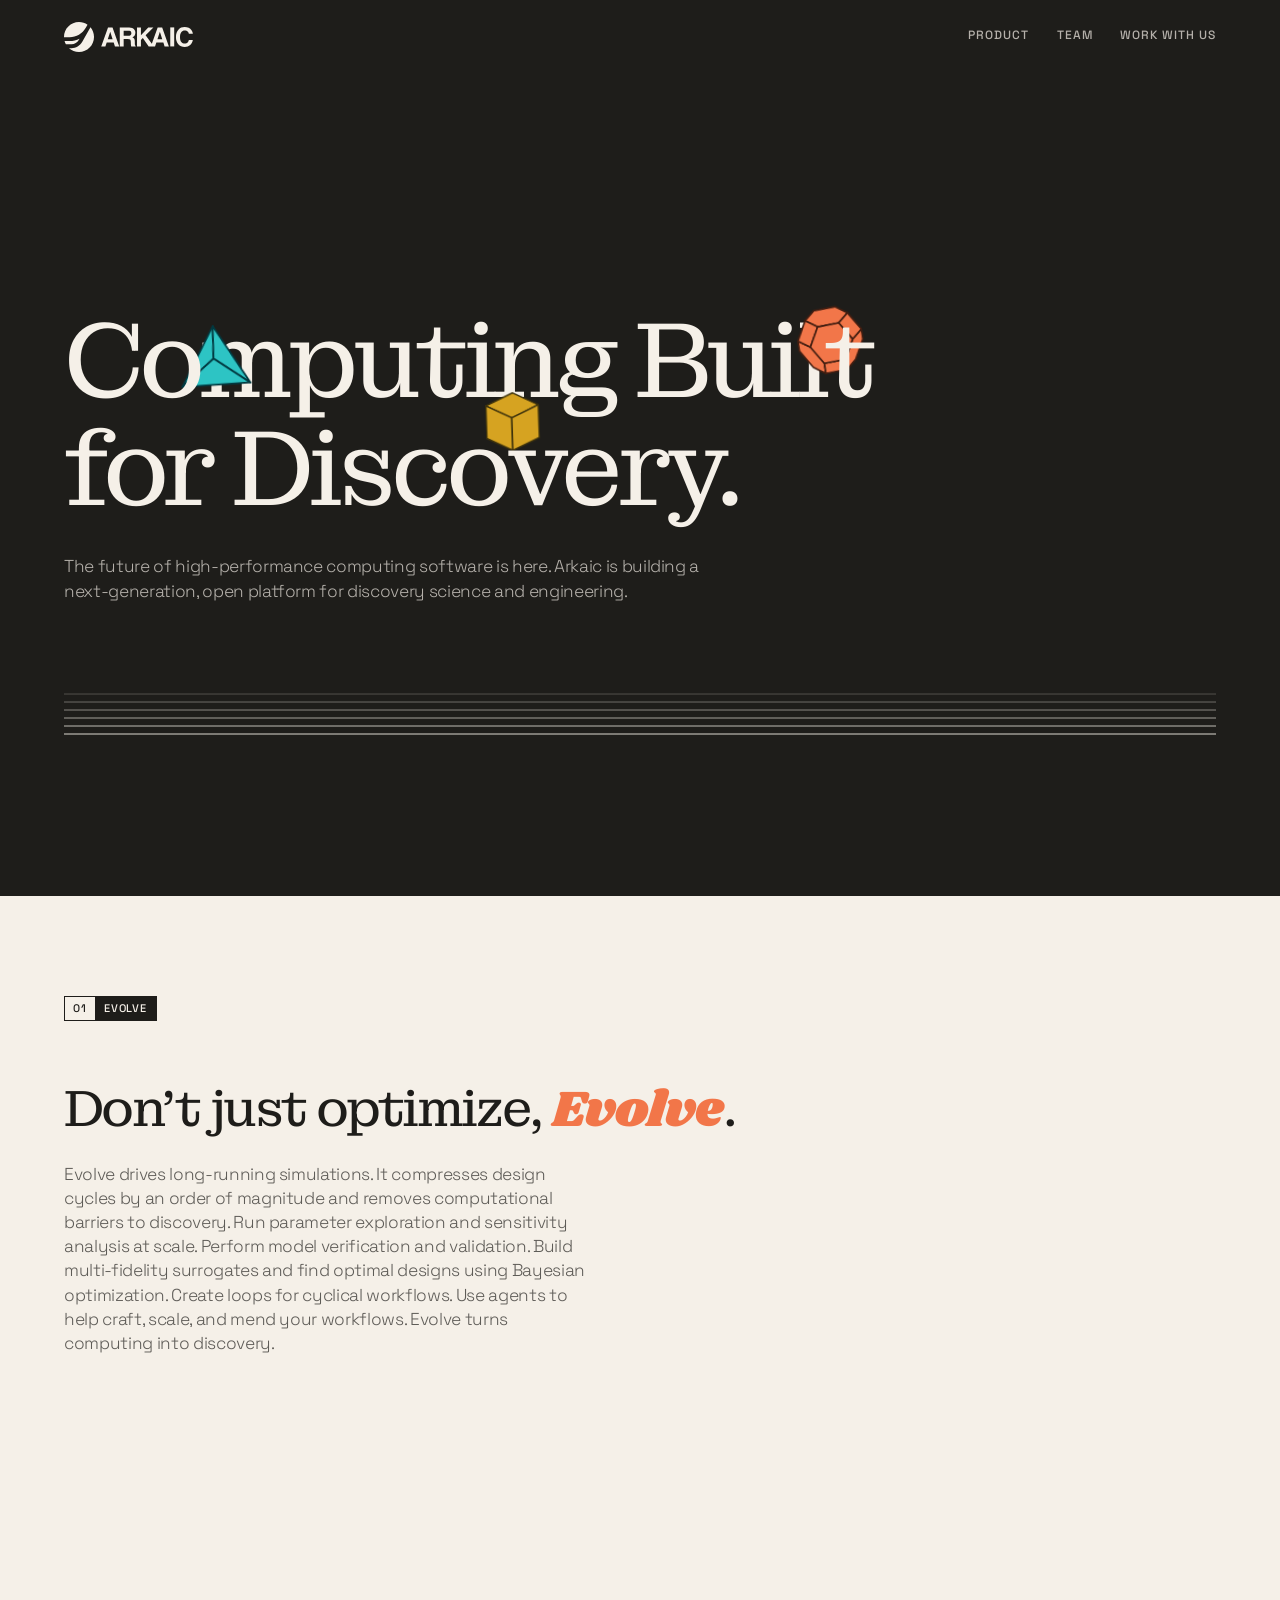
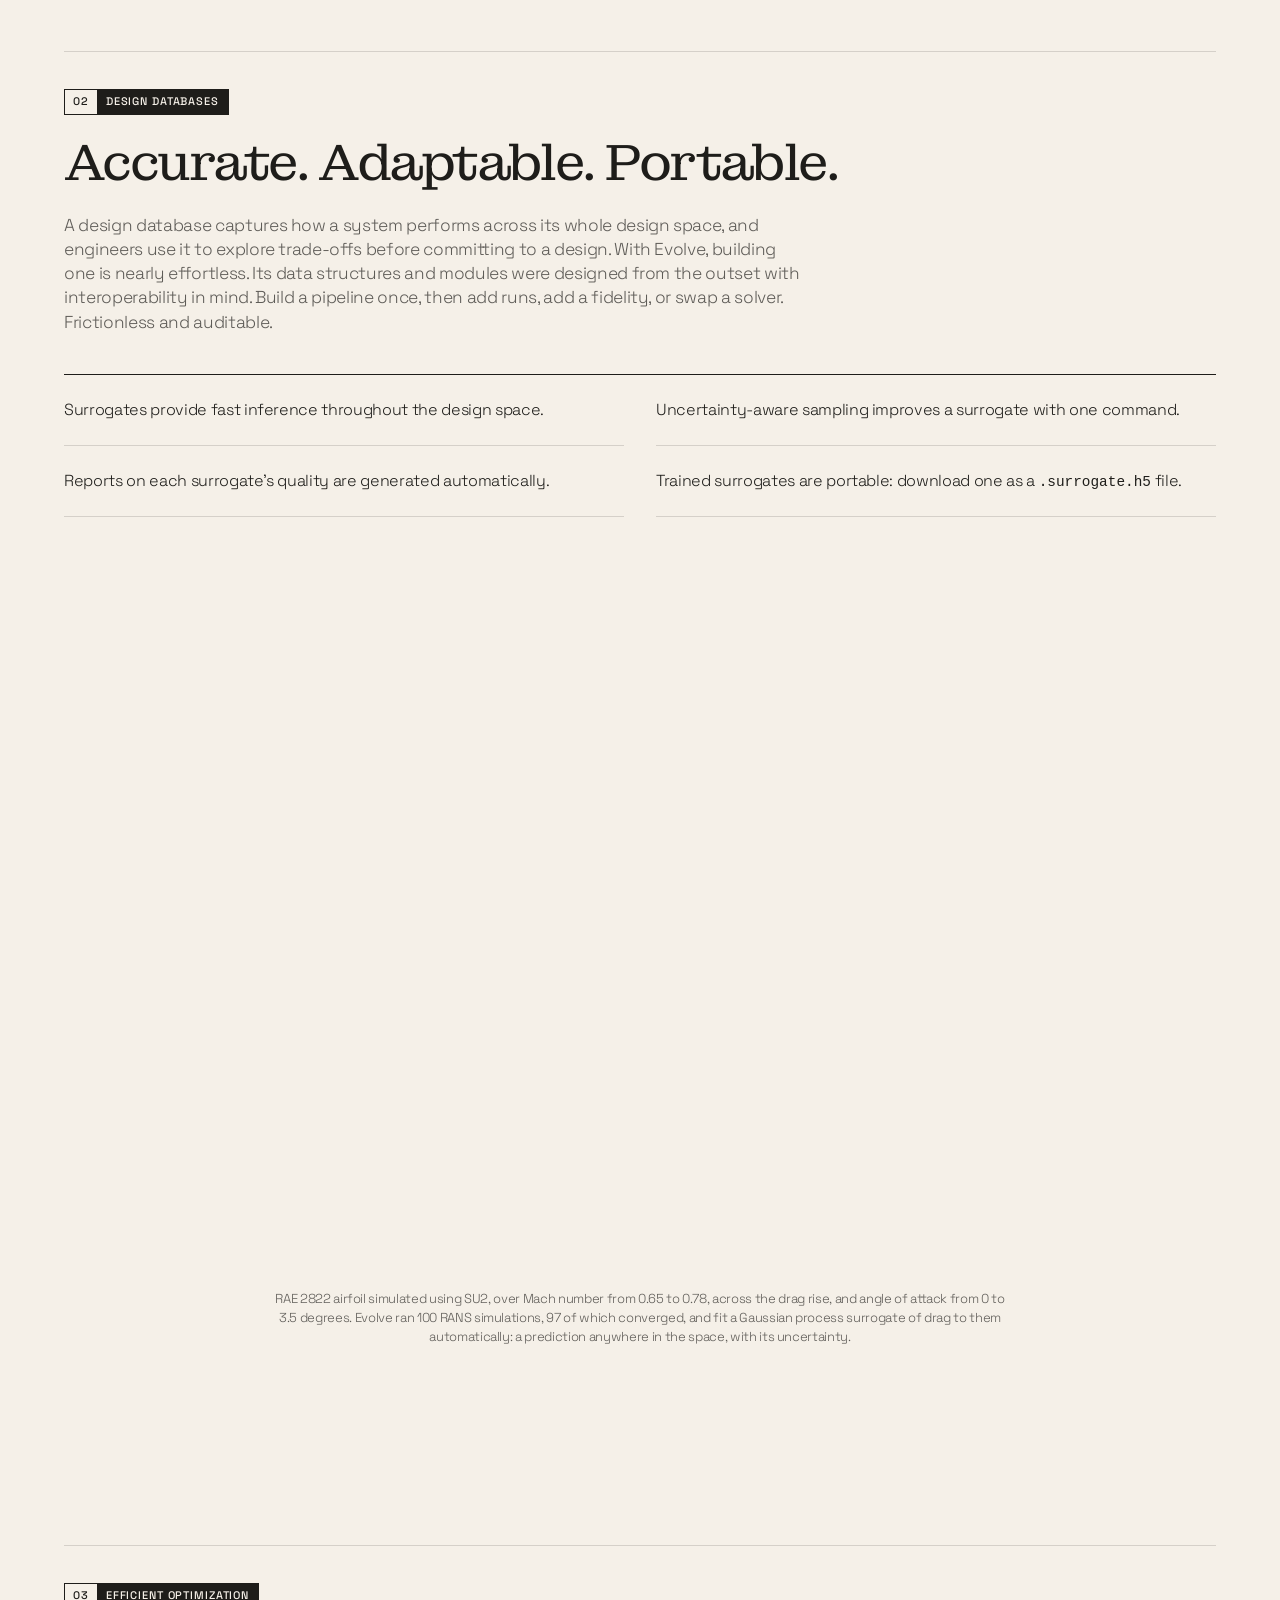
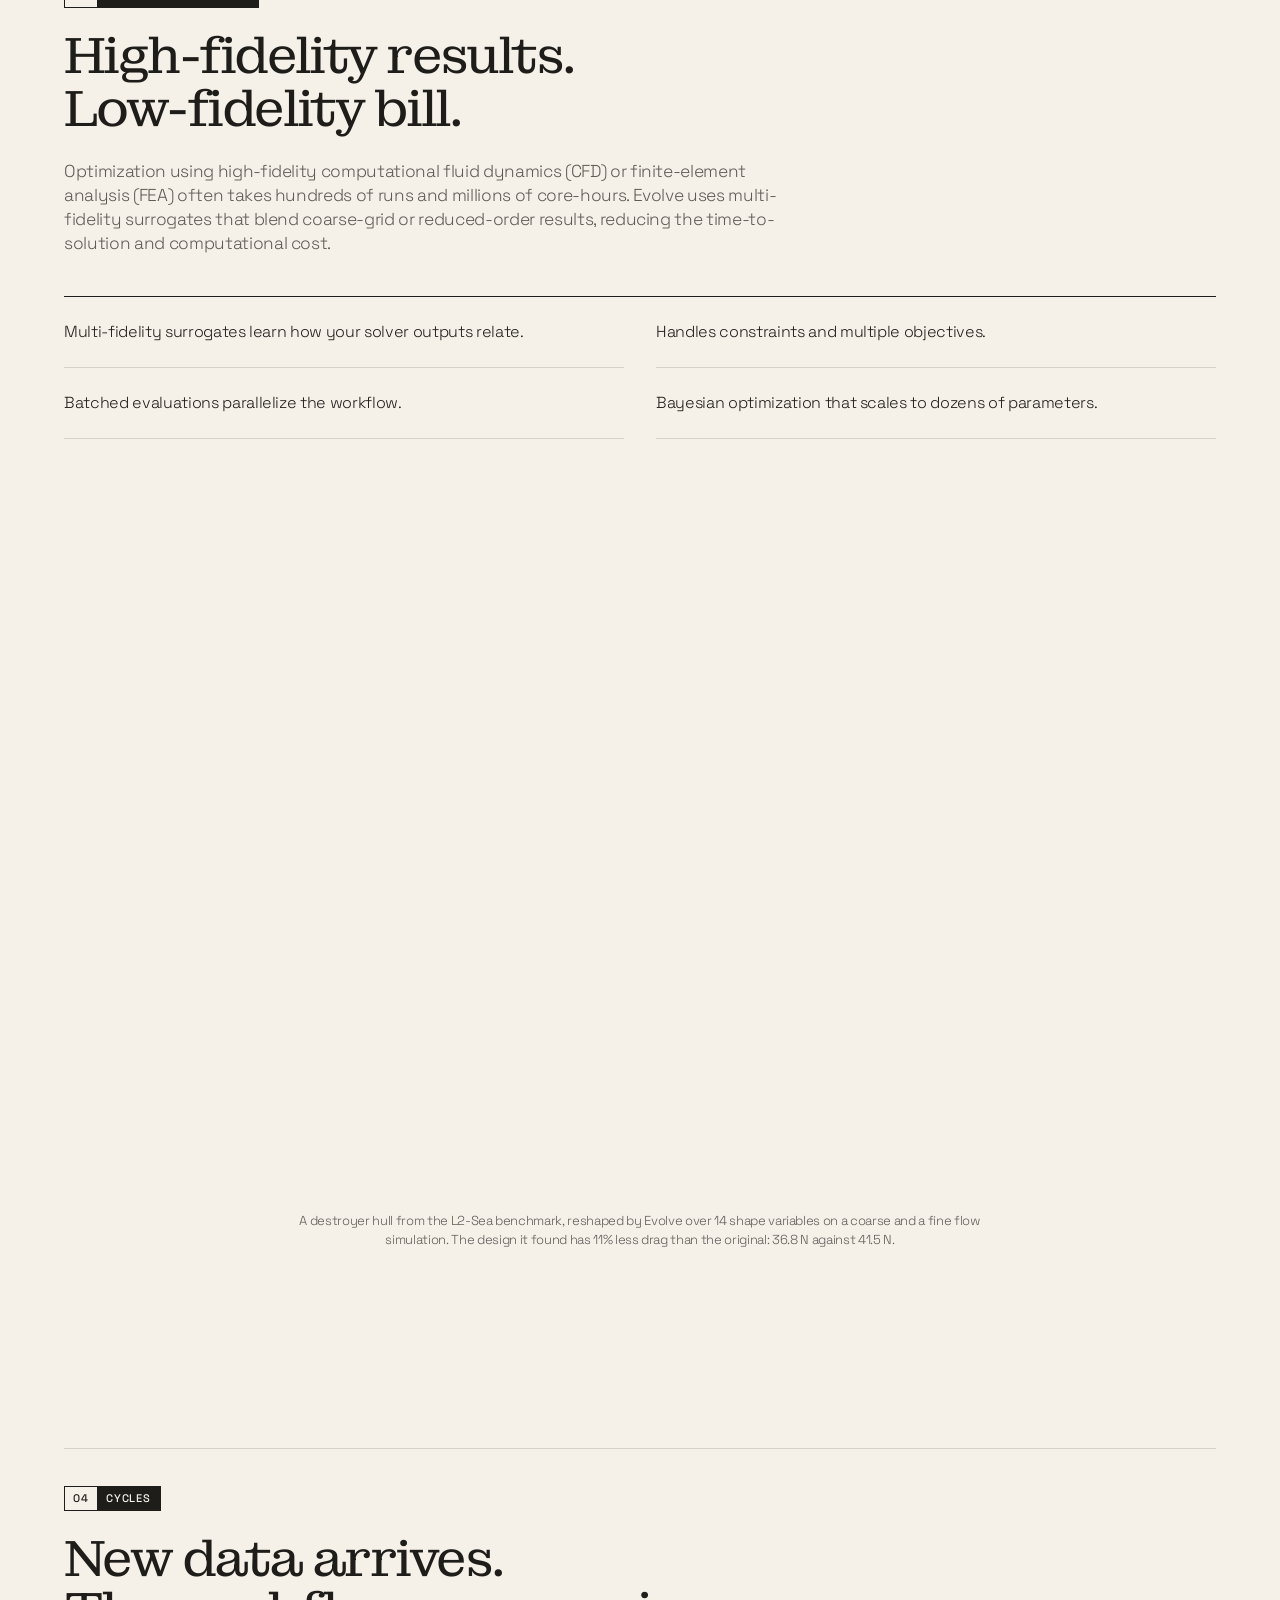
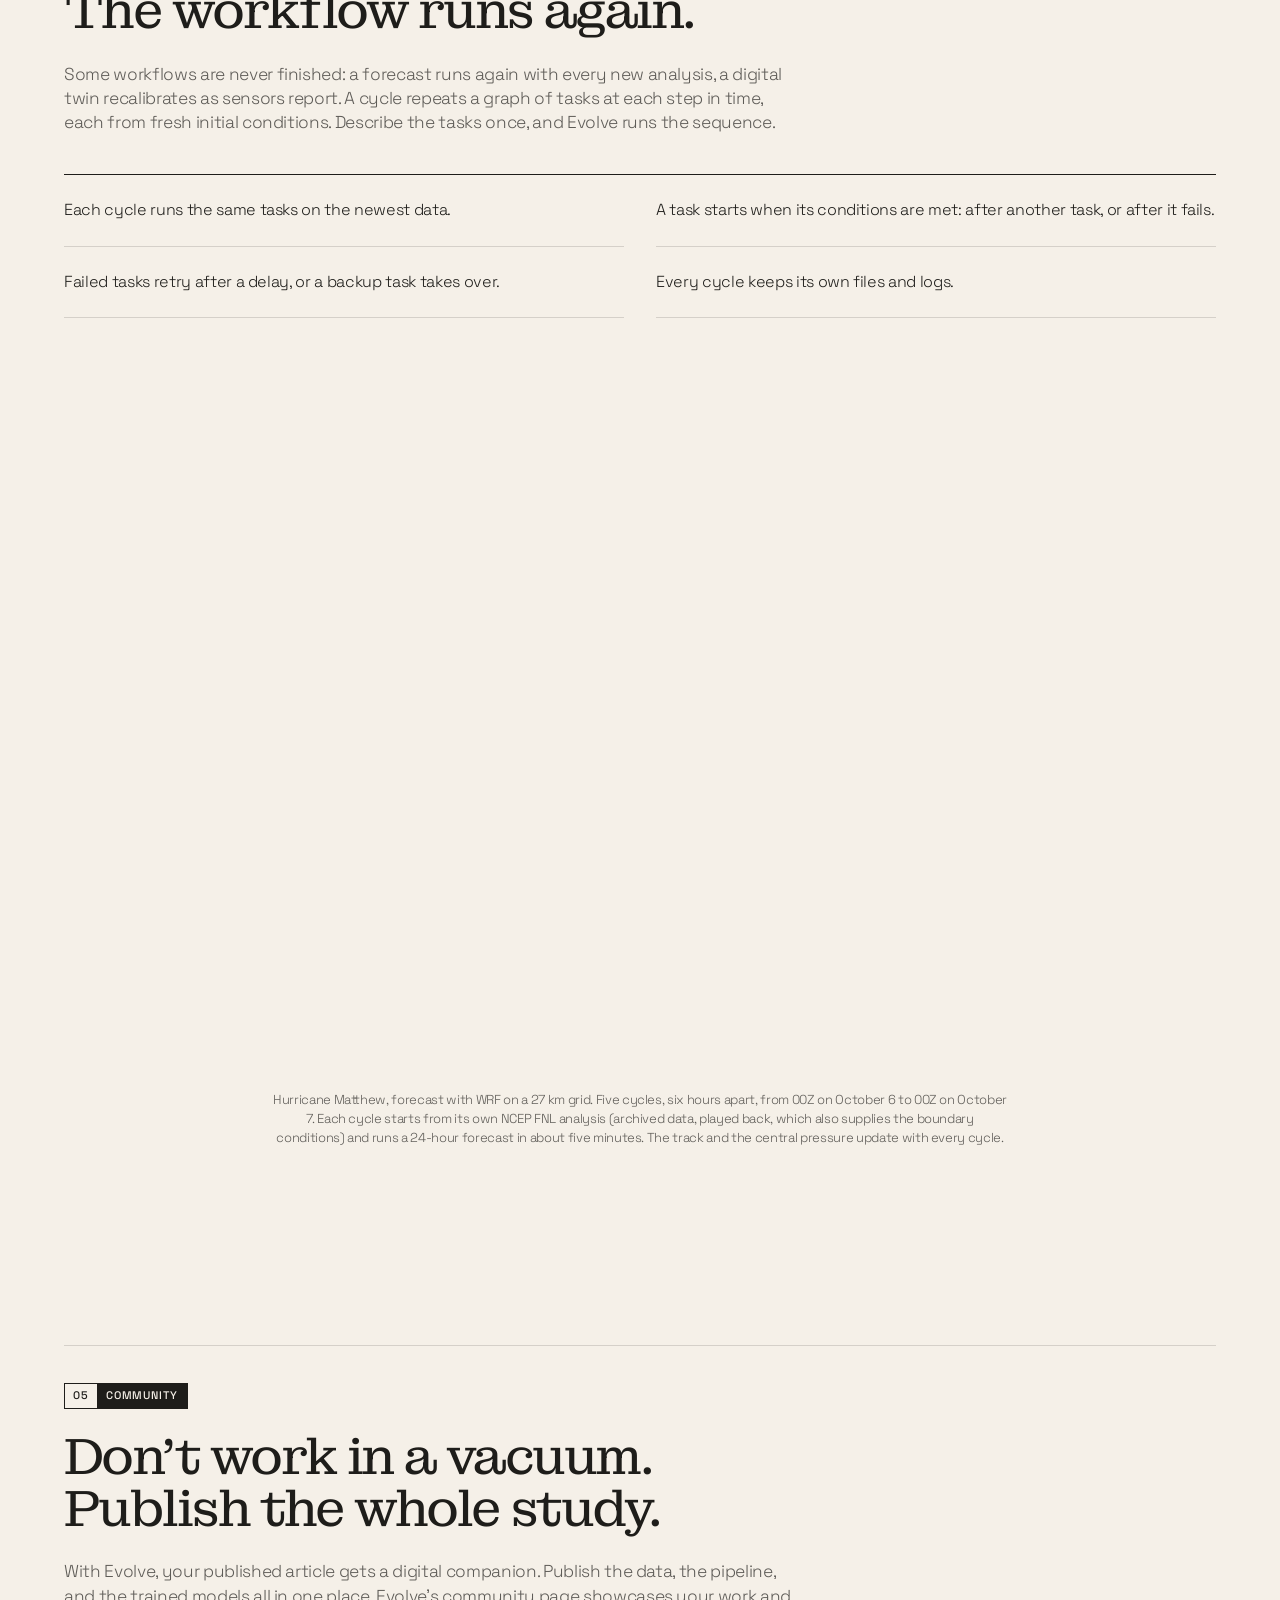
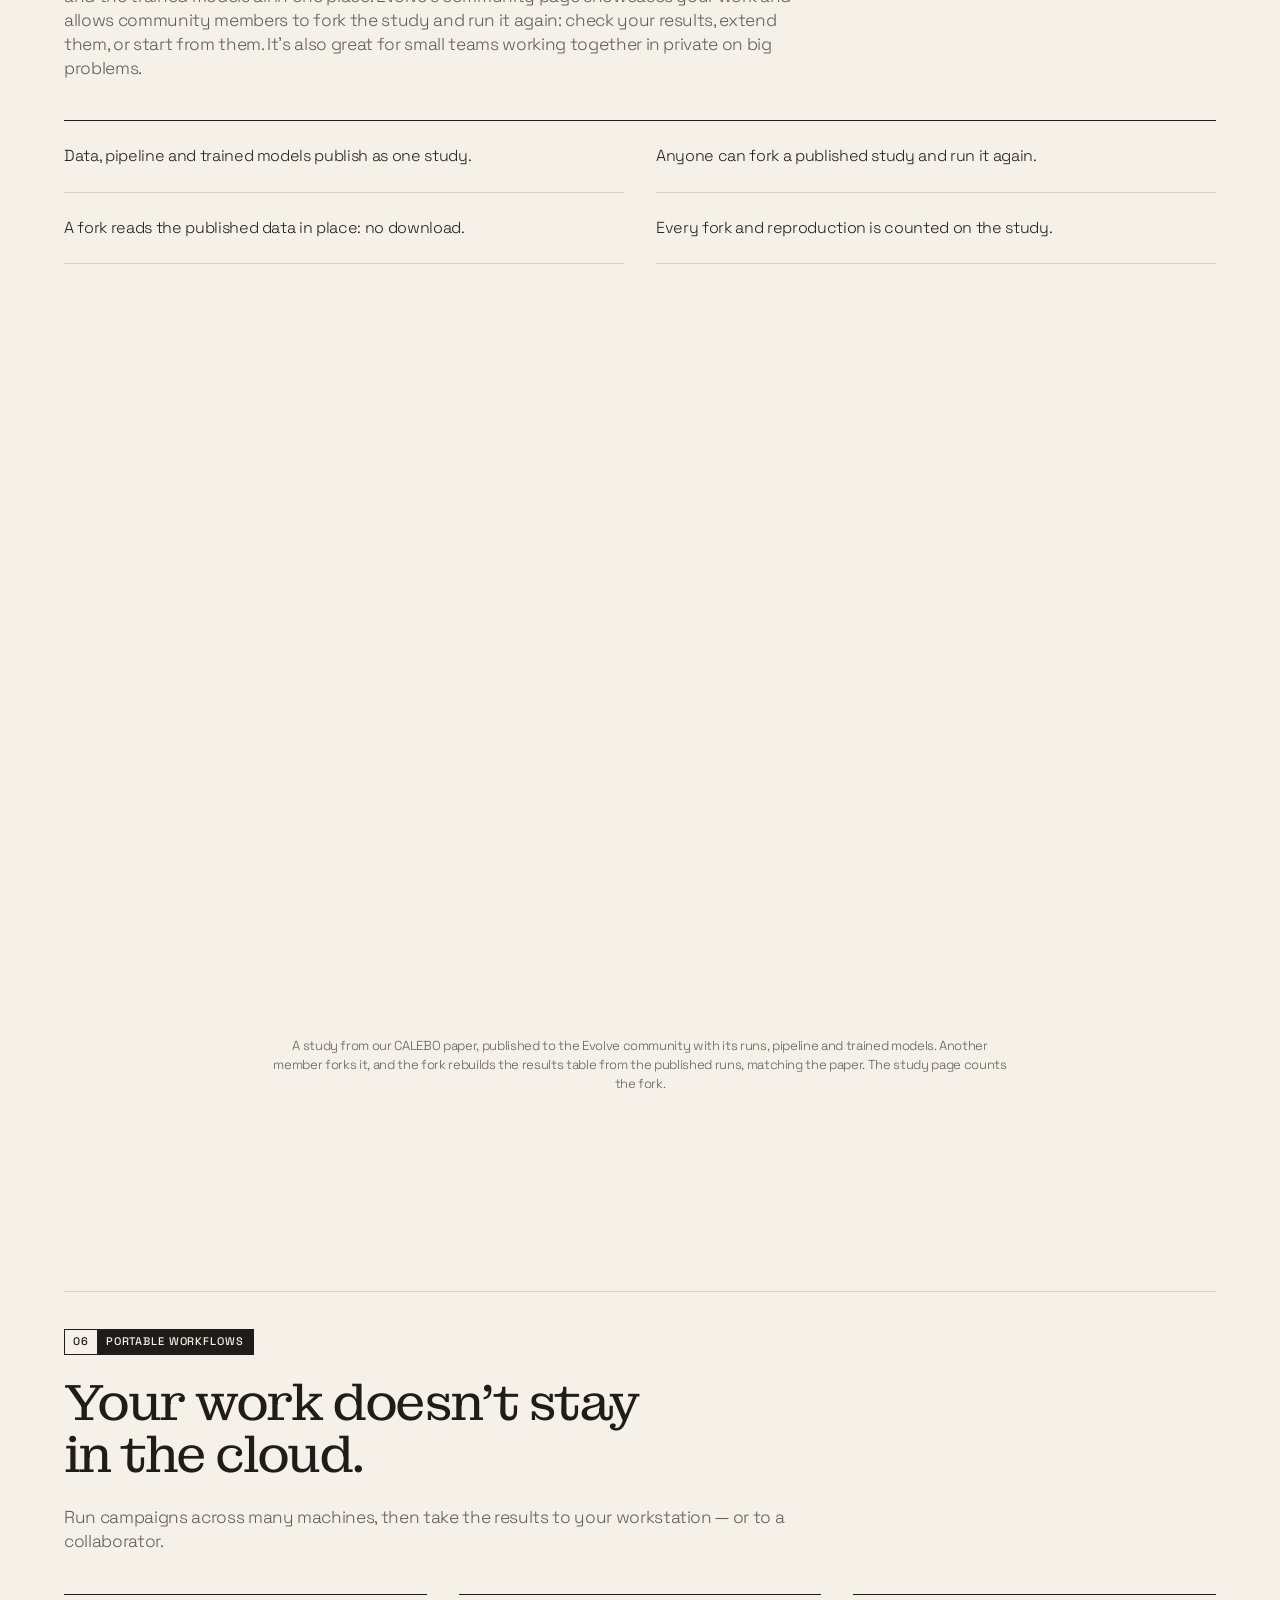
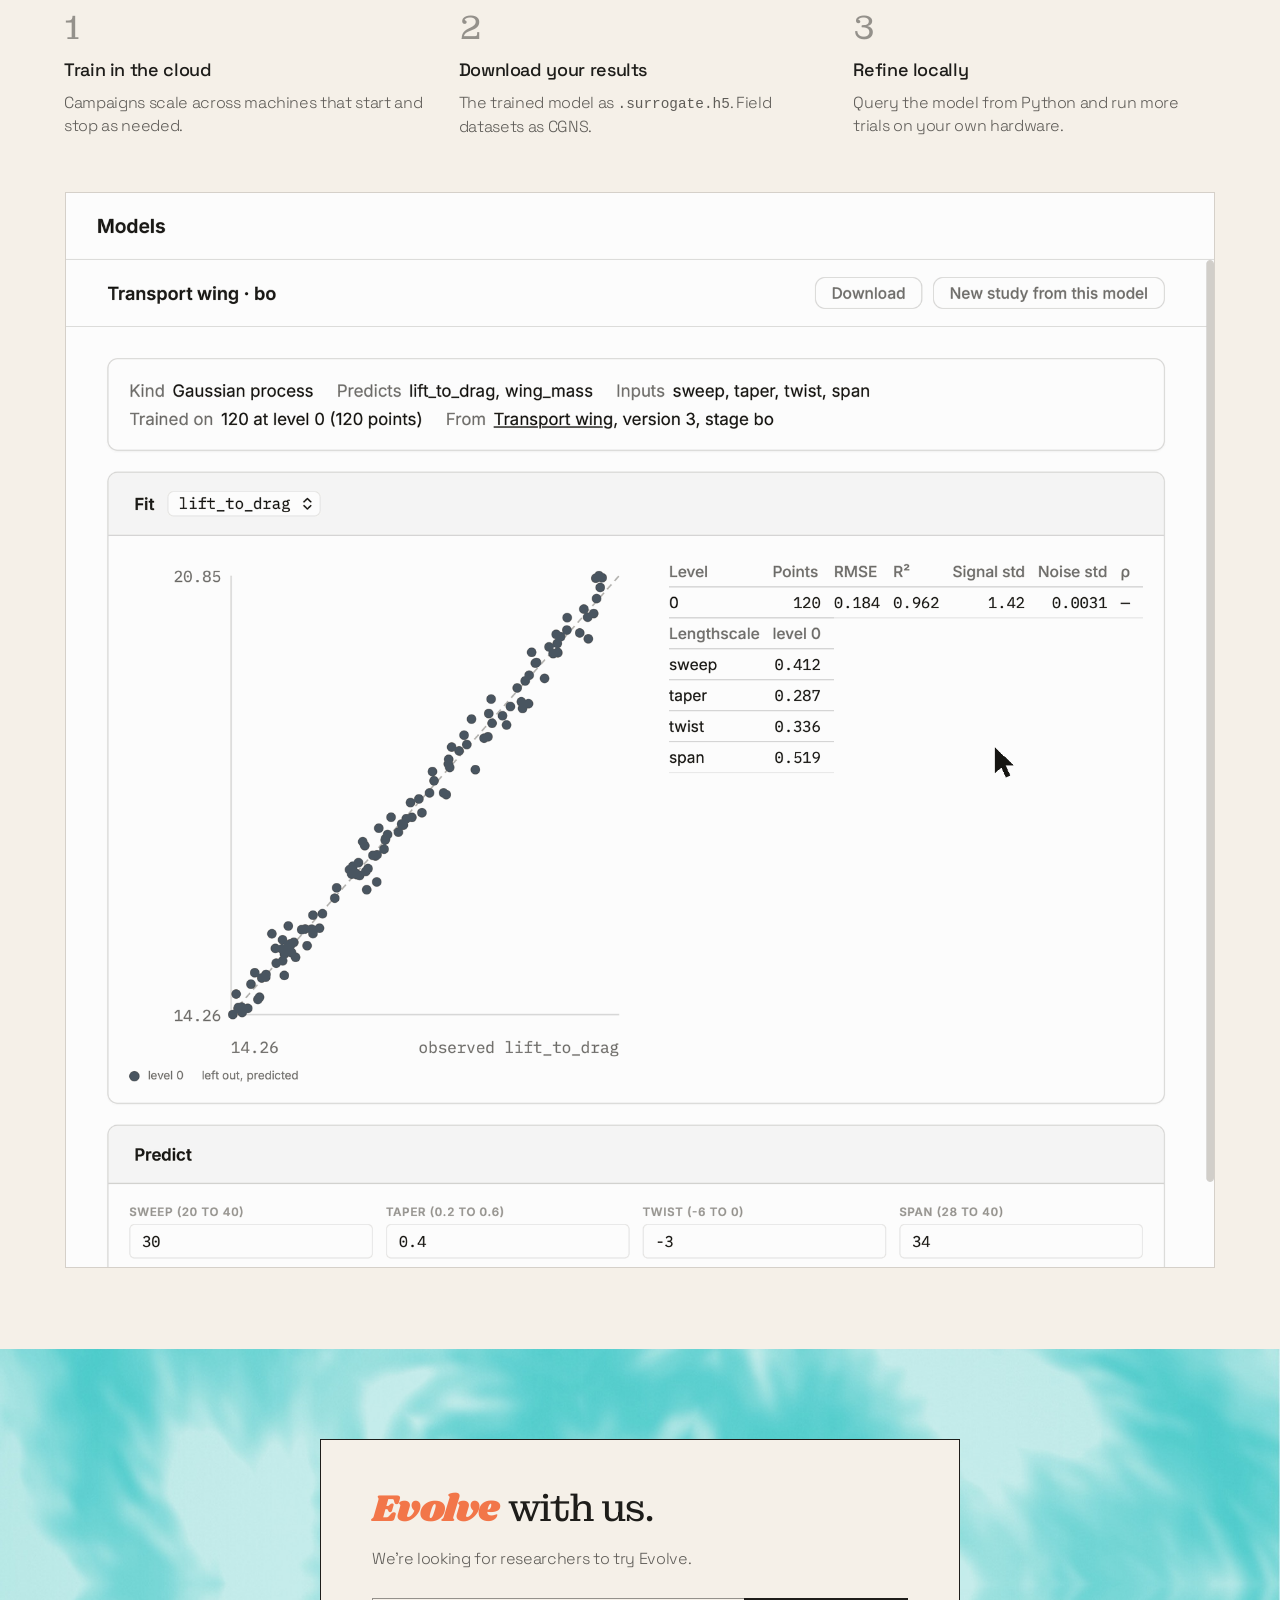
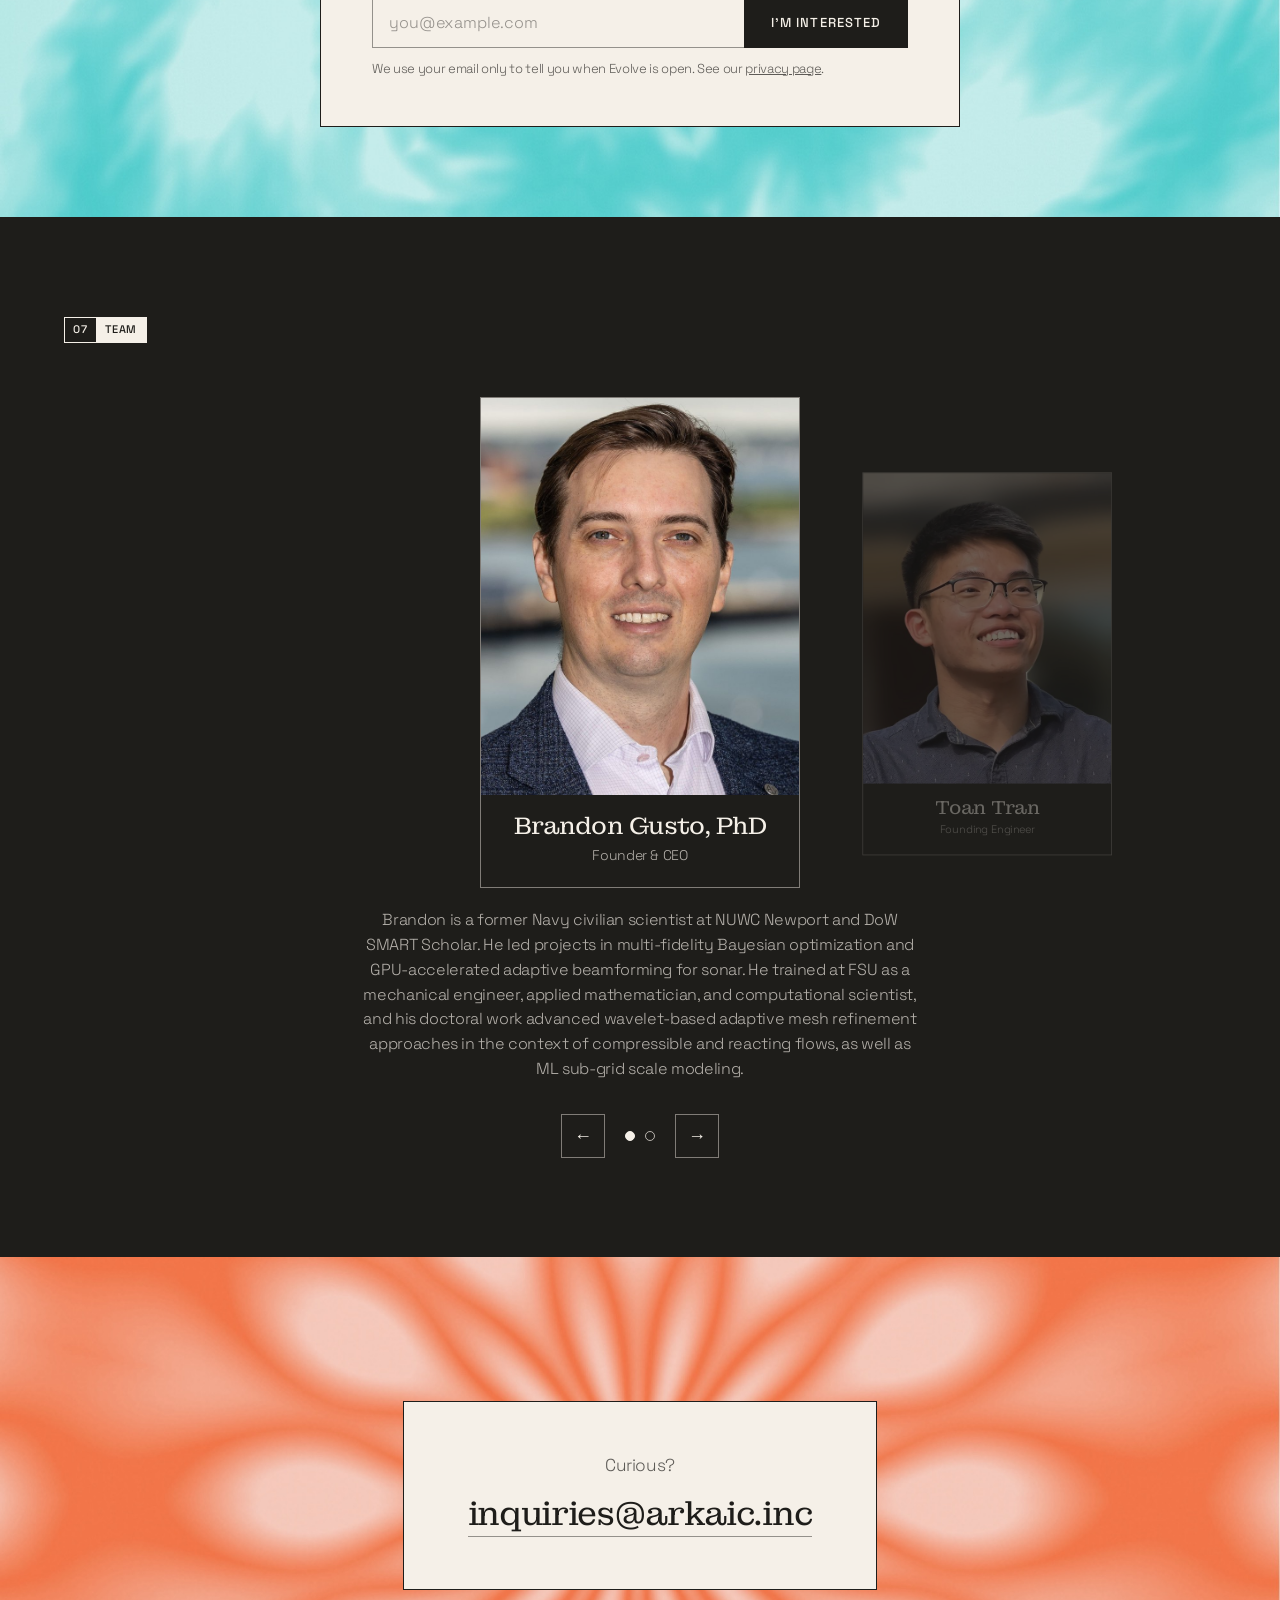
==== index.html @ 28cd1b36 "Team as a carousel of name cards, with photos; hide Research for now The team section shows one pers" ====
<!DOCTYPE html>
<html lang="en">
<head>
  <meta charset="utf-8">
  <meta name="viewport" content="width=device-width, initial-scale=1">
  <title>Arkaic — Simulation-driven design software</title>
  <meta name="description" content="Arkaic builds Evolve: multi-fidelity optimization, surrogate modeling, and agentic orchestration for long-running simulations.">
  <meta name="theme-color" content="#1E1D1A">
  <link rel="canonical" href="https://arkaic.inc/">
  <script type="application/ld+json">
  {
    "@context": "https://schema.org",
    "@type": "Organization",
    "name": "Arkaic",
    "url": "https://arkaic.inc/",
    "logo": "https://arkaic.inc/assets/logo-icon-graphite.svg",
    "description": "Arkaic builds Evolve, simulation-driven design software: multi-fidelity optimization and surrogate modeling for long-running simulations."
  }
  </script>

  <!-- icons -->
  <link rel="icon" href="/favicon.ico" sizes="32x32">
  <link rel="icon" type="image/svg+xml" href="assets/favicon.svg">
  <link rel="apple-touch-icon" href="assets/apple-touch-icon.png">

  <!-- link previews -->
  <meta property="og:type" content="website">
  <meta property="og:site_name" content="Arkaic">
  <meta property="og:title" content="Arkaic — Simulation-driven design software">
  <meta property="og:description" content="Evolve: large-scale multi-fidelity optimization and surrogate modeling for long-running simulations.">
  <meta property="og:url" content="https://arkaic.inc/">
  <meta property="og:image" content="https://arkaic.inc/assets/og.jpg">
  <meta name="twitter:card" content="summary_large_image">

  <link rel="stylesheet" href="styles.css?v=77">
</head>
<body>
  <a class="skip" href="#main">Skip to content</a>

  <header class="topbar">
    <a class="brand" href="/" aria-label="Arkaic home">
      <img src="assets/logo-horizontal-paper.svg" alt="Arkaic" width="146" height="34">
    </a>
    <button class="nav-toggle" type="button" aria-expanded="false" aria-controls="topnav">Menu</button>
    <nav class="topnav" id="topnav" aria-label="Site">
      <a href="/#product">Product</a>
      <!-- <a href="/#research">Research</a> -->
      <a href="/#team">Team</a>
      <!-- <a href="/plans/">Plans</a> -->
      <a href="/work/">Work with us</a>
    </nav>
  </header>

  <main id="main">

    <!-- ============================================================ -->
    <!-- Hero                                                          -->
    <!-- ============================================================ -->
    <section class="hero" aria-labelledby="hero-title">
      <div class="hero-inner">
        <!-- Each prism lives in an .anchor around its letter, so it follows
             that letter wherever the headline wraps. Line breaks fall only
             inside tags: whitespace between letters would show. -->
        <h1 id="hero-title" class="display">
          <span class="line">C<span class="anchor"><span class="lt-front">o</span><img
              class="prism prism-back prism-tetra" data-rx="6" data-ry="25"
              src="assets/prism-tetrahedron-cyan.svg" alt="" aria-hidden="true"
              width="293" height="255"></span>mputing Bui<span class="anchor">l<img
              class="prism prism-octa" data-rx="8" data-ry="22"
              src="assets/prism-octahedron-coral.svg" alt="" aria-hidden="true"
              width="293" height="293"></span><span class="lt-front">t</span></span>
          <span class="line">for Dis<span class="lt-front">c</span><span class="anchor">o<img
              class="prism prism-cube" data-rx="5" data-ry="22"
              src="assets/prism-hexahedron-gold.svg" alt="" aria-hidden="true"
              width="268" height="293"></span><span class="lt-front">v</span>ery.</span>
        </h1>
        <p class="lede">
          The future of high-performance computing software is here.  Arkaic is
          building a next-generation, open platform for discovery science and
          engineering.
        </p>
      </div>
      <div class="strokes-band" aria-hidden="true"></div>
    </section>

    <!-- ============================================================ -->
    <!-- 01 · Evolve: what it is, and how it runs a study              -->
    <!-- ============================================================ -->
    <section class="section paper lead" id="product" aria-labelledby="product-title">
      <div>
        <p class="tag"><span class="tag-num">01</span><span class="tag-label">Evolve</span></p>
      </div>

      <div class="lead-row">
        <div class="product-intro">
          <h2 id="product-title" class="h2">Don&rsquo;t just optimize, <em class="evolve">Evolve</em>.</h2>
          <p class="body-lg">
            Evolve drives long-running simulations.  It compresses design
            cycles by an order of magnitude and removes computational barriers
            to discovery.  Run parameter exploration and sensitivity analysis at
            scale.  Perform model verification and validation.  Build
            multi-fidelity surrogates and find optimal designs using
            Bayesian optimization.  Create loops for cyclical workflows.  Use
            agents to help craft, scale, and mend your workflows.  Evolve turns computing into discovery.
          </p>
        </div>

        <!-- the drawings on rotation, drawn live (trace-loop.js): a rocket engine, a 3D integrated circuit, a transport wing, a NIF fusion shot, a ship propeller, then an FPV quadcopter. The old label and caption described the
             three-pattern animation, so they are gone: add yours here if wanted. -->
        <figure class="study">
          <div class="study-frame trace-frame">
            <canvas class="trace-canvas" role="img"
              aria-label="Line drawings, drawn live: a rocket engine, a 3D integrated circuit, a transport wing, a laser fusion target with its beams, a ship propeller, then an FPV quadcopter"></canvas>
          </div>
        </figure>
      </div>
    </section>

    <!-- ============================================================ -->
    <!-- 02 · Design databases: the RAE 2822 airfoil                   -->
    <!-- ============================================================ -->
    <section class="section paper" id="confidence" aria-labelledby="confidence-title">
      <div>
        <p class="tag"><span class="tag-num">02</span><span class="tag-label">Design Databases</span></p>
      </div>

      <div class="pain">
        <h2 id="confidence-title" class="h2 pain-head">Accurate. Adaptable. Portable.</h2>
        <p class="body-lg">
          A design database captures how a system performs across its whole
          design space, and engineers use it to explore trade-offs before
          committing to a design. With Evolve, building one is nearly
          effortless. Its data structures and modules were designed from the
          outset with interoperability in mind. Build a pipeline once, then
          add runs, add a fidelity, or swap a solver. Frictionless and
          auditable.
        </p>
        <div class="pain-how">
          <ul class="principles" role="list">
            <li>Surrogates provide fast inference throughout the design space.</li>
            <li>Uncertainty-aware sampling improves a surrogate with one command.</li>
            <li>Reports on each surrogate&rsquo;s quality are generated automatically.</li>
            <li>Trained surrogates are portable: download one as a <code>.surrogate.h5</code> file.</li>
          </ul>
        </div>
      </div>

      <!-- the RAE 2822 aero database: 02-design-database/aerodb.html in evolve-clips -->
      <figure class="result">
        <video
          class="demo"
          src="assets/aerodb.mp4"
          autoplay muted loop playsinline preload="metadata"
          aria-label="A Gaussian process surrogate of the RAE 2822 airfoil's drag, built automatically from 100 RANS simulations"></video>
        <figcaption class="compare-note">
          RAE 2822 airfoil simulated using SU2, over Mach number from 0.65 to
          0.78, across the drag rise, and angle of attack from 0 to 3.5
          degrees. Evolve ran 100 RANS simulations, 97 of which converged, and
          fit a Gaussian process surrogate of drag to them automatically: a
          prediction anywhere in the space, with its uncertainty.
        </figcaption>
      </figure>
    </section>

    <!-- ============================================================ -->
    <!-- 03 · Efficient Optimization: the L2-Sea hull                  -->
    <!-- ============================================================ -->
    <section class="section paper" id="cost" aria-labelledby="cost-title">
      <div>
        <p class="tag"><span class="tag-num">03</span><span class="tag-label">Efficient Optimization</span></p>
      </div>

      <div class="pain">
        <h2 id="cost-title" class="h2 pain-head">
          <span class="line">High-fidelity results.</span>
          <span class="line">Low-fidelity bill.</span>
        </h2>
        <p class="body-lg">
          Optimization using high-fidelity computational fluid dynamics (CFD)
          or finite-element analysis (FEA) often takes hundreds of runs and
          millions of core-hours. Evolve uses multi-fidelity surrogates that
          blend coarse-grid or reduced-order results, reducing the
          time-to-solution and computational cost.
        </p>
        <div class="pain-how">
          <ul class="principles" role="list">
            <li>Multi-fidelity surrogates learn how your solver outputs relate.</li>
            <li>Handles constraints and multiple objectives.</li>
            <li>Batched evaluations parallelize the workflow.</li>
            <li>Bayesian optimization that scales to dozens of parameters.</li>
          </ul>
        </div>
      </div>

      <!-- L2-Sea hull, multi-fidelity BO on the Evolve platform: 03-optimization/multifidelity.html in evolve-clips -->
      <figure class="result">
        <video
          class="demo"
          src="assets/multifidelity.mp4"
          autoplay muted loop playsinline preload="metadata"
          aria-label="Multi-fidelity optimization of a destroyer hull: drag falling with cost as coarse and fine flow simulations run, then the waves and hull shape of the best design"></video>
        <figcaption class="compare-note">
          A destroyer hull from the L2-Sea benchmark, reshaped by Evolve over
          14 shape variables on a coarse and a fine flow simulation. The
          design it found has 11% less drag than the original: 36.8 N against
          41.5 N.
        </figcaption>
      </figure>
    </section>

    <!-- ============================================================ -->
    <!-- 04 · Cycles: Hurricane Matthew, forecast every 6 hours        -->
    <!-- ============================================================ -->
    <section class="section paper" id="cycles" aria-labelledby="cycles-title">
      <div>
        <p class="tag"><span class="tag-num">04</span><span class="tag-label">Cycles</span></p>
      </div>

      <div class="pain">
        <h2 id="cycles-title" class="h2 pain-head">
          <span class="line">New data arrives.</span>
          <span class="line">The workflow runs again.</span>
        </h2>
        <p class="body-lg">
          Some workflows are never finished: a forecast runs again with every
          new analysis, a digital twin recalibrates as sensors report. A
          cycle repeats a graph of tasks at each step in time, each from fresh
          initial conditions. Describe the tasks once, and Evolve runs the
          sequence.
        </p>
        <div class="pain-how">
          <ul class="principles" role="list">
            <li>Each cycle runs the same tasks on the newest data.</li>
            <li>A task starts when its conditions are met: after another task, or after it fails.</li>
            <li>Failed tasks retry after a delay, or a backup task takes over.</li>
            <li>Every cycle keeps its own files and logs.</li>
          </ul>
        </div>
      </div>

      <!-- Hurricane Matthew, five WRF cycles: 04-cycles/cycling.html in evolve-clips -->
      <figure class="result">
        <video
          class="demo"
          src="assets/cycling.mp4"
          autoplay muted loop playsinline preload="metadata"
          aria-label="Hurricane Matthew forecast every six hours: five cycles, each a new 24-hour forecast from its own weather analysis, with the storm track and central pressure updating"></video>
        <figcaption class="compare-note">
          Hurricane Matthew, forecast with WRF on a 27 km grid. Five cycles,
          six hours apart, from 00Z on October 6 to 00Z on October 7. Each
          cycle starts from its own NCEP FNL analysis (archived data, played
          back, which also supplies the boundary conditions) and runs a
          24-hour forecast in about five minutes. The
          track and the central pressure update with every cycle.
        </figcaption>
      </figure>
    </section>

    <!-- ============================================================ -->
    <!-- 05 · Community: publish a study, fork it, reproduce it        -->
    <!-- ============================================================ -->
    <section class="section paper" id="community" aria-labelledby="community-title">
      <div>
        <p class="tag"><span class="tag-num">05</span><span class="tag-label">Community</span></p>
      </div>

      <div class="pain">
        <h2 id="community-title" class="h2 pain-head">
          <span class="line">Don&rsquo;t work in a vacuum.</span>
          <span class="line">Publish the whole study.</span>
        </h2>
        <p class="body-lg">
          With Evolve, your published article gets a digital companion.
          Publish the data, the pipeline, and the trained models all in one
          place.  Evolve's community page showcases your work and allows
          community members to fork the study and run it again: check your
          results, extend them, or start from them.  It's also great for small
          teams working together in private on big problems.
        </p>
        <div class="pain-how">
          <ul class="principles" role="list">
            <li>Data, pipeline and trained models publish as one study.</li>
            <li>Anyone can fork a published study and run it again.</li>
            <li>A fork reads the published data in place: no download.</li>
            <li>Every fork and reproduction is counted on the study.</li>
          </ul>
        </div>
      </div>

      <!-- the CALEBO L2-Sea benchmark, published and reproduced: 05-community/community.html in evolve-clips -->
      <figure class="result">
        <video
          class="demo"
          src="assets/community.mp4"
          autoplay muted loop playsinline preload="metadata"
          aria-label="The CALEBO benchmark study published to the Evolve community, then forked: its results are rebuilt from the published runs and match the paper"></video>
        <figcaption class="compare-note">
          A study from our CALEBO paper, published to the Evolve community
          with its runs, pipeline and trained models. Another member forks
          it, and the fork rebuilds the results table from the published
          runs, matching the paper. The study page counts the fork.
        </figcaption>
      </figure>
    </section>

    <!-- ============================================================ -->
    <!-- 06 · Portable Workflows, and the interest form                -->
    <!-- ============================================================ -->
    <section class="section paper" id="evolve" aria-labelledby="evolve-title">
      <div>
        <p class="tag"><span class="tag-num">06</span><span class="tag-label">Portable Workflows</span></p>
      </div>

      <div class="pipeline first">
        <h2 id="evolve-title" class="h2">Your work doesn&rsquo;t stay in the cloud.</h2>
        <p class="body-lg">
          Run campaigns across many machines, then take the results to your
          workstation &mdash; or to a collaborator.
        </p>
        <ol class="steps" role="list">
          <li>
            <span class="step-num">1</span>
            <h4>Train in the cloud</h4>
            <p>Campaigns scale across machines that start and stop as needed.</p>
          </li>
          <li>
            <span class="step-num">2</span>
            <h4>Download your results</h4>
            <p>
              The trained model as <code>.surrogate.h5</code>. Field datasets
              as CGNS.
            </p>
          </li>
          <li>
            <span class="step-num">3</span>
            <h4>Refine locally</h4>
            <p>
              Query the model from Python and run more trials on your own
              hardware.
            </p>
          </li>
        </ol>
      </div>

      <!-- the still for this section: a loop of Evolve's model page (built from the UI's own stylesheet
           and markup, with example data: a transport wing model), the trained model downloaded, then the
           CLI inspecting the file. Made by scripts in the session scratchpad, not screen-shared. -->
      <figure class="study ui-loop">
        <picture>
          <source media="(max-width: 820px)" srcset="assets/loop-download-inspect-phone.gif?v=3" width="890" height="833">
          <img src="assets/loop-download-inspect.gif?v=3" alt="Evolve's model page for a transport wing model, its Download button clicked, then a terminal running evolve inspect on the downloaded wing.surrogate.h5 file and listing its inputs, outputs, surrogates and provenance" width="1150" height="833" loading="lazy">
        </picture>
      </figure>

      <!-- the interest form: an Eigenmode field (cyan) behind a Paper card.
           It posts to Formspree; main.js sends it in place. -->
      <div class="waitlist-band" id="waitlist">
        <div class="waitlist-card">
          <h3 class="cta-title"><em class="evolve">Evolve</em> with us.</h3>
          <p class="cta-text">We&rsquo;re looking for researchers to try Evolve.</p>
          <form class="waitlist" action="https://formspree.io/f/xnpnykan" method="POST">
            <label class="visually-hidden" for="waitlist-email">Email address</label>
            <input
              id="waitlist-email" type="email" name="email"
              placeholder="you@example.com" autocomplete="email" required>
            <!-- a honeypot for bots: keep it hidden -->
            <input
              type="text" name="_gotcha" tabindex="-1" autocomplete="off"
              class="visually-hidden" aria-hidden="true">
            <button class="button button-graphite" type="submit">I&rsquo;m interested</button>
            <p class="consent">
              We use your email only to tell you when Evolve is open. See our
              <a href="/privacy/">privacy page</a>.
            </p>
            <p class="waitlist-msg" role="status" aria-live="polite"></p>
          </form>
        </div>
      </div>
    </section>

    <!-- 07 · Research: hidden until there is material for it; uncomment
         this section, its link in each page's menu, and set Team back to 08.
    <section class="section graphite" id="research" aria-labelledby="research-title">
      <div>
        <p class="tag paper-tag"><span class="tag-num">07</span><span class="tag-label">Research</span></p>
      </div>

      <div class="product-intro">
        <h2 id="research-title" class="h2">Optimizers that remember.</h2>
        <p class="body-lg">
          Arkaic is developing cognitive Bayesian optimization &mdash; priors
          built from past campaigns and applied to new ones in the same domain.
          For a family of airfoils, each new campaign starts from priors built
          on previous campaigns. Fewer high-fidelity runs on every new design.
        </p>
      </div>
    </section>
    -->

    <!-- ============================================================ -->
    <!-- 07 · Team                                                     -->
    <!-- ============================================================ -->
    <section class="section graphite" id="team" aria-labelledby="team-title">
      <div>
        <p class="tag paper-tag"><span class="tag-num">07</span><span class="tag-label">Team</span></p>
        <h2 id="team-title" class="visually-hidden">Team</h2>

        <div class="team-carousel" aria-roledescription="carousel" aria-label="Team">
          <ul class="team" role="list">
          <li class="person" id="person-0">
            <div class="person-card">
              <img class="person-photo" src="assets/team/brandon-gusto.jpg" alt="Brandon Gusto" width="600" height="750" loading="lazy">
              <h3 class="person-name">Brandon Gusto, PhD</h3>
              <p class="person-role">Founder &amp; CEO</p>
            </div>
            <p class="person-bio">
              Brandon is a former Navy civilian scientist at NUWC Newport and
                DoW SMART Scholar. He led projects in multi-fidelity Bayesian
                optimization and GPU-accelerated adaptive beamforming for sonar.
                He trained at FSU as a mechanical engineer, applied
                mathematician, and computational scientist, and his doctoral
                work advanced wavelet-based adaptive mesh refinement approaches
                in the context of compressible and reacting flows, as well as ML
                sub-grid scale modeling.
            </p>
          </li>
          <li class="person" id="person-1">
            <div class="person-card">
              <img class="person-photo" src="assets/team/headshot-toan-tran.jpg" alt="Toan Tran" width="600" height="750" loading="lazy">
              <h3 class="person-name">Toan Tran</h3>
              <p class="person-role">Founding Engineer</p>
            </div>
            <p class="person-bio">
              Toan is a research software engineer building scientific tools
                from statistical packages to full-stack data systems. At FSU, he
                analyzed large-scale in-vivo neural recordings and built a
                computer-vision labeling pipeline to extract neural clusters of
                motor activity in mice. At the University of Michigan, he
                collaborated with Stan developers on a Bayesian data analysis
                package, streamlining MRP workflows with visual analytics and a
                domain-specific model compiler.
            </p>
          </li>
          </ul>
          <div class="team-controls" hidden>
            <button class="team-arrow" type="button" data-step="-1" aria-label="Previous person">&larr;</button>
            <span class="team-dots"></span>
            <button class="team-arrow" type="button" data-step="1" aria-label="Next person">&rarr;</button>
          </div>
        </div>
      </div>
    </section>

    <!-- ============================================================ -->
    <!-- Contact: an Eigenmode field (coral) behind a Paper card       -->
    <!-- ============================================================ -->
    <section class="contact" id="closing" aria-label="Contact">
      <div class="contact-card">
        <p class="body-lg">Curious?</p>
        <a class="mail" href="mailto:inquiries@arkaic.inc">inquiries@arkaic.inc</a>
      </div>
    </section>
  </main>

  <footer class="footer">
    <img src="assets/logo-horizontal-paper.svg" alt="Arkaic" width="120" height="28">
    <p class="fine made">
      Proudly made in the USA.
      <img class="flag" src="assets/flag-usa.svg" alt="" aria-hidden="true" width="35" height="24">
    </p>
    <p class="fine">© 2026 Arkaic Inc. · <a href="/work/">Work with us</a> · <a href="/privacy/">Privacy</a></p>
  </footer>

  <script src="main.js?v=4" defer></script>
  <script src="engine3d-data.js?v=6" defer></script>
  <script src="wing-trace-data.js?v=1" defer></script>
  <script src="prop-trace-data.js?v=2" defer></script>
  <script src="nif3d-data.js?v=1" defer></script>
  <script src="drone3d-data.js?v=1" defer></script>
  <script src="ic3d-data.js?v=1" defer></script>
  <script src="trace-loop.js?v=31" defer></script>
  <script src="/nav.js?v=1" defer></script>
  <script src="team.js?v=1" defer></script>
</body>
</html>
---- styles.css ----
/* Arkaic landing — brand system v1.0.
   Foundation: Graphite and Paper. Display: Montagu Slab. Functional: Space Grotesk.
   Accents (cyan, gold, coral) enter only through the prisms.
   4-column grid, generous margins, flat and matte: no shadows, no gradients. */

/* Fonts are self-hosted (SIL Open Font License) so no visitor data goes to Google. */
@font-face {
  font-family: "Montagu Slab";
  font-style: normal;
  font-weight: 400;
  font-display: swap;
  src: url("/assets/fonts/montagu-slab-latin.woff2") format("woff2");
  unicode-range: U+0000-00FF, U+0131, U+0152-0153, U+02BB-02BC, U+02C6, U+02DA, U+02DC, U+0304, U+0308, U+0329, U+2000-206F, U+20AC, U+2122, U+2191, U+2193, U+2212, U+2215, U+FEFF, U+FFFD;
}
@font-face {
  font-family: "Montagu Slab";
  font-style: normal;
  font-weight: 400;
  font-display: swap;
  src: url("/assets/fonts/montagu-slab-latin-ext.woff2") format("woff2");
  unicode-range: U+0100-02BA, U+02BD-02C5, U+02C7-02CC, U+02CE-02D7, U+02DD-02FF, U+0304, U+0308, U+0329, U+1D00-1DBF, U+1E00-1E9F, U+1EF2-1EFF, U+2020, U+20A0-20AB, U+20AD-20C4, U+2113, U+2C60-2C7F, U+A720-A7FF;
}
@font-face {
  font-family: "Shrikhand";
  font-style: normal;
  font-weight: 400;
  font-display: swap;
  src: url("/assets/fonts/shrikhand-latin.woff2") format("woff2");
  unicode-range: U+0000-00FF, U+0131, U+0152-0153, U+02BB-02BC, U+02C6, U+02DA, U+02DC, U+0304, U+0308, U+0329, U+2000-206F, U+20AC, U+2122, U+2191, U+2193, U+2212, U+2215, U+FEFF, U+FFFD;
}
@font-face {
  font-family: "Shrikhand";
  font-style: normal;
  font-weight: 400;
  font-display: swap;
  src: url("/assets/fonts/shrikhand-latin-ext.woff2") format("woff2");
  unicode-range: U+0100-02BA, U+02BD-02C5, U+02C7-02CC, U+02CE-02D7, U+02DD-02FF, U+0304, U+0308, U+0329, U+1D00-1DBF, U+1E00-1E9F, U+1EF2-1EFF, U+2020, U+20A0-20AB, U+20AD-20C4, U+2113, U+2C60-2C7F, U+A720-A7FF;
}
@font-face {
  font-family: "Space Grotesk";
  font-style: normal;
  font-weight: 300 700;
  font-display: swap;
  src: url("/assets/fonts/space-grotesk-latin.woff2") format("woff2");
  unicode-range: U+0000-00FF, U+0131, U+0152-0153, U+02BB-02BC, U+02C6, U+02DA, U+02DC, U+0304, U+0308, U+0329, U+2000-206F, U+20AC, U+2122, U+2191, U+2193, U+2212, U+2215, U+FEFF, U+FFFD;
}
@font-face {
  font-family: "Space Grotesk";
  font-style: normal;
  font-weight: 300 700;
  font-display: swap;
  src: url("/assets/fonts/space-grotesk-latin-ext.woff2") format("woff2");
  unicode-range: U+0100-02BA, U+02BD-02C5, U+02C7-02CC, U+02CE-02D7, U+02DD-02FF, U+0304, U+0308, U+0329, U+1D00-1DBF, U+1E00-1E9F, U+1EF2-1EFF, U+2020, U+20A0-20AB, U+20AD-20C4, U+2113, U+2C60-2C7F, U+A720-A7FF;
}

:root {
  --paper: #F5F0E8;
  --graphite: #1E1D1A;
  --cyan: #2DC4C4;      --cyan-dark: #003940;   --cyan-light: #C6EDEB;
  --gold: #D6A321;      --gold-dark: #3C310B;
  --coral: #F27649;     --coral-dark: #421D10;
  --green: #8DC63F;

  --ink: var(--graphite);
  --ink-70: rgba(30, 29, 26, 0.70);
  --ink-45: rgba(30, 29, 26, 0.45);
  --ink-15: rgba(30, 29, 26, 0.15);
  --paper-70: rgba(245, 240, 232, 0.70);
  --paper-45: rgba(245, 240, 232, 0.45);
  --paper-18: rgba(245, 240, 232, 0.18);

  --font-display: "Montagu Slab", Georgia, "Times New Roman", serif;
  --font-text: "Space Grotesk", "Helvetica Neue", Arial, sans-serif;

  --gutter: clamp(24px, 5vw, 80px);
  --col-gap: clamp(20px, 2.5vw, 40px);
  --section-y: clamp(72px, 11vh, 150px);
  --max: 1440px;
  /* one measure for every section's paragraphs and every figure's
     caption: a fixed width, so text of different sizes lines up */
  --measure: 46rem;
}

*, *::before, *::after { box-sizing: border-box; }
* { margin: 0; padding: 0; }
html { scroll-behavior: smooth; background: var(--graphite); }
body {
  font-family: var(--font-text);
  font-weight: 300;
  font-size: 17px;
  line-height: 1.4;
  letter-spacing: -0.02em;
  color: var(--paper);
  background: var(--graphite);
  -webkit-font-smoothing: antialiased;
}
img, video { display: block; max-width: 100%; }
a { color: inherit; }
:focus-visible { outline: 2px solid var(--cyan); outline-offset: 3px; }
strong { font-weight: 500; }

.skip {
  position: absolute; left: var(--gutter); top: -100px;
  background: var(--paper); color: var(--graphite); padding: 10px 14px; z-index: 100;
}
.skip:focus { top: 12px; }

/* ---- type ---- */
.display {
  font-family: var(--font-display);
  font-weight: 400;
  font-size: clamp(48px, 8.4vw, 124px);
  line-height: 1.0;
  letter-spacing: -0.05em;
  color: var(--paper);
}
.h2 {
  font-family: var(--font-display);
  font-weight: 400;
  font-size: clamp(34px, 4vw, 56px);
  line-height: 1.02;
  letter-spacing: -0.05em;
  max-width: 16ch;
}
.body-lg { font-size: clamp(17px, 1.35vw, 20px); line-height: 1.4; max-width: var(--measure); }
.h3 {
  font-family: var(--font-display);
  font-weight: 400;
  font-size: clamp(26px, 2.6vw, 38px);
  line-height: 1.1;
  letter-spacing: -0.04em;
  margin-bottom: 24px;
}
.paper .body-lg { color: var(--ink-70); }
.graphite .body-lg { color: var(--paper-70); }

/* section tag: numbered chip like the brand guide */
.tag {
  display: inline-flex; align-items: stretch;
  font-family: var(--font-text); font-weight: 500; font-size: 11px;
  letter-spacing: 0.08em; text-transform: uppercase;
  border: 1px solid var(--ink); margin-bottom: 22px;
}
.tag-num { padding: 4px 8px; color: var(--ink); }
.tag-label { padding: 4px 9px; background: var(--ink); color: var(--paper); }
.paper-tag { border-color: var(--paper); }
.paper-tag .tag-num { color: var(--paper); }
.paper-tag .tag-label { background: var(--paper); color: var(--graphite); }


/* ---- buttons ---- */
.button {
  display: inline-block;
  font-family: var(--font-text); font-weight: 500; font-size: 13px;
  letter-spacing: 0.08em; text-transform: uppercase; text-decoration: none;
  padding: 14px 26px; border: 1px solid transparent;
  transition: background 0.15s ease, color 0.15s ease, border-color 0.15s ease;
}
.button-graphite { background: var(--graphite); color: var(--paper); border-color: var(--graphite); }
.button-graphite:hover { background: var(--cyan-dark); border-color: var(--cyan-dark); }
.visually-hidden {
  position: absolute; width: 1px; height: 1px; overflow: hidden;
  clip: rect(0 0 0 0); clip-path: inset(50%); white-space: nowrap;
}

/* waitlist: email field and button share one row */
.waitlist { display: flex; flex-wrap: wrap; margin-top: 36px; max-width: 520px; }
.waitlist input[type="email"] {
  flex: 1 1 240px; min-width: 0;
  font: inherit; font-size: 16px; letter-spacing: -0.01em;
  padding: 13px 16px; border: 1px solid var(--ink-45); border-right: 0; border-radius: 0;
  background: transparent; color: var(--ink);
}
.waitlist input[type="email"]::placeholder { color: var(--ink-45); }
.waitlist input[type="email"]:focus-visible { outline-offset: -2px; }
.waitlist .button { flex: none; cursor: pointer; }
.waitlist .button:disabled { opacity: 0.6; cursor: default; }
.waitlist-msg { flex-basis: 100%; margin-top: 14px; font-size: 14px; color: var(--ink-70); }
.waitlist-msg:empty { display: none; }
.consent { flex-basis: 100%; margin: 12px 0 0; font-size: 13px; color: var(--ink-70); }
.consent a { color: inherit; }
.meet-form .consent { margin-top: 20px; }

/* ---- topbar ---- */
.topbar {
  position: sticky; top: 0; z-index: 50;
  display: flex; align-items: center;
  padding: 22px var(--gutter);
  background: var(--graphite);
}
.brand img { height: 30px; width: auto; }
/* the site links: at the right on wide screens; on phones a panel under the bar, opened by
   the Menu button (nav.js) */
.topnav { display: flex; gap: 28px; margin-left: auto; }
.topnav a {
  font-weight: 500; font-size: 12px; letter-spacing: 0.08em; text-transform: uppercase; text-decoration: none;
  color: var(--paper-70); padding-bottom: 2px; border-bottom: 1px solid transparent;
}
.topnav a:hover, .topnav a[aria-current] { color: var(--paper); border-color: var(--coral); }
.nav-toggle { display: none; }

/* ---- hero ---- */
.hero {
  position: relative;
  min-height: calc(100svh - 78px);
  display: flex; flex-direction: column; justify-content: center;
  padding: clamp(48px, 8vh, 96px) var(--gutter) 0;
  overflow: hidden;
}
.hero-inner { position: relative; max-width: var(--max); margin: 0 auto; width: 100%; }
.display .line { display: block; }
.lede { margin-top: 32px; max-width: 62ch; color: var(--paper-70); font-size: clamp(17px, 1.35vw, 20px); }

/* prisms wander around their own centroids (main.js) and thread through the
   type: the headline creates no stacking context, so a letter wrapped in
   .lt-front (z 3) paints over a form while its plain neighbour (unpositioned,
   painted first) sits behind it.
   Each prism sits in an .anchor around its letter (positioned, but no z-index,
   so still no stacking context), and its size and offset are in em: it tracks
   that letter at every width and line wrap. */
.lt-front { position: relative; z-index: 3; }
.anchor { position: relative; }
.prism {
  position: absolute; width: 0.5em; height: auto; max-width: none;
  pointer-events: none; will-change: transform; z-index: 2;
  /* left/top are the form's centre; main.js keeps the -50% offset in its transform */
  transform: translate(-50%, -50%);
}
.prism-back { width: 0.655em; z-index: 1; }
.prism-tetra { left: 0.66em; top: 0.62em; }   /* on the o|m seam of "Computing": o in front, m behind */
.prism-octa { width: 0.72em; left: 100%; top: 0.38em; }   /* over the top right of the l in "Built", under the t */
.prism-cube { left: 0.62em; top: 0.25em; }   /* over the o of "Discovery", behind the v */
.strokes-band {
  /* same max width as the content grid, so its ends line up with the rules below */
  width: 100%; max-width: var(--max);
  margin: clamp(56px, 10vh, 120px) auto 0;
  height: 42px;   /* six strokes: a 2px line every 8px */
  background: repeating-linear-gradient(
    to bottom,
    var(--paper-45) 0 2px,
    transparent 2px 8px
  );
  mask-image: linear-gradient(to bottom, rgba(0,0,0,0.25), rgba(0,0,0,1));
  -webkit-mask-image: linear-gradient(to bottom, rgba(0,0,0,0.25), rgba(0,0,0,1));
}

/* ---- sections + grid ---- */
.section { padding: var(--section-y) var(--gutter); }
.section > * { max-width: var(--max); margin-left: auto; margin-right: auto; }
.paper { background: var(--paper); color: var(--ink); }
.graphite { background: var(--graphite); color: var(--paper); }
/* grounds follow the story, not a strict alternation: the product proofs run
   on one Paper ground, so a rule across the content width marks each section */
.paper + .paper > :first-child { border-top: 1px solid var(--ink-15); padding-top: clamp(28px, 4vh, 48px); }
.grid {
  display: grid;
  grid-template-columns: repeat(4, minmax(0, 1fr));
  column-gap: var(--col-gap);
  row-gap: 40px;
  align-items: start;
}
.span-2 { grid-column: span 2; }

/* evolve */
.evolve { font-family: "Shrikhand", var(--font-display); font-style: normal; letter-spacing: -0.02em; color: var(--coral); }
.principles { list-style: none; border-top: 1px solid var(--ink); }
.principles li { padding: 16px 0; border-bottom: 1px solid var(--ink-15); color: var(--ink); font-size: 16px; line-height: 1.4; }
/* same list on a Graphite section: Paper rules and type */
.graphite .principles { border-top-color: var(--paper); }
.graphite .principles li { border-bottom-color: var(--paper-18); color: var(--paper); }

/* product section, top to bottom: full-width intro, waitlist band, then each
   pain point (problem, how Evolve treats it, proof) and the pipeline. Text
   and headings share the content's left edge; the waitlist card is centred. */
.product-intro .h2 { max-width: none; }
.product-intro .body-lg { margin-top: 24px; }
.waitlist-band { margin-top: clamp(64px, 9vh, 112px); scroll-margin-top: 78px; }   /* clear the sticky topbar */
/* the band closes its section: no Paper strip between it and the next one */
.section:has(> .waitlist-band:last-child) { padding-bottom: 0; }
.section > .result { margin-top: clamp(40px, 6vh, 72px); }

/* pain points: the problem on the left, how Evolve treats it on the right */
.section > .pipeline { margin-top: clamp(80px, 12vh, 144px); }
.section > .pipeline.first { margin-top: 0; }
/* headline, then the pain, then how Evolve treats it in two columns that
   read top to bottom; .line keeps each sentence on a line of its own */
.pain-head { max-width: none; }
.pain-head .line { display: block; }
.pain .body-lg { margin-top: 24px; }
.pain-how { margin-top: 40px; }
/* a grid, two to a row: each row is as tall as its taller item, so the
   rules under the items line up across the row whatever their length */
.pain-how .principles { display: grid; grid-template-columns: repeat(2, minmax(0, 1fr)); column-gap: var(--col-gap); }
.pain-how .principles li { padding: 24px 0; }
.how {
  font-weight: 500; font-size: 11px; letter-spacing: 0.08em; text-transform: uppercase;
  color: var(--ink-70); margin-bottom: 12px;
}
.principles code, .steps code { font-family: ui-monospace, Menlo, monospace; font-size: 0.9em; letter-spacing: 0; }
/* a demo video, framed like the screenshots; dark until it loads. It takes the
   full content width, so its edges line up with the section rules and the hero's
   strokes band, and it outweighs the 1000px figures around it */
.result .demo {
  --figure-w: var(--max);
  display: block; width: min(100%, var(--figure-w)); height: auto; aspect-ratio: 16 / 9; margin: 24px auto 0;
  object-fit: contain; background: var(--paper); border: 1px solid var(--paper-45);
}
/* the clips are rendered on Paper, so on a Paper section they sit flush, with no frame.
   Their content spans x = 90..1860 of the 1920 px frame: scale so that span meets the
   text edges, and let the blank margins run into the gutter */
.paper .result .demo {
  border: 0;
  width: calc(100% * 1920 / 1770); max-width: none;
  margin-left: calc(-100% * 90 / 1770);
}
/* a loop of Evolve's own UI, captured at 2x and shown at its 1x width, with a hairline so its
   white ground reads as a frame on Paper; phones get the main column alone */
.ui-loop img { display: block; width: min(100%, 1150px); height: auto; margin: 0 auto; border: 1px solid var(--ink-15); }

/* MOCKUP: stands in for a visual not made yet */
.placeholder {
  display: grid; place-items: center; aspect-ratio: 16 / 10;
  border: 1px dashed var(--ink-45); color: var(--ink-45);
  font-family: var(--font-display); font-size: clamp(20px, 2.4vw, 32px); letter-spacing: -0.04em;
}

/* the same pieces on a Graphite section */
.graphite .how { color: var(--paper-70); }
.graphite .placeholder { border-color: var(--paper-45); color: var(--paper-45); }
.graphite .compare-note { color: var(--paper-70); }
/* proofs keep a rule that shows on their section's ground */
.graphite .result img { border-color: var(--paper-45); }

/* pipeline: three steps across, numbered */
.pipeline .body-lg { color: var(--ink-70); margin-top: 24px; }   /* the same gap under the headline as .pain */
.steps {
  list-style: none; display: grid; grid-template-columns: repeat(3, minmax(0, 1fr));
  column-gap: var(--col-gap); row-gap: 32px; margin-top: 40px;
}
.steps li { border-top: 1px solid var(--ink); padding-top: 16px; }
.step-num { font-family: var(--font-display); font-size: 34px; letter-spacing: -0.04em; line-height: 1; color: var(--ink-45); }
.steps h4 { margin: 12px 0 8px; font-size: 18px; font-weight: 500; letter-spacing: -0.02em; }
.steps p { color: var(--ink-70); font-size: 16px; line-height: 1.45; }
.graphite .pipeline .body-lg { color: var(--paper-70); }
.graphite .steps li { border-top-color: var(--paper); }
.graphite .step-num { color: var(--paper-45); }
.graphite .steps p { color: var(--paper-70); }
/* the study animation and the proofs share one centred width, so they
   read as a set; each sits square-cornered in a Graphite rule like the
   waitlist card. The animation is a fixed 950x594 stage that scales itself
   to its frame, so the frame only needs the right proportions. */
.study, .result { --figure-w: 1000px; }
.section > .study { margin-top: clamp(40px, 6vh, 72px); }
/* intro text on the left, the engine drawing on the right; stacked on narrow screens */
.lead-row { display: grid; grid-template-columns: minmax(0, 6fr) minmax(0, 6.5fr); gap: clamp(32px, 4vw, 64px); align-items: start; margin-top: 40px; }
.lead-row > .study { margin: 0; }
/* the tagline stays on one line, running past the text column over the empty corner of the
   drawing frame, so the columns (and the drawing) do not move with it */
@media (min-width: 1100px) { .product-intro .h2 { white-space: nowrap; } }
.study + .pain { margin-top: clamp(80px, 12vh, 144px); }
/* a quiet label over the animation, on its left edge, so it does not
   compete with the line above or the headline below */
.study-label { width: min(100%, var(--figure-w)); margin: 0 auto; }
.study-frame {
  width: min(100%, var(--figure-w)); margin: 12px auto 0; aspect-ratio: 950 / 594;
  background: #fff; border: 1px solid var(--graphite);
}
/* the drawings canvas: line art straight on the section, in the section's ink */
.trace-frame { aspect-ratio: 8 / 5; background: none; border: 0; }
.trace-canvas { display: block; width: 100%; height: 100%; }
.study-frame iframe { display: block; width: 100%; height: 100%; border: 0; }
.result img {
  display: block; width: min(100%, var(--figure-w)); height: auto;
  margin: 24px auto 0; border: 1px solid var(--graphite);
}

/* waitlist: Eigenmode field (texture 04, cyan) behind a centred Paper card,
   the same construction as the closing contact band (texture 06, coral) */
.waitlist-band {
  display: grid; place-items: center;
  /* full bleed, like the closing band: the section pads by the gutter, so
     pulling out by the gutter reaches both edges of the window */
  max-width: none;
  margin-left: calc(-1 * var(--gutter)); margin-right: calc(-1 * var(--gutter));
  padding: clamp(56px, 10vh, 120px) clamp(16px, 4vw, 48px);
  background: var(--cyan) url("assets/eigenmode-04-cyan.jpg") center / cover no-repeat;
}
.waitlist-card {
  width: min(100%, 640px);
  background: var(--paper); border: 1px solid var(--graphite);
  padding: clamp(24px, 4vw, 48px) clamp(20px, 4vw, 56px);
}
.waitlist-card .waitlist { margin: 28px 0 0; max-width: none; }
/* the pitch to pilots, above the form */
.cta-title {
  font-family: var(--font-display); font-weight: 400; font-size: clamp(28px, 3vw, 40px);
  line-height: 1.05; letter-spacing: -0.05em; color: var(--ink);
}
.cta-text { margin-top: 16px; font-size: clamp(16px, 1.2vw, 18px); line-height: 1.45; color: var(--ink-70); }

.compare-note { margin: 16px auto 0; max-width: min(100%, var(--measure)); text-align: center; font-size: 13px; line-height: 1.45; color: var(--ink-70); }

/* team: a carousel. The person shown is centred with their bio under
   them; the others sit beside, smaller and dimmed, and arrows, dots, a
   click on a side card, arrow keys, or a swipe move it (team.js). Without
   script the cards stand in a centred row, bios showing */
.team {
  list-style: none; display: flex; flex-wrap: wrap; justify-content: center;
  gap: clamp(24px, 3vw, 48px); margin: 28px auto 0;
}
.person { width: min(100%, 320px); }
.person-card { border: 1px solid var(--paper-45); padding-bottom: 22px; text-align: center; }
.person-photo { display: block; width: 100%; height: auto; aspect-ratio: 4 / 5; object-fit: cover; object-position: 50% 30%; }
.person-name {
  margin: 18px 20px 0; font-family: var(--font-display); font-weight: 400;
  font-size: 24px; letter-spacing: -0.03em; line-height: 1.1;
}
.person-role { margin: 6px 20px 0; font-size: 14px; color: var(--paper-70); }
.team .person-bio { margin-top: 20px; color: var(--paper-70); font-size: 16px; line-height: 1.55; }

.team-carousel.on .team { display: grid; justify-items: center; overflow: hidden; padding: 4px 0; }
.team-carousel.on .person {
  grid-area: 1 / 1; width: min(100%, 560px);
  transition: transform 0.6s cubic-bezier(.2, .7, .2, 1), opacity 0.6s;
}
.team-carousel.on .person-card { width: min(100%, 320px); margin: 0 auto; }
.team-carousel.on .person:not(.current) { cursor: pointer; opacity: 0.35; }
.team-carousel.on .person.current { position: relative; z-index: 1; }
.team-carousel.on .person-card { background: var(--graphite); }
@media (max-width: 700px) {
  .team-carousel.on .person:not(.current) { opacity: 0; pointer-events: none; }
}
.team-carousel.on .person:not(.current) .person-bio { visibility: hidden; }
.team-carousel.on .person.current .person-bio { text-align: center; }
.team-carousel.on .person.far { opacity: 0; pointer-events: none; }
.team-controls { display: flex; align-items: center; justify-content: center; gap: 20px; margin-top: 28px; }
.team-controls[hidden] { display: none; }
.team-arrow {
  width: 44px; height: 44px; border: 1px solid var(--paper-45); background: none; color: var(--paper);
  font: inherit; font-size: 18px; cursor: pointer;
}
.team-arrow:hover { border-color: var(--paper); }
.team-dots { display: flex; gap: 10px; }
.team-dots button { width: 10px; height: 10px; padding: 0; border: 1px solid var(--paper-70); border-radius: 50%; background: none; cursor: pointer; }
.team-dots button[aria-current="true"] { background: var(--paper); border-color: var(--paper); }
@media (prefers-reduced-motion: reduce) {
  .team-carousel.on .person { transition: none; }
}

/* contact: Eigenmode field (coral) behind a centred Paper card */
.contact {
  display: grid; place-items: center;
  padding: clamp(96px, 16vh, 200px) var(--gutter);
  background: var(--coral) url("assets/eigenmode-06-coral.jpg") center / cover no-repeat;
}
.contact-card {
  background: var(--paper); color: var(--ink); border: 1px solid var(--graphite);
  padding: clamp(32px, 4vw, 56px) clamp(28px, 5vw, 72px); text-align: center;
}
.contact-card .body-lg { color: var(--ink-70); margin: 0 auto; }
.mail {
  display: inline-block; margin-top: 20px;
  font-family: var(--font-display); font-size: clamp(24px, 2.6vw, 36px); letter-spacing: -0.04em; line-height: 1;
  color: var(--ink); text-decoration: none; border-bottom: 1px solid var(--ink-45); padding-bottom: 6px;
}
.mail:hover { border-color: var(--coral); color: var(--coral-dark); }

/* ---- /work/: the projects page ---- */
/* an offer's facts: three short rows under its paragraph, the labels set like .how */
.offer-facts { margin: 16px 0 0; display: grid; grid-template-columns: max-content minmax(0, 1fr); gap: 6px 14px; font-size: 15px; line-height: 1.4; }
.offer-facts dt { font-weight: 500; font-size: 11px; letter-spacing: 0.08em; text-transform: uppercase; color: var(--ink-70); padding-top: 3px; }
.offer-facts dd { margin: 0; color: var(--ink); }
.offer-facts code { font-family: ui-monospace, Menlo, monospace; font-size: 0.9em; letter-spacing: 0; }
.steps p a { color: inherit; }
.work .pipeline + .pipeline { margin-top: clamp(64px, 9vh, 112px); }
/* the contact band's button sits between the line and the address */
.contact-card .button { margin: 20px auto 18px; display: inline-block; }
.contact-card .mail { display: block; }

/* plans: a plan card beside the price sheet, then getting started and
   questions; denser than the story pages, one screen on a laptop */
.plans { padding-top: clamp(40px, 7vh, 72px); padding-bottom: clamp(56px, 9vh, 96px); }
.plans-title { font-family: var(--font-display); font-weight: 400; font-size: clamp(36px, 4vw, 52px); letter-spacing: -0.03em; line-height: 1; }
.section > .plans-lede { margin: 12px auto 0; max-width: var(--max); font-size: 17px; line-height: 1.45; color: var(--ink-70); }
.plans-grid { display: grid; grid-template-columns: minmax(280px, 340px) minmax(0, 1fr); gap: var(--col-gap); margin-top: 32px; align-items: start; }
.plan-card { border: 1px solid var(--ink); padding: 24px; }
.plan-icon { width: 72px; height: auto; }
.plan-name { margin-top: 14px; font-family: var(--font-display); font-weight: 400; font-size: 28px; letter-spacing: -0.03em; line-height: 1; }
.plan-kind { margin-top: 6px; font-size: 14px; color: var(--ink-70); }
.plan-price { margin-top: 16px; font-family: var(--font-display); font-size: 36px; letter-spacing: -0.03em; line-height: 1; }
.plan-price span { font-family: var(--font-text); font-size: 16px; letter-spacing: 0; color: var(--ink-70); }
.plan-note { margin-top: 8px; font-size: 14px; line-height: 1.4; color: var(--ink-70); }
.plan-cta { display: block; margin-top: 20px; text-align: center; }
.plan-list { list-style: none; margin-top: 24px; border-top: 1px solid var(--ink-15); }
.plan-list li { padding: 9px 0; border-bottom: 1px solid var(--ink-15); font-size: 14px; line-height: 1.4; }
.plan-list code, .price-sheet code { font-family: ui-monospace, Menlo, monospace; font-size: 0.9em; }
.price-sheet { width: 100%; border-collapse: collapse; }
.price-sheet caption { text-align: left; padding-bottom: 10px; font-size: 13px; font-weight: 500; letter-spacing: 0.06em; text-transform: uppercase; }
.price-sheet thead th { font-size: 13px; font-weight: 400; color: var(--ink-70); border-bottom: 1px solid var(--ink); }
.price-sheet tbody tr:first-child th, .price-sheet tbody tr:first-child td { border-top: 1px solid var(--ink); }
.price-sheet thead + tbody tr:first-child th, .price-sheet thead + tbody tr:first-child td { border-top: 0; }
.price-sheet th, .price-sheet td { padding: 10px 12px 10px 0; text-align: left; font-size: 15px; line-height: 1.4; border-bottom: 1px solid var(--ink-15); vertical-align: top; }
.price-sheet tbody th { font-weight: 500; white-space: nowrap; }
.price-sheet .num { text-align: right; padding-right: 0; padding-left: 12px; font-variant-numeric: tabular-nums; white-space: nowrap; }
.price-sheet.spaced { margin-top: 28px; }
.price-foot { margin-top: 10px; font-size: 14px; color: var(--ink-70); }
.price-example { margin-top: 24px; padding: 16px 20px; background: var(--cyan-light); }
.example-label { font-size: 13px; font-weight: 500; letter-spacing: 0.06em; text-transform: uppercase; }
.price-example p + p { margin-top: 6px; font-size: 15px; line-height: 1.45; }
.plans-more { display: grid; grid-template-columns: minmax(0, 1fr) minmax(0, 1fr); gap: var(--col-gap); margin-top: clamp(40px, 6vh, 64px); padding-top: 32px; border-top: 1px solid var(--ink-15); }
.plans-sub { font-family: var(--font-display); font-weight: 400; font-size: 24px; letter-spacing: -0.02em; }
.plans-start p, .plans-faq p { margin-top: 10px; font-size: 15px; line-height: 1.45; color: var(--ink-70); }
.install { margin-top: 14px; padding: 16px 20px; background: var(--graphite); color: var(--paper); overflow-x: auto; }
.install code { font-family: ui-monospace, Menlo, monospace; font-size: 14px; line-height: 1.6; }
.plans-faq details { border-bottom: 1px solid var(--ink-15); padding: 12px 0; }
.plans-faq details:first-of-type { margin-top: 10px; border-top: 1px solid var(--ink); }
.plans-faq summary { cursor: pointer; font-size: 15px; font-weight: 500; }
.plans-faq details p { margin-top: 8px; }
@media (max-width: 900px) {
  .plans-grid, .plans-more { grid-template-columns: minmax(0, 1fr); }
}
@media (max-width: 480px) {
  .price-sheet th, .price-sheet td { font-size: 14px; }
  .price-sheet tbody th { white-space: normal; }
}

/* footer */
.footer {
  display: flex; flex-wrap: wrap; justify-content: space-between; align-items: center; gap: 20px 40px;
  padding: 28px var(--gutter) 36px;
  border-top: 1px solid var(--paper-18);
  background: var(--graphite); color: var(--paper);
}
.footer img { height: 24px; width: auto; }
.fine { font-size: 12px; color: var(--paper-45); }
.made { display: inline-flex; flex-direction: column; align-items: center; gap: 10px; }
.flag { display: block; flex: none; }
.fine a { color: inherit; }
.fine a:hover { color: var(--paper); }

/* privacy: one readable column under the heading */
.legal { min-height: calc(100svh - 78px); }
.legal > div { max-width: 68ch; }
.legal-date { margin: 12px 0 32px; font-size: 14px; color: var(--ink-70); }
.legal h2 { margin: 36px 0 10px; font-size: 20px; font-weight: 500; }
.legal p, .legal li { font-size: 16px; line-height: 1.6; }
.legal p + p { margin-top: 12px; }
.legal ul { padding-left: 20px; list-style: disc; }
.legal li + li { margin-top: 6px; }
.legal ul + p { margin-top: 12px; }
.legal a { color: inherit; }

/* ---- meet: /meet booking page ---- */
.meet { min-height: calc(100svh - 78px); }
.meet-lede { margin-top: 20px; }
.meet-card {
  margin-top: clamp(40px, 6vh, 72px); max-width: 720px;
  border: 1px solid var(--graphite); padding: clamp(20px, 4vw, 44px);
}
.meet-step {
  font-family: var(--font-text); font-weight: 500; font-size: 11px;
  letter-spacing: 0.08em; text-transform: uppercase; color: var(--ink-70);
  margin-bottom: 12px;
}
.meet-step + .meet-days { margin-bottom: 32px; }
.meet-tz { font-size: 14px; color: var(--ink-70); margin: -4px 0 14px; }
.meet-days, .meet-slots { display: grid; gap: 8px; }
.meet-days { grid-template-columns: repeat(5, minmax(0, 1fr)); max-width: 520px; }   /* Mon-Fri: one row per week (meet.js shows whole weeks) */
.meet-slots { grid-template-columns: repeat(auto-fill, minmax(104px, 1fr)); }
.meet-days button, .meet-slots button {
  font: inherit; font-size: 15px; letter-spacing: -0.01em; color: var(--ink);
  background: transparent; border: 1px solid var(--ink-45); border-radius: 0;
  padding: 10px 6px; cursor: pointer; text-align: center;
  transition: background 0.15s ease, color 0.15s ease, border-color 0.15s ease;
}
.meet-days button span {
  display: block; font-weight: 500; font-size: 11px; letter-spacing: 0.08em;
  text-transform: uppercase; margin-bottom: 2px;
}
.meet-days button:hover:not(:disabled), .meet-slots button:hover { border-color: var(--graphite); background: var(--cyan-light); }
.meet-days button[aria-selected="true"] { background: var(--graphite); border-color: var(--graphite); color: var(--paper); }
.meet-days button:disabled { opacity: 0.35; cursor: default; }
.meet-days button { white-space: nowrap; }
/* five days across a phone: tighter type so a date stays on one line */
@media (max-width: 480px) {
  .meet-days { gap: 6px; }
  .meet-days button { font-size: 13px; padding: 8px 2px; letter-spacing: -0.02em; }
  .meet-days button span { font-size: 10px; }
}
.meet-empty { font-size: 15px; color: var(--ink-70); }

.meet-form { display: flex; flex-direction: column; max-width: 480px; }
.meet-chosen { font-family: var(--font-display); font-size: clamp(22px, 2.4vw, 30px); letter-spacing: -0.04em; line-height: 1.15; }
.meet-back {
  align-self: flex-start; margin: 8px 0 24px;
  font: inherit; font-size: 14px; color: var(--ink-70);
  background: none; border: 0; border-bottom: 1px solid var(--ink-45); padding: 0 0 2px; cursor: pointer;
}
.meet-back:hover { color: var(--ink); border-color: var(--coral); }
.meet-form label { font-size: 14px; font-weight: 500; margin: 14px 0 6px; }
.meet-form label span { font-weight: 300; color: var(--ink-70); }
.meet-form input, .meet-form textarea {
  font: inherit; font-size: 16px; letter-spacing: -0.01em; color: var(--ink);
  padding: 12px 14px; border: 1px solid var(--ink-45); border-radius: 0; background: transparent;
}
.meet-form input:focus-visible, .meet-form textarea:focus-visible { outline-offset: -2px; }
.meet-form textarea { resize: vertical; }
.meet-form .button { margin-top: 28px; cursor: pointer; align-self: flex-start; }
.meet-form .button:disabled { opacity: 0.6; cursor: default; }
.meet-msg { margin-top: 14px; font-size: 14px; color: var(--ink-70); }
.meet-msg:empty { display: none; }
.meet-done .h3 { margin-bottom: 12px; }
.meet-done-time { font-family: var(--font-display); font-size: clamp(22px, 2.4vw, 30px); letter-spacing: -0.04em; line-height: 1.15; }
.meet-done-note { margin: 10px 0 28px; color: var(--ink-70); }
[hidden] { display: none !important; }

/* ---- responsive ---- */
@media (max-width: 820px) {
  .grid { grid-template-columns: minmax(0, 1fr); }
  .span-2 { grid-column: span 1; }
  .steps { grid-template-columns: minmax(0, 1fr); }
  .pain-how .principles { grid-template-columns: minmax(0, 1fr); }
  .waitlist input[type="email"] { border-right: 1px solid var(--ink-45); flex-basis: 100%; }
  .waitlist .button { flex: 1 1 100%; margin-top: 10px; }
  .h2 { max-width: none; }
  .lead-row { grid-template-columns: minmax(0, 1fr); gap: 0; }
  .lead-row > .study { margin-top: clamp(40px, 6vh, 72px); }
  .hero { min-height: auto; padding-top: 64px; padding-bottom: 48px; }   /* room under the strokes band */
  .topnav {
    display: none; position: absolute; left: 0; right: 0; top: 100%;
    flex-direction: column; gap: 0; margin: 0; padding: 4px var(--gutter) 16px;
    background: var(--graphite); border-top: 1px solid var(--paper-45);
  }
  .topbar.open .topnav { display: flex; }
  .topnav a { display: block; padding: 15px 0; font-size: 13px; border-bottom: 1px solid var(--paper-45); color: var(--paper); }
  .topnav a:hover, .topnav a[aria-current] { border-color: var(--paper-45); color: var(--coral); }
  .nav-toggle {
    display: inline-block; margin-left: auto; padding: 0; background: none; border: 0; cursor: pointer;
    font: inherit; font-weight: 500; font-size: 12px; letter-spacing: 0.08em; text-transform: uppercase; color: var(--paper);
  }
}
/* phones: "Computing Built" no longer fits on one line, so let the headline
   flow as one run of text ("Computing / Built for / Discovery.") instead of
   breaking "Built" onto a line of its own */
@media (max-width: 480px) {
  .display .line { display: inline; }
  .topbar { padding: 16px 20px; }
  .brand img { height: 24px; }
}
@media (prefers-reduced-motion: reduce) {
  html { scroll-behavior: auto; }
}
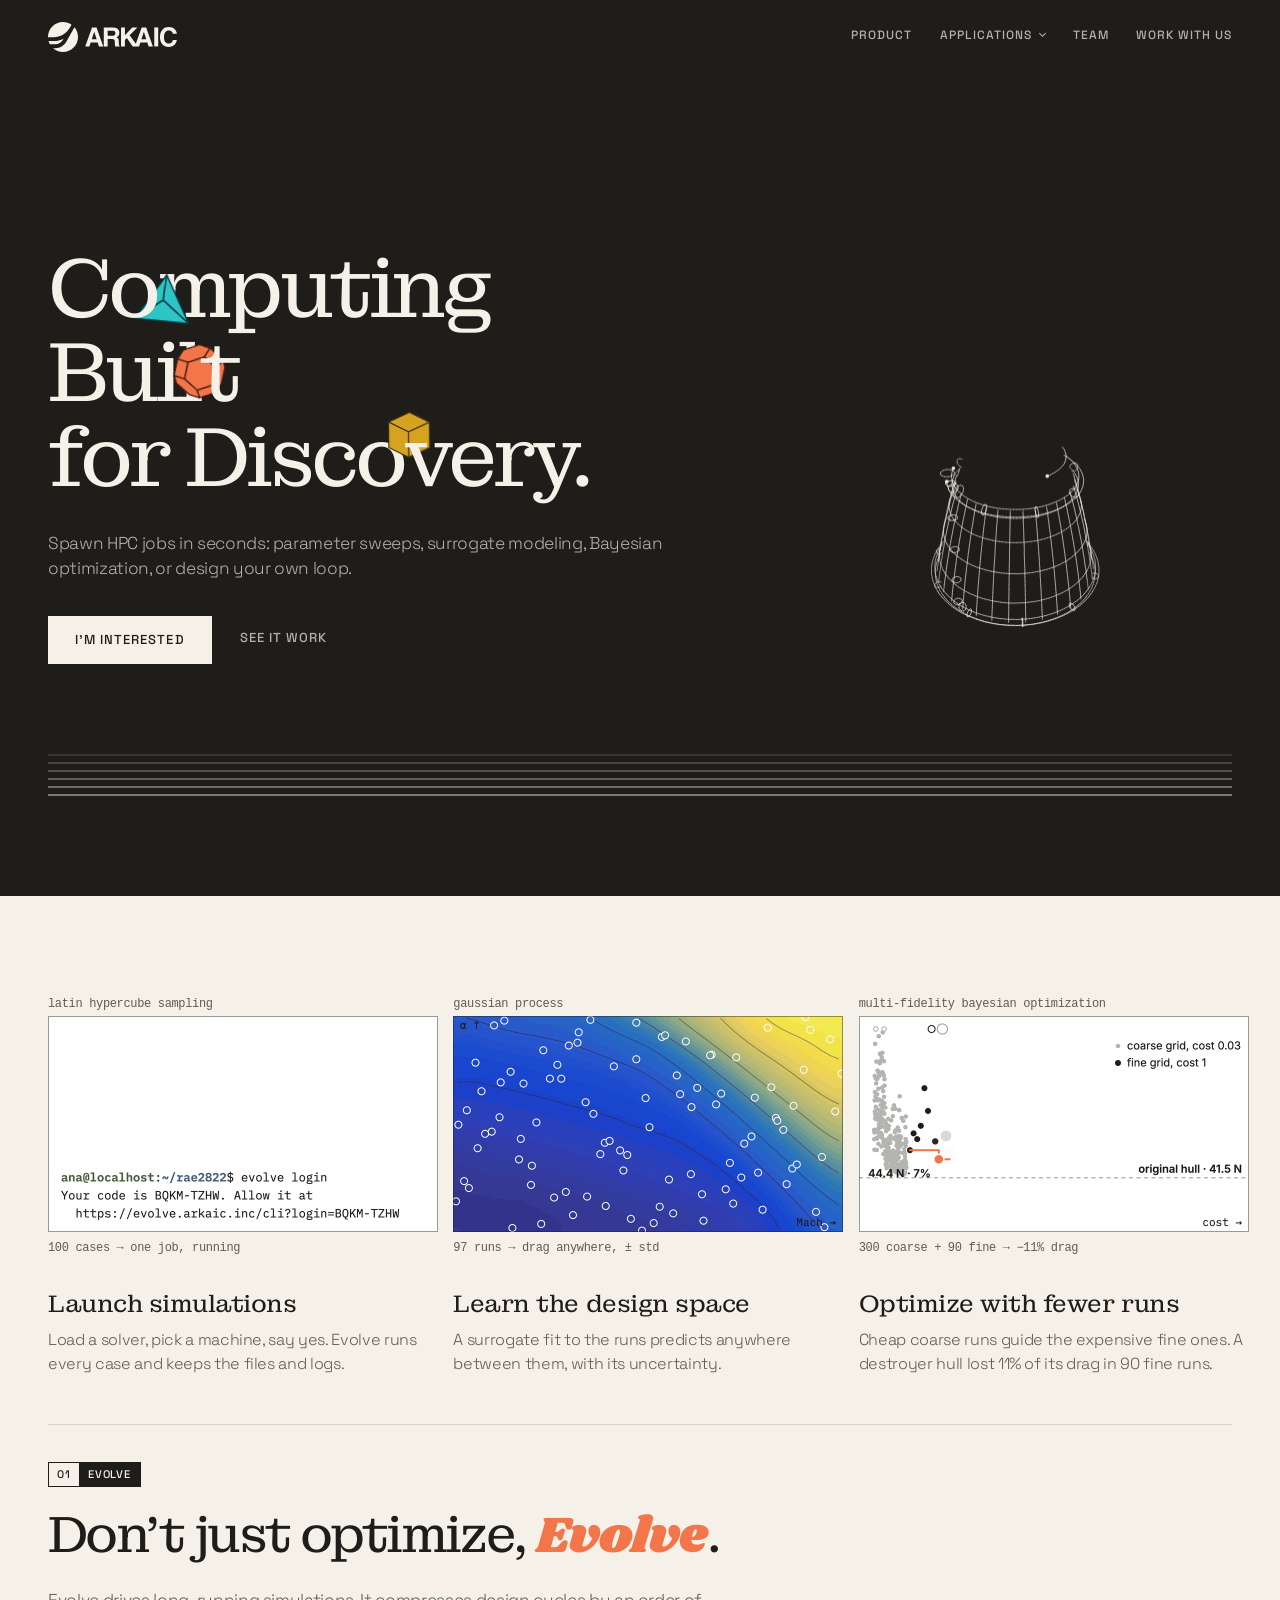
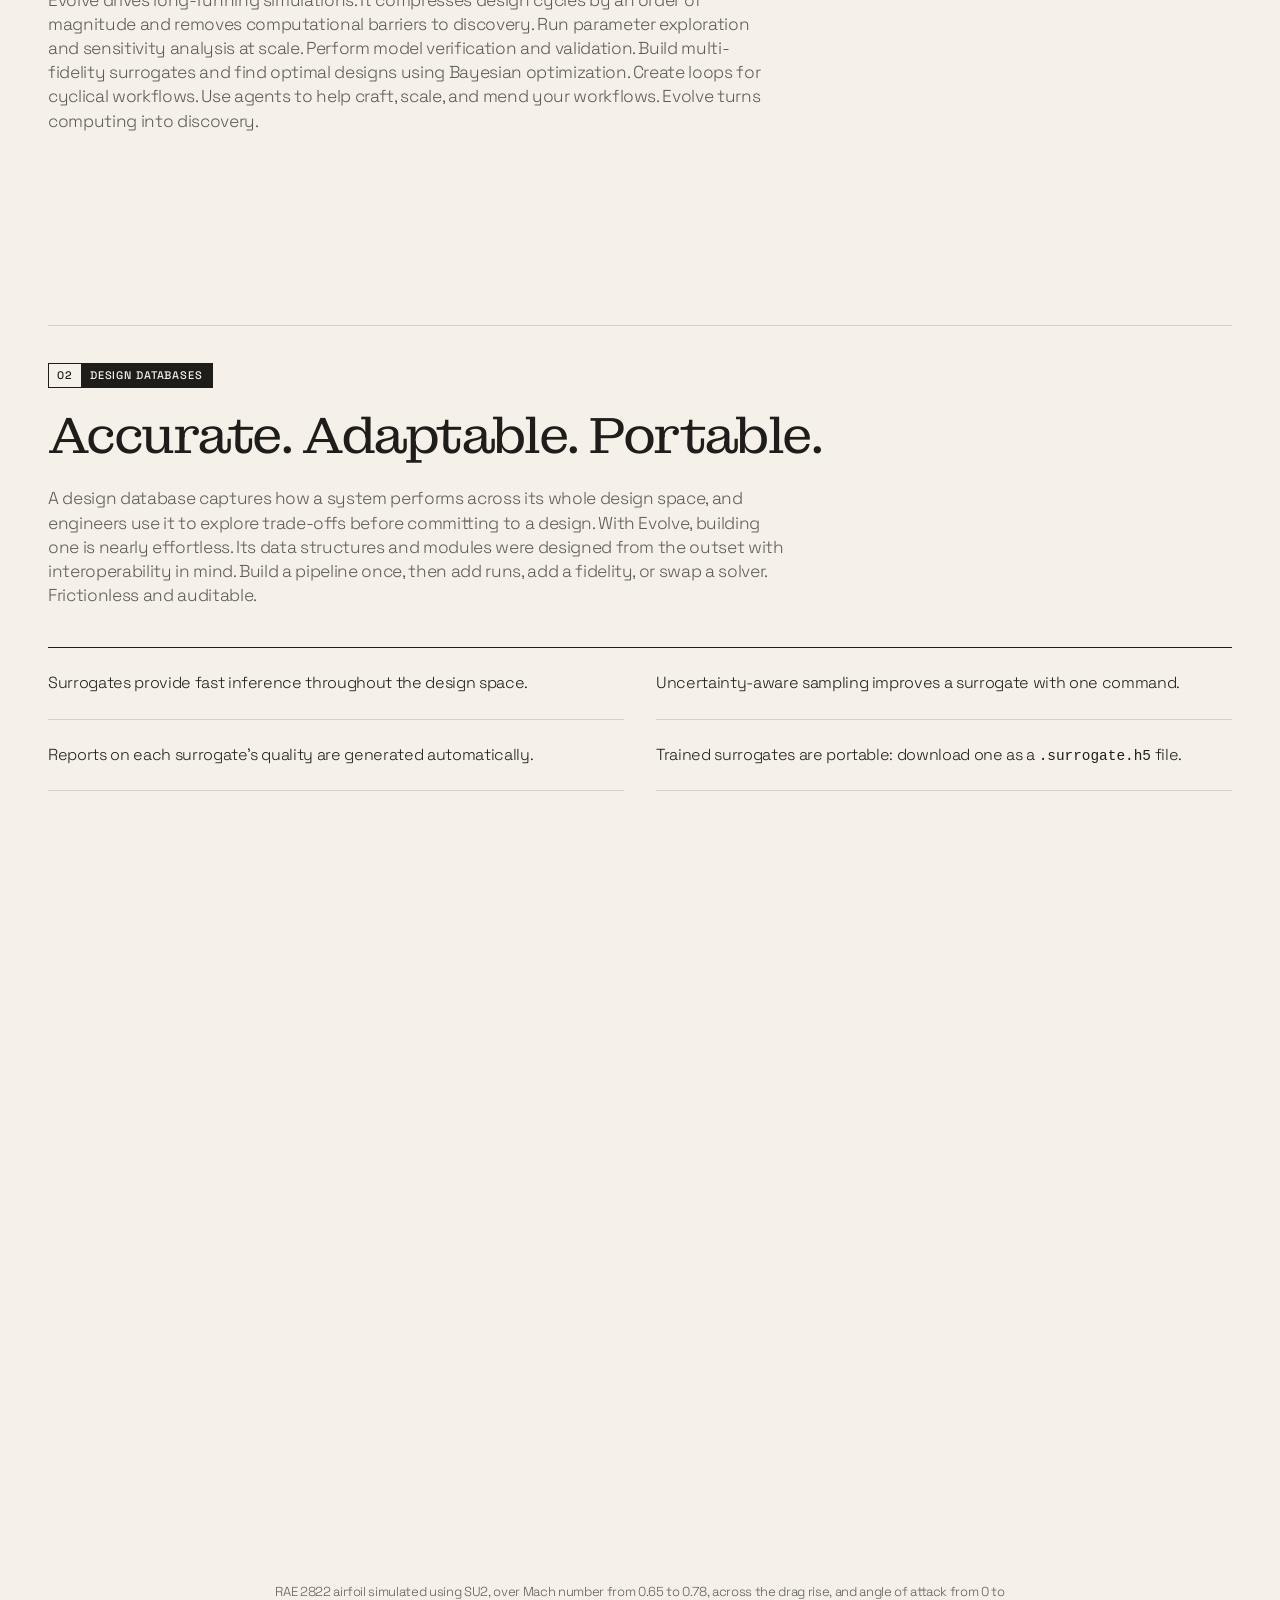
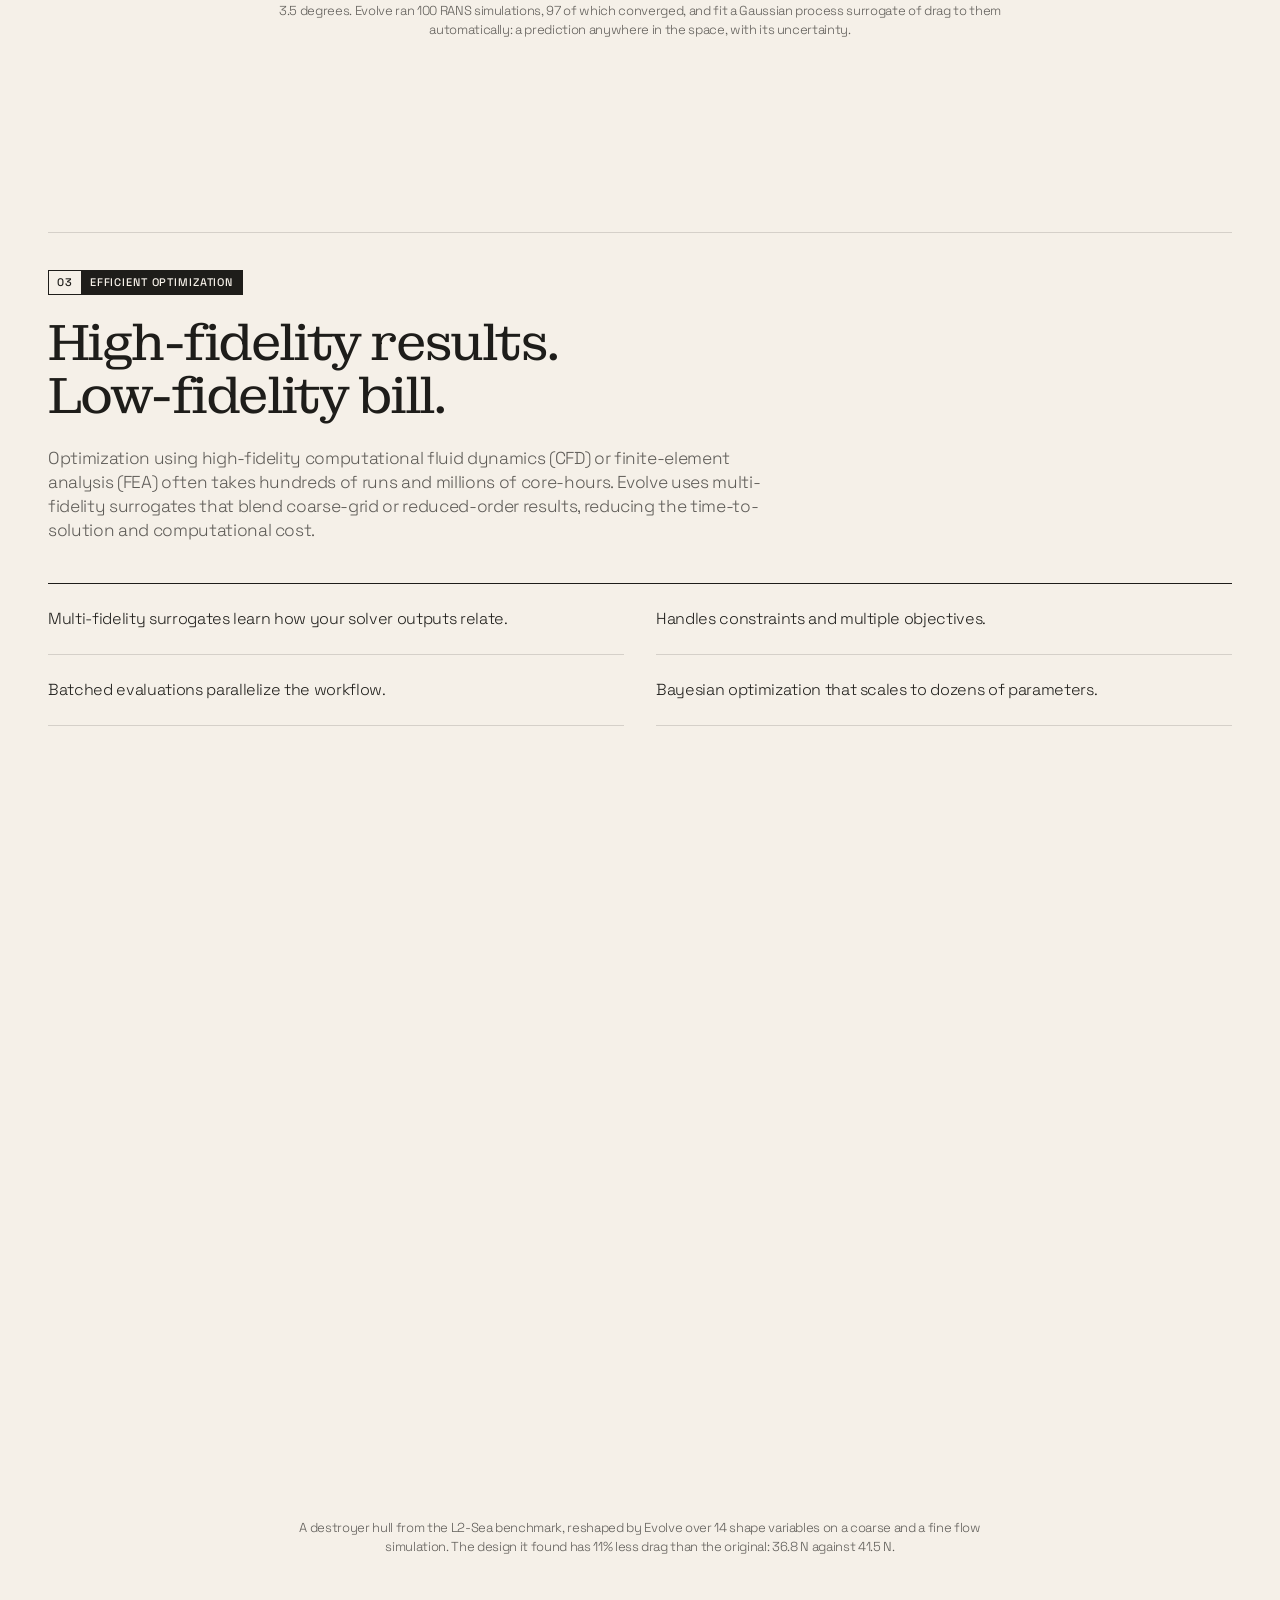
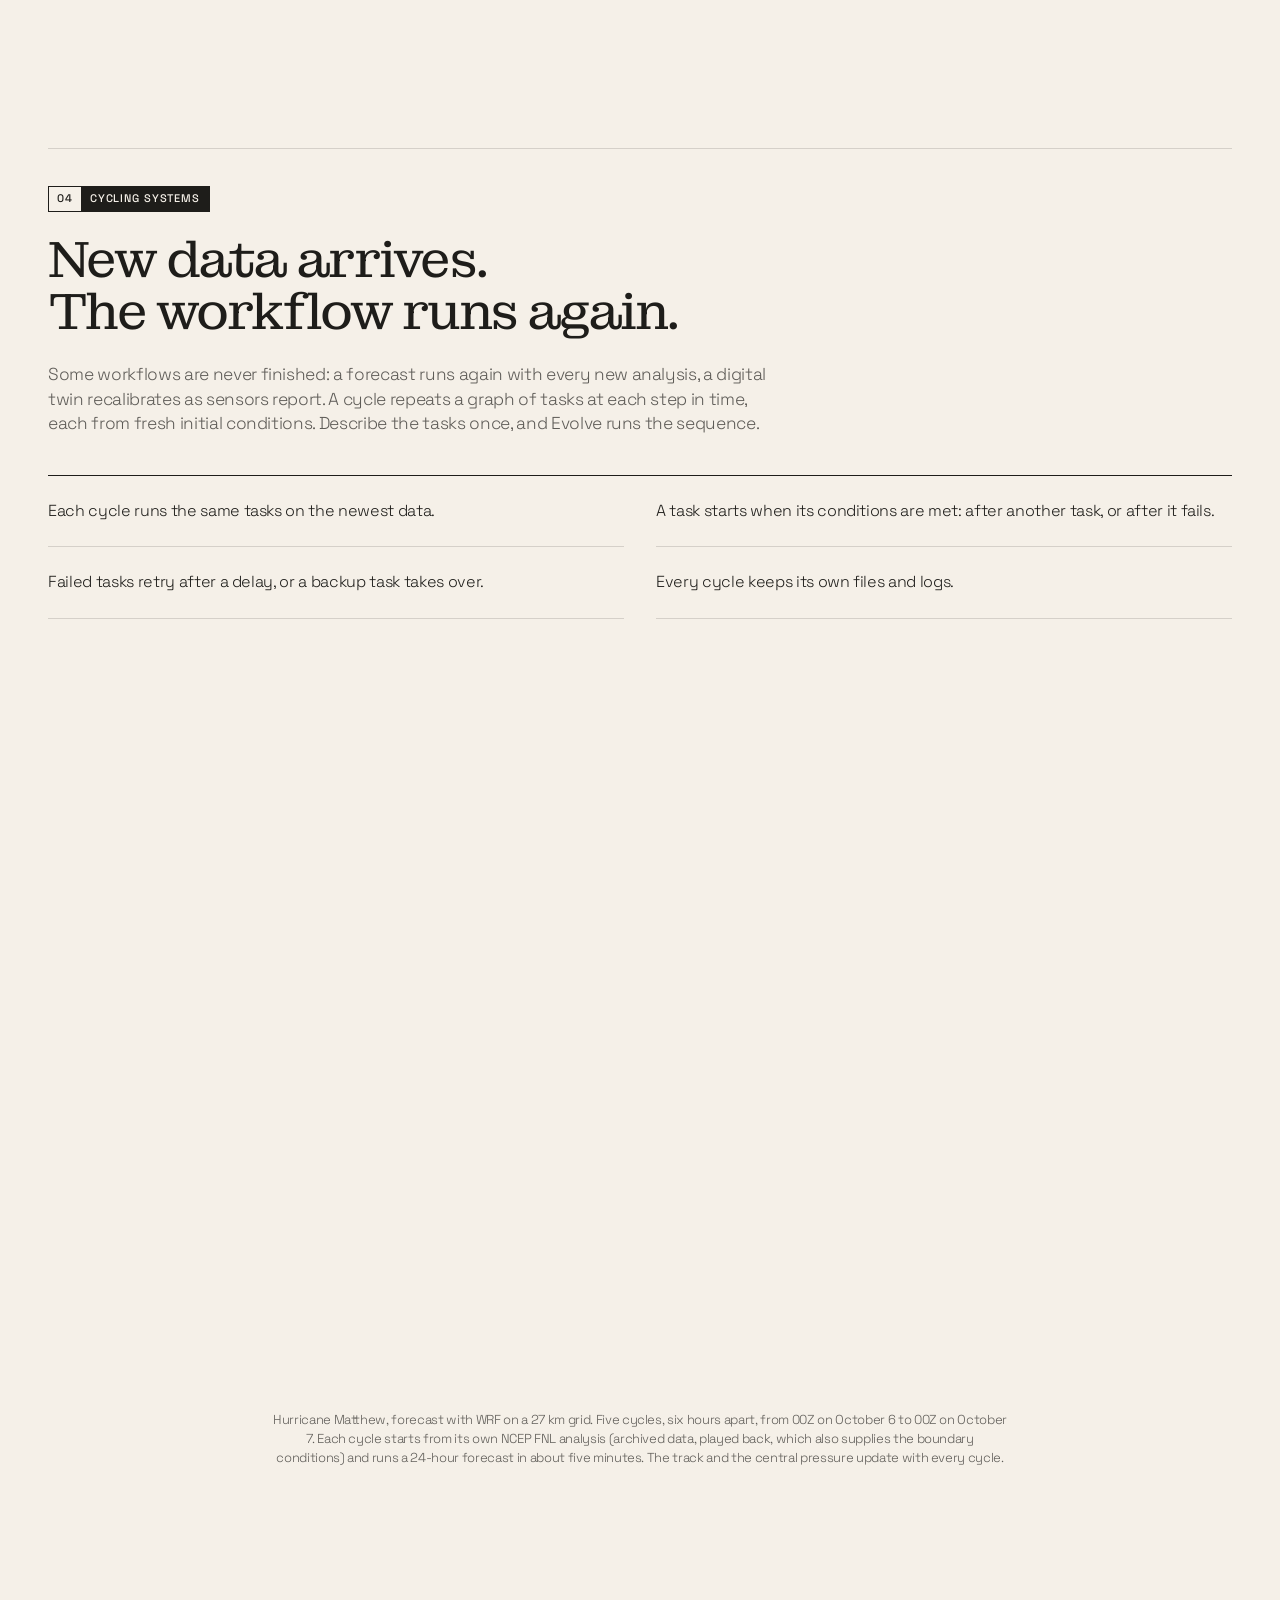
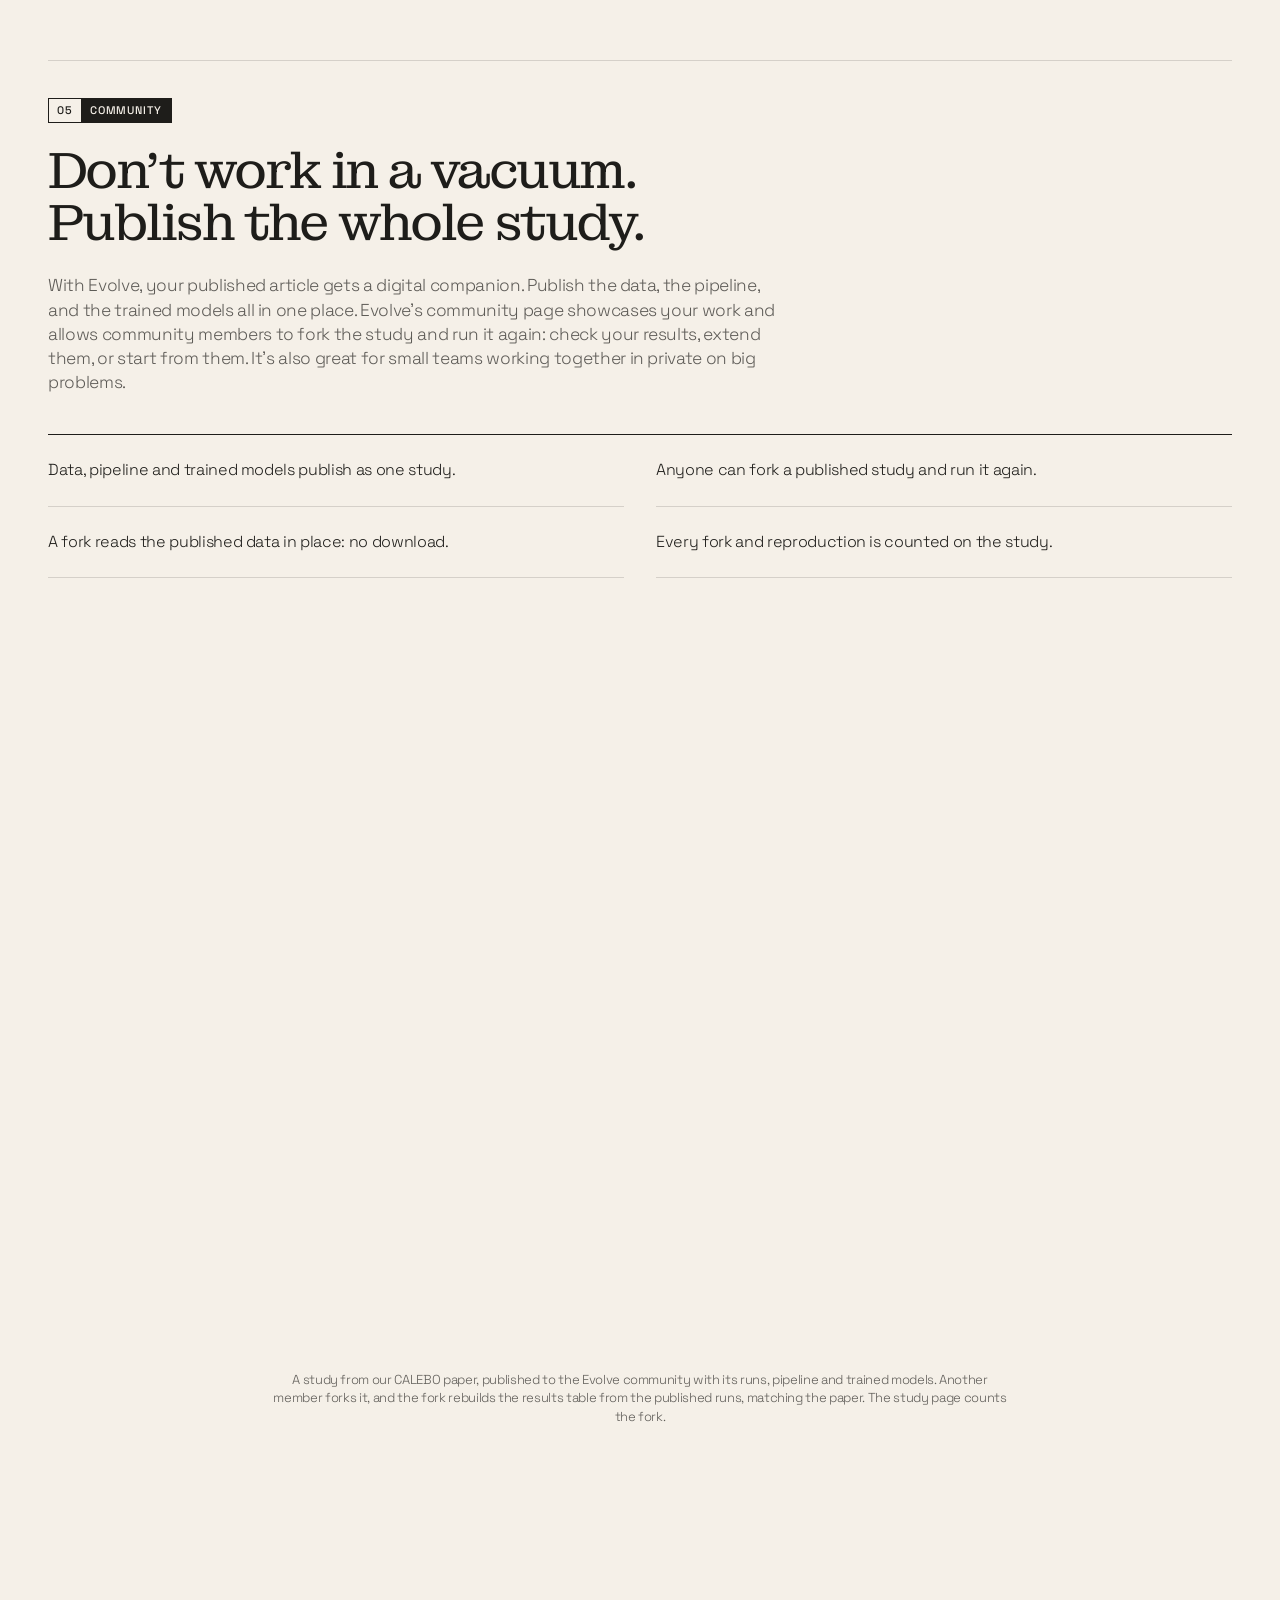
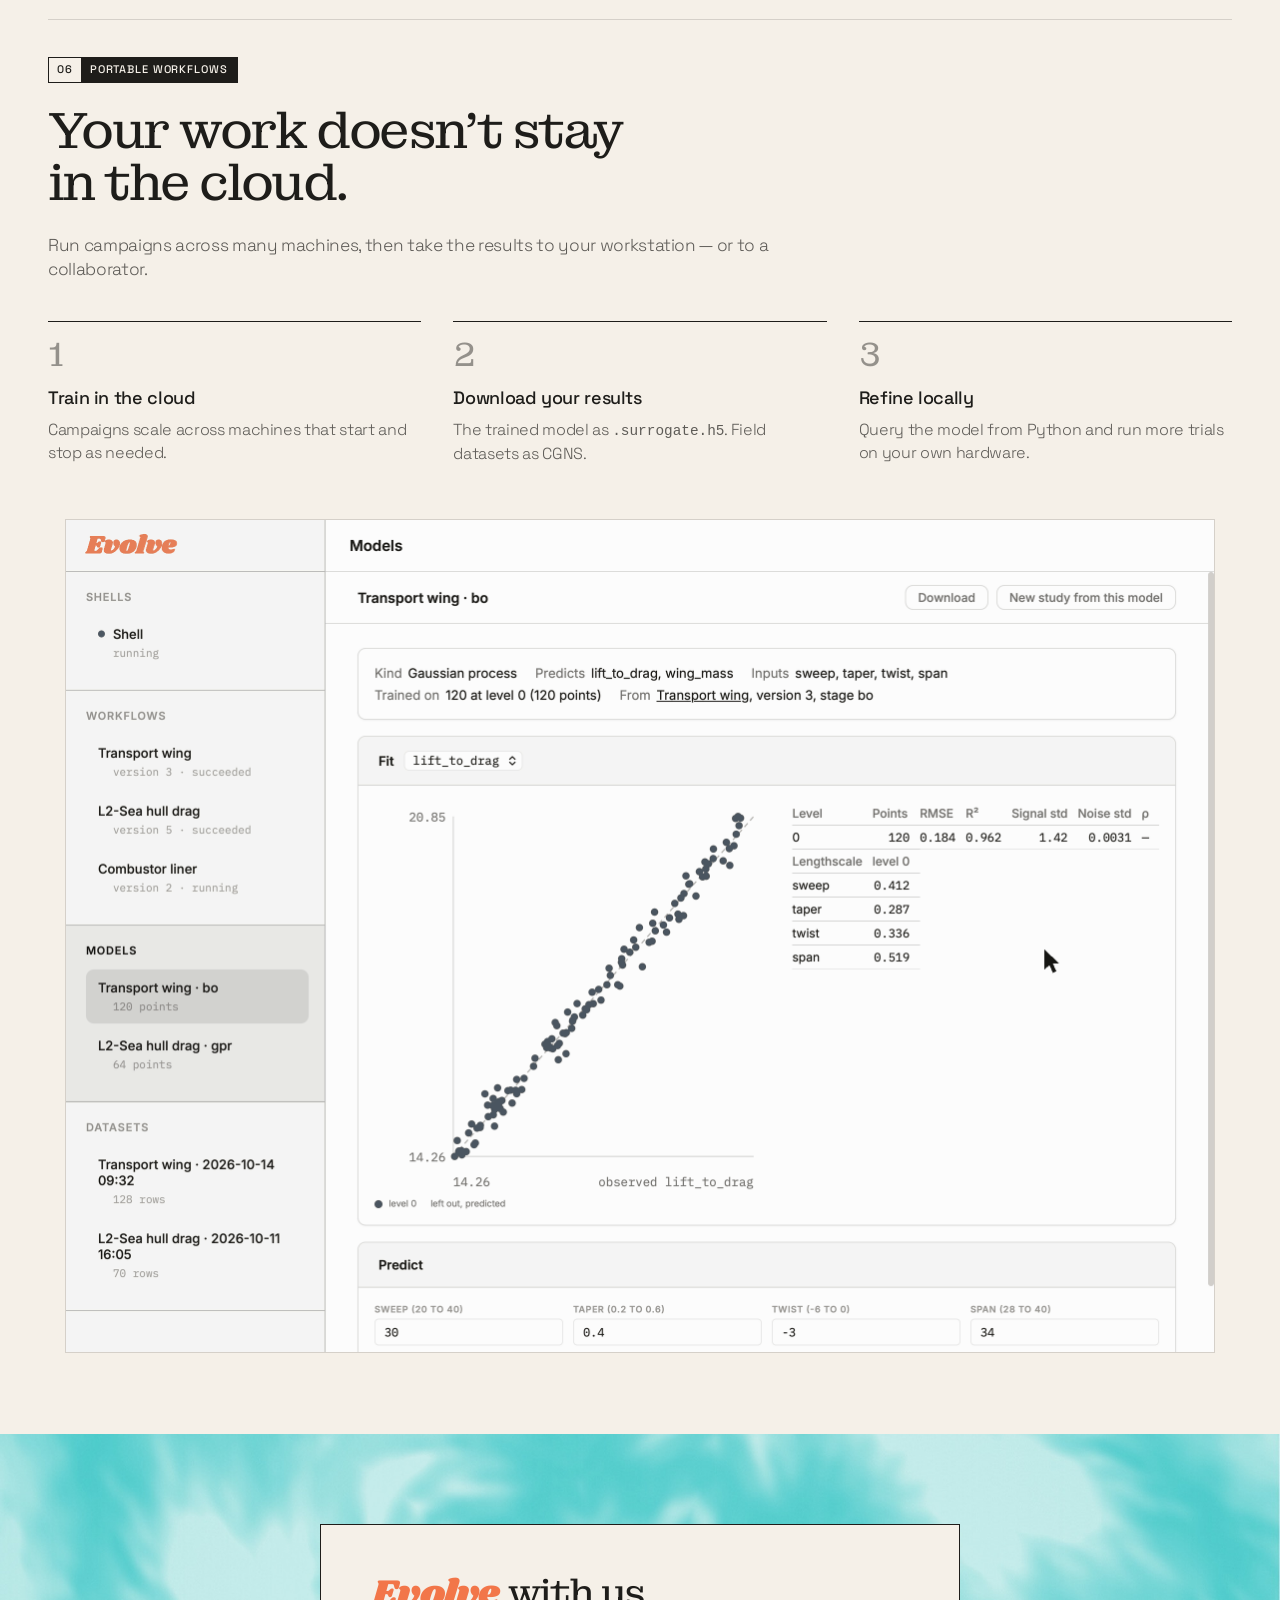
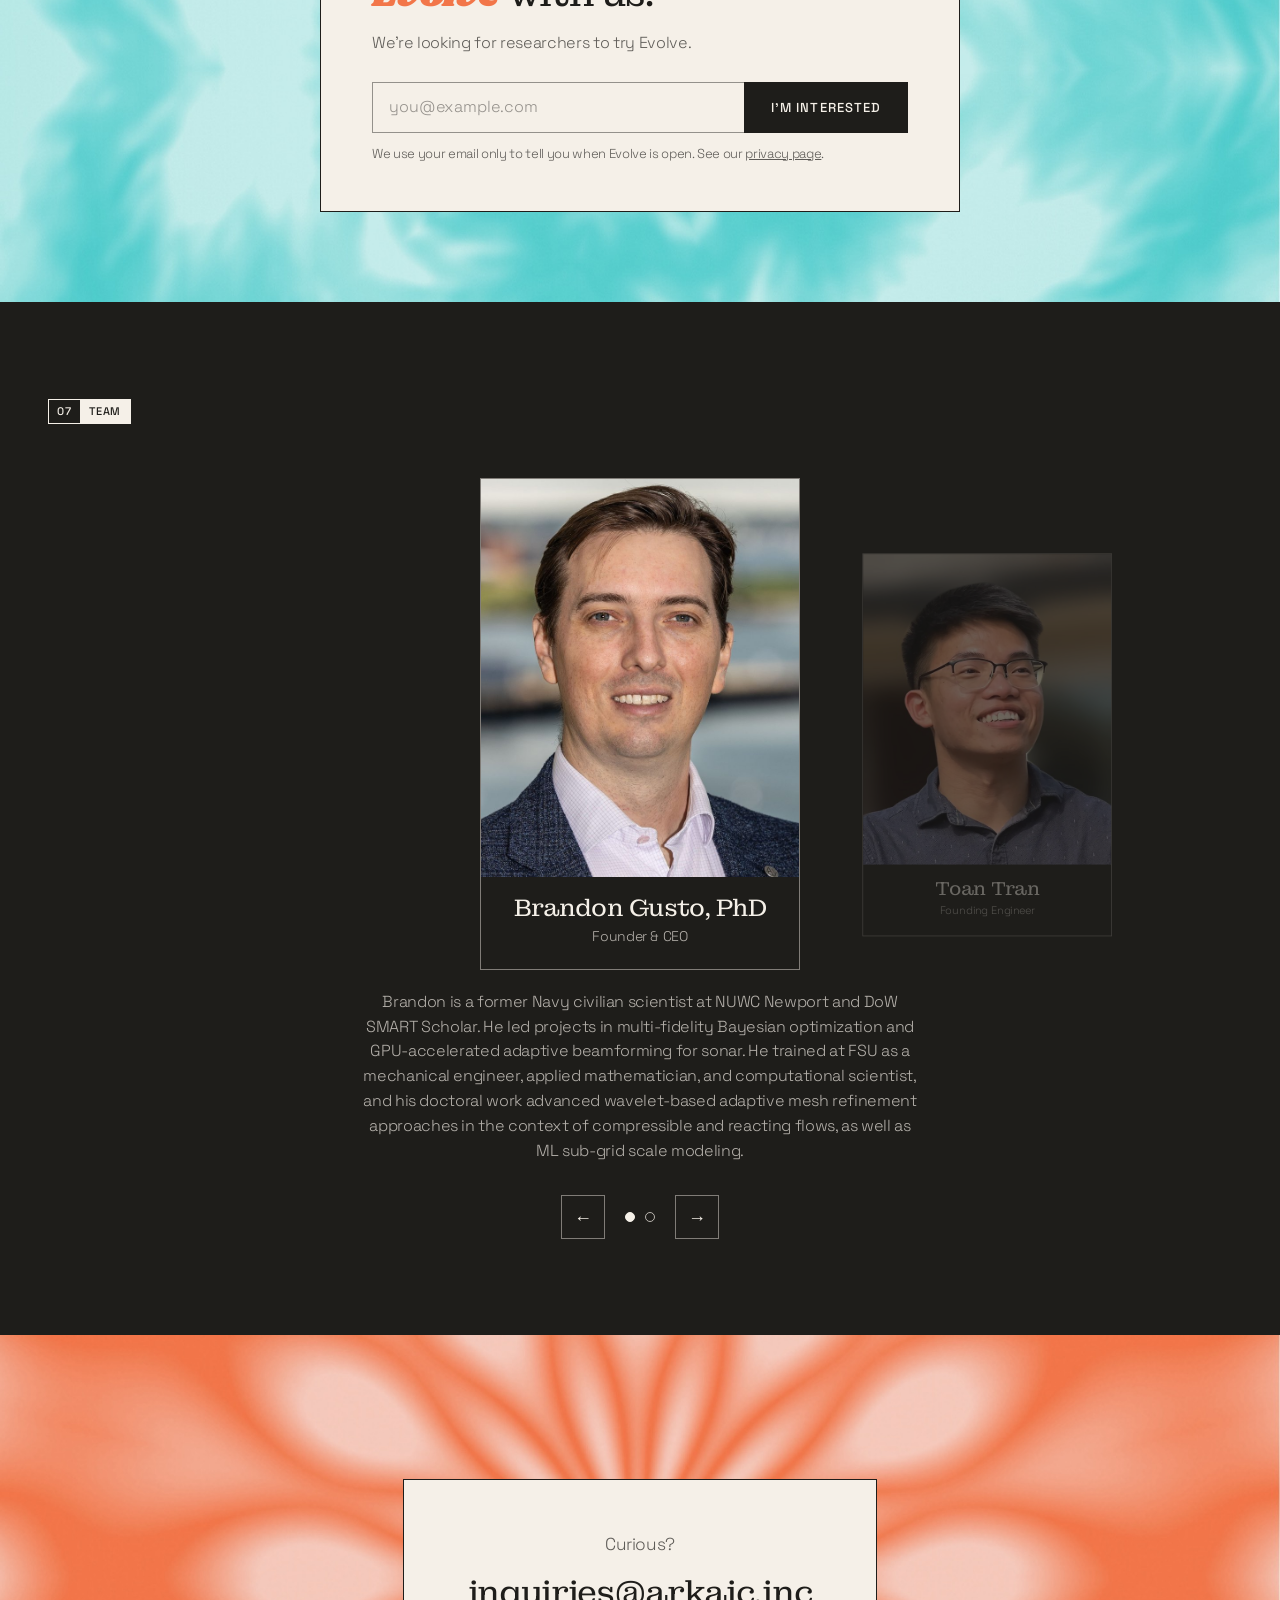
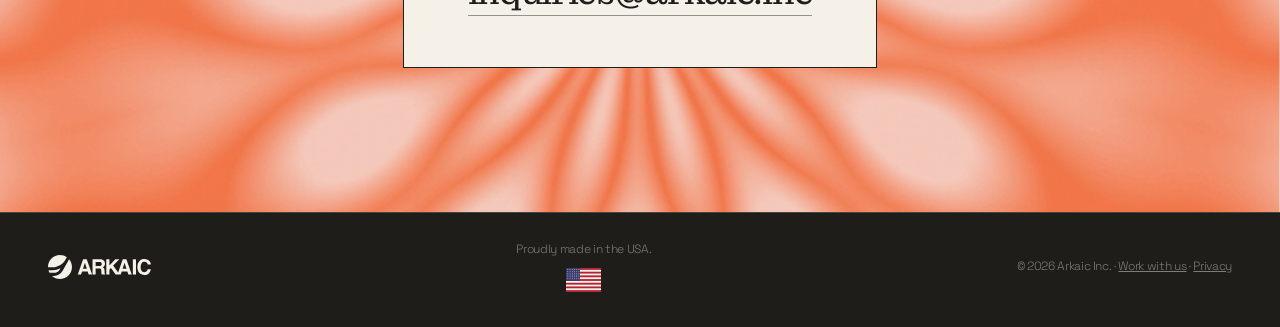
==== commit f7d14793: "Hero and tiles toward boat.dev's layout; Applications menu The page takes boat.dev's frame: 1248px c" ====
--- a/index.html
+++ b/index.html
@@ -32,7 +32,7 @@
   <meta property="og:image" content="https://arkaic.inc/assets/og.jpg">
   <meta name="twitter:card" content="summary_large_image">
 
-  <link rel="stylesheet" href="styles.css?v=77">
+  <link rel="stylesheet" href="styles.css?v=85">
 </head>
 <body>
   <a class="skip" href="#main">Skip to content</a>
@@ -44,6 +44,14 @@
     <button class="nav-toggle" type="button" aria-expanded="false" aria-controls="topnav">Menu</button>
     <nav class="topnav" id="topnav" aria-label="Site">
       <a href="/#product">Product</a>
+      <div class="nav-menu">
+        <button class="nav-menu-btn" type="button" aria-expanded="false" aria-controls="apps-menu">Applications</button>
+        <div class="nav-menu-list" id="apps-menu">
+          <a href="/#confidence">Design Databases</a>
+          <a href="/#cost">Efficient Optimization</a>
+          <a href="/#cycles">Cycling Systems</a>
+        </div>
+      </div>
       <!-- <a href="/#research">Research</a> -->
       <a href="/#team">Team</a>
       <!-- <a href="/plans/">Plans</a> -->
@@ -58,6 +66,7 @@
     <!-- ============================================================ -->
     <section class="hero" aria-labelledby="hero-title">
       <div class="hero-inner">
+       <div class="hero-copy">
         <!-- Each prism lives in an .anchor around its letter, so it follows
              that letter wherever the headline wraps. Line breaks fall only
              inside tags: whitespace between letters would show. -->
@@ -75,15 +84,77 @@
               width="268" height="293"></span><span class="lt-front">v</span>ery.</span>
         </h1>
         <p class="lede">
-          The future of high-performance computing software is here.  Arkaic is
-          building a next-generation, open platform for discovery science and
-          engineering.
-        </p>
+          Spawn HPC jobs in seconds: parameter sweeps, surrogate modeling,
+          Bayesian optimization, or design your own loop.
+        </p>
+        <p class="hero-cta">
+          <a class="button button-paper" href="#waitlist">I&rsquo;m interested</a>
+          <a class="hero-more" href="#product">See it work</a>
+        </p>
+       </div>
+
+        <!-- the drawings on rotation, drawn live in pencil (trace-loop.js): a rocket engine, a 3D
+             integrated circuit, a transport wing, a NIF fusion shot, a ship propeller, then an FPV
+             quadcopter. The hero's ground fades from Graphite into graph paper under them. -->
+        <div class="hero-draw">
+          <canvas class="trace-canvas" role="img"
+            aria-label="Pencil line drawings, drawn live on graph paper: a rocket engine, a 3D integrated circuit, a transport wing, a laser fusion target with its beams, a ship propeller, then an FPV quadcopter"></canvas>
+        </div>
       </div>
       <div class="strokes-band" aria-hidden="true"></div>
     </section>
 
     <!-- ============================================================ -->
+    <!-- What Evolve does: three tiles, one glance each                -->
+    <!-- The loops are built in evolve-clips/10-tiles (run, learn,     -->
+    <!-- optimize), on real runs: the RAE 2822 sweep and the L2-Sea   -->
+    <!-- hull. The captions live here so they stay sharp.              -->
+    <!-- ============================================================ -->
+    <section class="section paper tiles" aria-label="What Evolve does">
+      <div class="tile-grid">
+        <article class="tile">
+          <div class="tile-cap">latin hypercube sampling</div>
+          <div class="tile-box">
+            <img src="assets/tile-run.gif" width="780" height="432"
+              alt="A terminal on the user's own machine: evolve login signs it in, the machines are listed with their prices, a sweep of 100 sampled cases is launched on an e6-8 machine with SU2 loaded, and the job is listed as running">
+          </div>
+          <div class="tile-cmd">100 cases &rarr; one job, running</div>
+          <h2 class="h3">Launch simulations</h2>
+          <p>
+            Load a solver, pick a machine, say yes. Evolve runs every case and
+            keeps the files and logs.
+          </p>
+        </article>
+        <article class="tile">
+          <div class="tile-cap">gaussian process</div>
+          <div class="tile-box">
+            <img src="assets/tile-learn.gif" width="780" height="432"
+              alt="The 97 drag values over Mach number and angle of attack, then the Gaussian process surrogate fitted to them sweeps across the design space as a shaded map with contours, and a probe reads the predicted drag and its uncertainty at three places">
+          </div>
+          <div class="tile-cmd">97 runs &rarr; drag anywhere, &plusmn; std</div>
+          <h2 class="h3">Learn the design space</h2>
+          <p>
+            A surrogate fit to the runs predicts anywhere between them, with
+            its uncertainty.
+          </p>
+        </article>
+        <article class="tile">
+          <div class="tile-cap">multi-fidelity bayesian optimization</div>
+          <div class="tile-box">
+            <img src="assets/tile-optimize.gif" width="780" height="432"
+              alt="Drag of the L2-Sea hull against computing cost: 300 cheap coarse-grid runs cluster at the left, then 90 fine runs, and the best fine design steps down to 36.8 newtons, 11 percent below the original 41.5">
+          </div>
+          <div class="tile-cmd">300 coarse + 90 fine &rarr; &minus;11% drag</div>
+          <h2 class="h3">Optimize with fewer runs</h2>
+          <p>
+            Cheap coarse runs guide the expensive fine ones. A destroyer hull
+            lost 11% of its drag in 90 fine runs.
+          </p>
+        </article>
+      </div>
+    </section>
+
+    <!-- ============================================================ -->
     <!-- 01 · Evolve: what it is, and how it runs a study              -->
     <!-- ============================================================ -->
     <section class="section paper lead" id="product" aria-labelledby="product-title">
@@ -91,7 +162,6 @@
         <p class="tag"><span class="tag-num">01</span><span class="tag-label">Evolve</span></p>
       </div>
 
-      <div class="lead-row">
         <div class="product-intro">
           <h2 id="product-title" class="h2">Don&rsquo;t just optimize, <em class="evolve">Evolve</em>.</h2>
           <p class="body-lg">
@@ -104,16 +174,6 @@
             agents to help craft, scale, and mend your workflows.  Evolve turns computing into discovery.
           </p>
         </div>
-
-        <!-- the drawings on rotation, drawn live (trace-loop.js): a rocket engine, a 3D integrated circuit, a transport wing, a NIF fusion shot, a ship propeller, then an FPV quadcopter. The old label and caption described the
-             three-pattern animation, so they are gone: add yours here if wanted. -->
-        <figure class="study">
-          <div class="study-frame trace-frame">
-            <canvas class="trace-canvas" role="img"
-              aria-label="Line drawings, drawn live: a rocket engine, a 3D integrated circuit, a transport wing, a laser fusion target with its beams, a ship propeller, then an FPV quadcopter"></canvas>
-          </div>
-        </figure>
-      </div>
     </section>
 
     <!-- ============================================================ -->
@@ -209,11 +269,11 @@
     </section>
 
     <!-- ============================================================ -->
-    <!-- 04 · Cycles: Hurricane Matthew, forecast every 6 hours        -->
+    <!-- 04 · Cycling systems: Hurricane Matthew, forecast every 6 hours        -->
     <!-- ============================================================ -->
     <section class="section paper" id="cycles" aria-labelledby="cycles-title">
       <div>
-        <p class="tag"><span class="tag-num">04</span><span class="tag-label">Cycles</span></p>
+        <p class="tag"><span class="tag-num">04</span><span class="tag-label">Cycling Systems</span></p>
       </div>
 
       <div class="pain">
@@ -471,15 +531,14 @@
     <p class="fine">© 2026 Arkaic Inc. · <a href="/work/">Work with us</a> · <a href="/privacy/">Privacy</a></p>
   </footer>
 
-  <script src="main.js?v=4" defer></script>
+  <script src="main.js?v=5" defer></script>
   <script src="engine3d-data.js?v=6" defer></script>
   <script src="wing-trace-data.js?v=1" defer></script>
   <script src="prop-trace-data.js?v=2" defer></script>
   <script src="nif3d-data.js?v=1" defer></script>
   <script src="drone3d-data.js?v=1" defer></script>
-  <script src="ic3d-data.js?v=1" defer></script>
-  <script src="trace-loop.js?v=31" defer></script>
-  <script src="/nav.js?v=1" defer></script>
+  <script src="trace-loop.js?v=35" defer></script>
+  <script src="/nav.js?v=2" defer></script>
   <script src="team.js?v=1" defer></script>
 </body>
 </html>
--- a/styles.css
+++ b/styles.css
@@ -72,10 +72,10 @@
   --font-display: "Montagu Slab", Georgia, "Times New Roman", serif;
   --font-text: "Space Grotesk", "Helvetica Neue", Arial, sans-serif;
 
-  --gutter: clamp(24px, 5vw, 80px);
+  --gutter: 48px;
   --col-gap: clamp(20px, 2.5vw, 40px);
-  --section-y: clamp(72px, 11vh, 150px);
-  --max: 1440px;
+  --section-y: 96px;
+  --max: 1248px;
   /* one measure for every section's paragraphs and every figure's
      caption: a fixed width, so text of different sizes lines up */
   --measure: 46rem;
@@ -109,7 +109,7 @@
 .display {
   font-family: var(--font-display);
   font-weight: 400;
-  font-size: clamp(48px, 8.4vw, 124px);
+  font-size: clamp(44px, 6.6vw, 96px);
   line-height: 1.0;
   letter-spacing: -0.05em;
   color: var(--paper);
@@ -158,6 +158,8 @@
 }
 .button-graphite { background: var(--graphite); color: var(--paper); border-color: var(--graphite); }
 .button-graphite:hover { background: var(--cyan-dark); border-color: var(--cyan-dark); }
+.button-paper { background: var(--paper); color: var(--graphite); border-color: var(--paper); }
+.button-paper:hover { background: var(--cyan-light); border-color: var(--cyan-light); }
 .visually-hidden {
   position: absolute; width: 1px; height: 1px; overflow: hidden;
   clip: rect(0 0 0 0); clip-path: inset(50%); white-space: nowrap;
@@ -198,18 +200,53 @@
 }
 .topnav a:hover, .topnav a[aria-current] { color: var(--paper); border-color: var(--coral); }
 .nav-toggle { display: none; }
+/* Applications: a button in the row that opens a panel of section links under it (nav.js
+   toggles it on click; hover and keyboard focus open it too). On phones the panel is part
+   of the menu, its links indented under the word. */
+.nav-menu { position: relative; display: flex; align-items: flex-start; }   /* flex, so the button sits level with the links, not on a line box */
+.nav-menu-btn {
+  padding: 0 0 2px; background: none; border: 0; border-bottom: 1px solid transparent; cursor: pointer;
+  font: inherit; font-weight: 500; font-size: 12px; letter-spacing: 0.08em; text-transform: uppercase; color: var(--paper-70);
+}
+.nav-menu-btn::after {   /* a small caret */
+  content: ""; display: inline-block; width: 5px; height: 5px; margin: 0 0 3px 8px;
+  border-right: 1px solid currentColor; border-bottom: 1px solid currentColor; transform: rotate(45deg);
+}
+.nav-menu:hover .nav-menu-btn, .nav-menu-btn[aria-expanded="true"], .nav-menu:focus-within .nav-menu-btn { color: var(--paper); border-color: var(--coral); }
+.nav-menu-list {
+  display: none; position: absolute; left: -18px; top: calc(100% + 14px); min-width: 230px; padding: 6px 0;
+  background: var(--graphite); border: 1px solid var(--paper-45);
+}
+.nav-menu-list::before { content: ""; position: absolute; left: 0; right: 0; top: -15px; height: 15px; }   /* keeps hover alive across the gap */
+.nav-menu:hover .nav-menu-list, .nav-menu:focus-within .nav-menu-list, .nav-menu.open .nav-menu-list { display: block; }
+.topnav .nav-menu-list a { display: block; padding: 10px 18px; border-bottom: 0; }
+.topnav .nav-menu-list a:hover { color: var(--coral); }
 
 /* ---- hero ---- */
+/* Graphite throughout: copy on the left, the live drawings in Paper line on the right. */
 .hero {
   position: relative;
   min-height: calc(100svh - 78px);
   display: flex; flex-direction: column; justify-content: center;
   padding: clamp(48px, 8vh, 96px) var(--gutter) 0;
   overflow: hidden;
-}
-.hero-inner { position: relative; max-width: var(--max); margin: 0 auto; width: 100%; }
+  background: var(--graphite);
+}
+.hero-inner {
+  position: relative; max-width: var(--max); margin: 0 auto; width: 100%;
+  display: grid; grid-template-columns: minmax(0, 12fr) minmax(0, 8fr); gap: clamp(24px, 3vw, 56px); align-items: center;
+}
+.hero-draw { aspect-ratio: 5 / 4; min-width: 0; }
+.hero-draw .trace-canvas { display: block; width: 100%; height: 100%; }
 .display .line { display: block; }
+.hero .display { max-width: 6.6em; }   /* three lines, so the prisms keep their letters */
 .lede { margin-top: 32px; max-width: 62ch; color: var(--paper-70); font-size: clamp(17px, 1.35vw, 20px); }
+.hero-cta { display: flex; align-items: center; gap: 28px; margin-top: 36px; }
+.hero-more {
+  font-weight: 500; font-size: 13px; letter-spacing: 0.08em; text-transform: uppercase; text-decoration: none;
+  color: var(--paper-70); padding-bottom: 2px; border-bottom: 1px solid transparent;
+}
+.hero-more:hover { color: var(--paper); border-color: var(--coral); }
 
 /* prisms wander around their own centroids (main.js) and thread through the
    type: the headline creates no stacking context, so a letter wrapped in
@@ -316,6 +353,27 @@
 /* a loop of Evolve's own UI, captured at 2x and shown at its 1x width, with a hairline so its
    white ground reads as a frame on Paper; phones get the main column alone */
 .ui-loop img { display: block; width: min(100%, 1150px); height: auto; margin: 0 auto; border: 1px solid var(--ink-15); }
+
+/* what Evolve does: three square loops under the hero, each framed with a
+   mono caption above (the case) and below (the result), then a heading and
+   a line. The GIFs are 800 px and rendered on Paper, so the frame holds
+   Paper margins around a white plot (evolve-clips/10-tiles). */
+.tiles { padding-top: var(--section-y); padding-bottom: 0; }
+.tiles + .section { padding-top: 48px; }   /* the tiles sit close over section 01: half the usual gap, then the rule */
+/* the three tiles share rows (subgrid), so the headings sit on one line across the
+   row and the paragraphs start level, as on boat.dev */
+.tile-grid { display: grid; grid-template-columns: repeat(3, minmax(0, 1fr)); gap: 0 32px; }
+.tile { display: grid; grid-template-rows: subgrid; grid-row: span 5; }
+.tile-cap, .tile-cmd {
+  height: 24px; padding-top: 4px; font: 400 12px/16px ui-monospace, Menlo, monospace; color: var(--ink-70);
+  white-space: nowrap; overflow: hidden; text-overflow: ellipsis;
+}
+.tile-cmd { height: 32px; padding-top: 8px; }
+.tile-box { width: 390px; max-width: 100%; aspect-ratio: 390 / 216; position: relative; background: #fff; }
+.tile-box::after { content: ""; position: absolute; inset: 0; border: 1px solid var(--ink-45); pointer-events: none; }
+.tile-box img { display: block; width: 100%; height: 100%; }
+.tile .h3 { font-size: 24px; line-height: 32px; letter-spacing: -0.02em; margin: 24px 0 8px; align-self: end; white-space: nowrap; }
+.tile p { color: var(--ink-70); font-size: 16px; line-height: 1.5; max-width: 46ch; }
 
 /* MOCKUP: stands in for a visual not made yet */
 .placeholder {
@@ -625,7 +683,14 @@
   .h2 { max-width: none; }
   .lead-row { grid-template-columns: minmax(0, 1fr); gap: 0; }
   .lead-row > .study { margin-top: clamp(40px, 6vh, 72px); }
-  .hero { min-height: auto; padding-top: 64px; padding-bottom: 48px; }   /* room under the strokes band */
+  .hero {
+    min-height: auto; padding-top: 64px; padding-bottom: 48px;   /* room under the strokes band */
+  }
+  .hero-inner { grid-template-columns: minmax(0, 1fr); gap: 40px; }
+  .hero-draw { aspect-ratio: 4 / 3; }
+  .tile-grid { grid-template-columns: minmax(0, 1fr); gap: 48px; }
+  .tile { display: block; }
+  .tile .h3 { white-space: normal; }
   .topnav {
     display: none; position: absolute; left: 0; right: 0; top: 100%;
     flex-direction: column; gap: 0; margin: 0; padding: 4px var(--gutter) 16px;
@@ -634,6 +699,13 @@
   .topbar.open .topnav { display: flex; }
   .topnav a { display: block; padding: 15px 0; font-size: 13px; border-bottom: 1px solid var(--paper-45); color: var(--paper); }
   .topnav a:hover, .topnav a[aria-current] { border-color: var(--paper-45); color: var(--coral); }
+  .nav-menu-btn { display: block; width: 100%; text-align: left; padding: 15px 0 6px; font-size: 13px; color: var(--paper-70); cursor: default; border: 0; }
+  .nav-menu-btn::after { display: none; }
+  .nav-menu:hover .nav-menu-btn, .nav-menu-btn[aria-expanded="true"], .nav-menu:focus-within .nav-menu-btn { color: var(--paper-70); }
+  .nav-menu-list, .nav-menu:hover .nav-menu-list { display: block; position: static; min-width: 0; padding: 0; border: 0; }
+  .nav-menu-list::before { display: none; }
+  .topnav .nav-menu-list a { padding: 12px 0 12px 20px; border-bottom: 1px solid var(--paper-45); }
+  .nav-menu-list a:last-child { border-bottom: 1px solid var(--paper-45); }
   .nav-toggle {
     display: inline-block; margin-left: auto; padding: 0; background: none; border: 0; cursor: pointer;
     font: inherit; font-weight: 500; font-size: 12px; letter-spacing: 0.08em; text-transform: uppercase; color: var(--paper);
@@ -642,6 +714,8 @@
 /* phones: "Computing Built" no longer fits on one line, so let the headline
    flow as one run of text ("Computing / Built for / Discovery.") instead of
    breaking "Built" onto a line of its own */
+@media (max-width: 1023px) { :root { --gutter: 32px; --section-y: 80px; } }
+@media (max-width: 767px) { :root { --gutter: 16px; --section-y: 64px; } }
 @media (max-width: 480px) {
   .display .line { display: inline; }
   .topbar { padding: 16px 20px; }
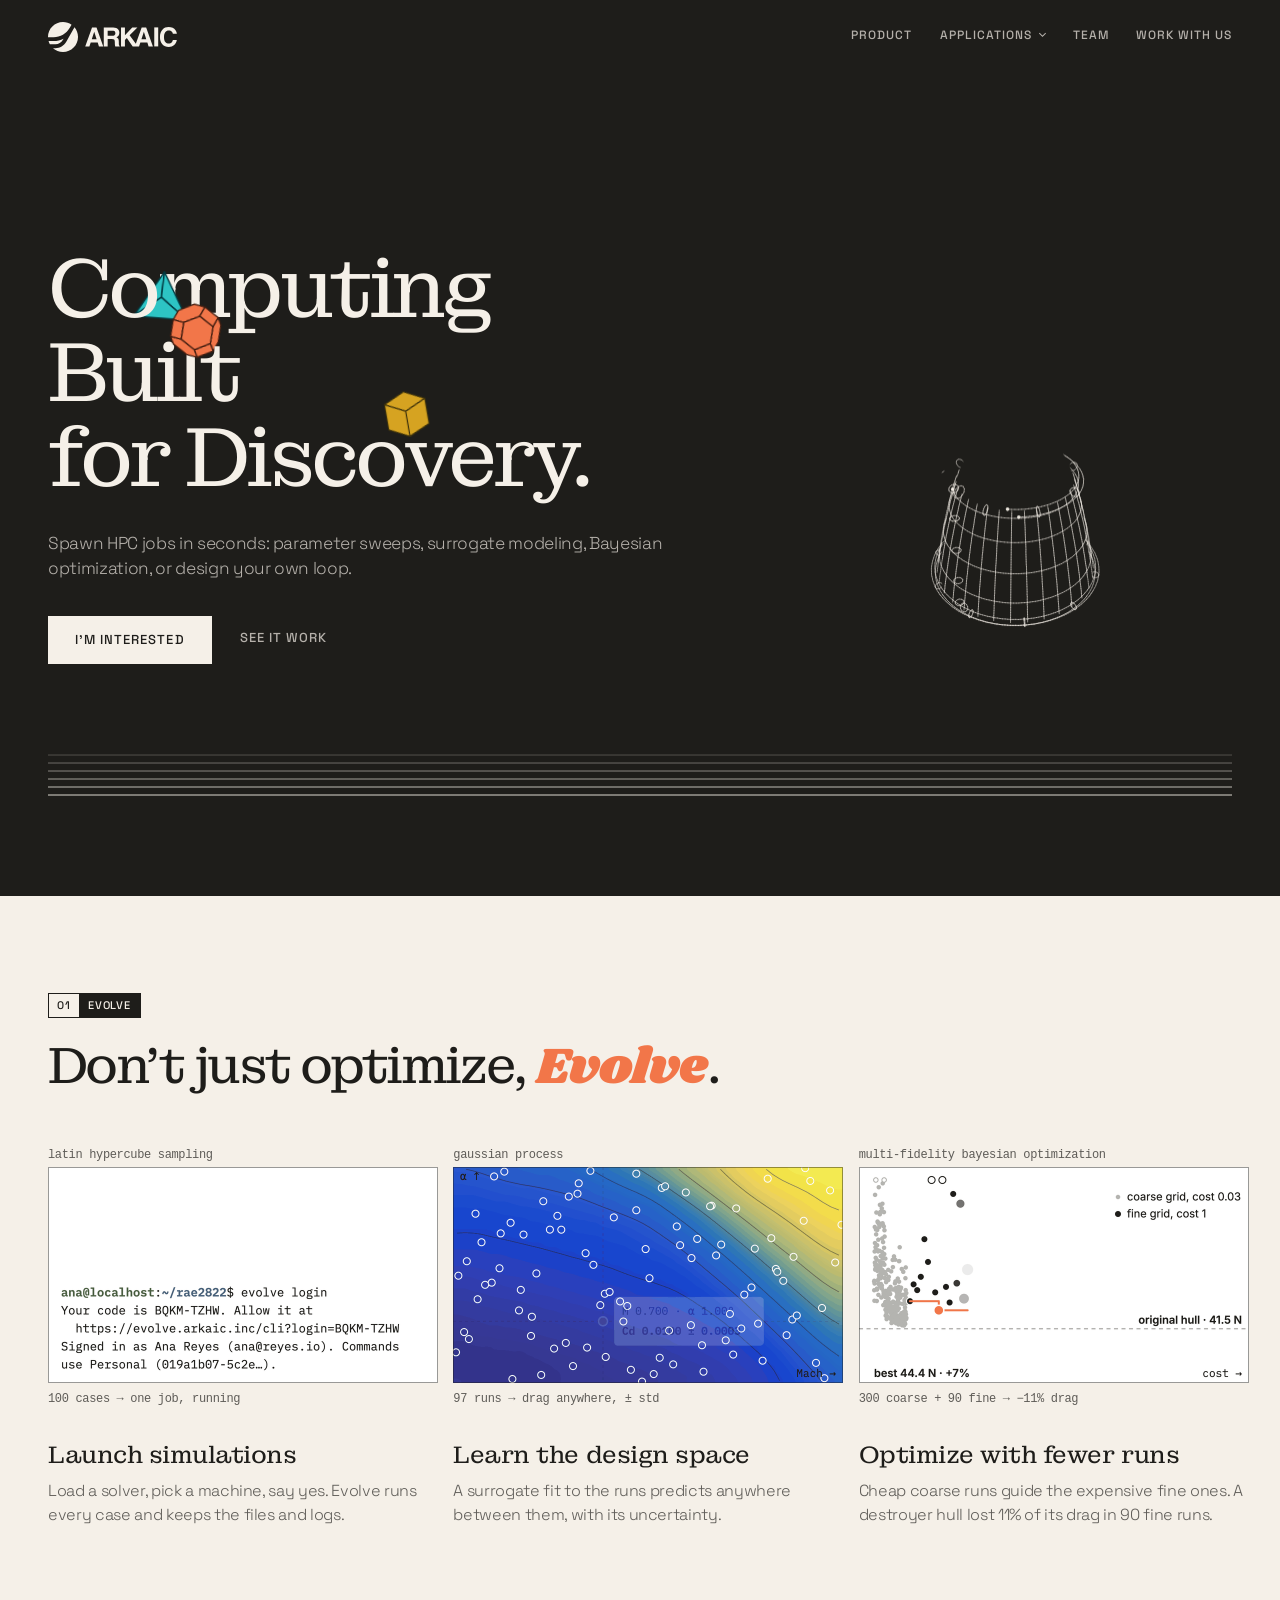
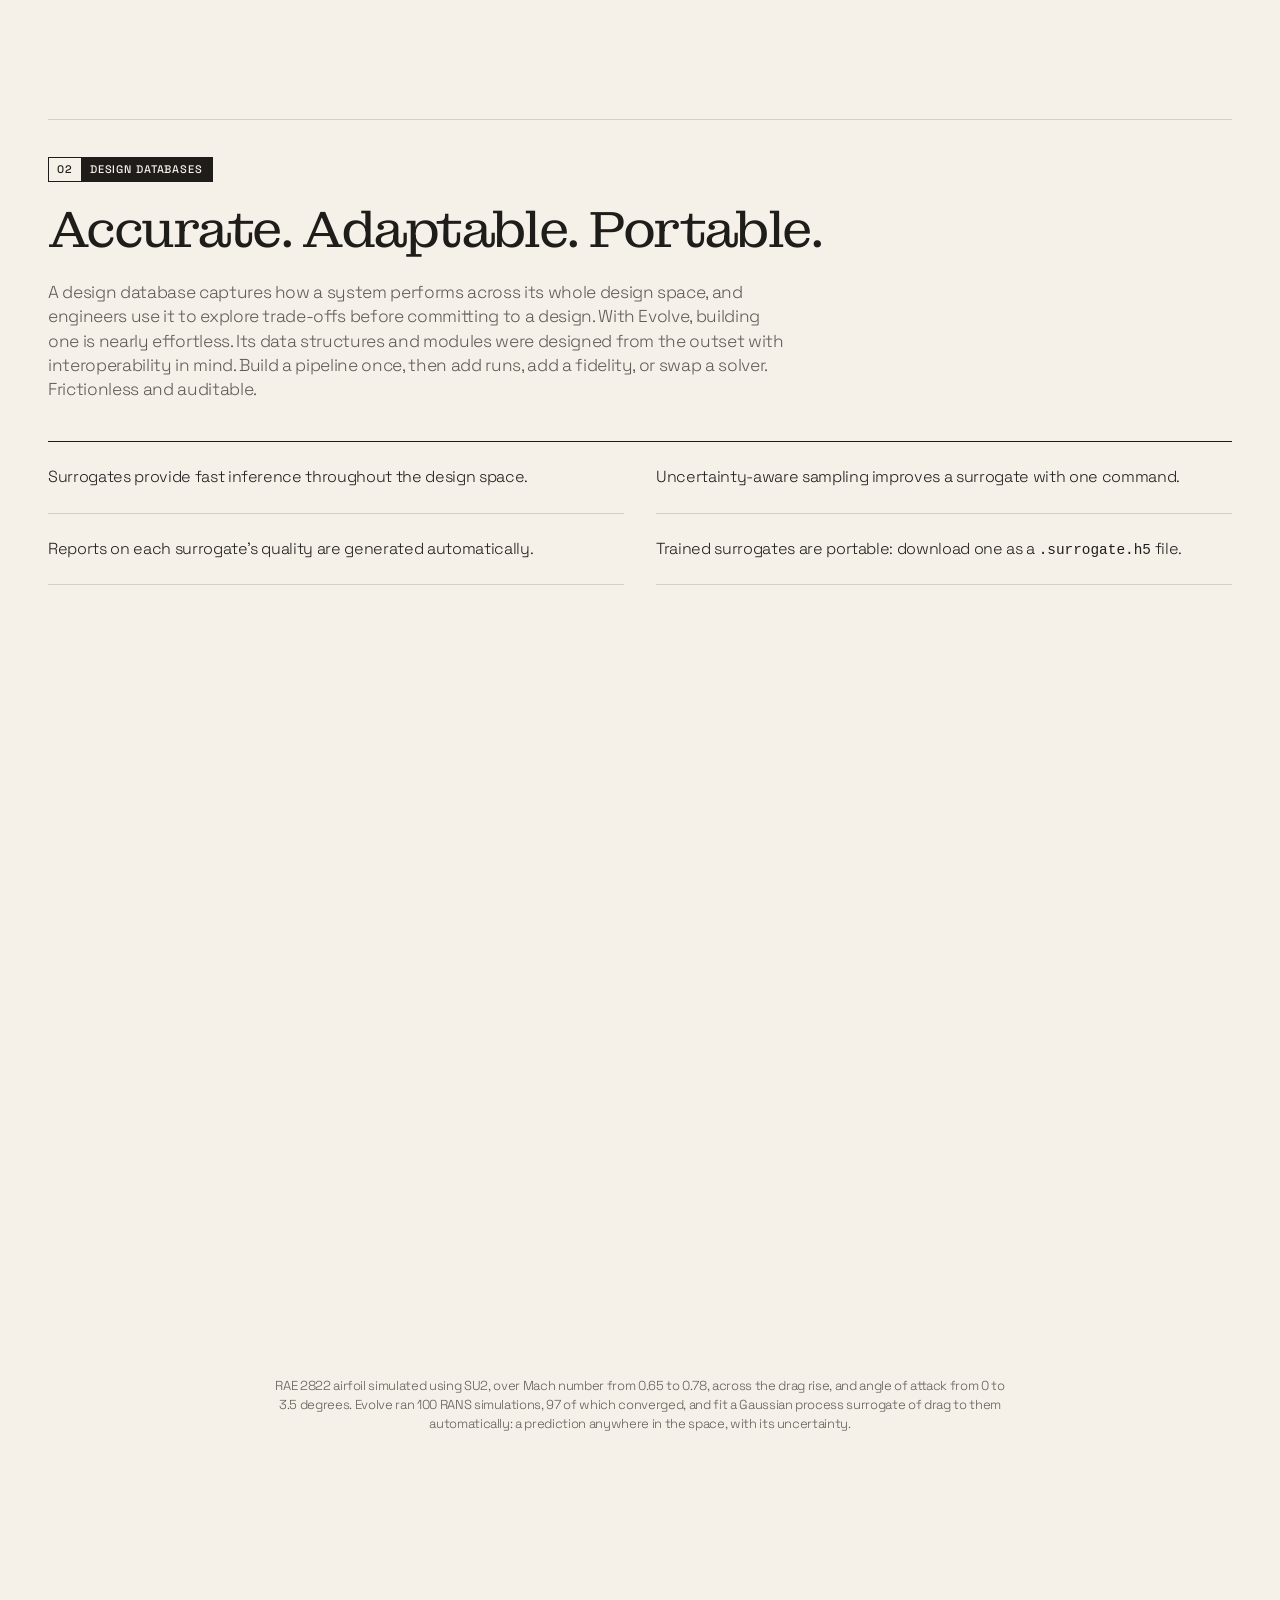
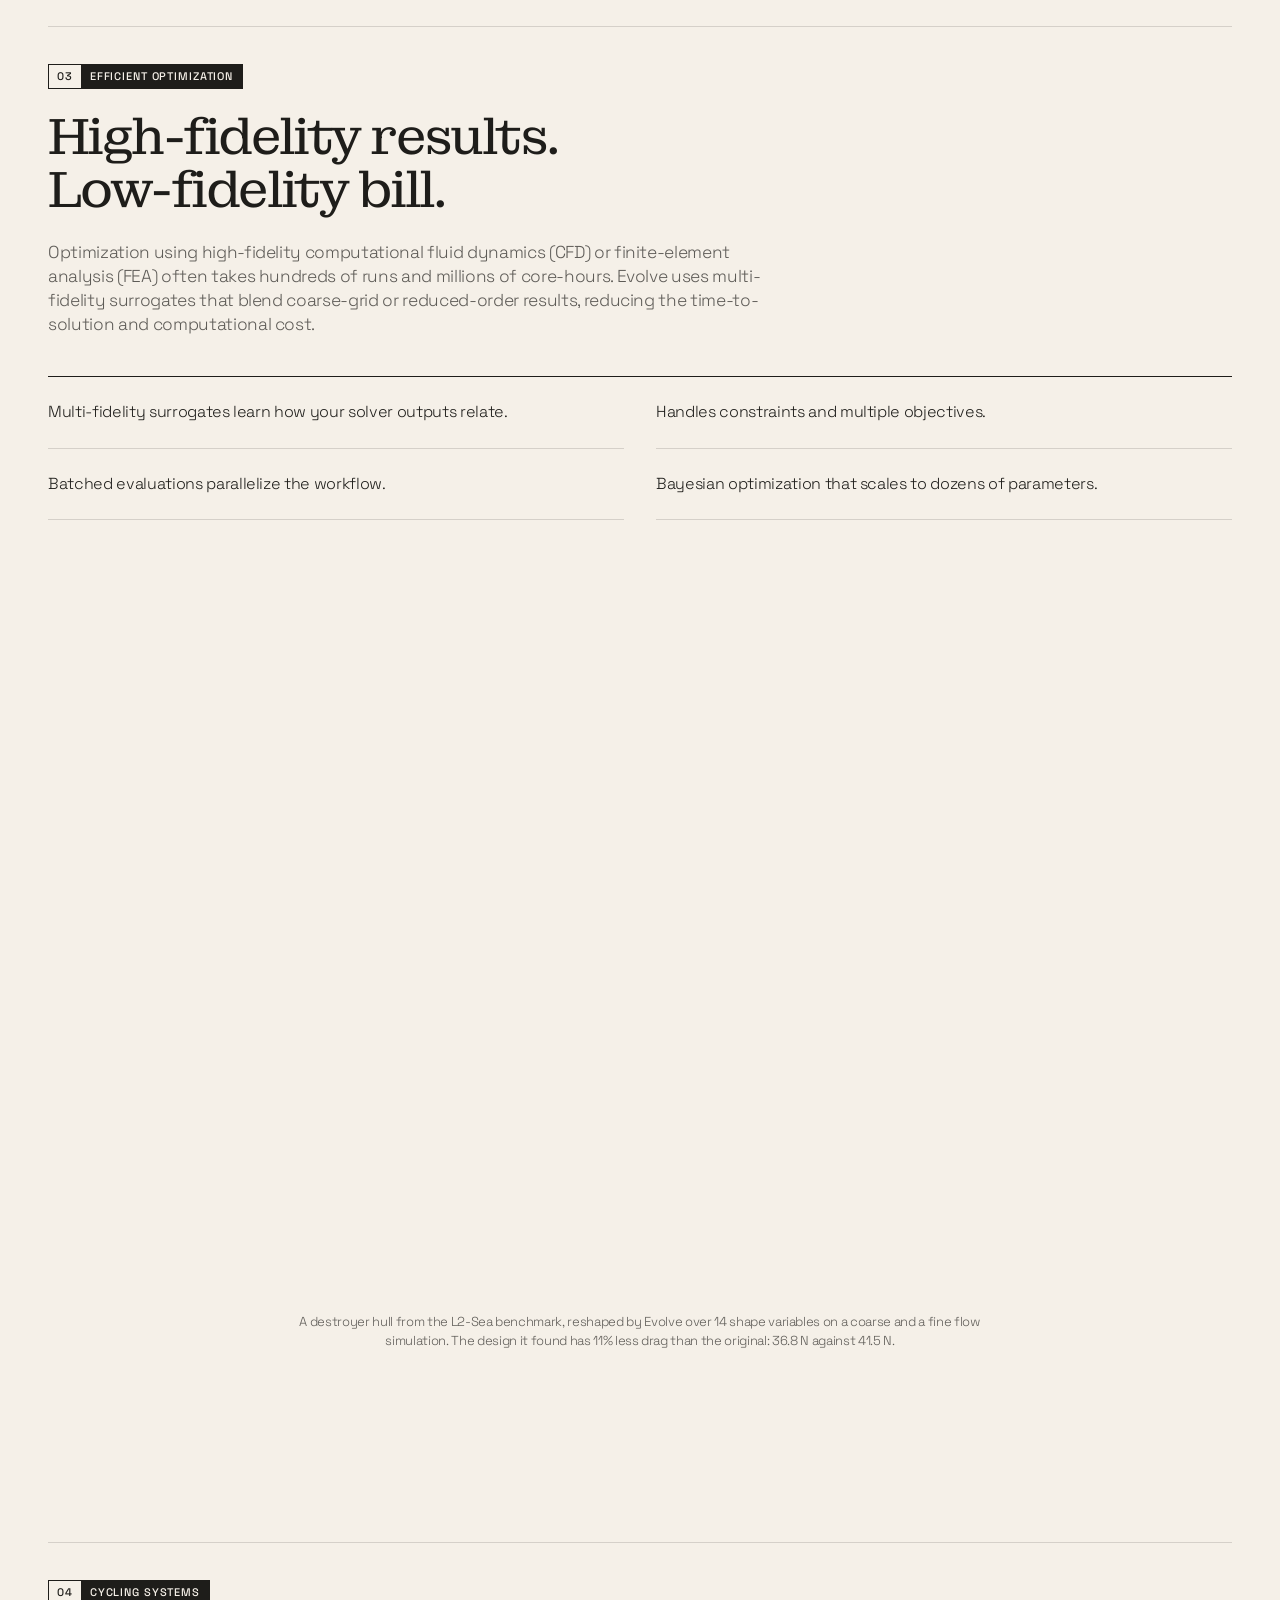
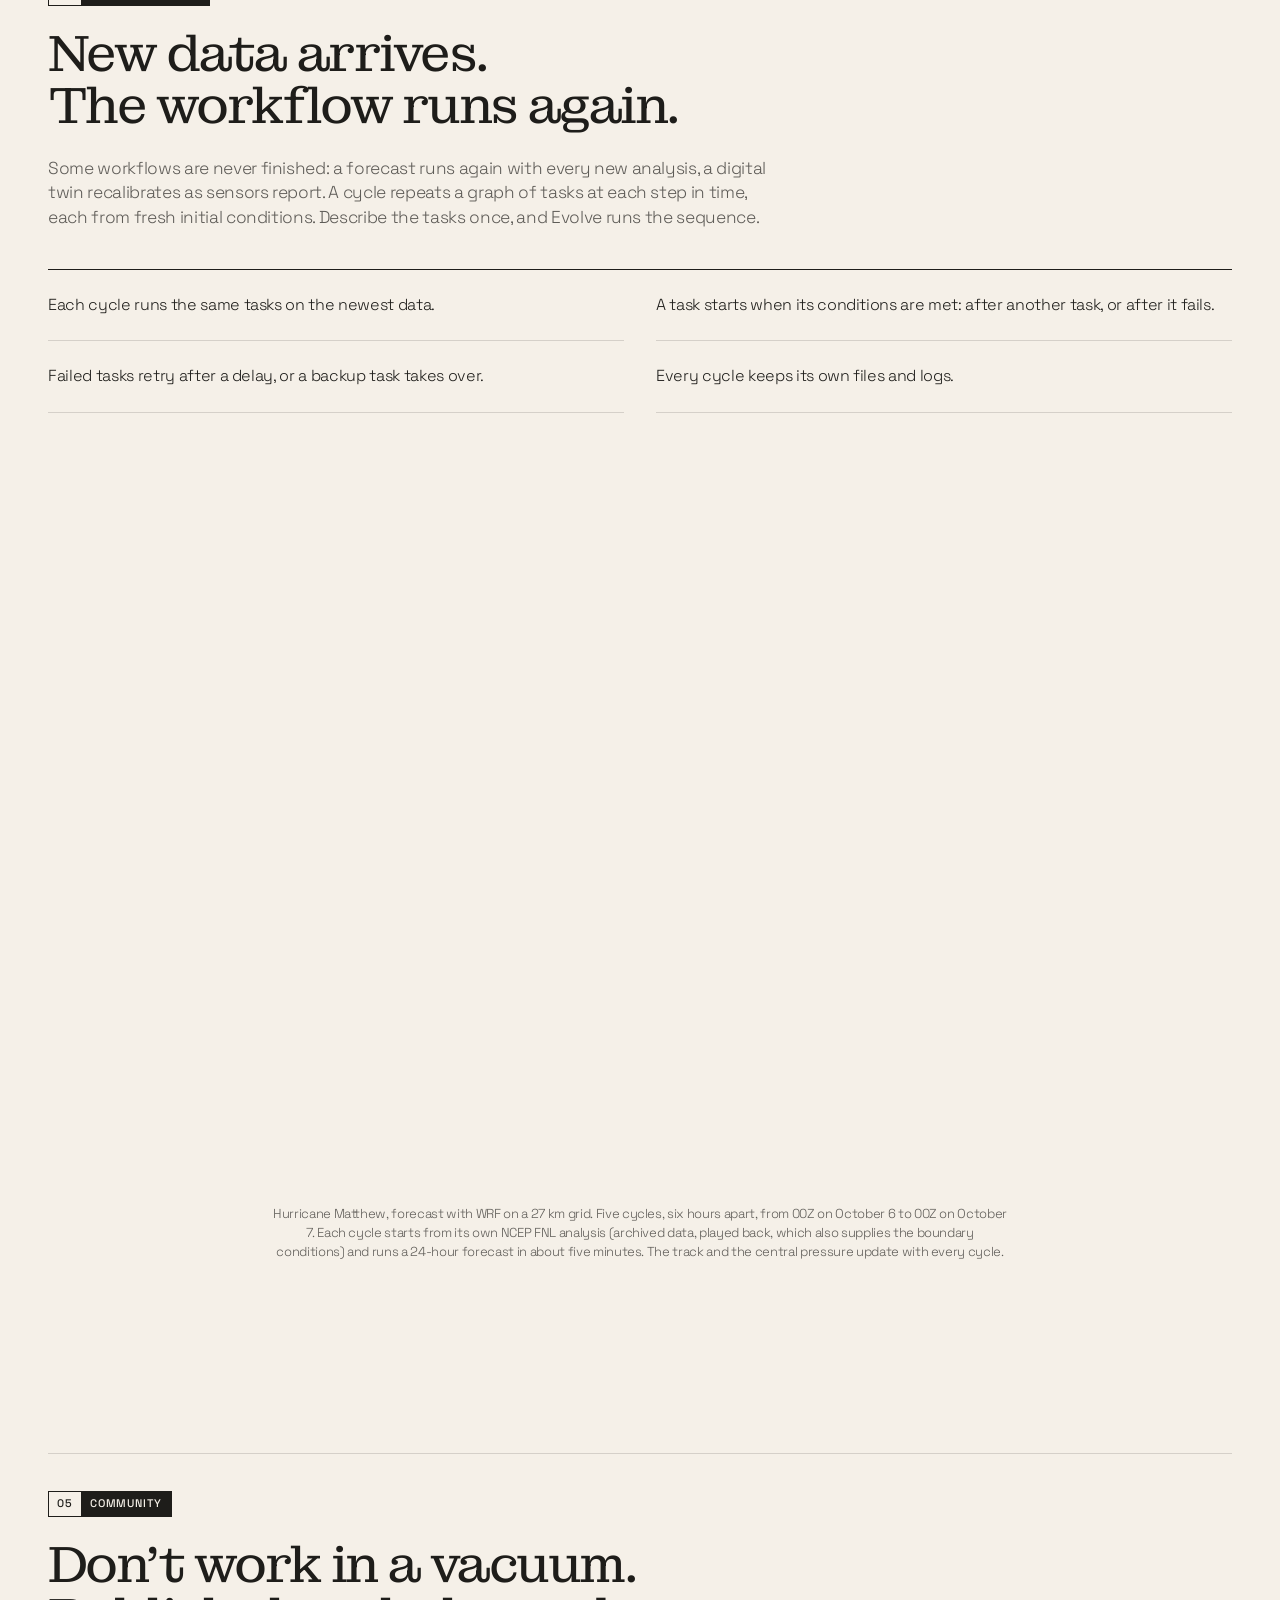
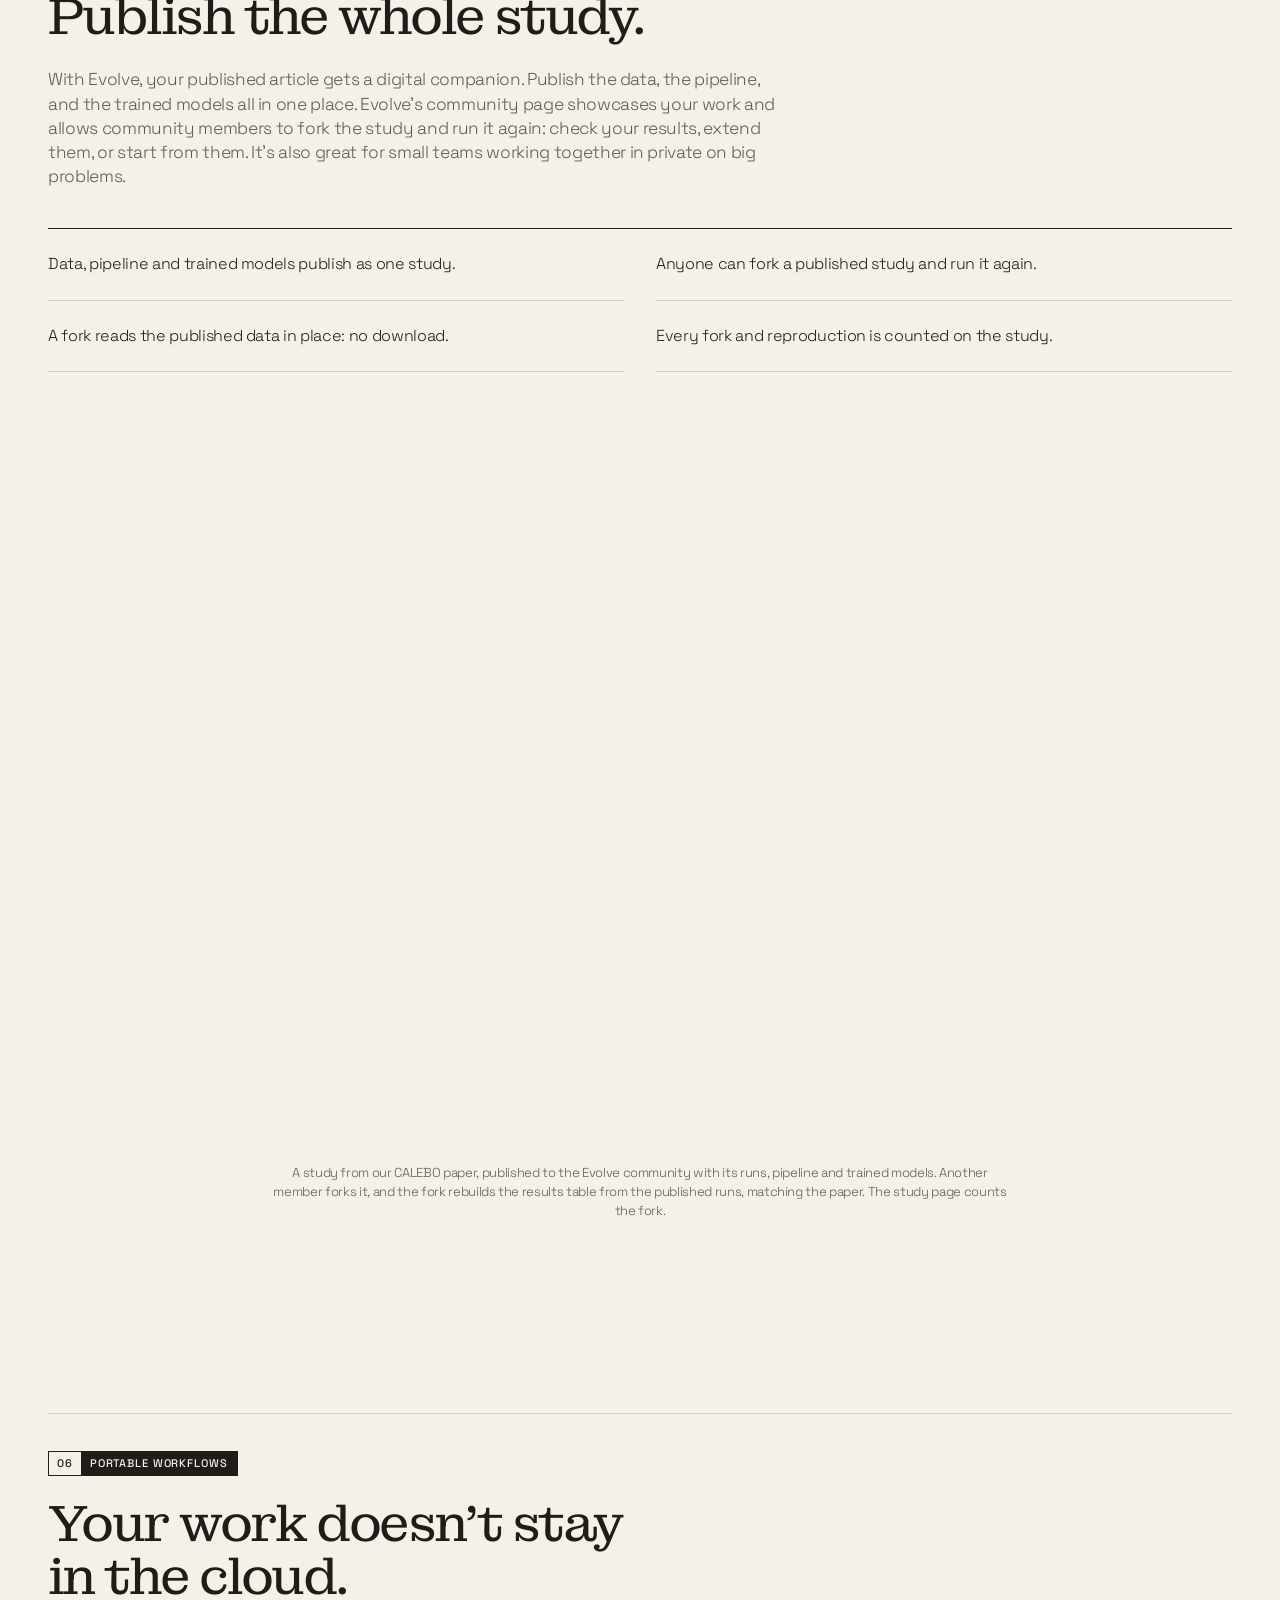
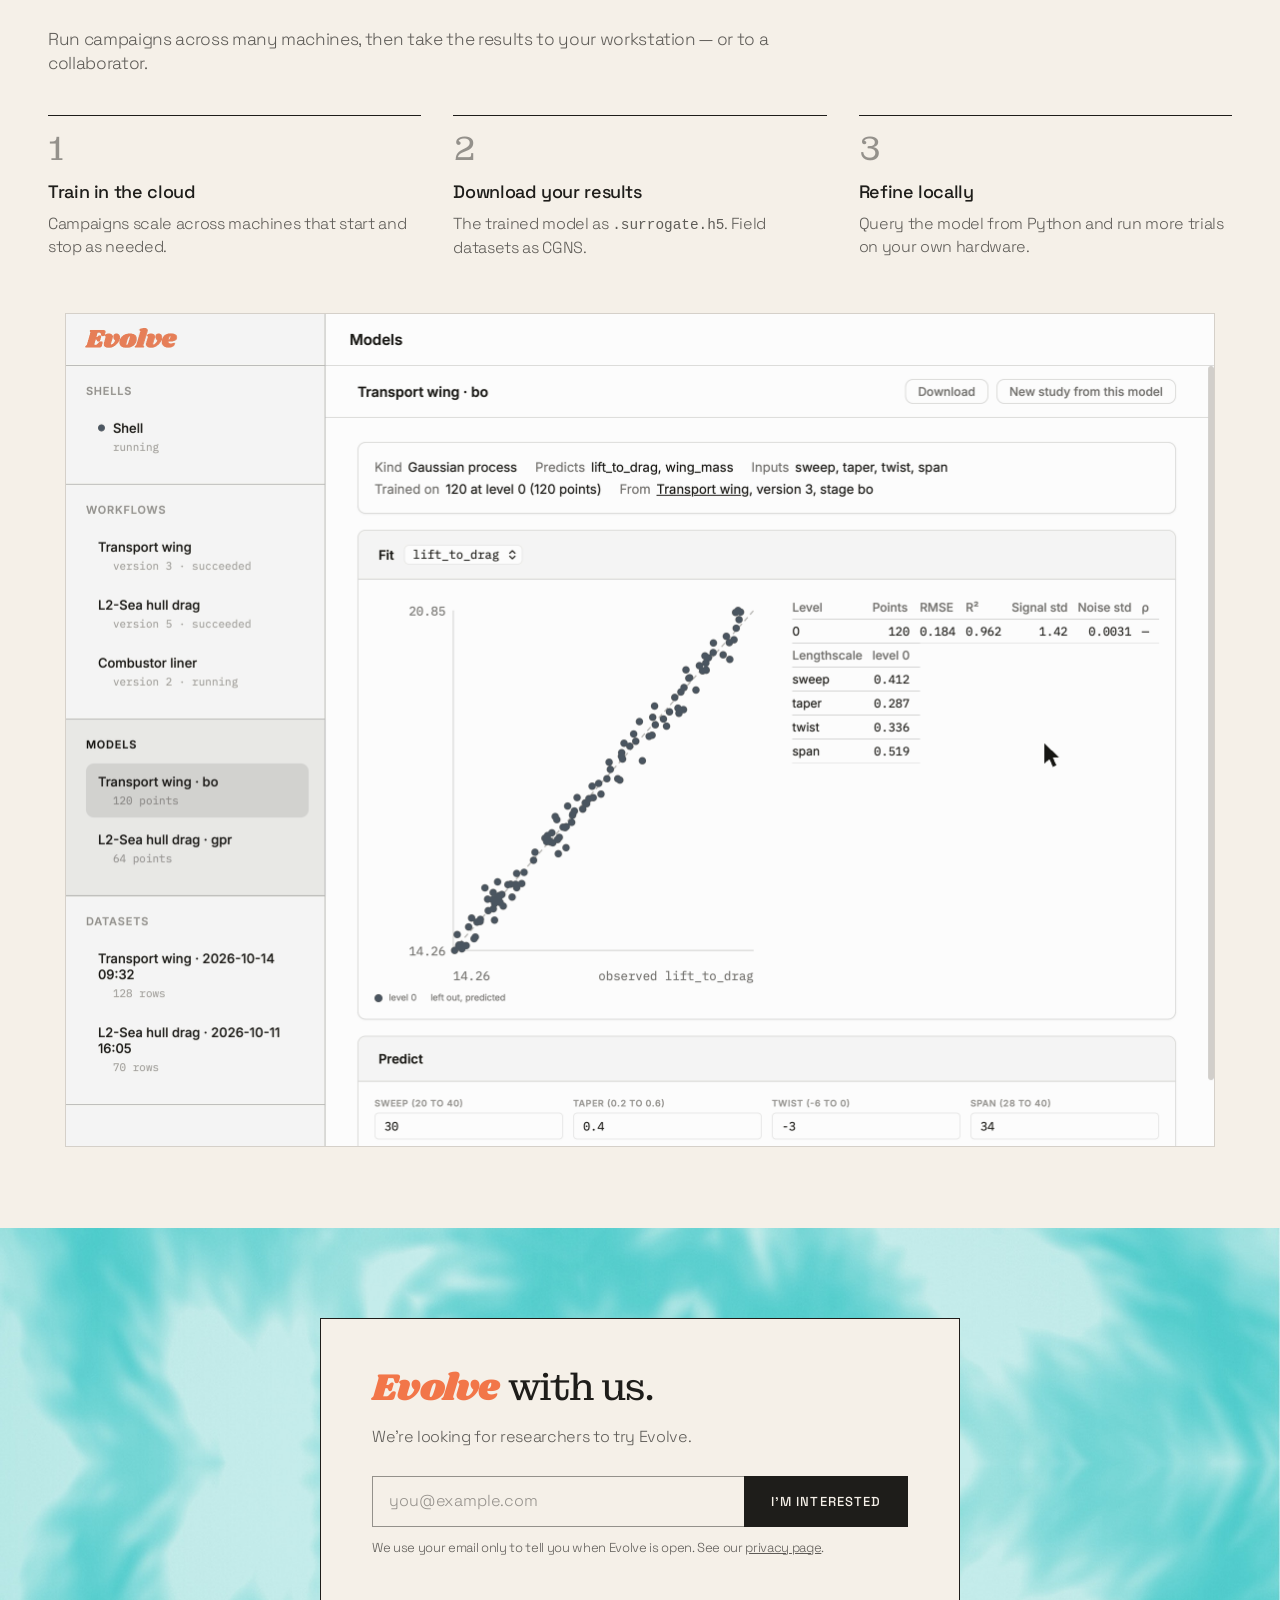
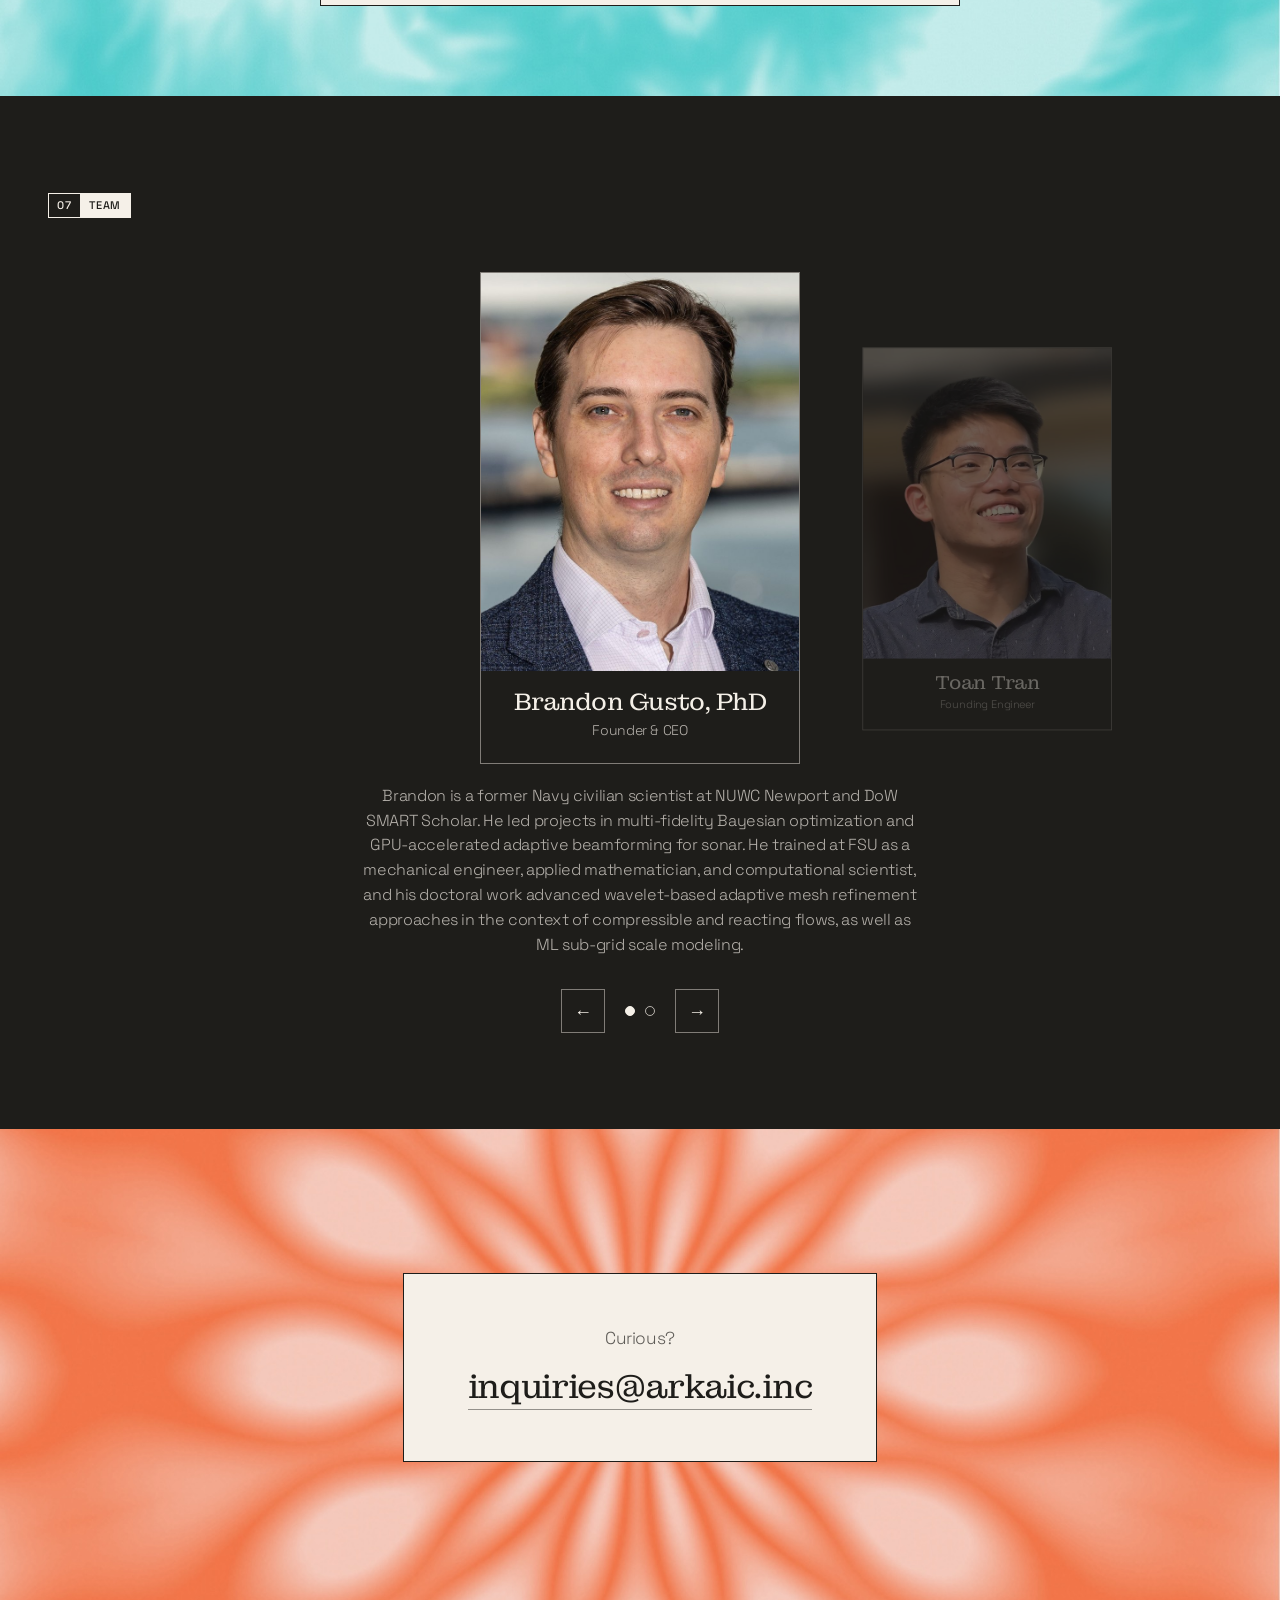
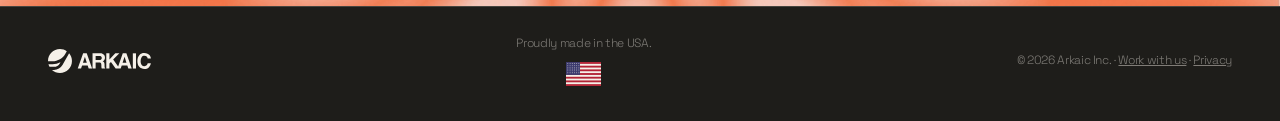
==== commit 158a9784: "The three loops move into section 01, under its heading The tiles section between the hero and secti" ====
--- a/index.html
+++ b/index.html
@@ -32,7 +32,7 @@
   <meta property="og:image" content="https://arkaic.inc/assets/og.jpg">
   <meta name="twitter:card" content="summary_large_image">
 
-  <link rel="stylesheet" href="styles.css?v=85">
+  <link rel="stylesheet" href="styles.css?v=86">
 </head>
 <body>
   <a class="skip" href="#main">Skip to content</a>
@@ -105,56 +105,6 @@
     </section>
 
     <!-- ============================================================ -->
-    <!-- What Evolve does: three tiles, one glance each                -->
-    <!-- The loops are built in evolve-clips/10-tiles (run, learn,     -->
-    <!-- optimize), on real runs: the RAE 2822 sweep and the L2-Sea   -->
-    <!-- hull. The captions live here so they stay sharp.              -->
-    <!-- ============================================================ -->
-    <section class="section paper tiles" aria-label="What Evolve does">
-      <div class="tile-grid">
-        <article class="tile">
-          <div class="tile-cap">latin hypercube sampling</div>
-          <div class="tile-box">
-            <img src="assets/tile-run.gif" width="780" height="432"
-              alt="A terminal on the user's own machine: evolve login signs it in, the machines are listed with their prices, a sweep of 100 sampled cases is launched on an e6-8 machine with SU2 loaded, and the job is listed as running">
-          </div>
-          <div class="tile-cmd">100 cases &rarr; one job, running</div>
-          <h2 class="h3">Launch simulations</h2>
-          <p>
-            Load a solver, pick a machine, say yes. Evolve runs every case and
-            keeps the files and logs.
-          </p>
-        </article>
-        <article class="tile">
-          <div class="tile-cap">gaussian process</div>
-          <div class="tile-box">
-            <img src="assets/tile-learn.gif" width="780" height="432"
-              alt="The 97 drag values over Mach number and angle of attack, then the Gaussian process surrogate fitted to them sweeps across the design space as a shaded map with contours, and a probe reads the predicted drag and its uncertainty at three places">
-          </div>
-          <div class="tile-cmd">97 runs &rarr; drag anywhere, &plusmn; std</div>
-          <h2 class="h3">Learn the design space</h2>
-          <p>
-            A surrogate fit to the runs predicts anywhere between them, with
-            its uncertainty.
-          </p>
-        </article>
-        <article class="tile">
-          <div class="tile-cap">multi-fidelity bayesian optimization</div>
-          <div class="tile-box">
-            <img src="assets/tile-optimize.gif" width="780" height="432"
-              alt="Drag of the L2-Sea hull against computing cost: 300 cheap coarse-grid runs cluster at the left, then 90 fine runs, and the best fine design steps down to 36.8 newtons, 11 percent below the original 41.5">
-          </div>
-          <div class="tile-cmd">300 coarse + 90 fine &rarr; &minus;11% drag</div>
-          <h2 class="h3">Optimize with fewer runs</h2>
-          <p>
-            Cheap coarse runs guide the expensive fine ones. A destroyer hull
-            lost 11% of its drag in 90 fine runs.
-          </p>
-        </article>
-      </div>
-    </section>
-
-    <!-- ============================================================ -->
     <!-- 01 · Evolve: what it is, and how it runs a study              -->
     <!-- ============================================================ -->
     <section class="section paper lead" id="product" aria-labelledby="product-title">
@@ -164,7 +114,51 @@
 
         <div class="product-intro">
           <h2 id="product-title" class="h2">Don&rsquo;t just optimize, <em class="evolve">Evolve</em>.</h2>
-          <p class="body-lg">
+          <!-- What Evolve does: three loops, one glance each. Built in evolve-clips/10-tiles
+               (run, learn, optimize) on real runs: the RAE 2822 sweep and the L2-Sea hull.
+               The captions live here so they stay sharp. -->
+          <div class="tile-grid">
+            <article class="tile">
+              <div class="tile-cap">latin hypercube sampling</div>
+              <div class="tile-box">
+                <img src="assets/tile-run.gif" width="780" height="432"
+                  alt="A terminal on the user's own machine: evolve login signs it in, the machines are listed with their prices, a sweep of 100 sampled cases is launched on an e6-8 machine with SU2 loaded, and the job is listed as running">
+              </div>
+              <div class="tile-cmd">100 cases &rarr; one job, running</div>
+              <h2 class="h3">Launch simulations</h2>
+              <p>
+                Load a solver, pick a machine, say yes. Evolve runs every case and
+                keeps the files and logs.
+              </p>
+            </article>
+            <article class="tile">
+              <div class="tile-cap">gaussian process</div>
+              <div class="tile-box">
+                <img src="assets/tile-learn.gif" width="780" height="432"
+                  alt="The 97 drag values over Mach number and angle of attack, then the Gaussian process surrogate fitted to them sweeps across the design space as a shaded map with contours, and a probe reads the predicted drag and its uncertainty at three places">
+              </div>
+              <div class="tile-cmd">97 runs &rarr; drag anywhere, &plusmn; std</div>
+              <h2 class="h3">Learn the design space</h2>
+              <p>
+                A surrogate fit to the runs predicts anywhere between them, with
+                its uncertainty.
+              </p>
+            </article>
+            <article class="tile">
+              <div class="tile-cap">multi-fidelity bayesian optimization</div>
+              <div class="tile-box">
+                <img src="assets/tile-optimize.gif" width="780" height="432"
+                  alt="Drag of the L2-Sea hull against computing cost: 300 cheap coarse-grid runs cluster at the left, then 90 fine runs, and the best fine design steps down to 36.8 newtons, 11 percent below the original 41.5">
+              </div>
+              <div class="tile-cmd">300 coarse + 90 fine &rarr; &minus;11% drag</div>
+              <h2 class="h3">Optimize with fewer runs</h2>
+              <p>
+                Cheap coarse runs guide the expensive fine ones. A destroyer hull
+                lost 11% of its drag in 90 fine runs.
+              </p>
+            </article>
+          </div>
+          <!-- <p class="body-lg">
             Evolve drives long-running simulations.  It compresses design
             cycles by an order of magnitude and removes computational barriers
             to discovery.  Run parameter exploration and sensitivity analysis at
@@ -172,7 +166,7 @@
             multi-fidelity surrogates and find optimal designs using
             Bayesian optimization.  Create loops for cyclical workflows.  Use
             agents to help craft, scale, and mend your workflows.  Evolve turns computing into discovery.
-          </p>
+          </p> -->
         </div>
     </section>
 
--- a/styles.css
+++ b/styles.css
@@ -354,12 +354,10 @@
    white ground reads as a frame on Paper; phones get the main column alone */
 .ui-loop img { display: block; width: min(100%, 1150px); height: auto; margin: 0 auto; border: 1px solid var(--ink-15); }
 
-/* what Evolve does: three square loops under the hero, each framed with a
-   mono caption above (the case) and below (the result), then a heading and
-   a line. The GIFs are 800 px and rendered on Paper, so the frame holds
-   Paper margins around a white plot (evolve-clips/10-tiles). */
-.tiles { padding-top: var(--section-y); padding-bottom: 0; }
-.tiles + .section { padding-top: 48px; }   /* the tiles sit close over section 01: half the usual gap, then the rule */
+/* what Evolve does: three wide loops under section 01's heading, each framed with a
+   mono caption above (the method) and below (the result), then a heading and a line.
+   The GIFs are 780 x 432 with no margins of their own (evolve-clips/10-tiles). */
+.product-intro .tile-grid { margin-top: 48px; }   /* the three loops, under section 01's heading */
 /* the three tiles share rows (subgrid), so the headings sit on one line across the
    row and the paragraphs start level, as on boat.dev */
 .tile-grid { display: grid; grid-template-columns: repeat(3, minmax(0, 1fr)); gap: 0 32px; }
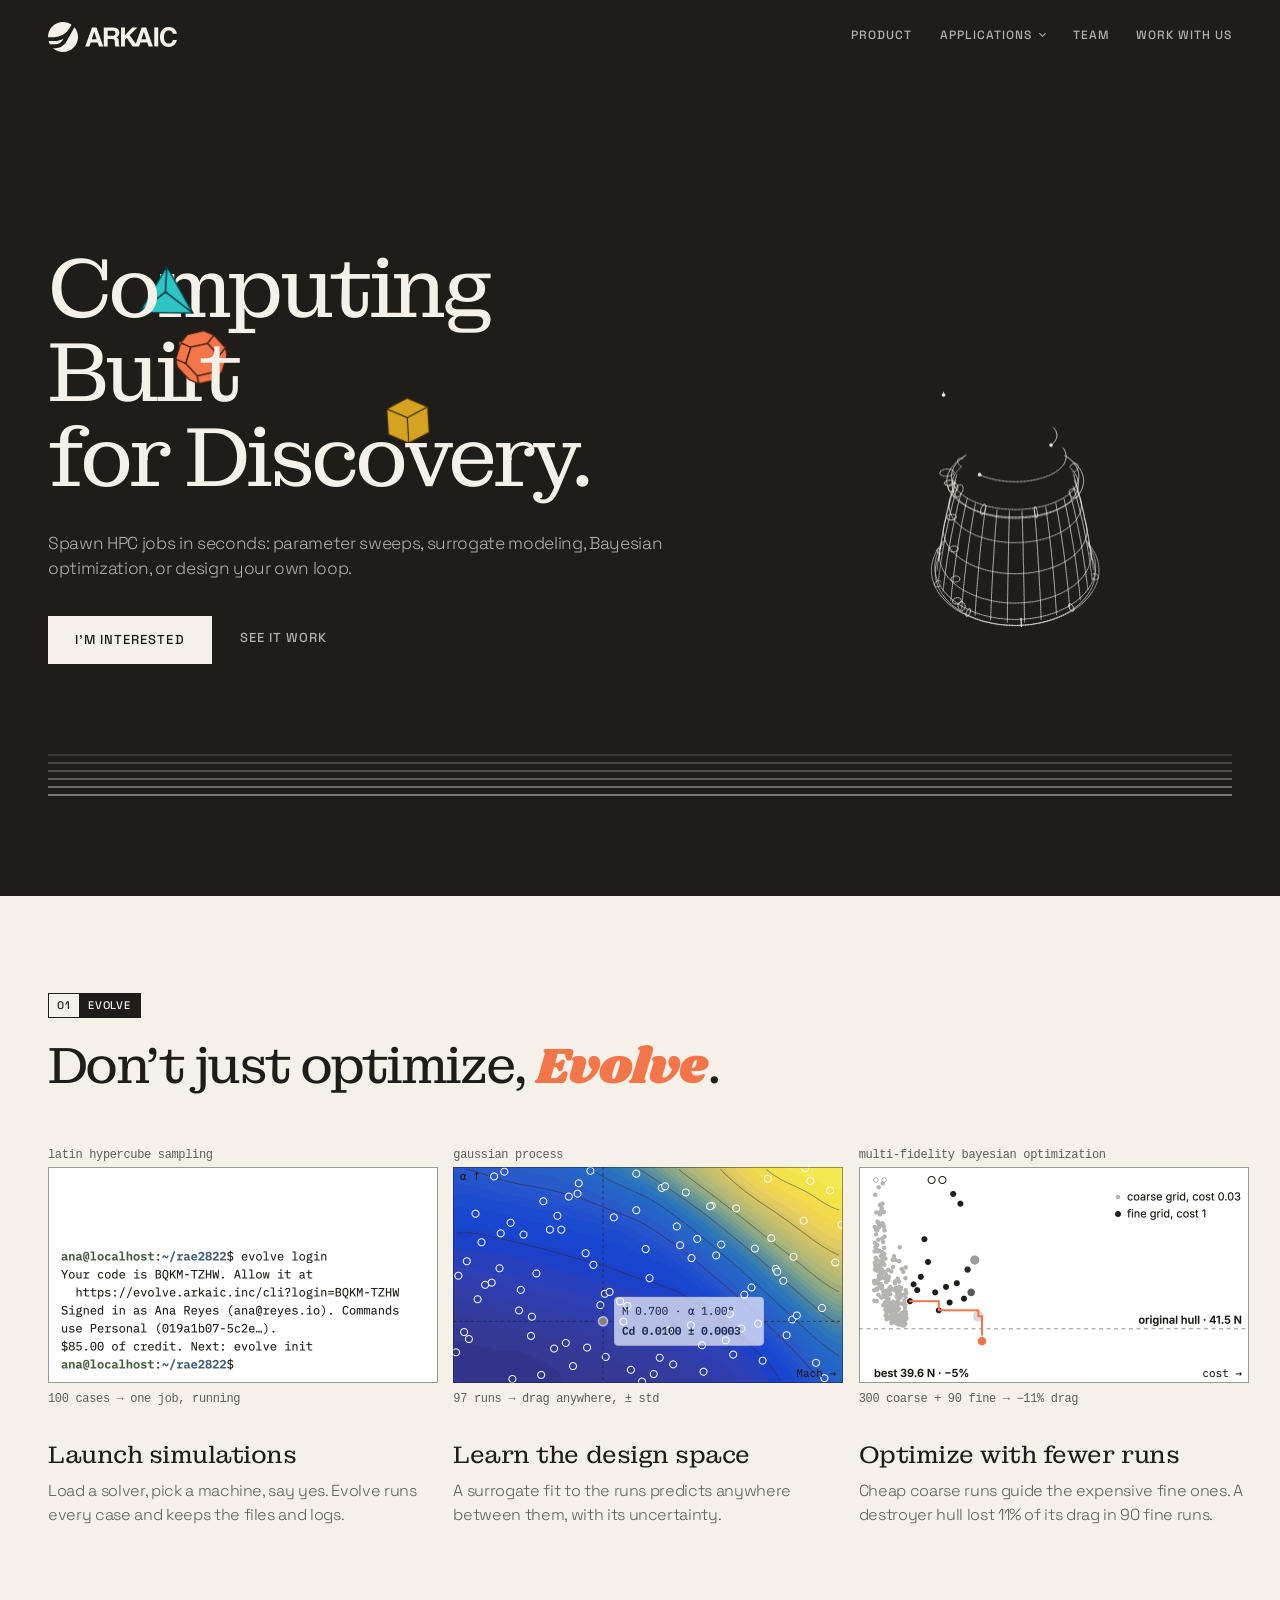
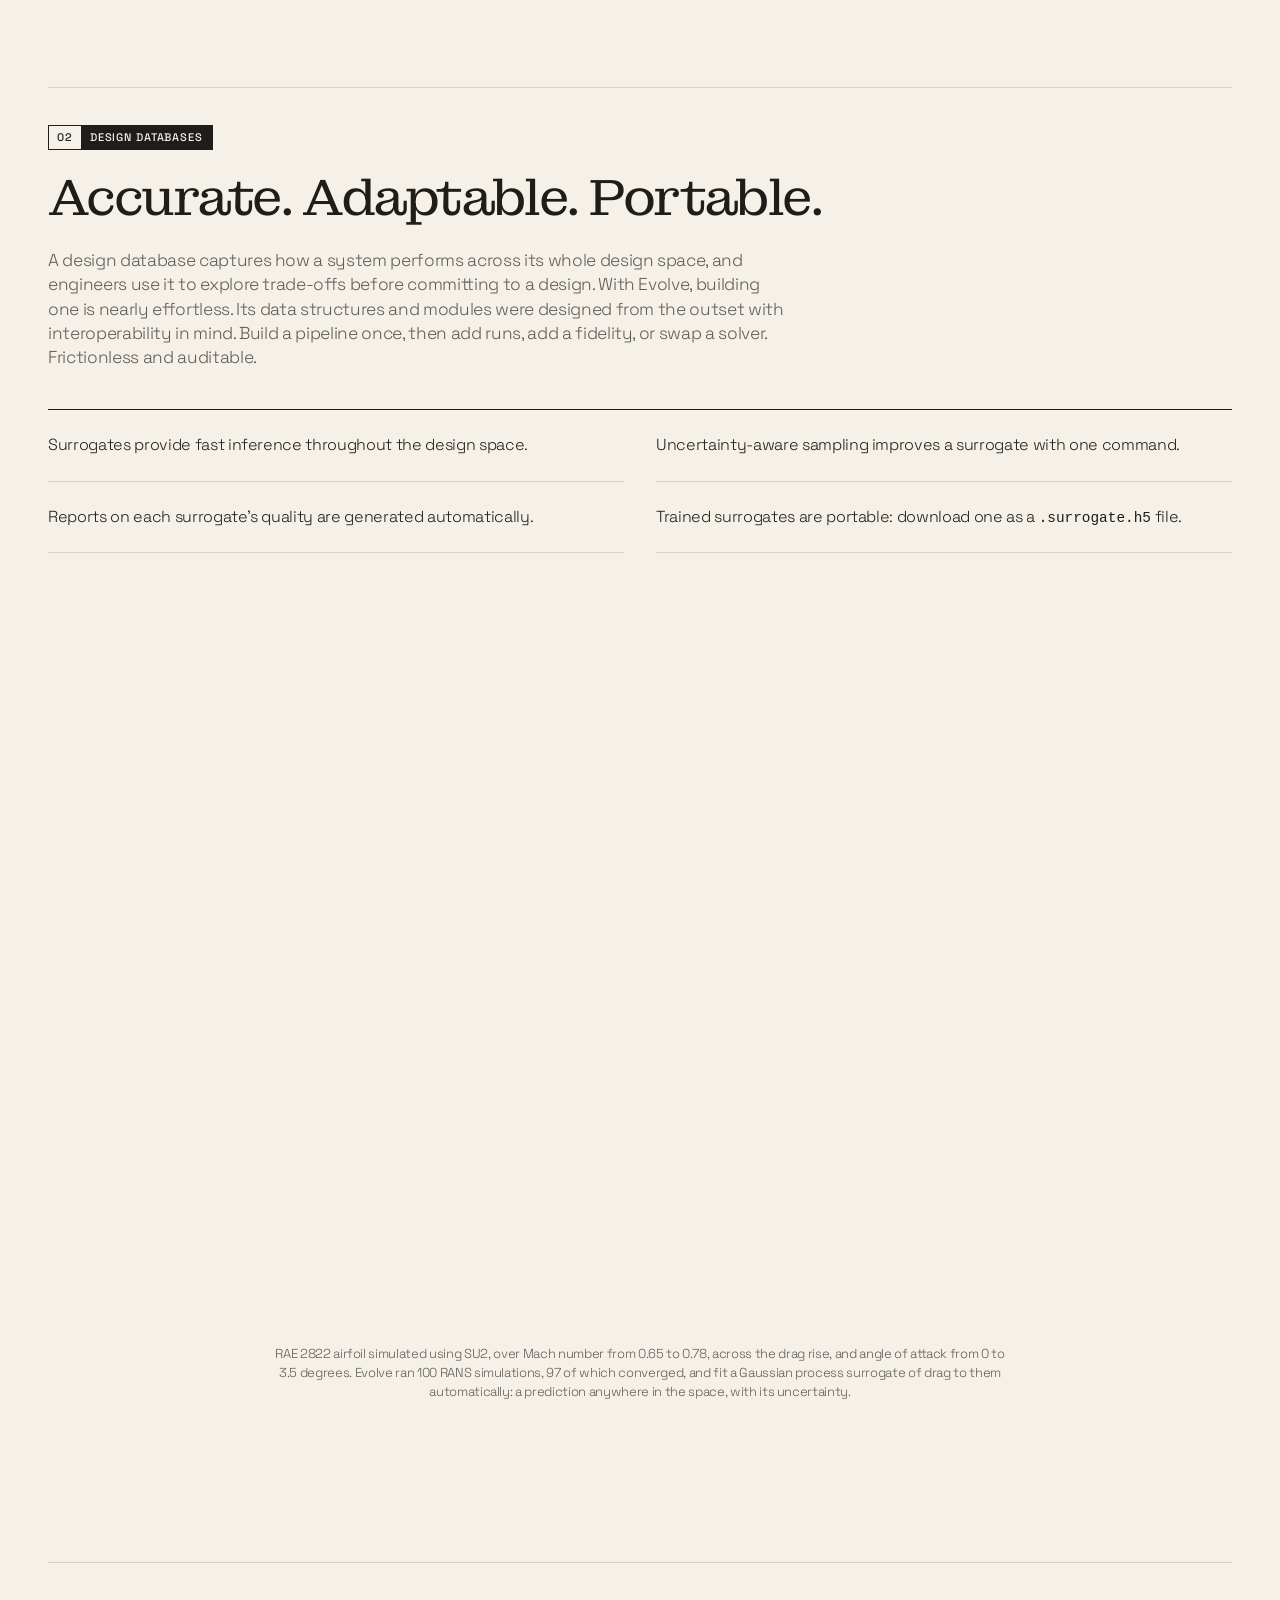
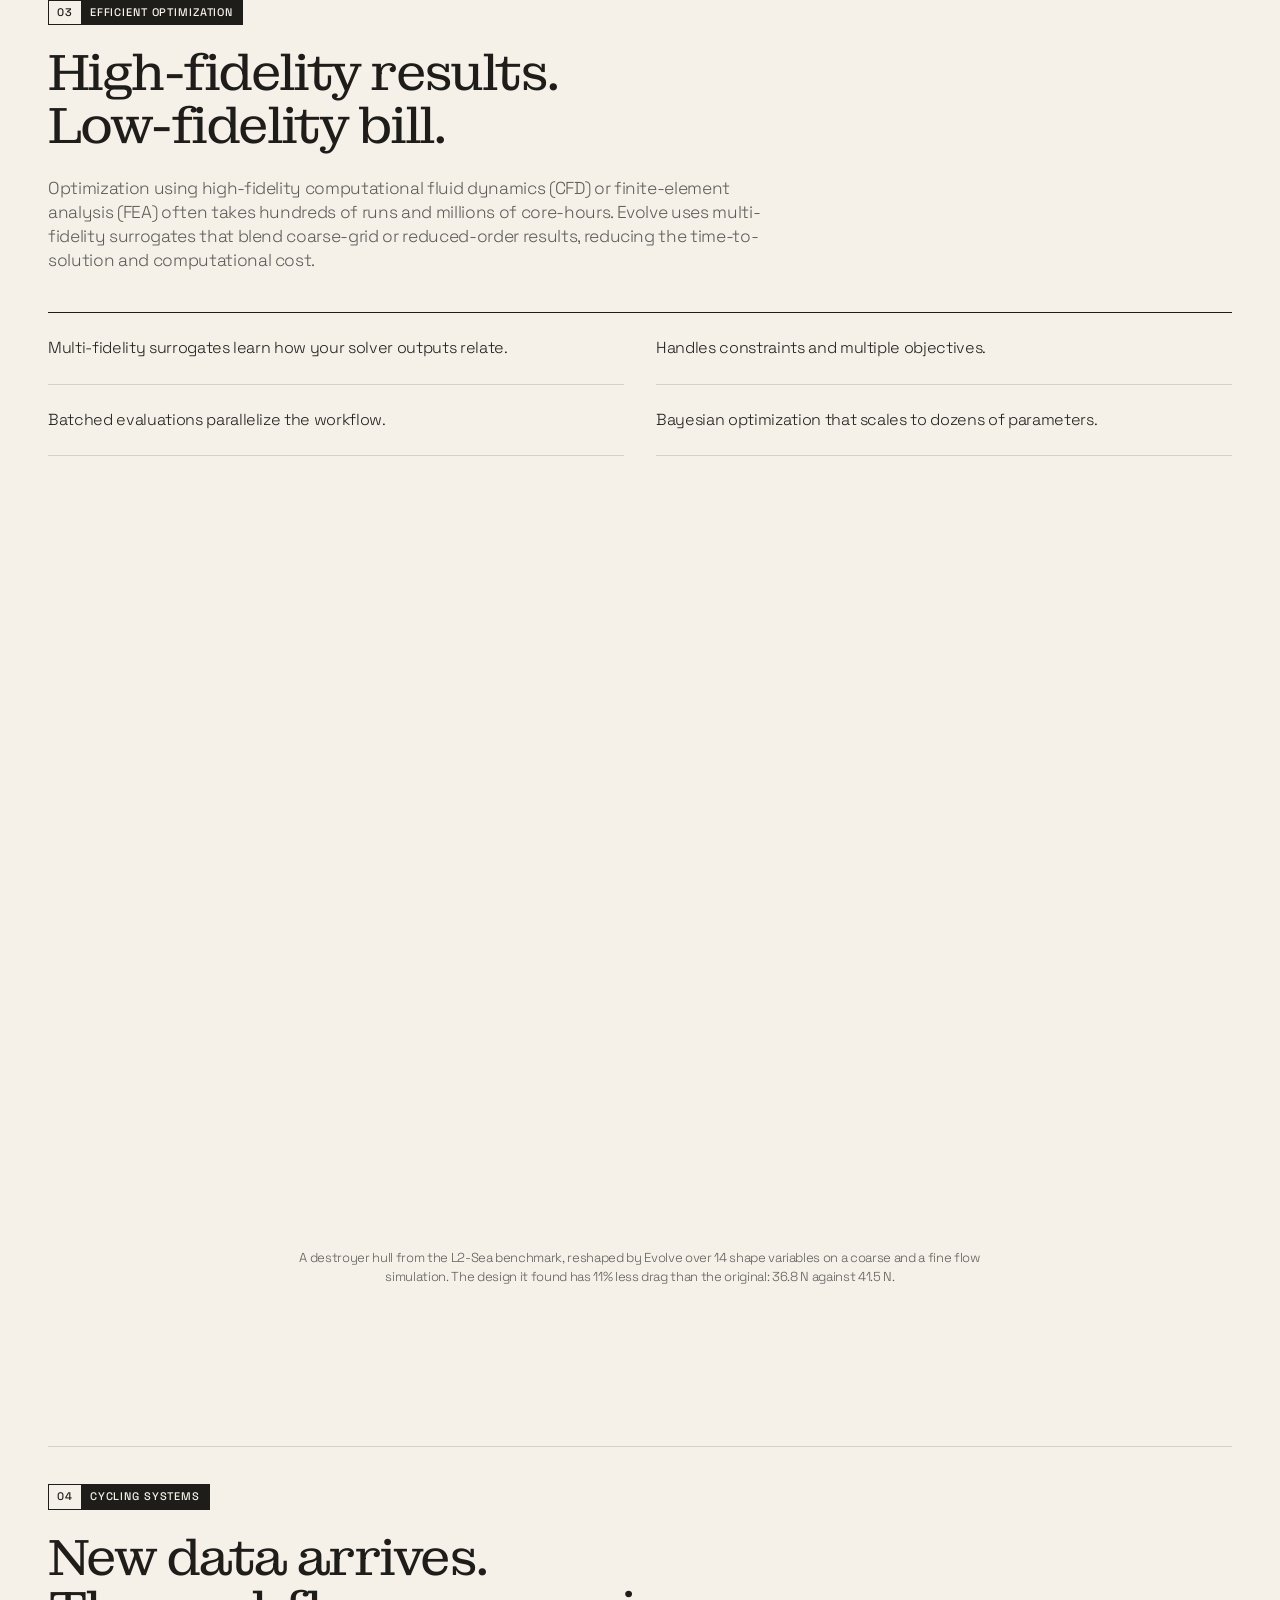
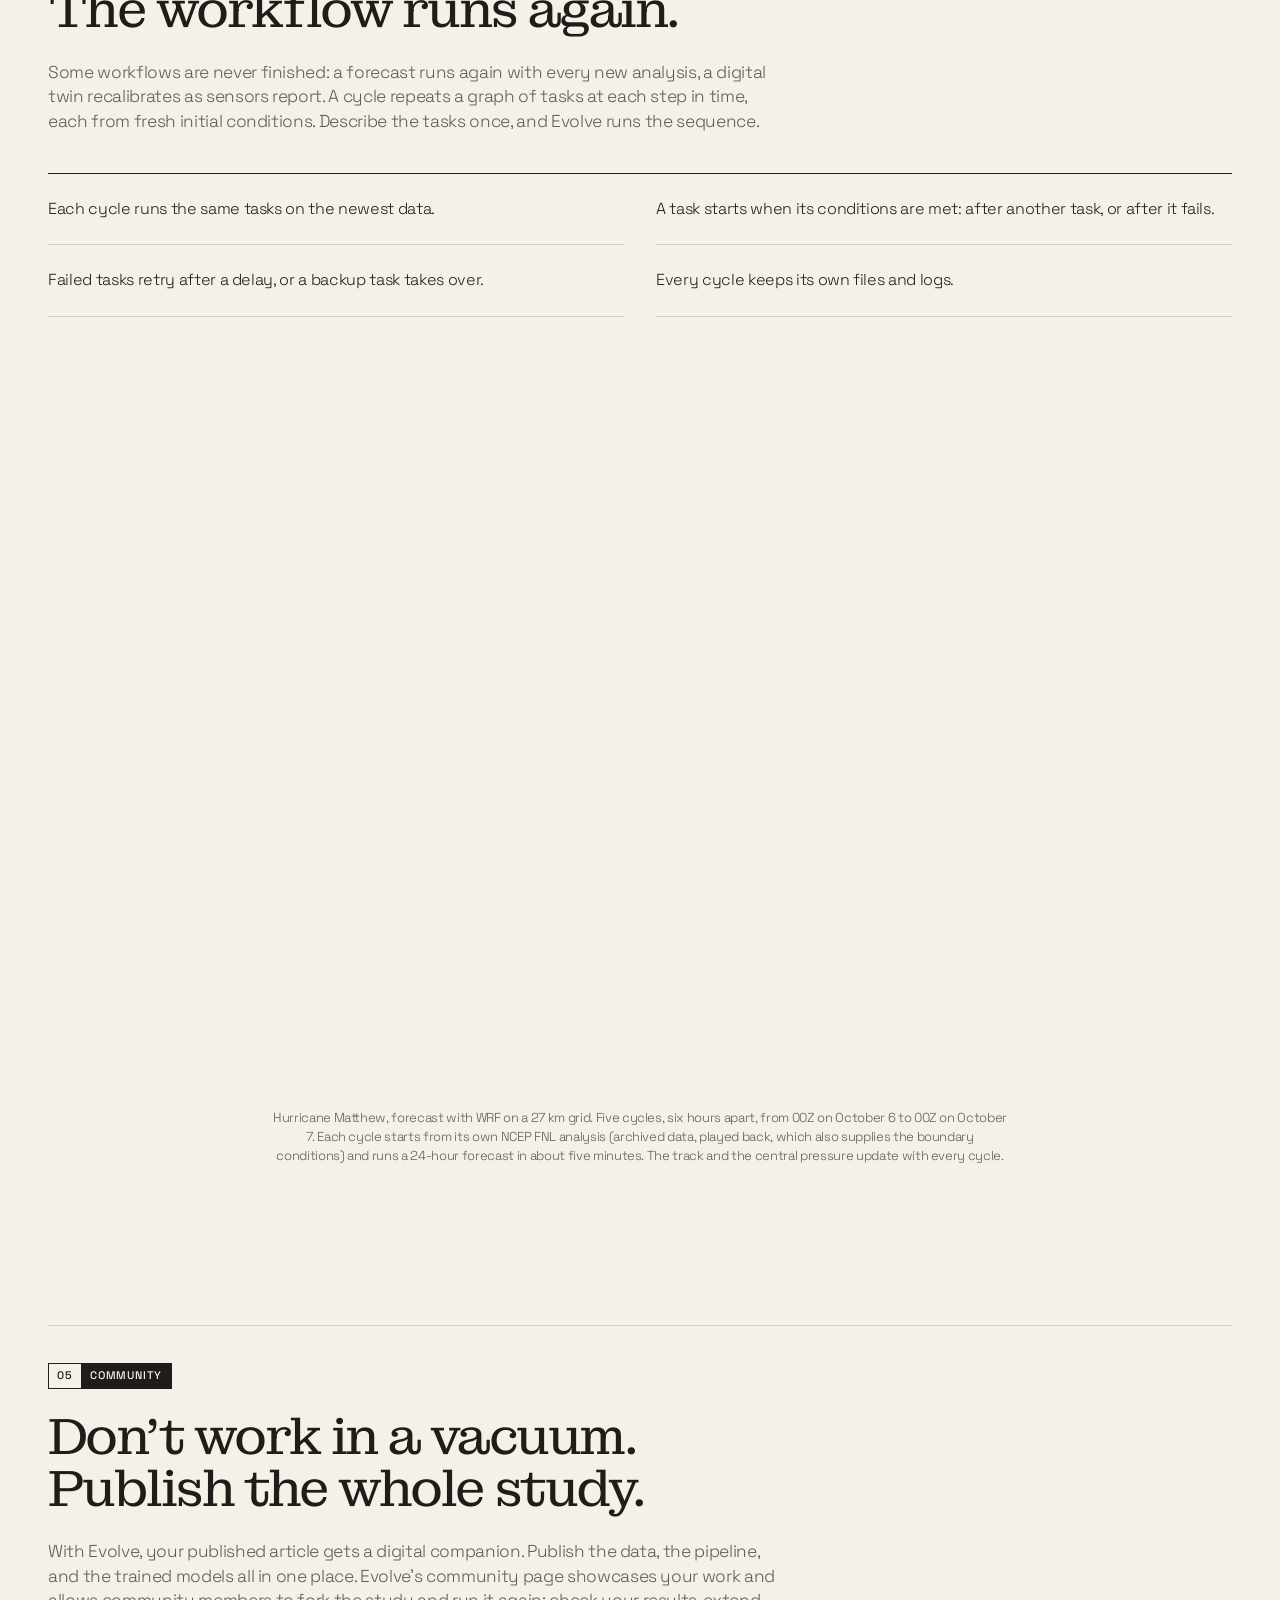
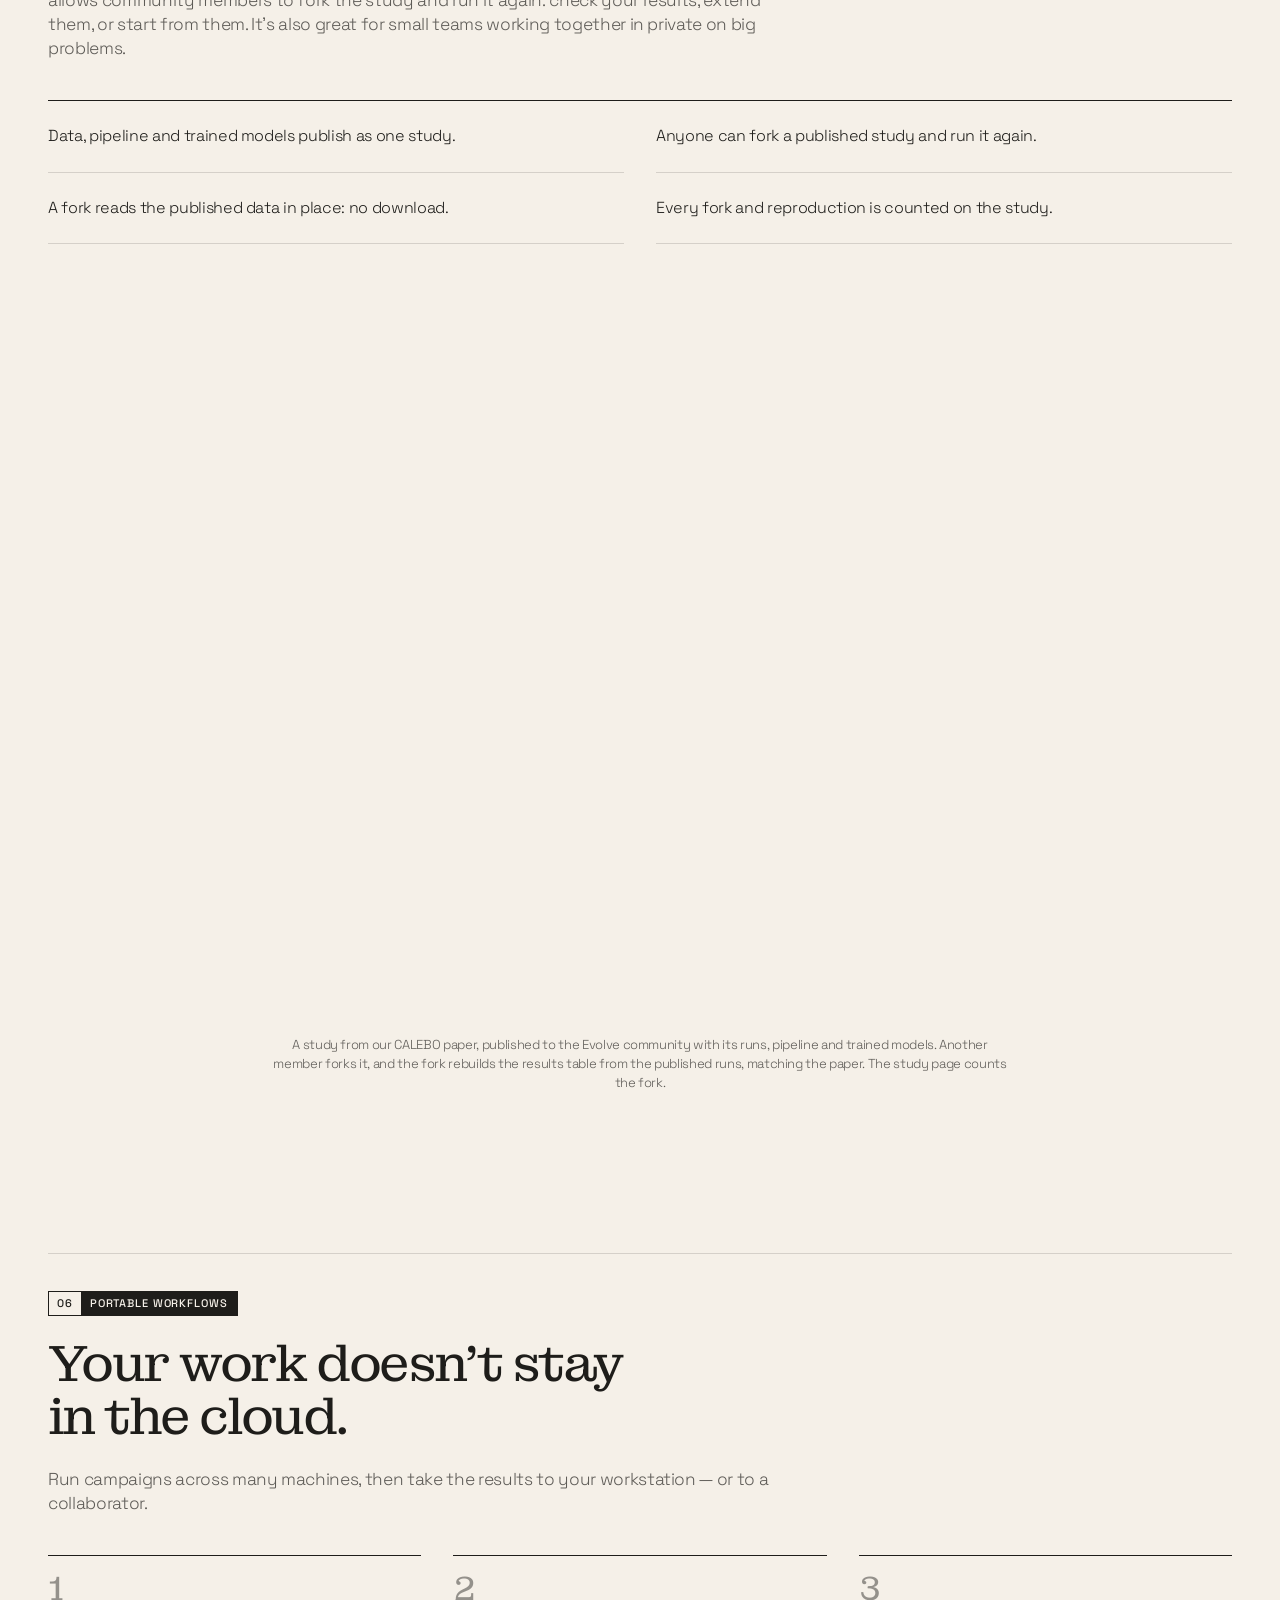
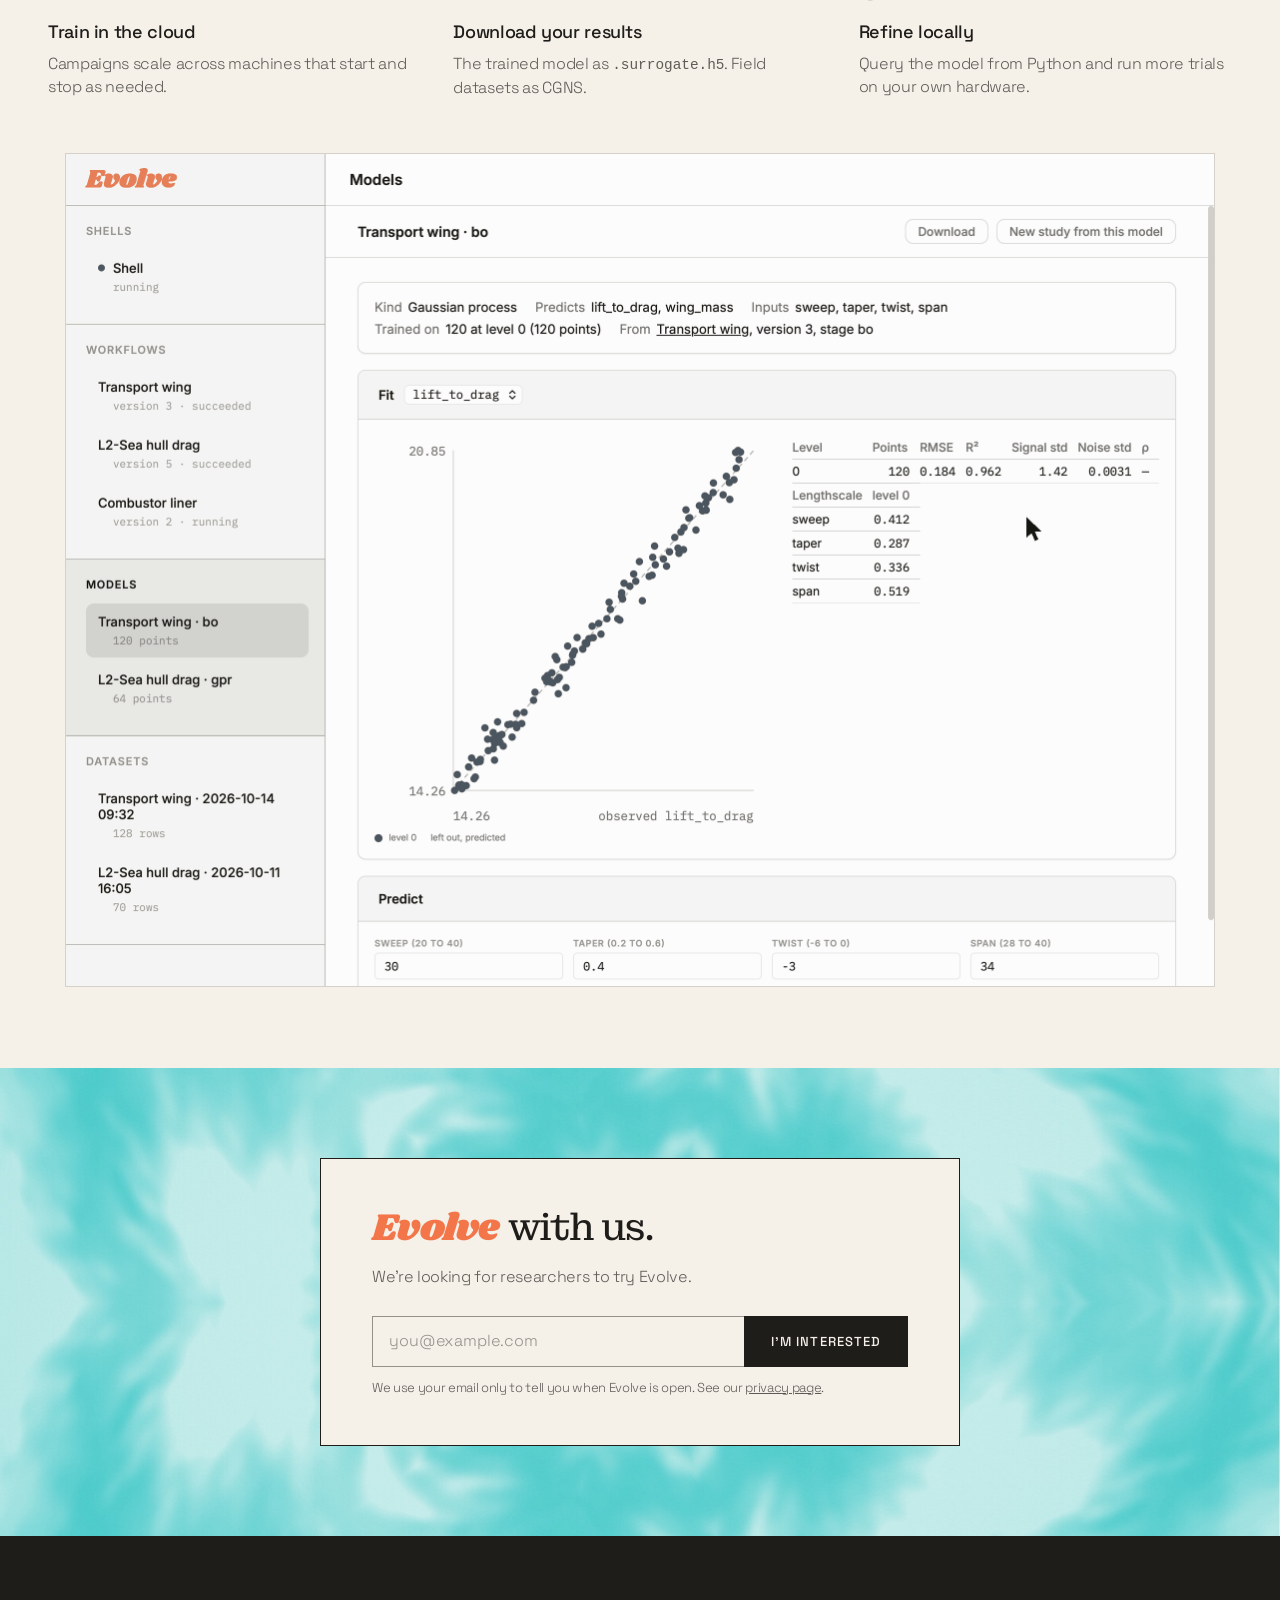
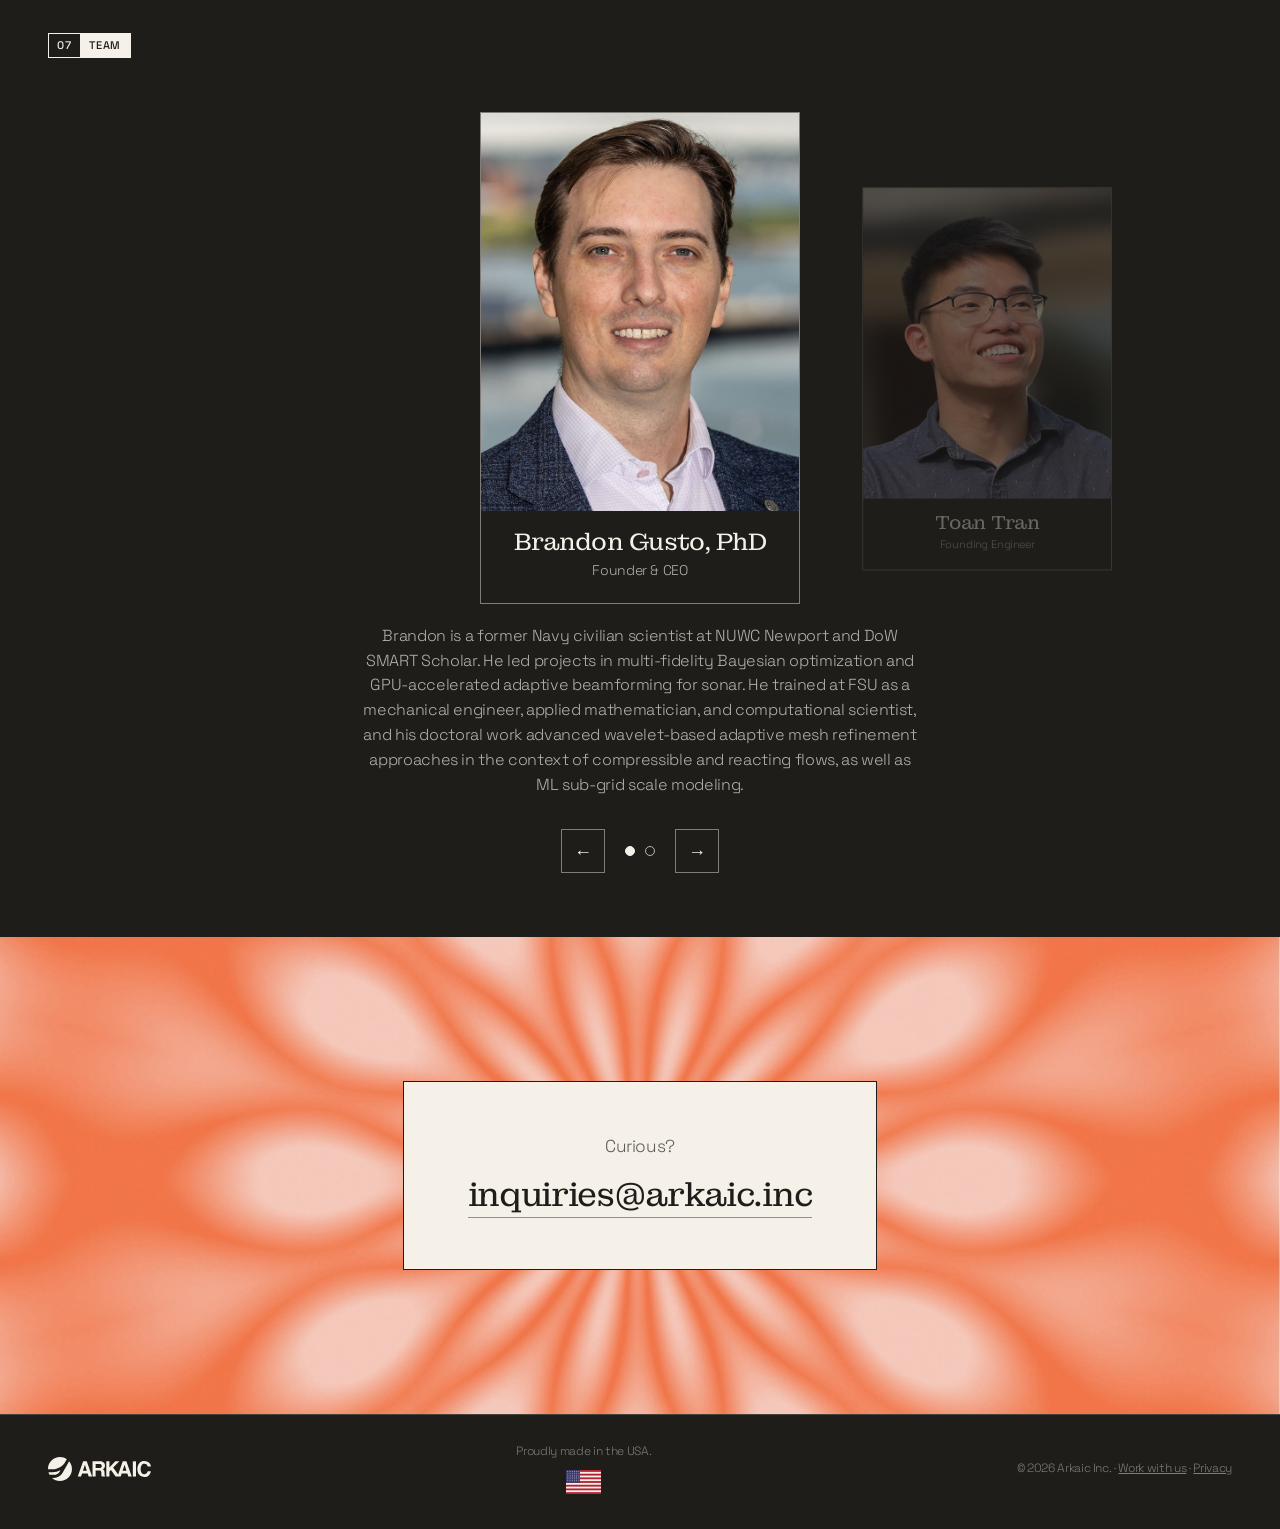
==== commit 6983caad: "Sections: less padding under than over Co-Authored-By: Claude Fable 5.1 <noreply@anthropic.com>" ====
--- a/index.html
+++ b/index.html
@@ -32,7 +32,7 @@
   <meta property="og:image" content="https://arkaic.inc/assets/og.jpg">
   <meta name="twitter:card" content="summary_large_image">
 
-  <link rel="stylesheet" href="styles.css?v=86">
+  <link rel="stylesheet" href="styles.css?v=87">
 </head>
 <body>
   <a class="skip" href="#main">Skip to content</a>
--- a/styles.css
+++ b/styles.css
@@ -282,7 +282,7 @@
 }
 
 /* ---- sections + grid ---- */
-.section { padding: var(--section-y) var(--gutter); }
+.section { padding: var(--section-y) var(--gutter) calc(var(--section-y) - 32px); }   /* less under than over: the next section's rule carries its own clearance */
 .section > * { max-width: var(--max); margin-left: auto; margin-right: auto; }
 .paper { background: var(--paper); color: var(--ink); }
 .graphite { background: var(--graphite); color: var(--paper); }
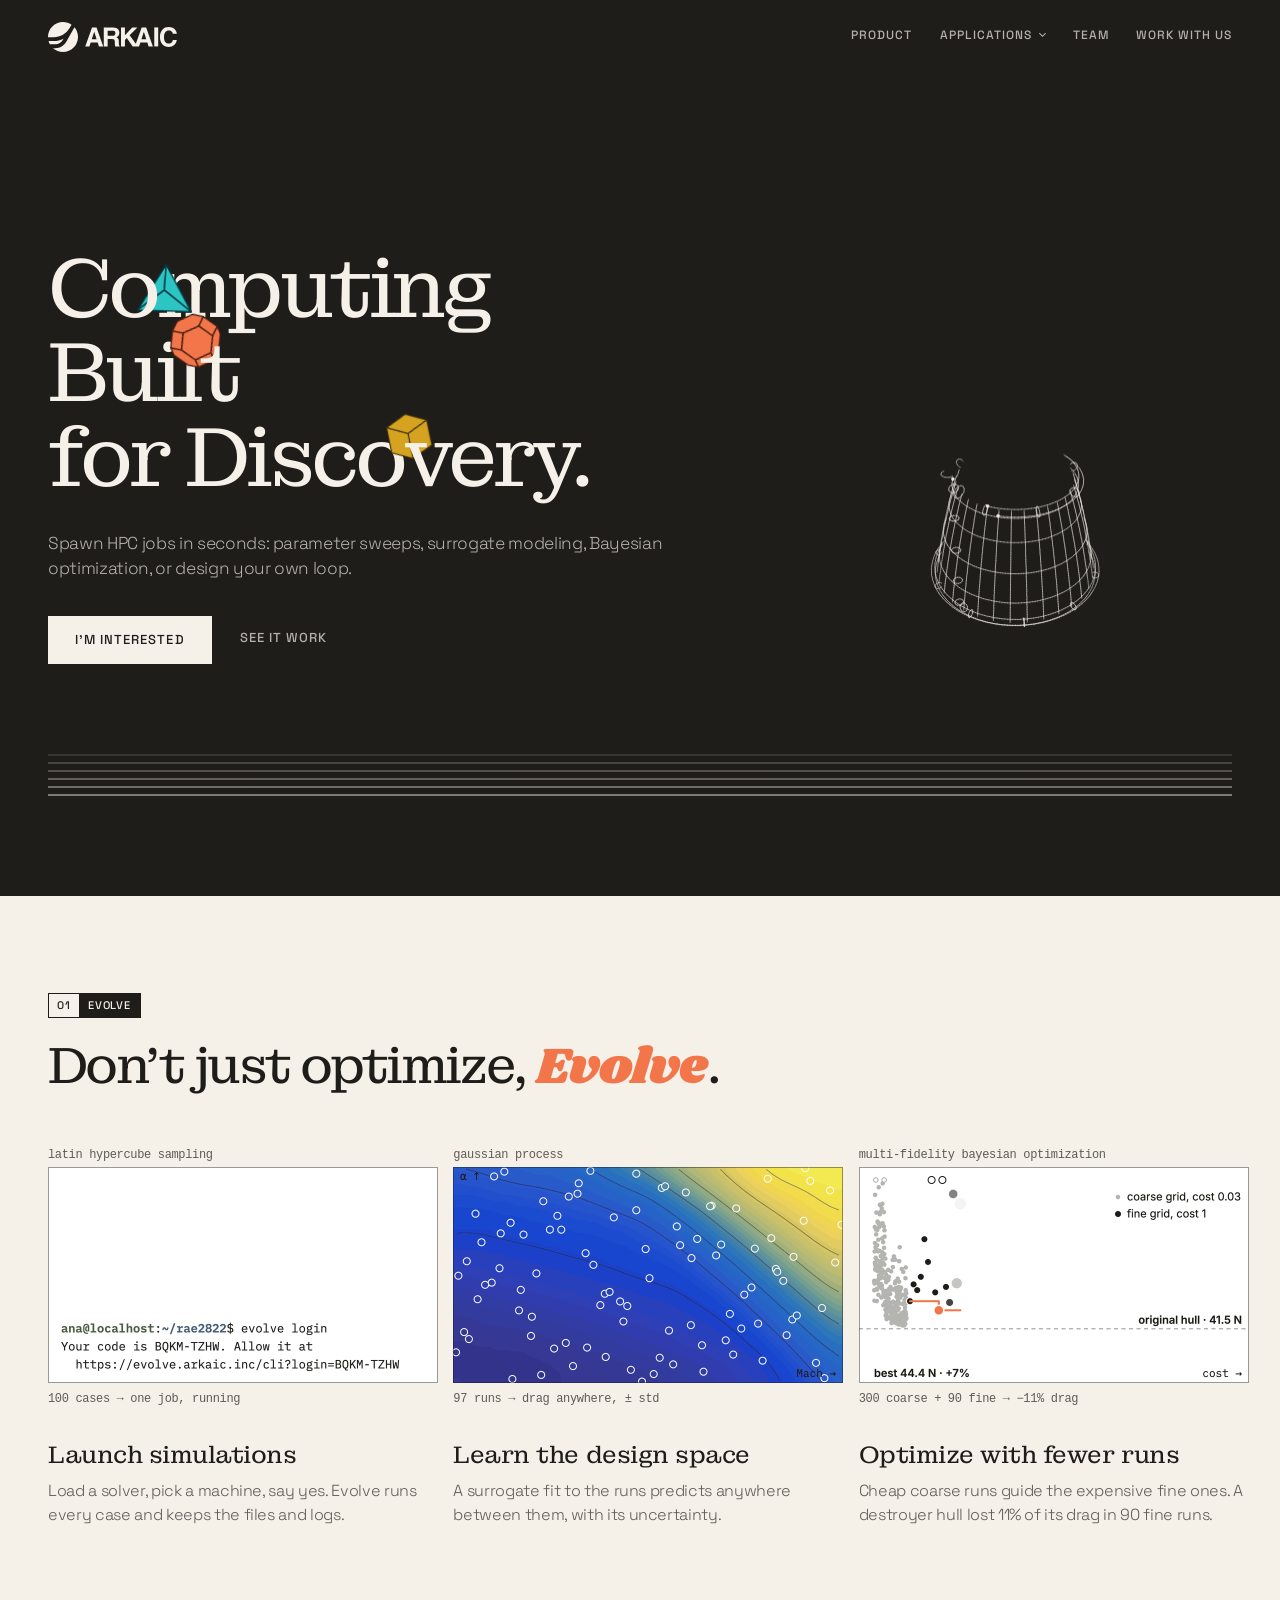
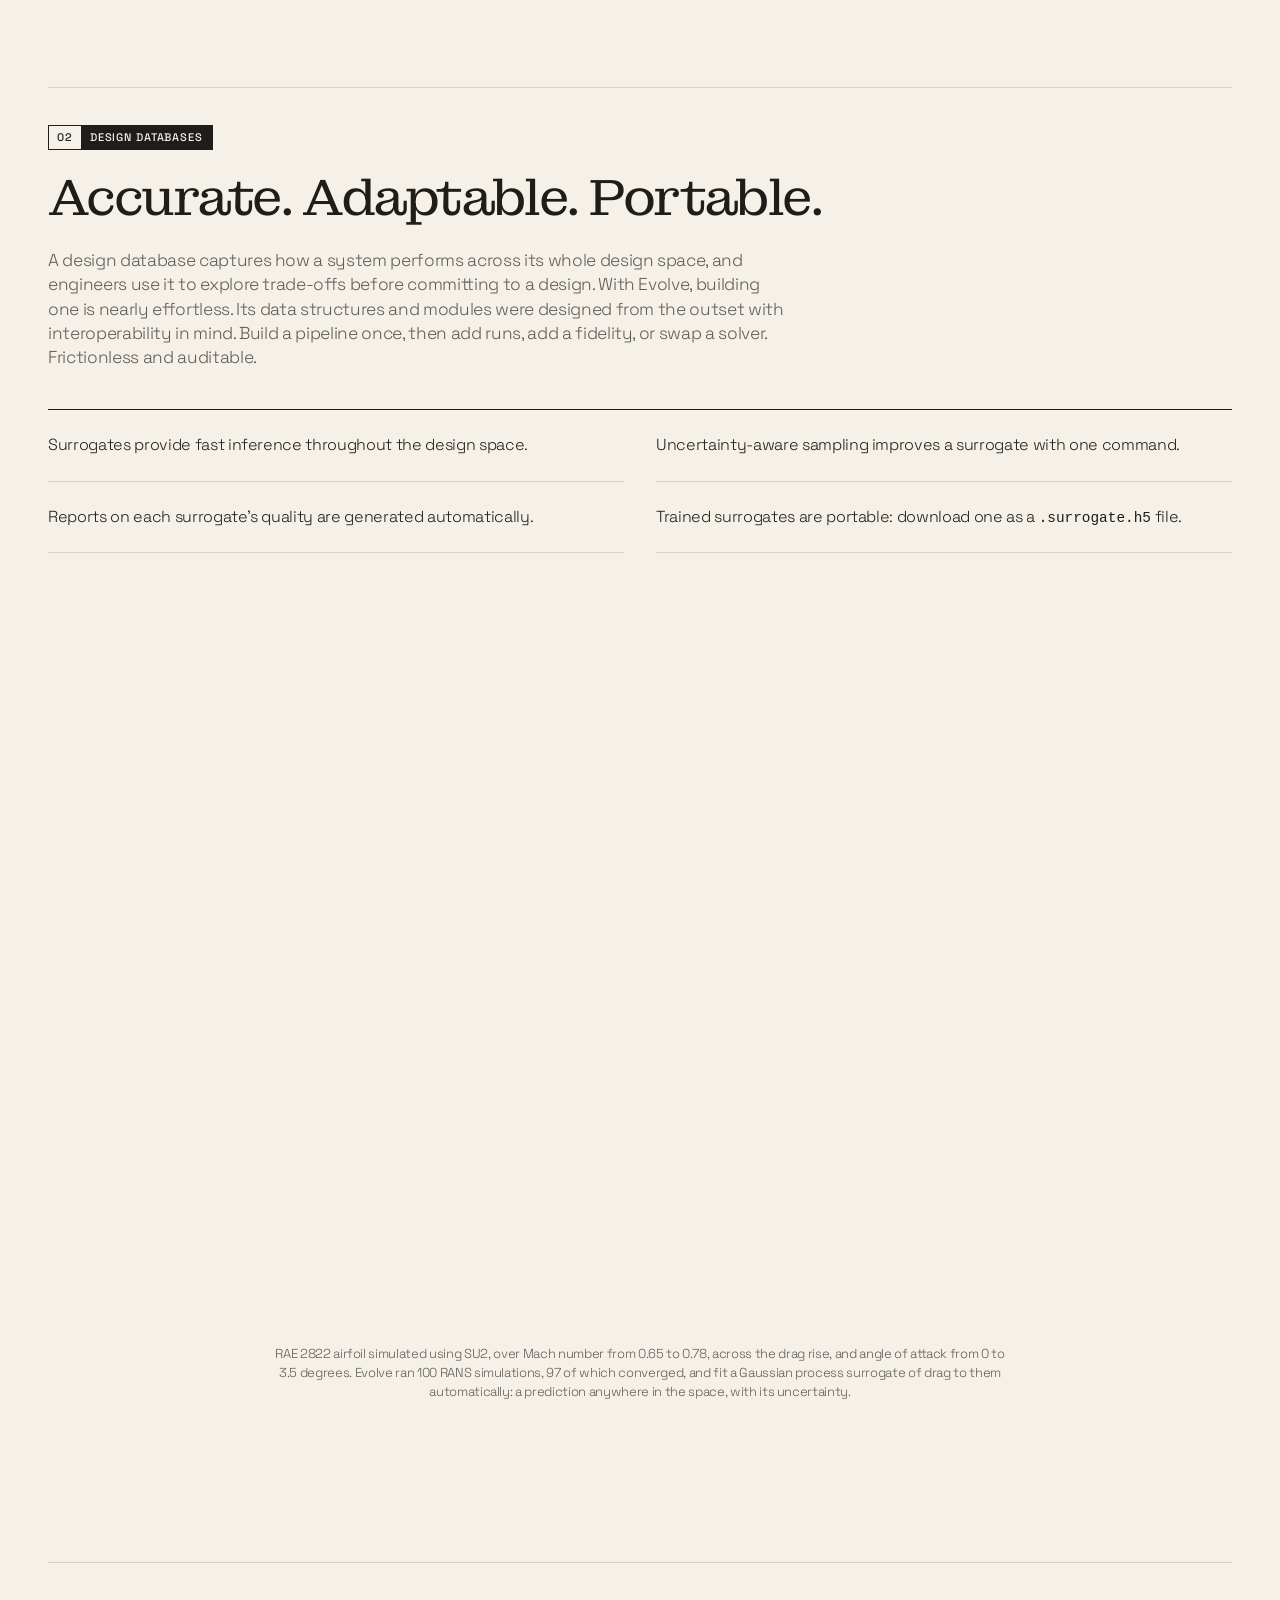
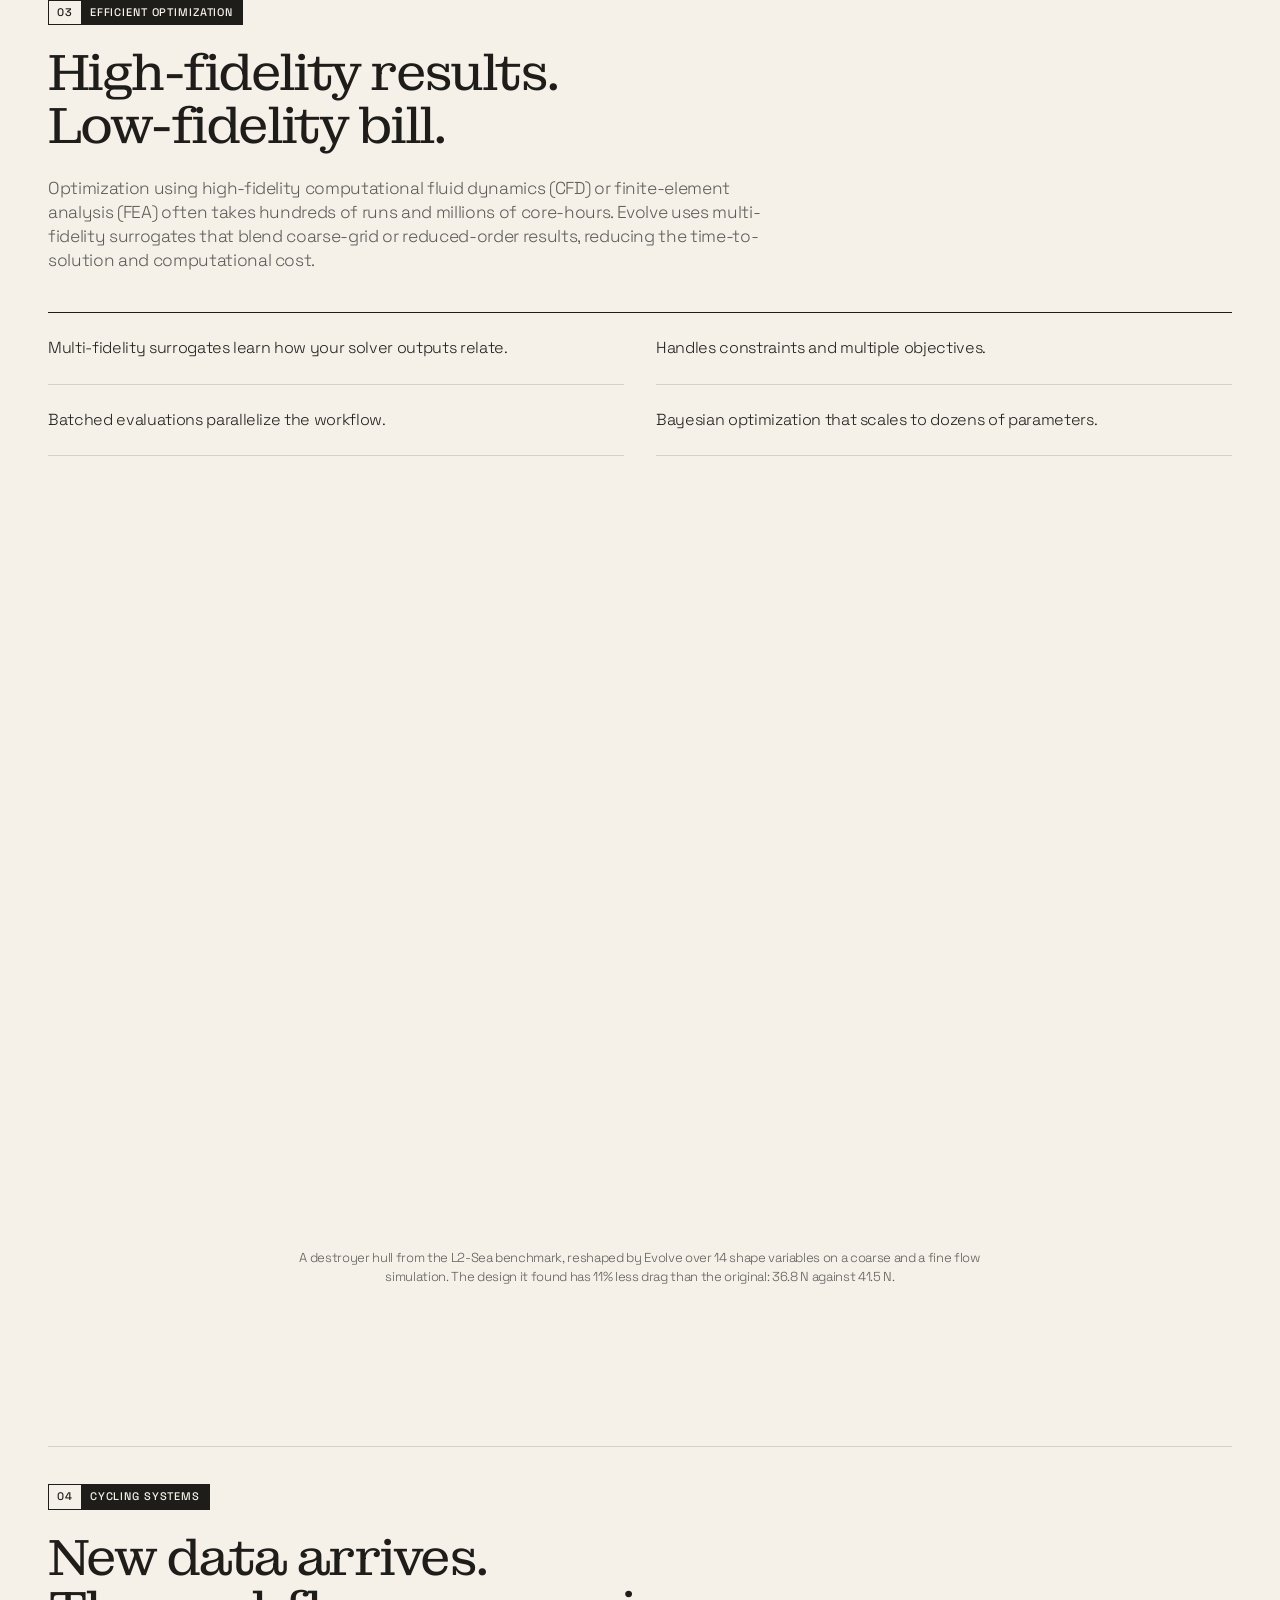
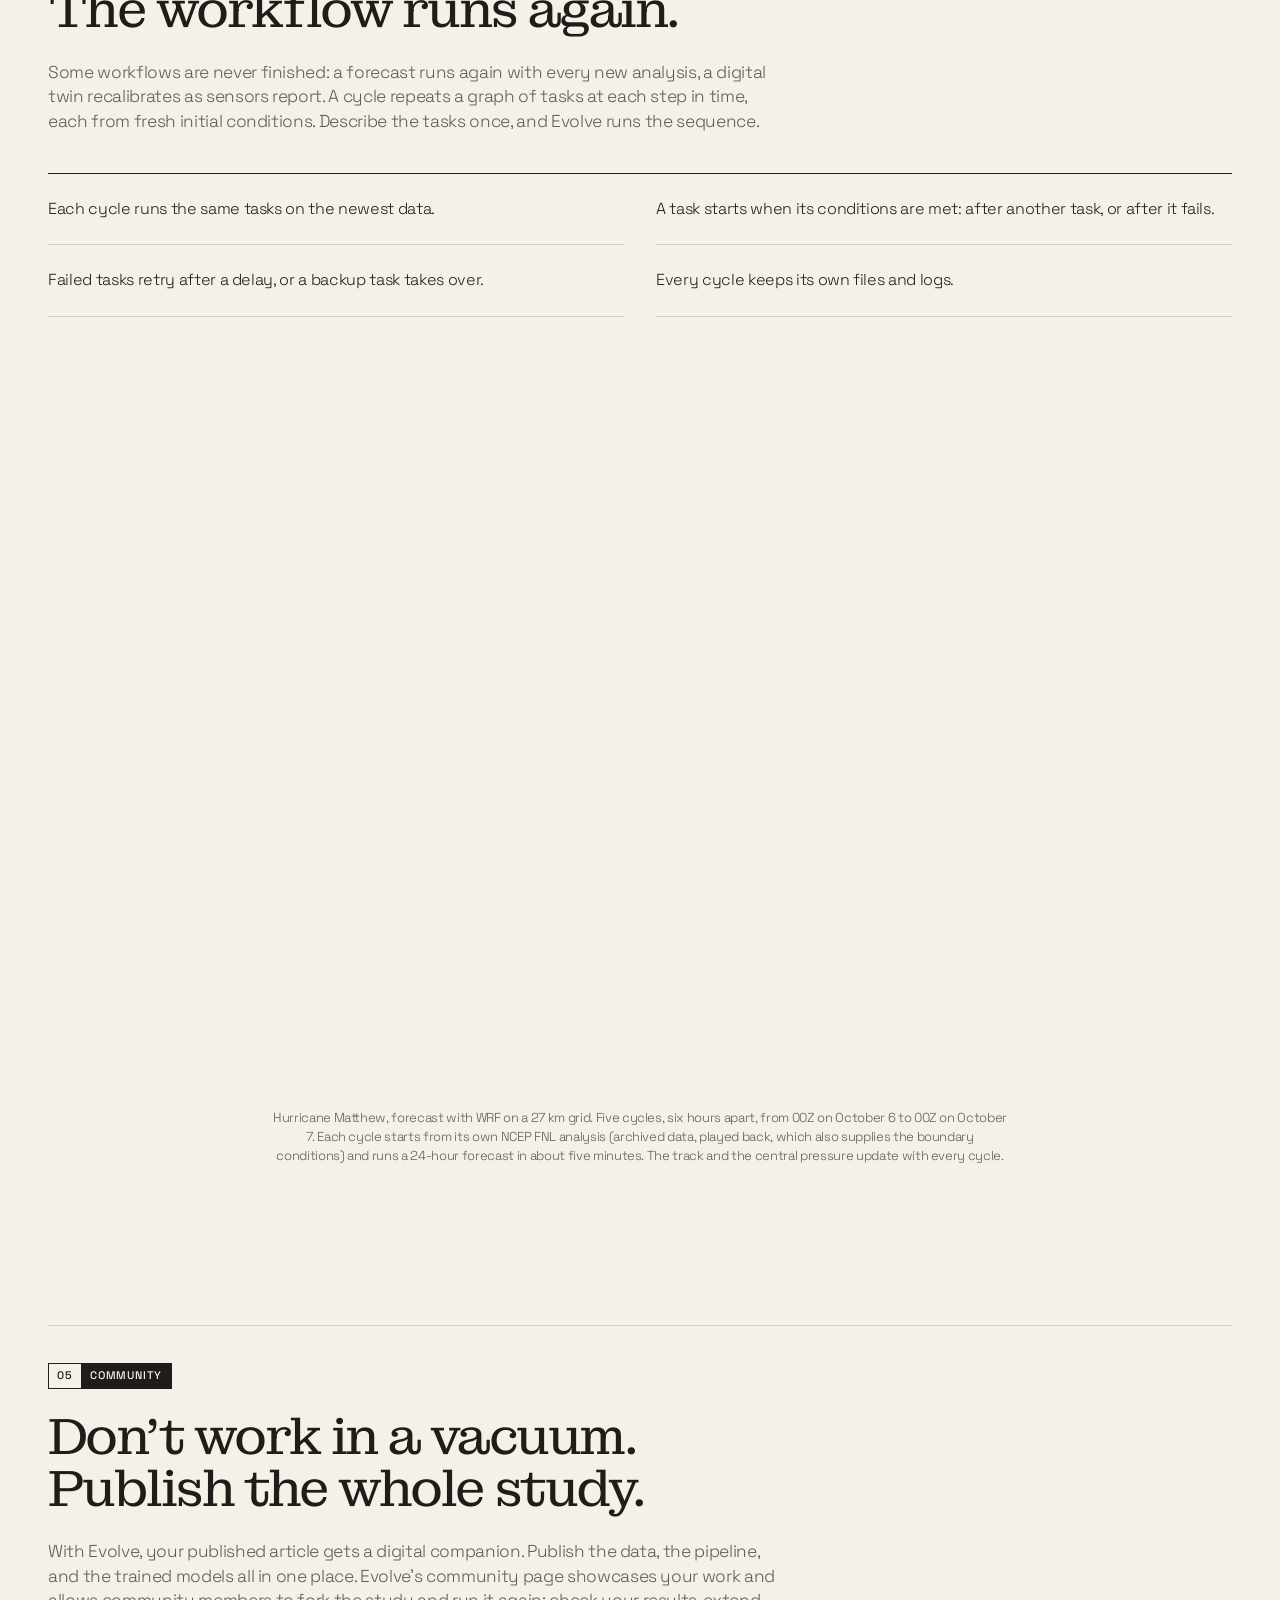
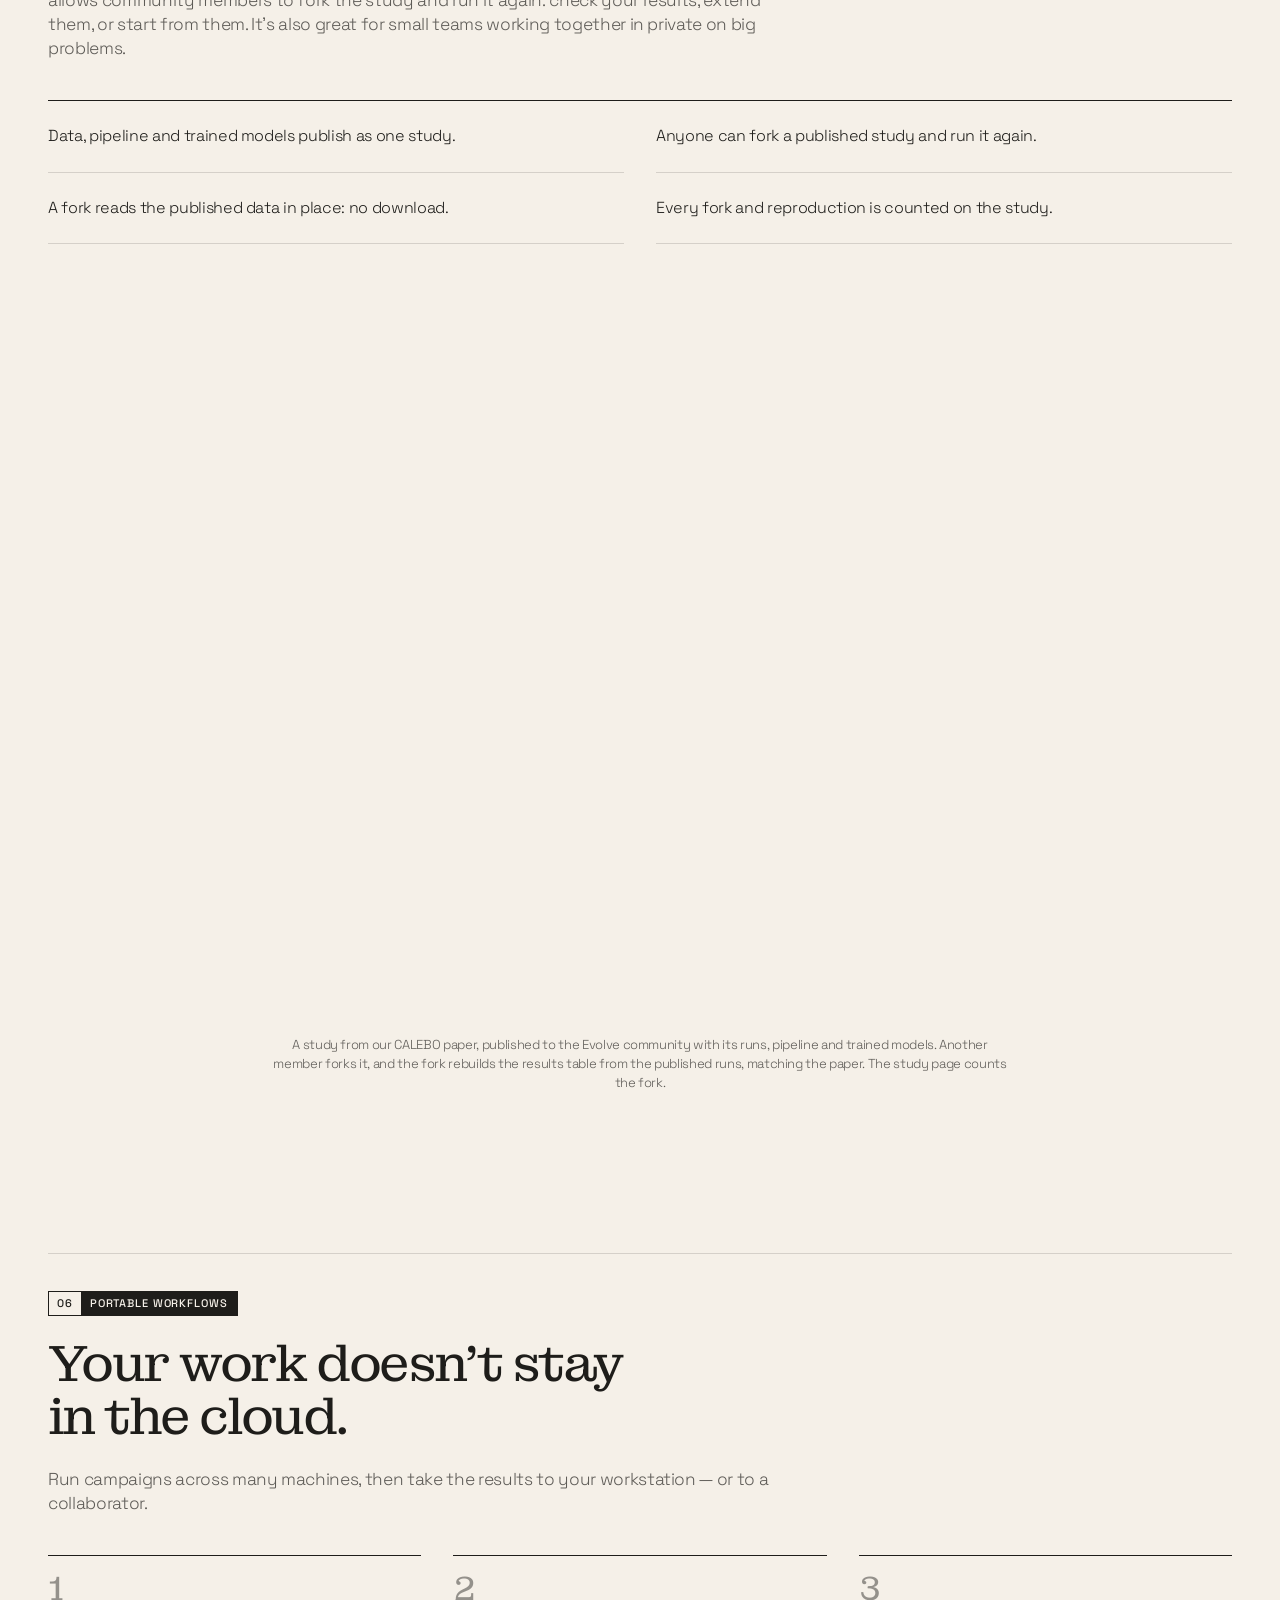
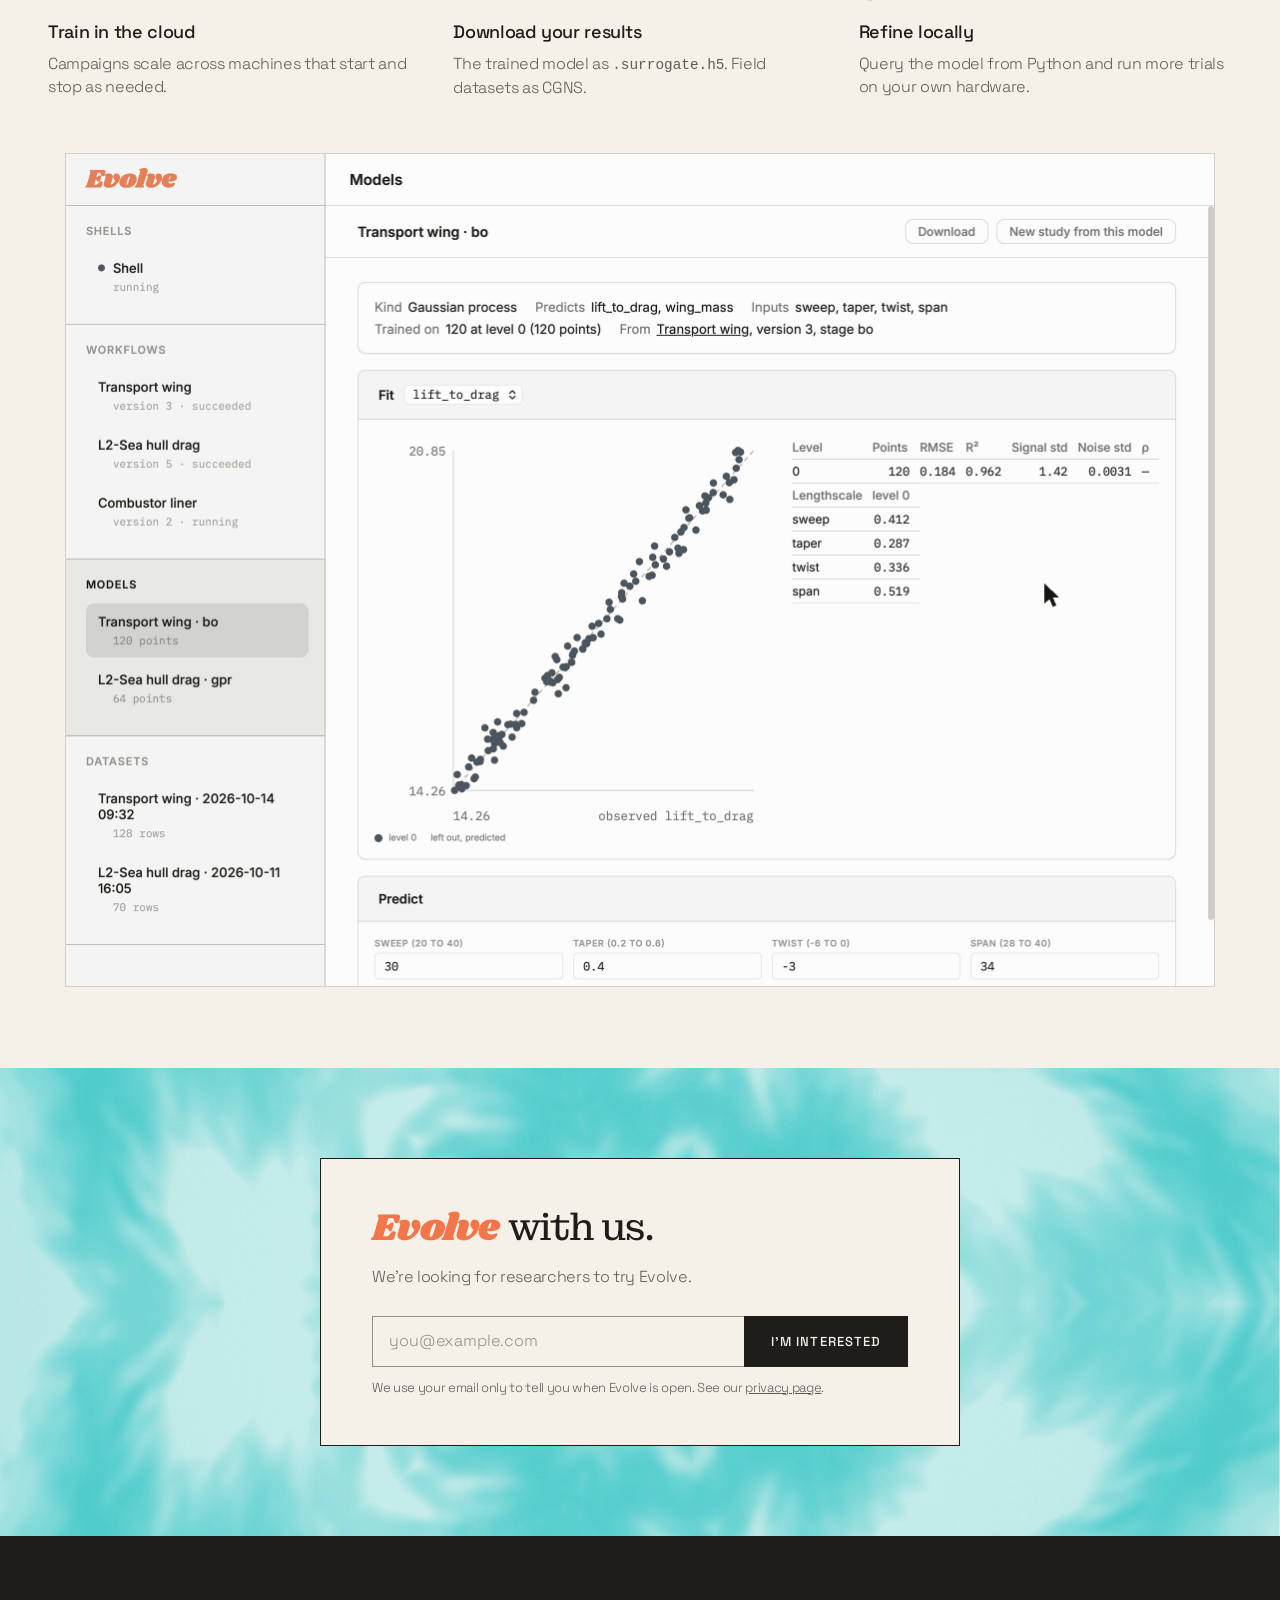
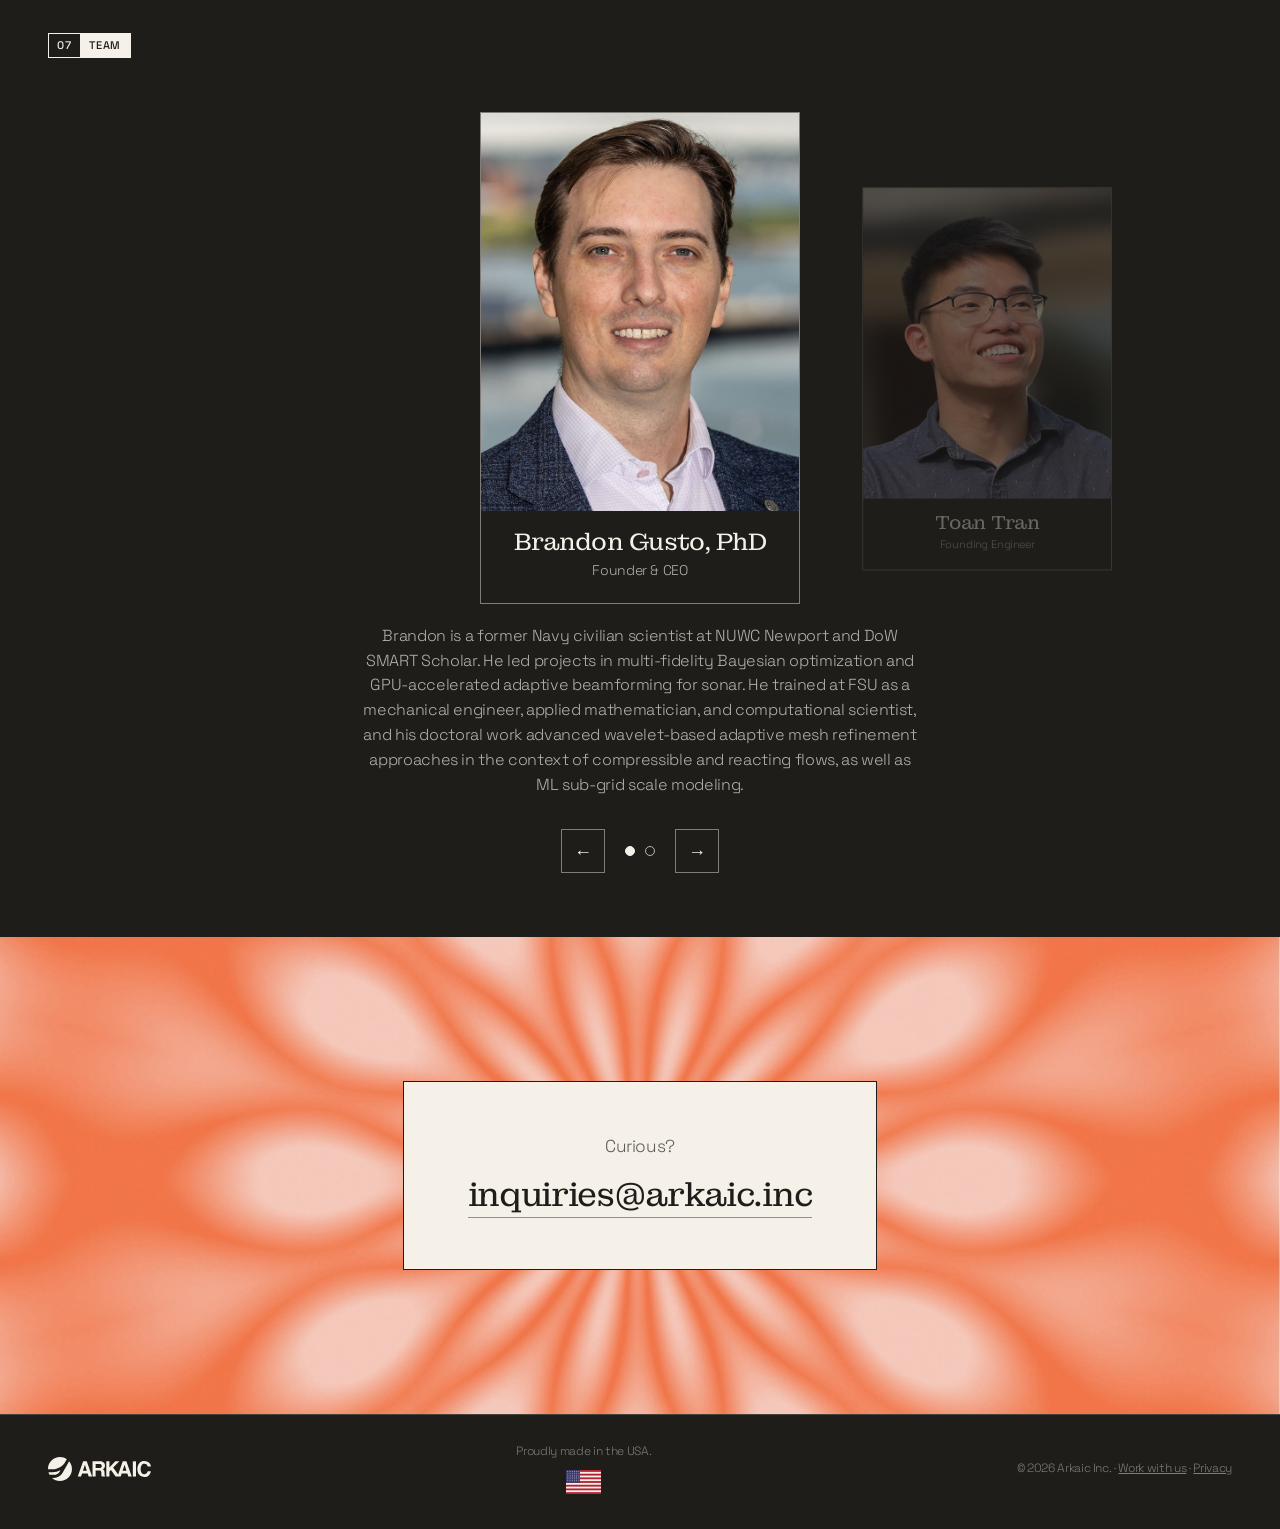
==== commit 5c0dead9: "tiles: version the GIF URLs so a re-rendered loop is fetched Co-Authored-By: Claude Fable 5.1 <norep" ====
--- a/index.html
+++ b/index.html
@@ -121,7 +121,7 @@
             <article class="tile">
               <div class="tile-cap">latin hypercube sampling</div>
               <div class="tile-box">
-                <img src="assets/tile-run.gif" width="780" height="432"
+                <img src="assets/tile-run.gif?v=2" width="780" height="432"
                   alt="A terminal on the user's own machine: evolve login signs it in, the machines are listed with their prices, a sweep of 100 sampled cases is launched on an e6-8 machine with SU2 loaded, and the job is listed as running">
               </div>
               <div class="tile-cmd">100 cases &rarr; one job, running</div>
@@ -134,7 +134,7 @@
             <article class="tile">
               <div class="tile-cap">gaussian process</div>
               <div class="tile-box">
-                <img src="assets/tile-learn.gif" width="780" height="432"
+                <img src="assets/tile-learn.gif?v=2" width="780" height="432"
                   alt="The 97 drag values over Mach number and angle of attack, then the Gaussian process surrogate fitted to them sweeps across the design space as a shaded map with contours, and a probe reads the predicted drag and its uncertainty at three places">
               </div>
               <div class="tile-cmd">97 runs &rarr; drag anywhere, &plusmn; std</div>
@@ -147,7 +147,7 @@
             <article class="tile">
               <div class="tile-cap">multi-fidelity bayesian optimization</div>
               <div class="tile-box">
-                <img src="assets/tile-optimize.gif" width="780" height="432"
+                <img src="assets/tile-optimize.gif?v=2" width="780" height="432"
                   alt="Drag of the L2-Sea hull against computing cost: 300 cheap coarse-grid runs cluster at the left, then 90 fine runs, and the best fine design steps down to 36.8 newtons, 11 percent below the original 41.5">
               </div>
               <div class="tile-cmd">300 coarse + 90 fine &rarr; &minus;11% drag</div>
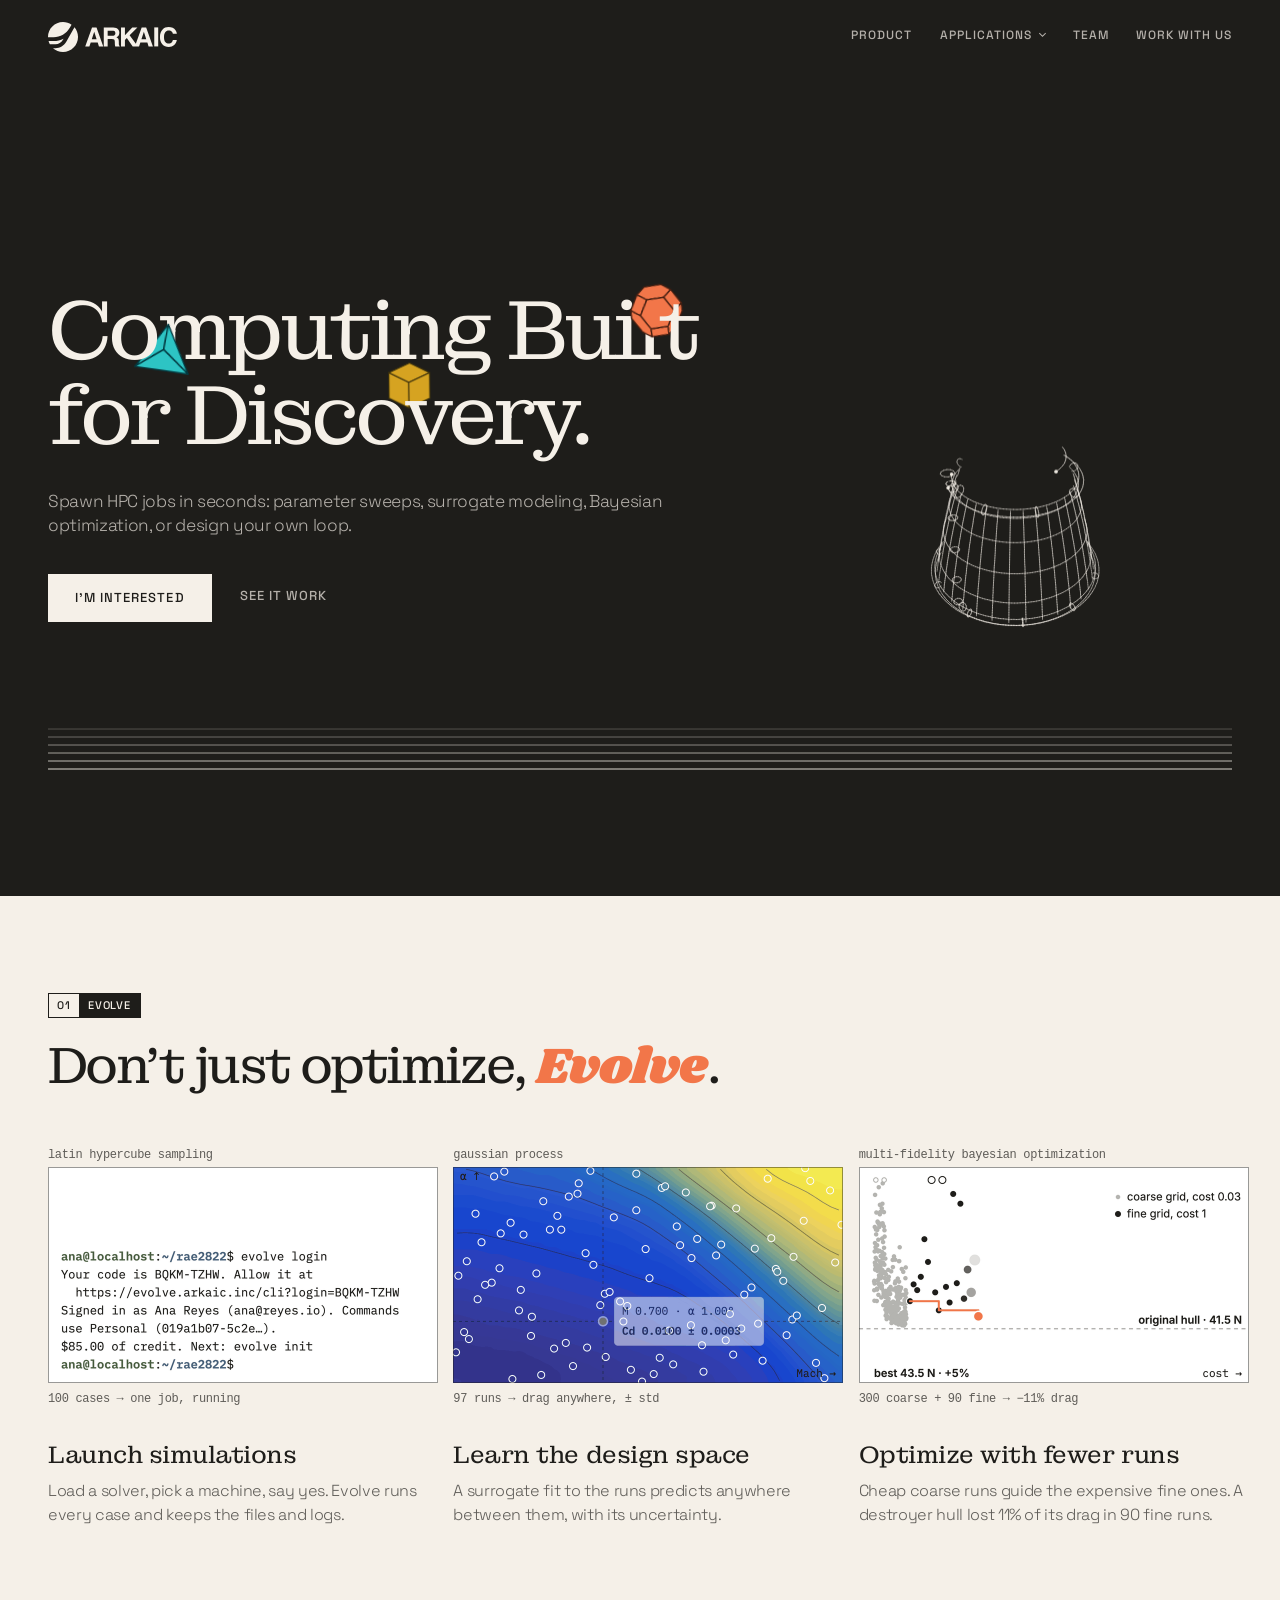
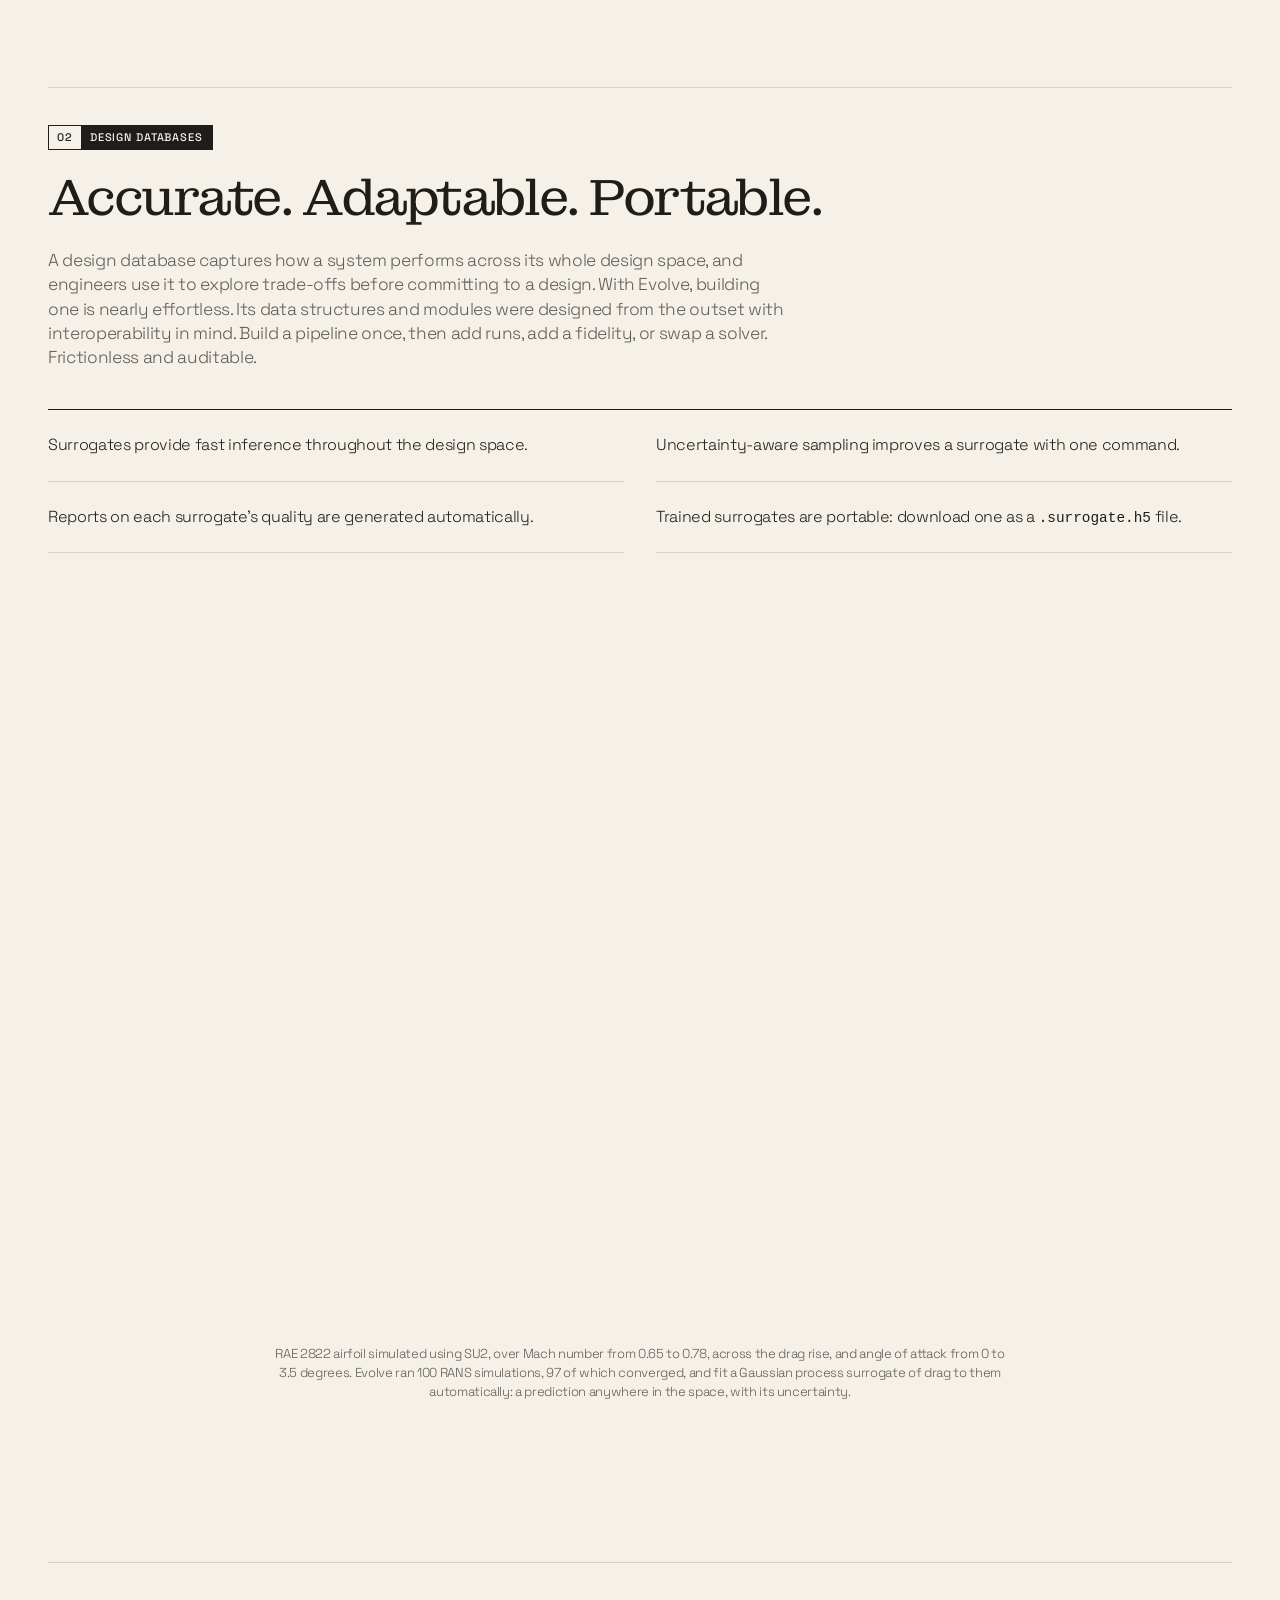
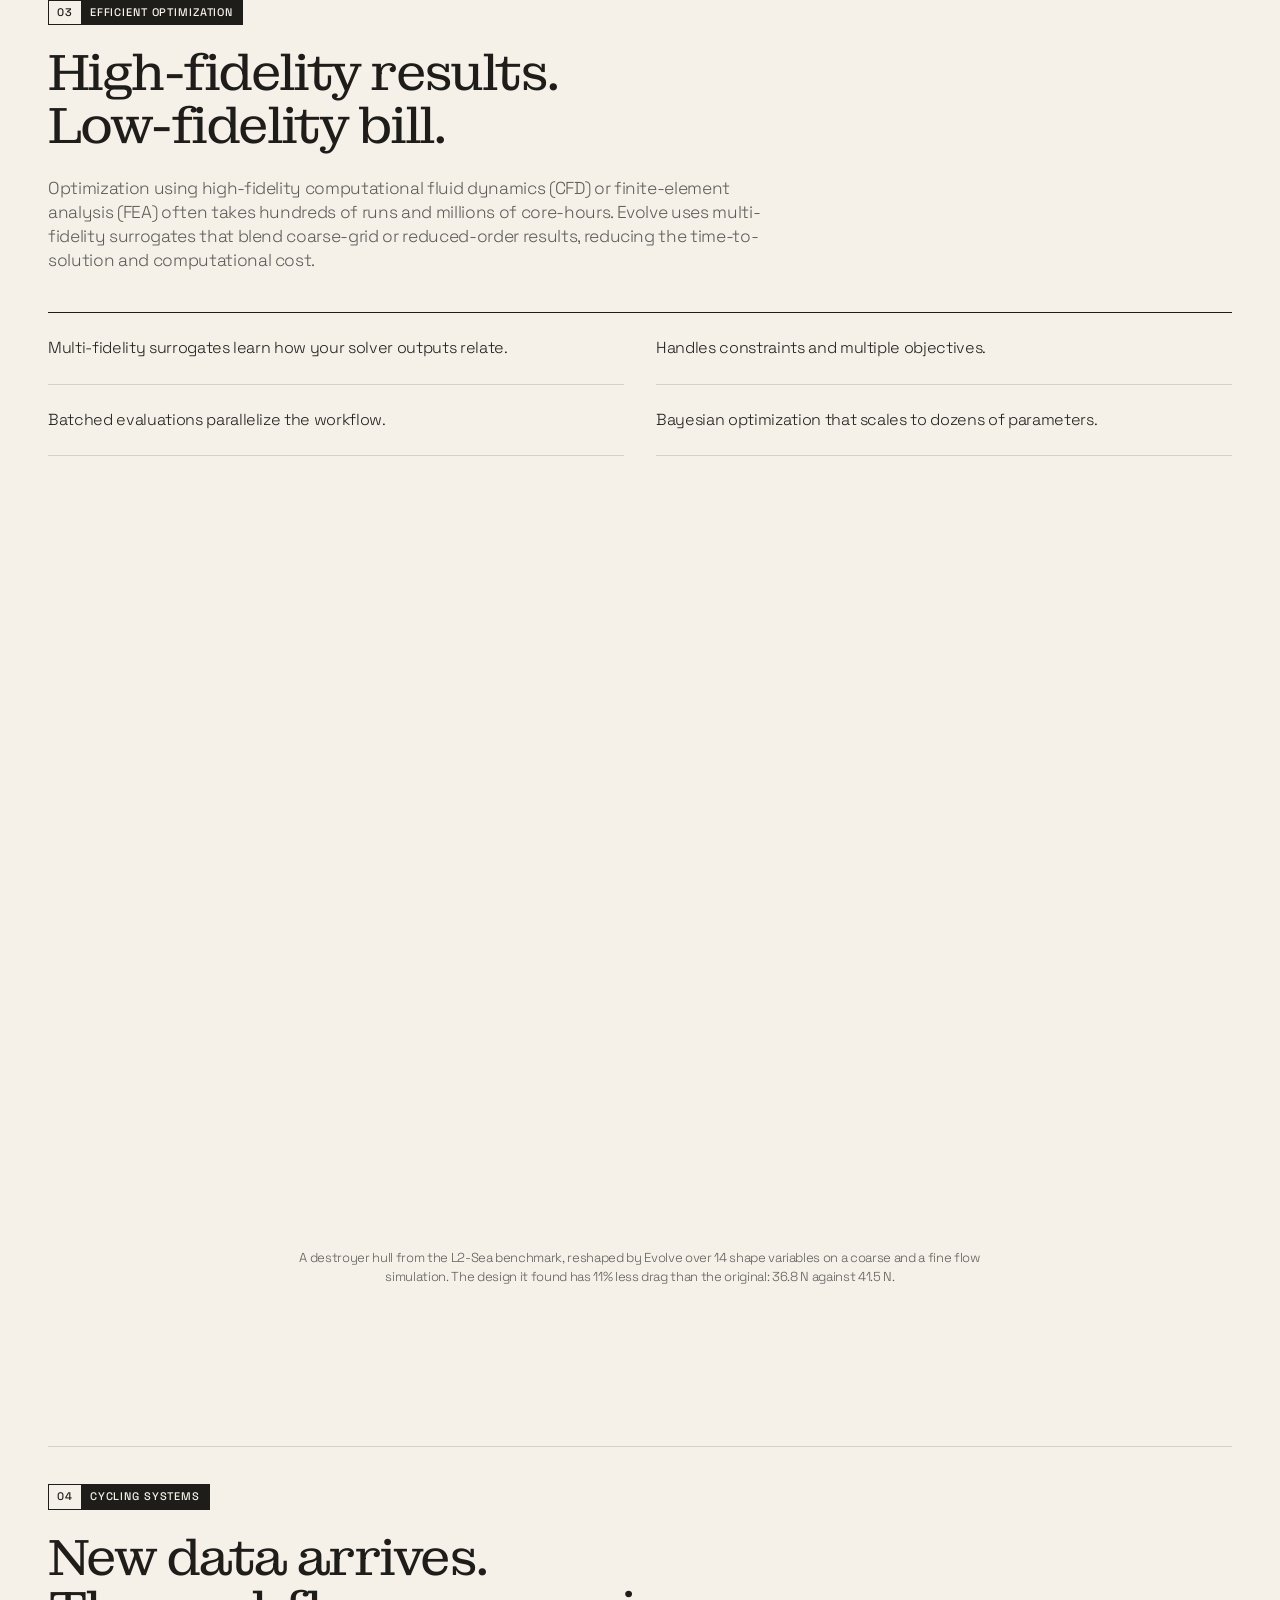
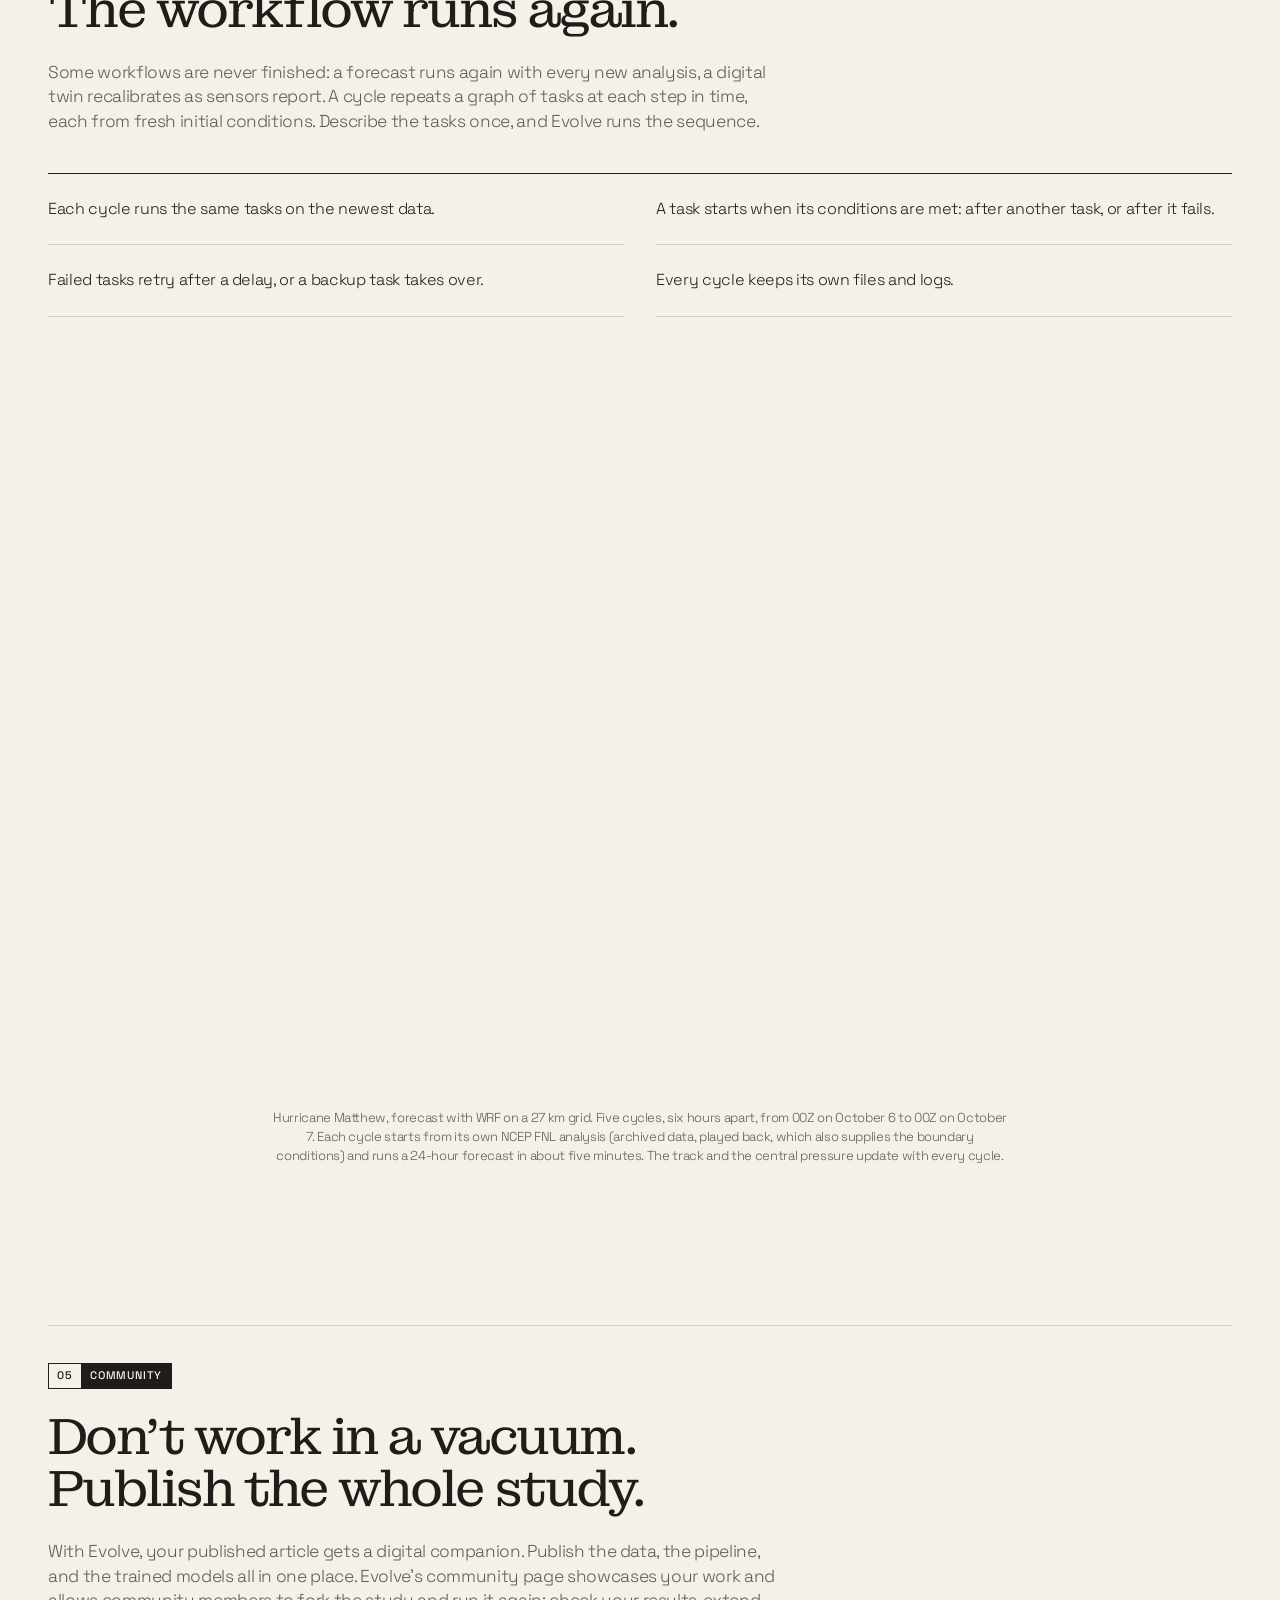
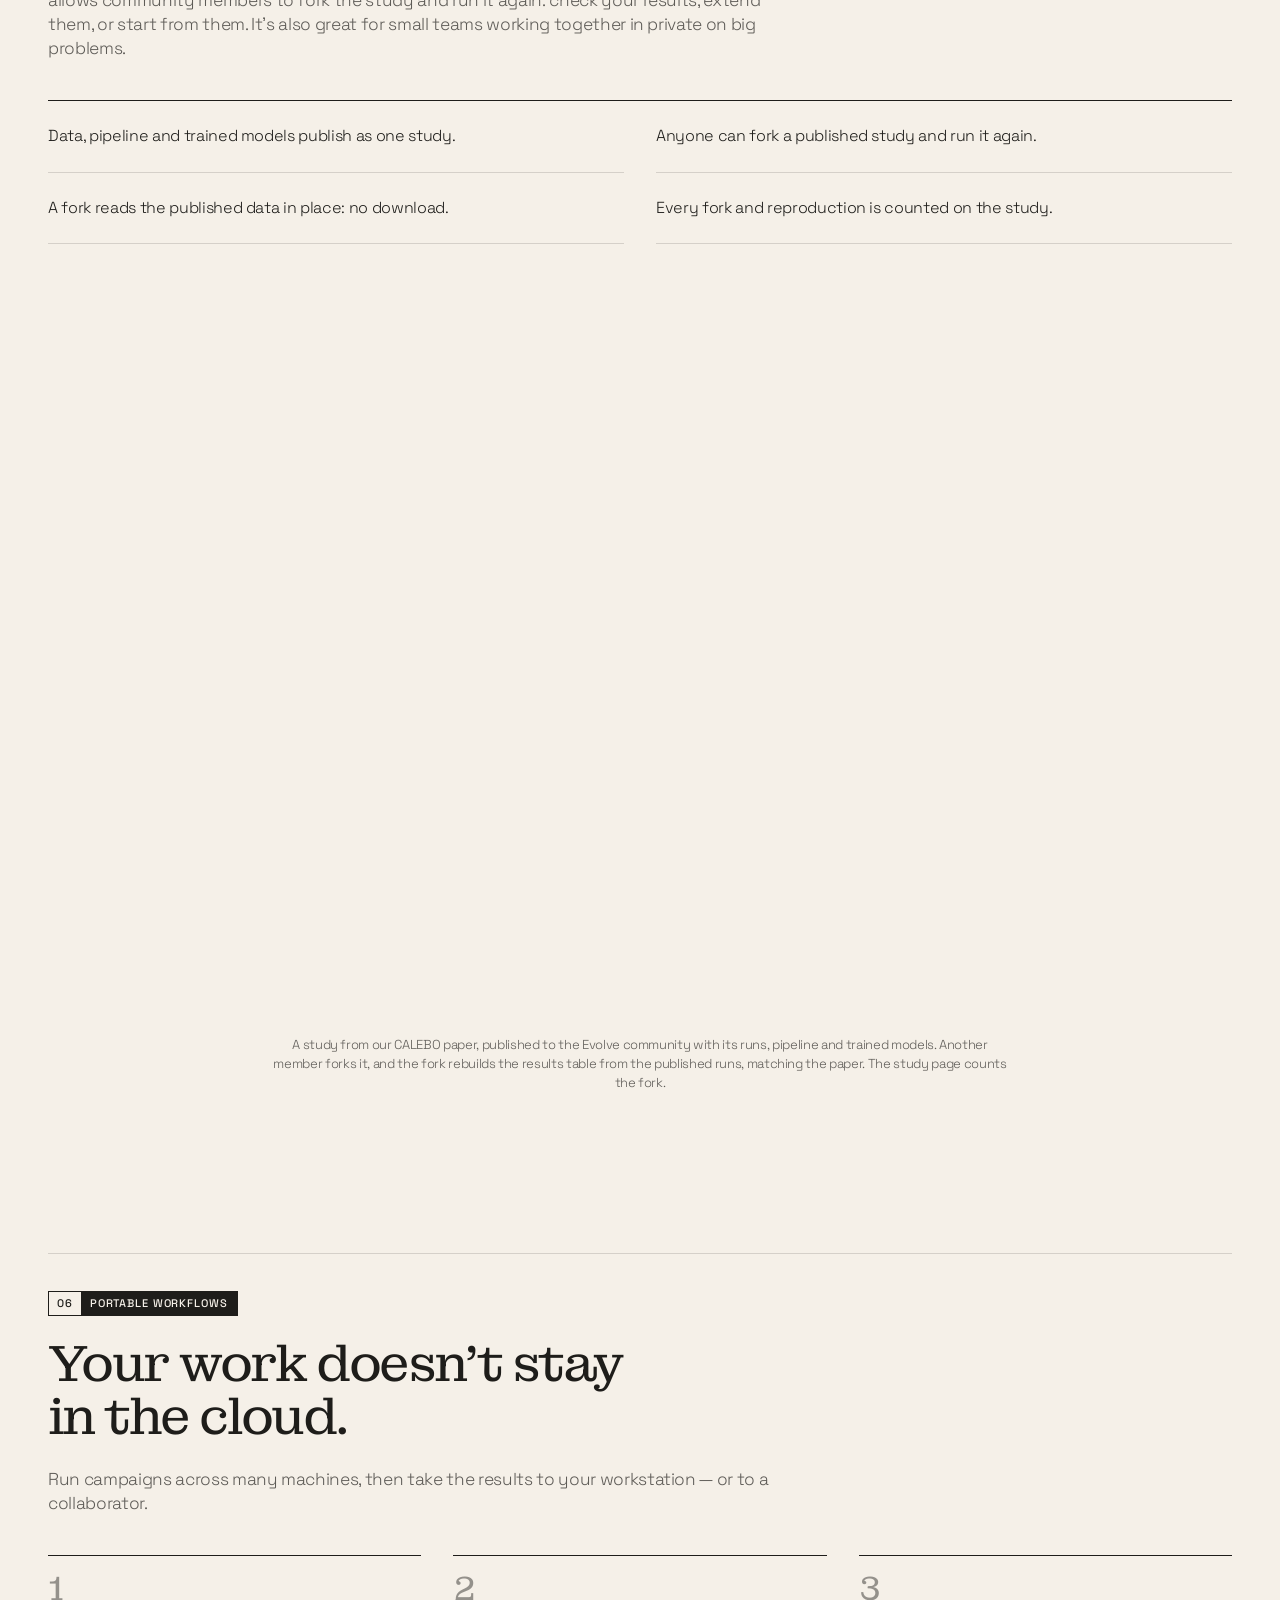
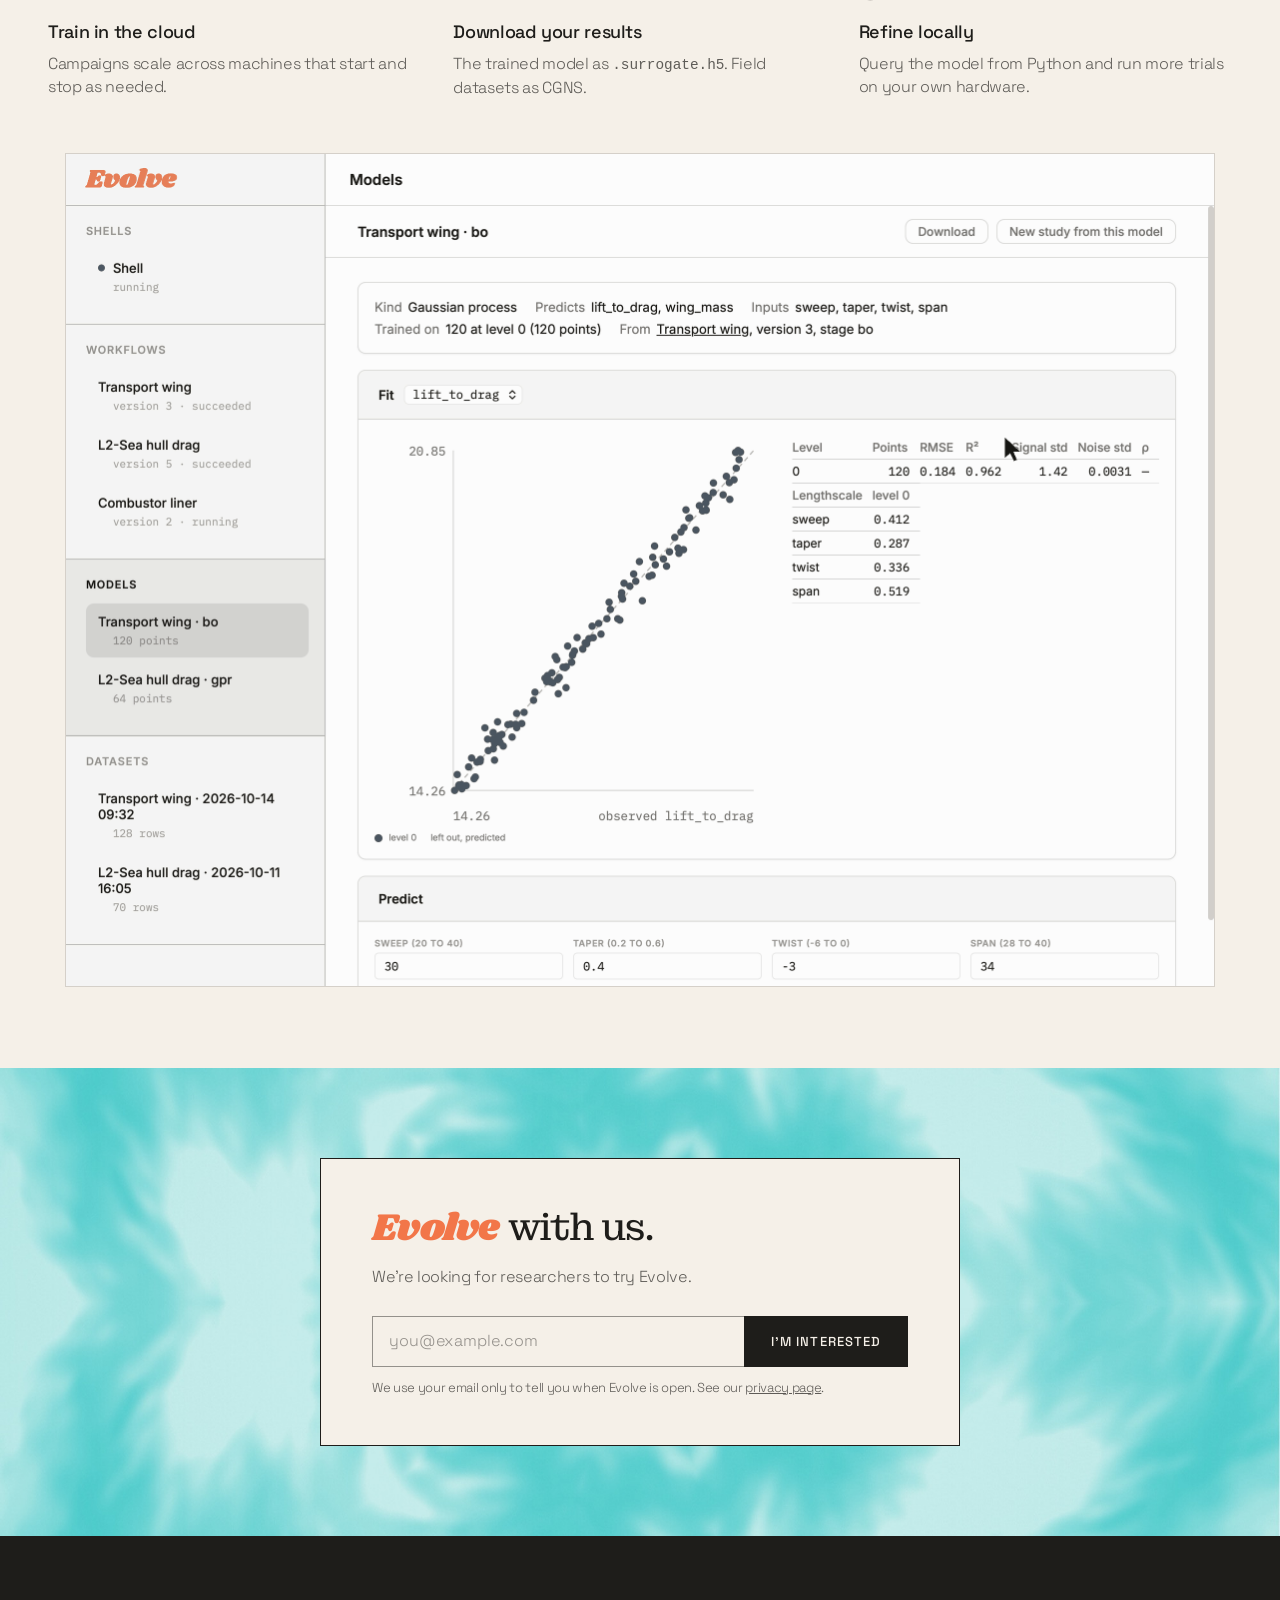
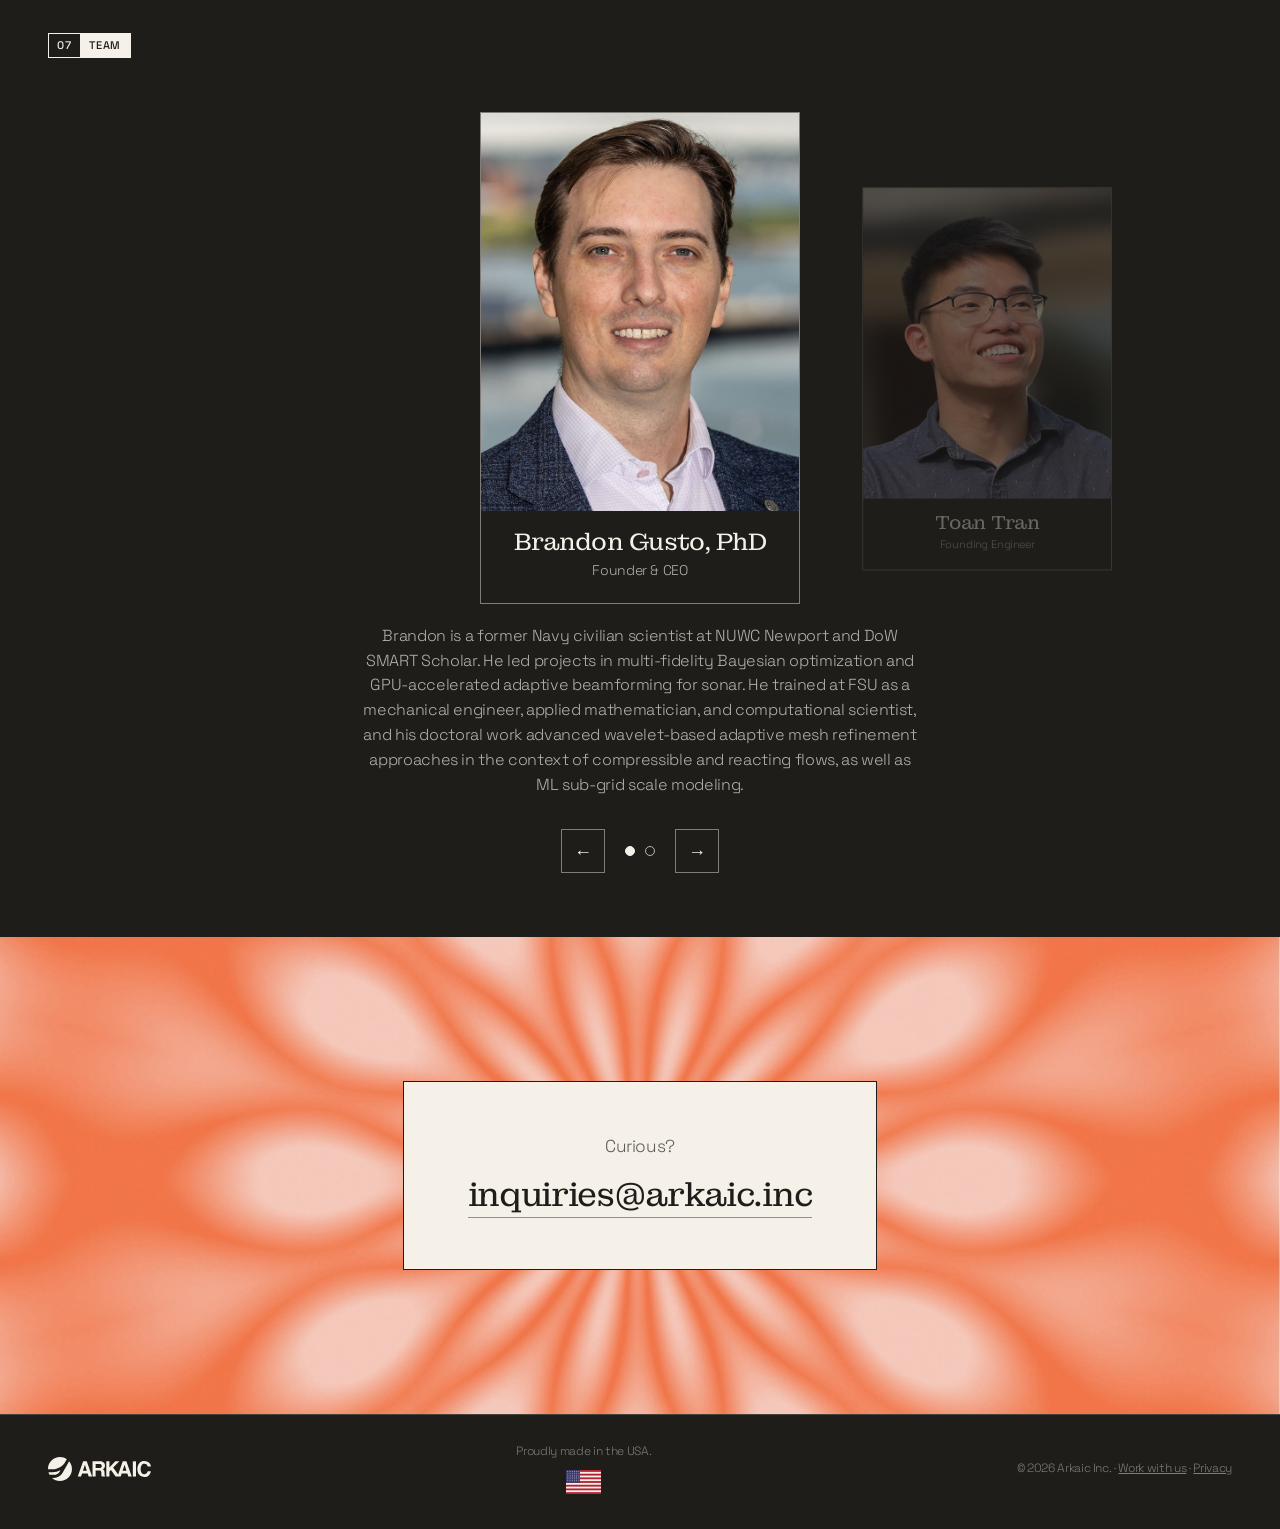
==== commit 815d6de5: "Hero headline back to two lines: Computing Built / for Discovery. The three-line cap is gone; the he" ====
--- a/index.html
+++ b/index.html
@@ -32,7 +32,7 @@
   <meta property="og:image" content="https://arkaic.inc/assets/og.jpg">
   <meta name="twitter:card" content="summary_large_image">
 
-  <link rel="stylesheet" href="styles.css?v=87">
+  <link rel="stylesheet" href="styles.css?v=88">
 </head>
 <body>
   <a class="skip" href="#main">Skip to content</a>
--- a/styles.css
+++ b/styles.css
@@ -109,7 +109,7 @@
 .display {
   font-family: var(--font-display);
   font-weight: 400;
-  font-size: clamp(44px, 6.6vw, 96px);
+  font-size: clamp(44px, 6.6vw, 90px);
   line-height: 1.0;
   letter-spacing: -0.05em;
   color: var(--paper);
@@ -239,7 +239,6 @@
 .hero-draw { aspect-ratio: 5 / 4; min-width: 0; }
 .hero-draw .trace-canvas { display: block; width: 100%; height: 100%; }
 .display .line { display: block; }
-.hero .display { max-width: 6.6em; }   /* three lines, so the prisms keep their letters */
 .lede { margin-top: 32px; max-width: 62ch; color: var(--paper-70); font-size: clamp(17px, 1.35vw, 20px); }
 .hero-cta { display: flex; align-items: center; gap: 28px; margin-top: 36px; }
 .hero-more {
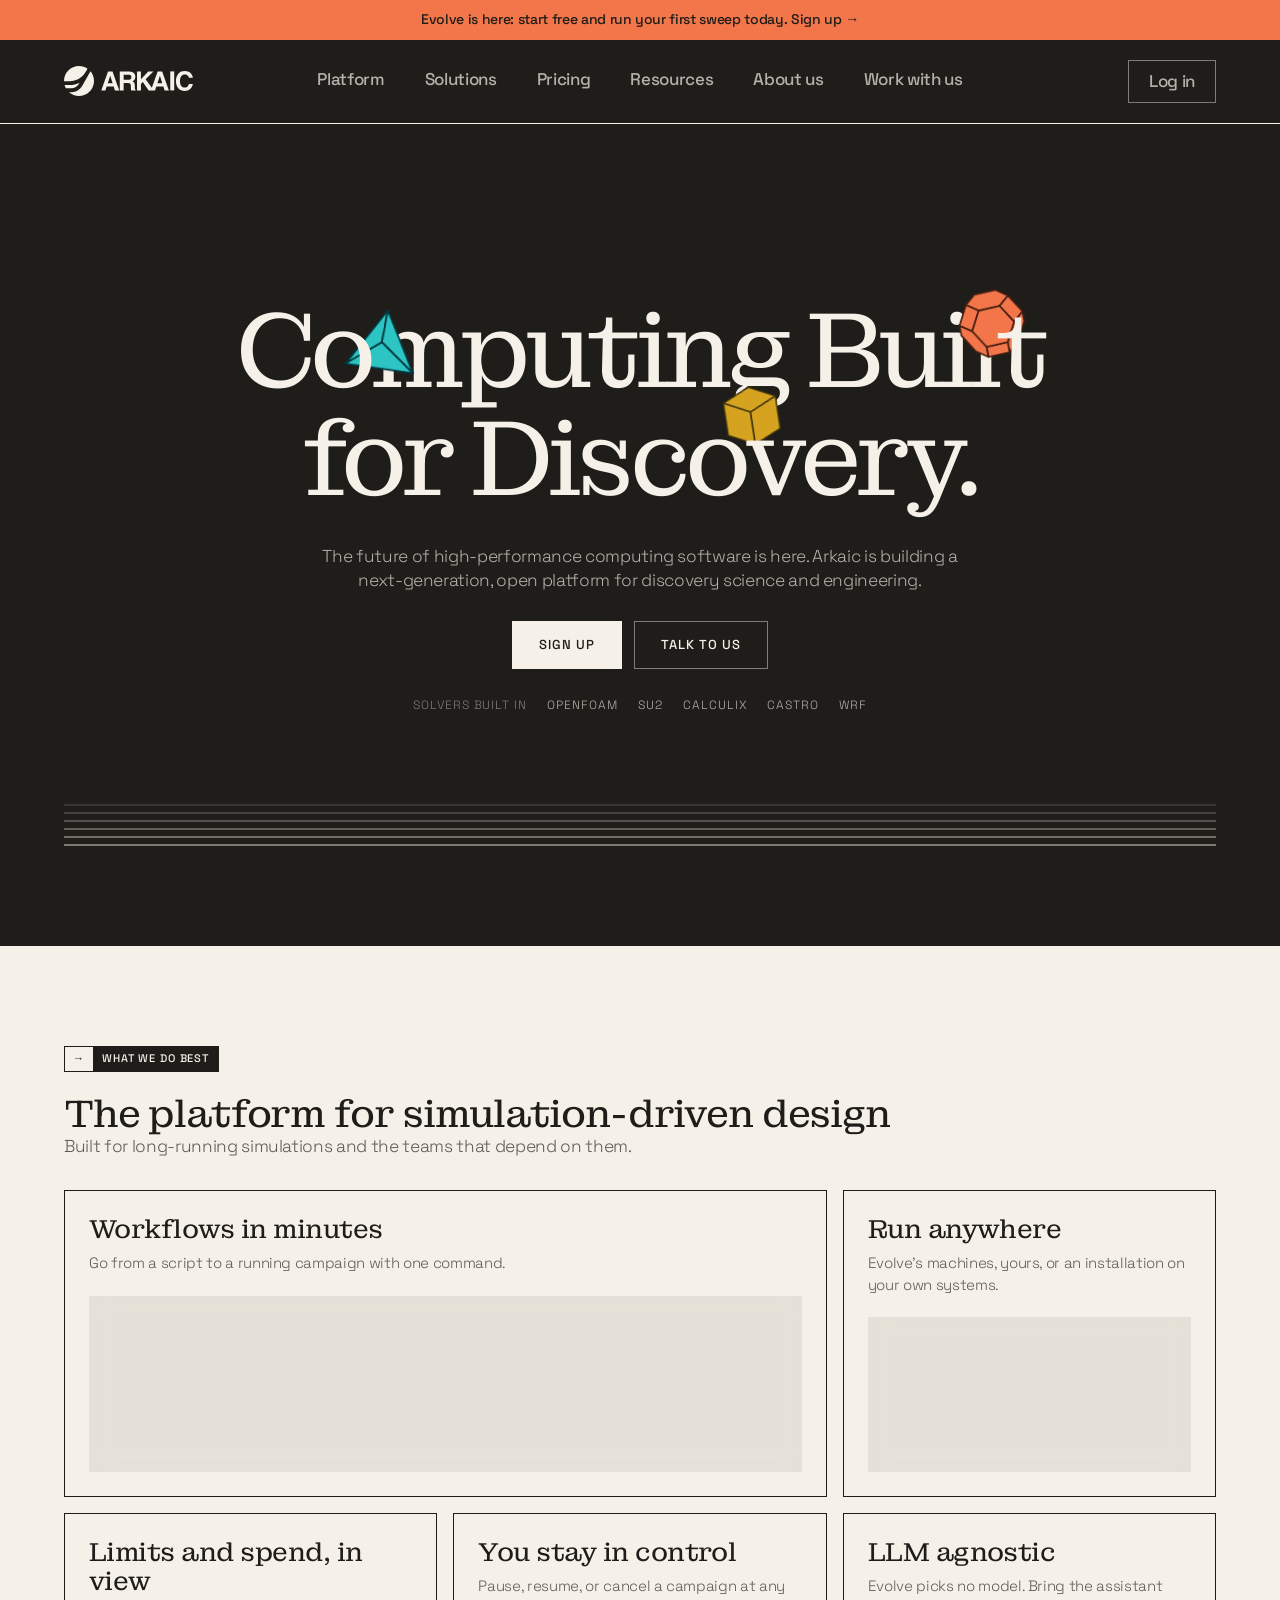
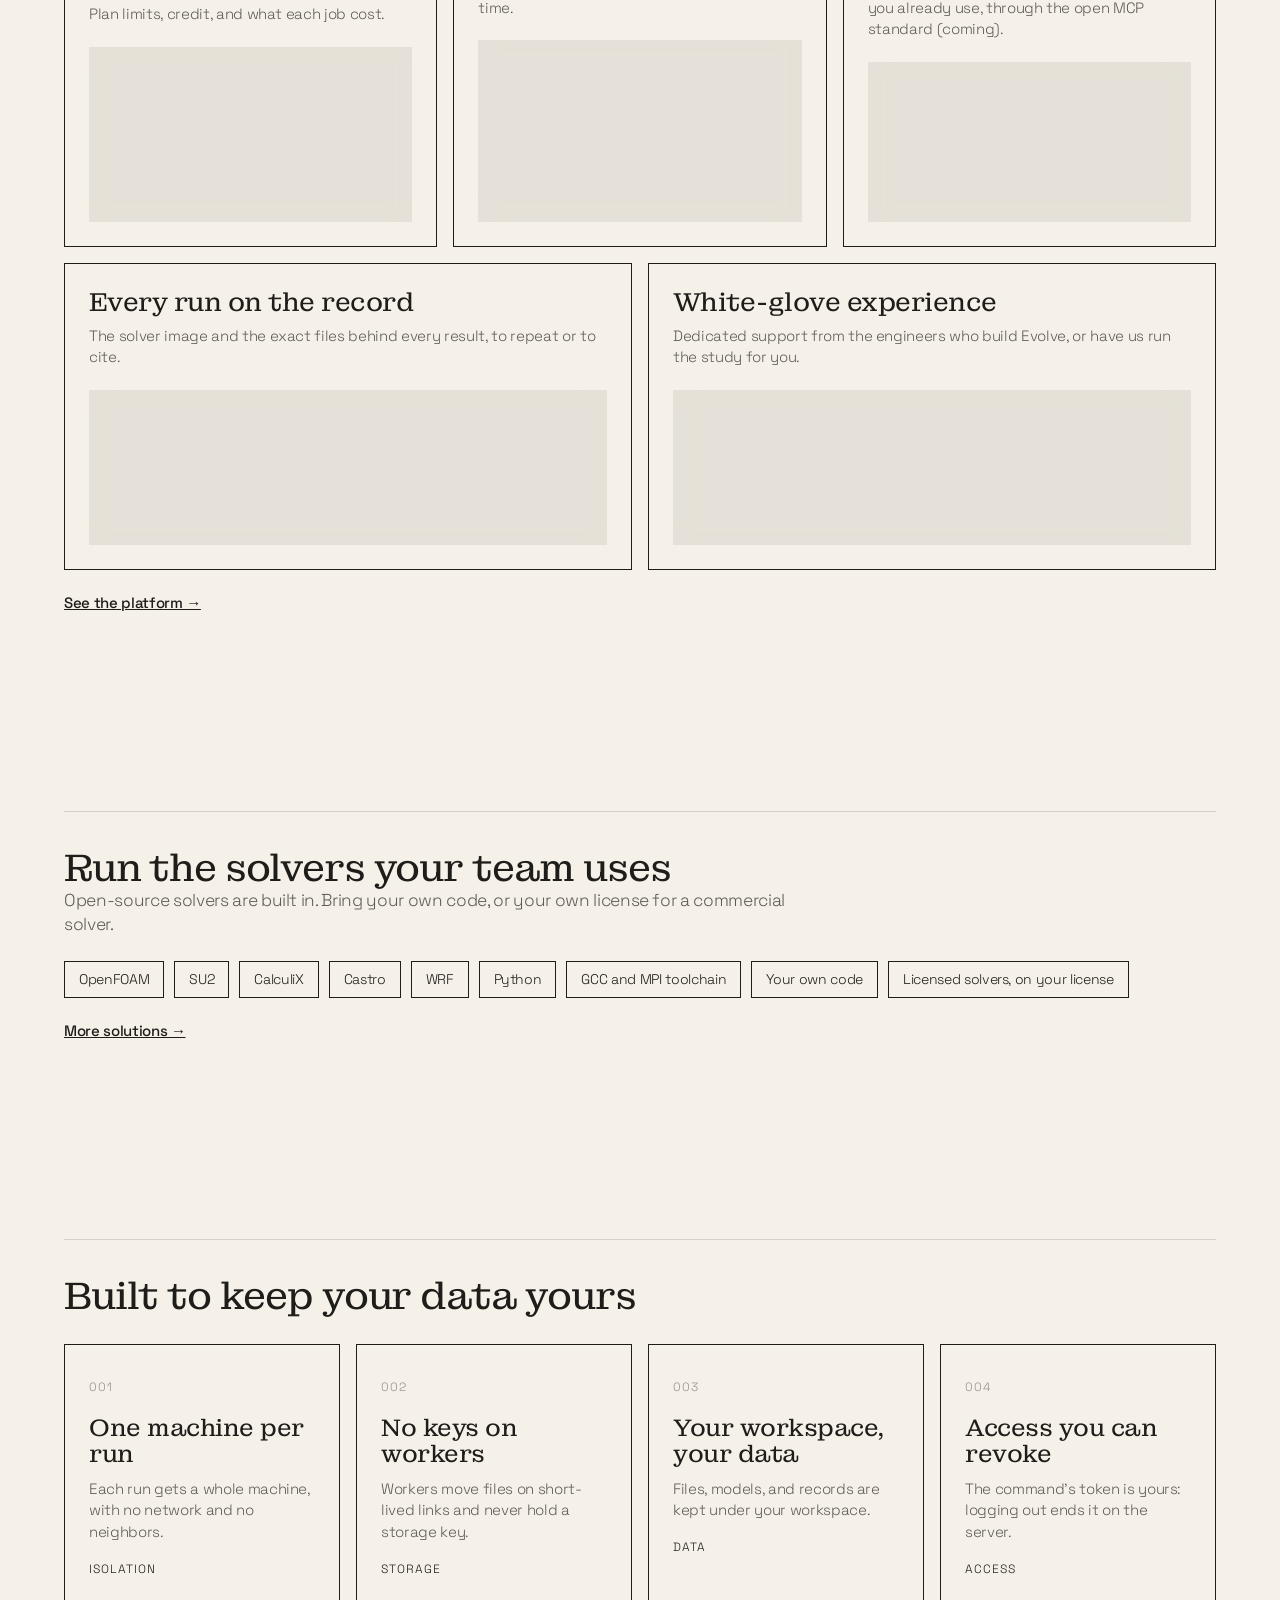
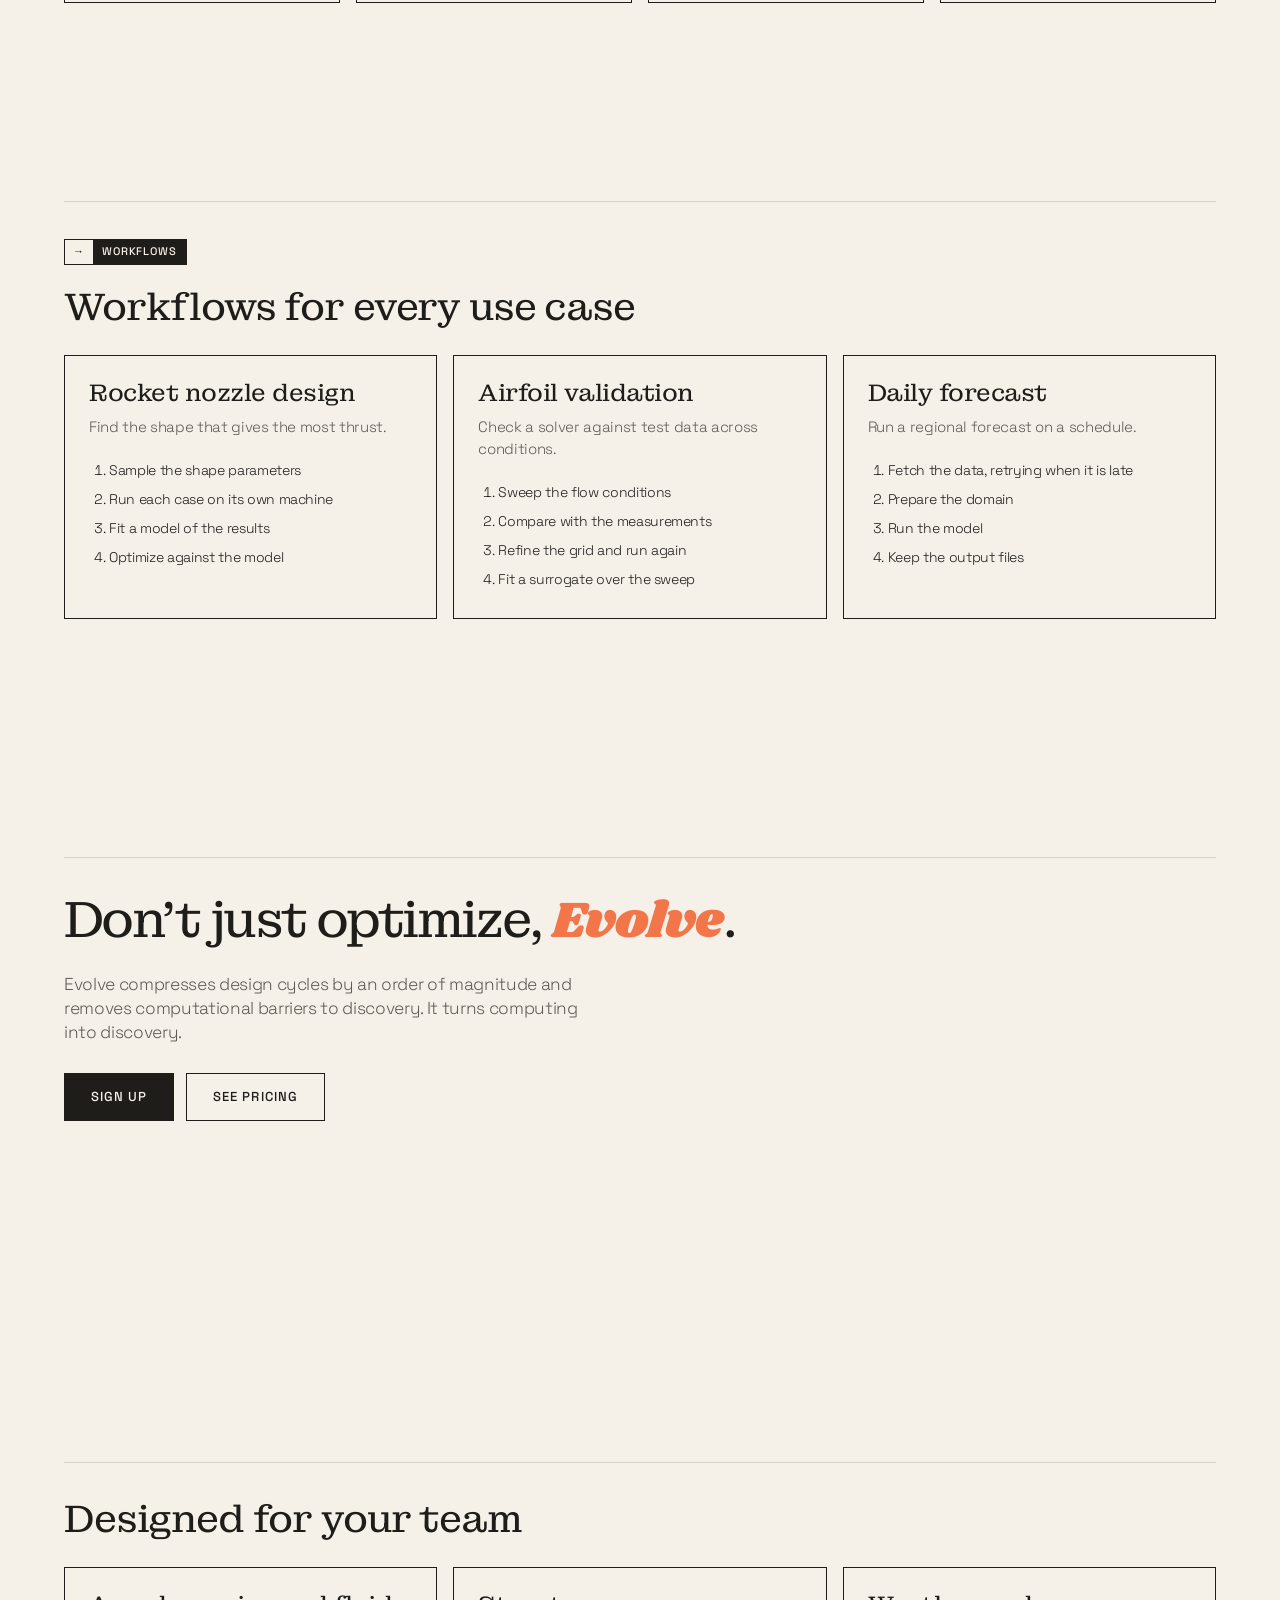
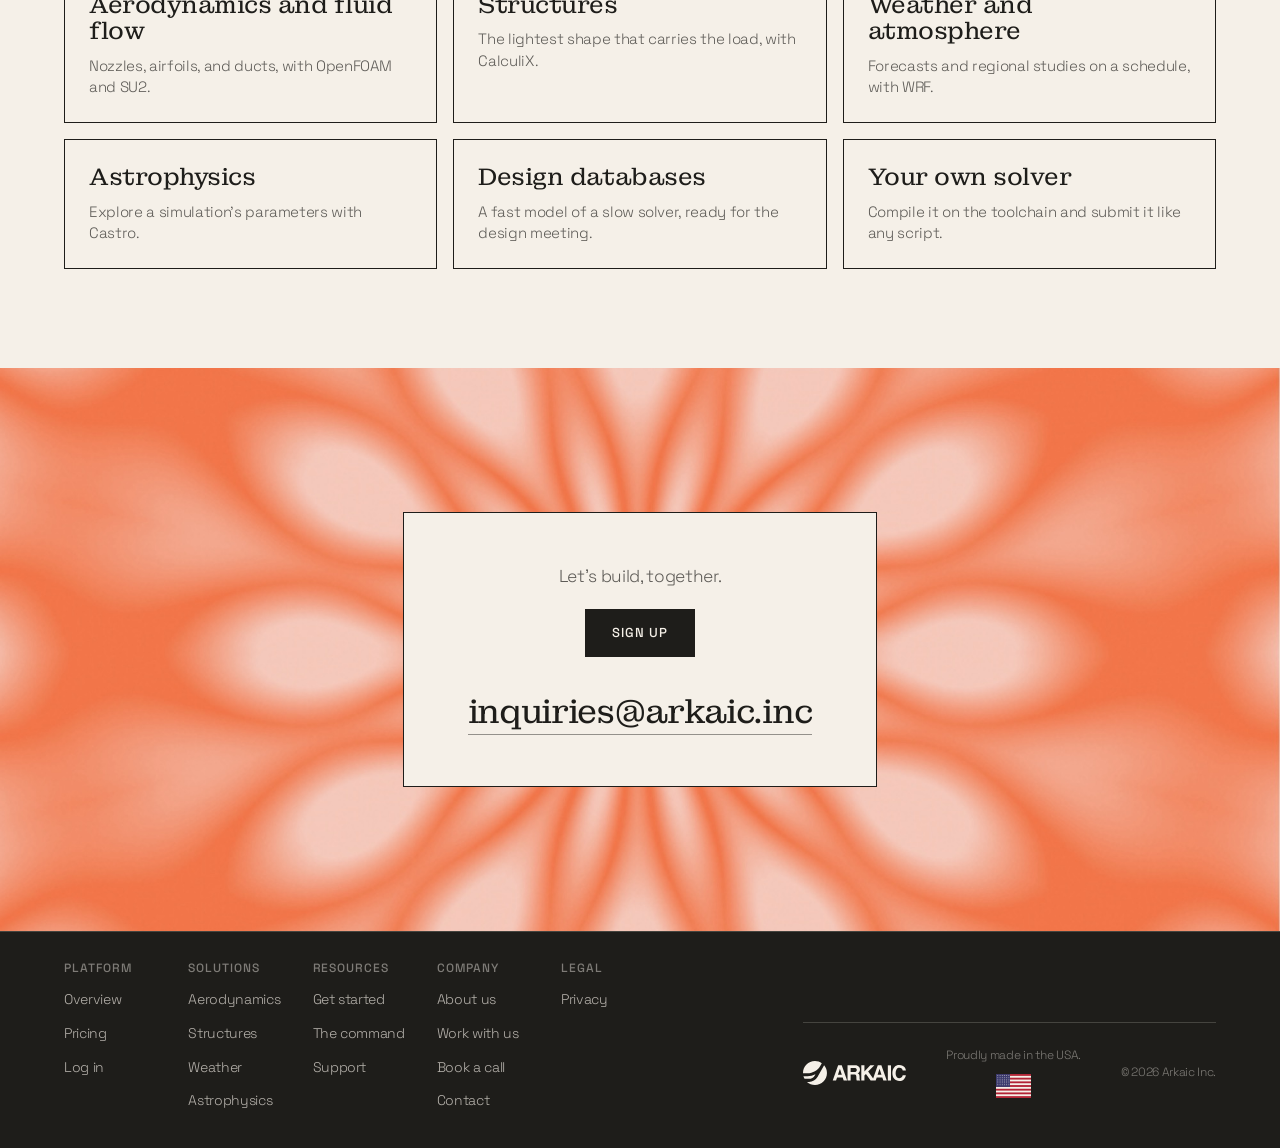
==== commit 58f6ad07: "Add about, platform, pricing, plans, resources, and solutions pages; update site styles and pages" ====
--- a/index.html
+++ b/index.html
@@ -37,25 +37,23 @@
 <body>
   <a class="skip" href="#main">Skip to content</a>
 
+  <p class="announce"><a href="https://evolve.arkaic.inc">Evolve is here: start free and run your first sweep today. Sign up &rarr;</a></p>
+
   <header class="topbar">
     <a class="brand" href="/" aria-label="Arkaic home">
       <img src="assets/logo-horizontal-paper.svg" alt="Arkaic" width="146" height="34">
     </a>
     <button class="nav-toggle" type="button" aria-expanded="false" aria-controls="topnav">Menu</button>
     <nav class="topnav" id="topnav" aria-label="Site">
-      <a href="/#product">Product</a>
-      <div class="nav-menu">
-        <button class="nav-menu-btn" type="button" aria-expanded="false" aria-controls="apps-menu">Applications</button>
-        <div class="nav-menu-list" id="apps-menu">
-          <a href="/#confidence">Design Databases</a>
-          <a href="/#cost">Efficient Optimization</a>
-          <a href="/#cycles">Cycling Systems</a>
-        </div>
-      </div>
-      <!-- <a href="/#research">Research</a> -->
-      <a href="/#team">Team</a>
-      <!-- <a href="/plans/">Plans</a> -->
-      <a href="/work/">Work with us</a>
+      <div class="nav-links">
+        <a href="/platform/">Platform</a>
+        <a href="/solutions/">Solutions</a>
+        <a href="/pricing/">Pricing</a>
+        <a href="/resources/">Resources</a>
+        <a href="/about/">About us</a>
+        <a href="/work/">Work with us</a>
+      </div>
+      <a class="nav-login" href="https://evolve.arkaic.inc">Log in</a>
     </nav>
   </header>
 
@@ -66,7 +64,6 @@
     <!-- ============================================================ -->
     <section class="hero" aria-labelledby="hero-title">
       <div class="hero-inner">
-       <div class="hero-copy">
         <!-- Each prism lives in an .anchor around its letter, so it follows
              that letter wherever the headline wraps. Line breaks fall only
              inside tags: whitespace between letters would show. -->
@@ -84,455 +81,190 @@
               width="268" height="293"></span><span class="lt-front">v</span>ery.</span>
         </h1>
         <p class="lede">
-          Spawn HPC jobs in seconds: parameter sweeps, surrogate modeling,
-          Bayesian optimization, or design your own loop.
+          The future of high-performance computing software is here.  Arkaic is
+          building a next-generation, open platform for discovery science and
+          engineering.
         </p>
-        <p class="hero-cta">
-          <a class="button button-paper" href="#waitlist">I&rsquo;m interested</a>
-          <a class="hero-more" href="#product">See it work</a>
-        </p>
-       </div>
-
-        <!-- the drawings on rotation, drawn live in pencil (trace-loop.js): a rocket engine, a 3D
-             integrated circuit, a transport wing, a NIF fusion shot, a ship propeller, then an FPV
-             quadcopter. The hero's ground fades from Graphite into graph paper under them. -->
-        <div class="hero-draw">
-          <canvas class="trace-canvas" role="img"
-            aria-label="Pencil line drawings, drawn live on graph paper: a rocket engine, a 3D integrated circuit, a transport wing, a laser fusion target with its beams, a ship propeller, then an FPV quadcopter"></canvas>
-        </div>
+        <p class="hero-actions"><a class="button button-paper" href="https://evolve.arkaic.inc">Sign up</a> <a class="button button-ghost" href="/meet/">Talk to us</a></p>
+        <p class="strip">Solvers built in <span>OpenFOAM</span> <span>SU2</span> <span>CalculiX</span> <span>Castro</span> <span>WRF</span></p>
       </div>
       <div class="strokes-band" aria-hidden="true"></div>
     </section>
-
-    <!-- ============================================================ -->
-    <!-- 01 · Evolve: what it is, and how it runs a study              -->
-    <!-- ============================================================ -->
-    <section class="section paper lead" id="product" aria-labelledby="product-title">
-      <div>
-        <p class="tag"><span class="tag-num">01</span><span class="tag-label">Evolve</span></p>
-      </div>
-
+    <!-- ============================================================ -->
+    <!-- Platform: seven cards                                         -->
+    <!-- ============================================================ -->
+    <section class="section paper" id="product" aria-labelledby="platform-title">
+      <div>
+        <p class="tag"><span class="tag-num">&rarr;</span><span class="tag-label">What we do best</span></p>
+        <h2 id="platform-title" class="site-h">The platform for simulation-driven design</h2>
+        <p class="body-lg">Built for long-running simulations and the teams that depend on them.</p>
+        <div class="bento">
+          <article class="bento-card bento-w4">
+            <h3 class="bento-title">Workflows in minutes</h3>
+            <p class="bento-sub">Go from a script to a running campaign with one command.</p>
+            <div class="viz" aria-hidden="true"><pre class="viz-term"><code><b>$</b> evolve init
+<b>$</b> evolve sweep -out f job.sh thickness=10,7,5
+<b>$</b> evolve jobs
+<b>$</b> evolve pull JOB</code></pre></div>
+          </article>
+          <article class="bento-card bento-w2">
+            <h3 class="bento-title">Run anywhere</h3>
+            <p class="bento-sub">Evolve&rsquo;s machines, yours, or an installation on your own systems.</p>
+            <div class="viz" aria-hidden="true"><ul class="viz-rows"><li>Evolve&rsquo;s machines</li><li>Your own machines</li><li>Your own systems</li></ul></div>
+          </article>
+          <article class="bento-card bento-w2">
+            <h3 class="bento-title">Limits and spend, in view</h3>
+            <p class="bento-sub">Plan limits, credit, and what each job cost.</p>
+            <div class="viz" aria-hidden="true"><ul class="viz-bars"><li><span>Compute</span><i style="width:78%"></i></li><li><span>Storage</span><i style="width:34%"></i></li><li><span>Downloads</span><i style="width:18%"></i></li></ul></div>
+          </article>
+          <article class="bento-card bento-w2">
+            <h3 class="bento-title">You stay in control</h3>
+            <p class="bento-sub">Pause, resume, or cancel a campaign at any time.</p>
+            <div class="viz" aria-hidden="true"><p class="viz-pills"><span>Pause</span><span>Resume</span><span>Cancel</span></p></div>
+          </article>
+          <article class="bento-card bento-w2">
+            <h3 class="bento-title">LLM agnostic</h3>
+            <p class="bento-sub">Evolve picks no model. Bring the assistant you already use, through the open MCP standard (coming).</p>
+            <div class="viz" aria-hidden="true"><svg class="viz-hub" viewBox="0 0 220 120" width="220" height="120" focusable="false"><g stroke="currentColor" stroke-opacity=".5" stroke-width="1.5" fill="none"><line x1="110" y1="60" x2="30" y2="22"/><line x1="110" y1="60" x2="30" y2="98"/><line x1="110" y1="60" x2="190" y2="22"/><line x1="110" y1="60" x2="190" y2="98"/><line x1="110" y1="60" x2="110" y2="12"/></g><g fill="none" stroke="currentColor" stroke-width="1.5"><circle cx="30" cy="22" r="9"/><circle cx="30" cy="98" r="9"/><circle cx="190" cy="22" r="9"/><circle cx="190" cy="98" r="9"/><circle cx="110" cy="12" r="9"/></g><circle cx="110" cy="60" r="20" fill="#F27649"/></svg></div>
+          </article>
+          <article class="bento-card bento-w3">
+            <h3 class="bento-title">Every run on the record</h3>
+            <p class="bento-sub">The solver image and the exact files behind every result, to repeat or to cite.</p>
+            <div class="viz" aria-hidden="true"><ul class="viz-rows"><li>Version 3<span>solver image + folder</span></li><li>Version 2<span>solver image + folder</span></li><li>Version 1<span>solver image + folder</span></li></ul></div>
+          </article>
+          <article class="bento-card bento-w3">
+            <h3 class="bento-title">White-glove experience</h3>
+            <p class="bento-sub">Dedicated support from the engineers who build Evolve, or have us run the study for you.</p>
+            <div class="viz" aria-hidden="true"><p class="viz-bubble">Can you set up my study?</p><p class="viz-bubble reply">Yes. We scope it, run it, and hand back the results.</p></div>
+          </article>
+        </div>
+        <p class="more"><a href="/platform/">See the platform &rarr;</a></p>
+      </div>
+    </section>
+
+    <!-- ============================================================ -->
+    <!-- Solvers                                                       -->
+    <!-- ============================================================ -->
+    <section class="section paper" aria-labelledby="solvers-title">
+      <div>
+        <h2 id="solvers-title" class="site-h">Run the solvers your team uses</h2>
+        <p class="body-lg">Open-source solvers are built in. Bring your own code, or your own license for a commercial solver.</p>
+        <ul class="chips" role="list"><li>OpenFOAM</li><li>SU2</li><li>CalculiX</li><li>Castro</li><li>WRF</li><li>Python</li><li>GCC and MPI toolchain</li><li>Your own code</li><li>Licensed solvers, on your license</li></ul>
+        <p class="more"><a href="/solutions/">More solutions &rarr;</a></p>
+      </div>
+    </section>
+
+    <!-- ============================================================ -->
+    <!-- Security: four numbered cards                                 -->
+    <!-- ============================================================ -->
+    <section class="section paper" aria-labelledby="security-title">
+      <div>
+        <h2 id="security-title" class="site-h">Built to keep your data yours</h2>
+        <div class="site-grid four">
+          <article class="site-card numcard"><p class="num-label">001</p><h3 class="site-card-title">One machine per run</h3><p>Each run gets a whole machine, with no network and no neighbors.</p><p class="num-tag">Isolation</p></article>
+          <article class="site-card numcard"><p class="num-label">002</p><h3 class="site-card-title">No keys on workers</h3><p>Workers move files on short-lived links and never hold a storage key.</p><p class="num-tag">Storage</p></article>
+          <article class="site-card numcard"><p class="num-label">003</p><h3 class="site-card-title">Your workspace, your data</h3><p>Files, models, and records are kept under your workspace.</p><p class="num-tag">Data</p></article>
+          <article class="site-card numcard"><p class="num-label">004</p><h3 class="site-card-title">Access you can revoke</h3><p>The command&rsquo;s token is yours: logging out ends it on the server.</p><p class="num-tag">Access</p></article>
+        </div>
+      </div>
+    </section>
+
+    <!-- ============================================================ -->
+    <!-- Workflows for every use case                                  -->
+    <!-- ============================================================ -->
+    <section class="section paper" id="workflows" aria-labelledby="workflows-title">
+      <div>
+        <p class="tag"><span class="tag-num">&rarr;</span><span class="tag-label">Workflows</span></p>
+        <h2 id="workflows-title" class="site-h">Workflows for every use case</h2>
+        <div class="site-grid">
+          <article class="site-card"><h3 class="site-card-title">Rocket nozzle design</h3><p>Find the shape that gives the most thrust.</p><ol class="steps-list"><li>Sample the shape parameters</li><li>Run each case on its own machine</li><li>Fit a model of the results</li><li>Optimize against the model</li></ol></article>
+          <article class="site-card"><h3 class="site-card-title">Airfoil validation</h3><p>Check a solver against test data across conditions.</p><ol class="steps-list"><li>Sweep the flow conditions</li><li>Compare with the measurements</li><li>Refine the grid and run again</li><li>Fit a surrogate over the sweep</li></ol></article>
+          <article class="site-card"><h3 class="site-card-title">Daily forecast</h3><p>Run a regional forecast on a schedule.</p><ol class="steps-list"><li>Fetch the data, retrying when it is late</li><li>Prepare the domain</li><li>Run the model</li><li>Keep the output files</li></ol></article>
+        </div>
+      </div>
+    </section>
+
+    <!-- ============================================================ -->
+    <!-- Powering discovery: the live drawings                         -->
+    <!-- ============================================================ -->
+    <section class="section paper lead" aria-labelledby="discovery-title">
+      <div class="lead-row">
         <div class="product-intro">
-          <h2 id="product-title" class="h2">Don&rsquo;t just optimize, <em class="evolve">Evolve</em>.</h2>
-          <!-- What Evolve does: three loops, one glance each. Built in evolve-clips/10-tiles
-               (run, learn, optimize) on real runs: the RAE 2822 sweep and the L2-Sea hull.
-               The captions live here so they stay sharp. -->
-          <div class="tile-grid">
-            <article class="tile">
-              <div class="tile-cap">latin hypercube sampling</div>
-              <div class="tile-box">
-                <img src="assets/tile-run.gif?v=2" width="780" height="432"
-                  alt="A terminal on the user's own machine: evolve login signs it in, the machines are listed with their prices, a sweep of 100 sampled cases is launched on an e6-8 machine with SU2 loaded, and the job is listed as running">
-              </div>
-              <div class="tile-cmd">100 cases &rarr; one job, running</div>
-              <h2 class="h3">Launch simulations</h2>
-              <p>
-                Load a solver, pick a machine, say yes. Evolve runs every case and
-                keeps the files and logs.
-              </p>
-            </article>
-            <article class="tile">
-              <div class="tile-cap">gaussian process</div>
-              <div class="tile-box">
-                <img src="assets/tile-learn.gif?v=2" width="780" height="432"
-                  alt="The 97 drag values over Mach number and angle of attack, then the Gaussian process surrogate fitted to them sweeps across the design space as a shaded map with contours, and a probe reads the predicted drag and its uncertainty at three places">
-              </div>
-              <div class="tile-cmd">97 runs &rarr; drag anywhere, &plusmn; std</div>
-              <h2 class="h3">Learn the design space</h2>
-              <p>
-                A surrogate fit to the runs predicts anywhere between them, with
-                its uncertainty.
-              </p>
-            </article>
-            <article class="tile">
-              <div class="tile-cap">multi-fidelity bayesian optimization</div>
-              <div class="tile-box">
-                <img src="assets/tile-optimize.gif?v=2" width="780" height="432"
-                  alt="Drag of the L2-Sea hull against computing cost: 300 cheap coarse-grid runs cluster at the left, then 90 fine runs, and the best fine design steps down to 36.8 newtons, 11 percent below the original 41.5">
-              </div>
-              <div class="tile-cmd">300 coarse + 90 fine &rarr; &minus;11% drag</div>
-              <h2 class="h3">Optimize with fewer runs</h2>
-              <p>
-                Cheap coarse runs guide the expensive fine ones. A destroyer hull
-                lost 11% of its drag in 90 fine runs.
-              </p>
-            </article>
+          <h2 id="discovery-title" class="h2">Don&rsquo;t just optimize, <em class="evolve">Evolve</em>.</h2>
+          <p class="body-lg">
+            Evolve compresses design cycles by an order of magnitude and
+            removes computational barriers to discovery. It turns computing
+            into discovery.
+          </p>
+          <p class="site-actions"><a class="button button-graphite" href="https://evolve.arkaic.inc">Sign up</a> <a class="button button-line" href="/pricing/">See pricing</a></p>
+        </div>
+
+        <!-- the drawings on rotation, drawn live (trace-loop.js) -->
+        <figure class="study">
+          <div class="study-frame trace-frame">
+            <canvas class="trace-canvas" role="img"
+              aria-label="Line drawings, drawn live: a rocket engine, a 3D integrated circuit, a transport wing, a laser fusion target with its beams, a ship propeller, then an FPV quadcopter"></canvas>
           </div>
-          <!-- <p class="body-lg">
-            Evolve drives long-running simulations.  It compresses design
-            cycles by an order of magnitude and removes computational barriers
-            to discovery.  Run parameter exploration and sensitivity analysis at
-            scale.  Perform model verification and validation.  Build
-            multi-fidelity surrogates and find optimal designs using
-            Bayesian optimization.  Create loops for cyclical workflows.  Use
-            agents to help craft, scale, and mend your workflows.  Evolve turns computing into discovery.
-          </p> -->
-        </div>
-    </section>
-
-    <!-- ============================================================ -->
-    <!-- 02 · Design databases: the RAE 2822 airfoil                   -->
-    <!-- ============================================================ -->
-    <section class="section paper" id="confidence" aria-labelledby="confidence-title">
-      <div>
-        <p class="tag"><span class="tag-num">02</span><span class="tag-label">Design Databases</span></p>
-      </div>
-
-      <div class="pain">
-        <h2 id="confidence-title" class="h2 pain-head">Accurate. Adaptable. Portable.</h2>
-        <p class="body-lg">
-          A design database captures how a system performs across its whole
-          design space, and engineers use it to explore trade-offs before
-          committing to a design. With Evolve, building one is nearly
-          effortless. Its data structures and modules were designed from the
-          outset with interoperability in mind. Build a pipeline once, then
-          add runs, add a fidelity, or swap a solver. Frictionless and
-          auditable.
-        </p>
-        <div class="pain-how">
-          <ul class="principles" role="list">
-            <li>Surrogates provide fast inference throughout the design space.</li>
-            <li>Uncertainty-aware sampling improves a surrogate with one command.</li>
-            <li>Reports on each surrogate&rsquo;s quality are generated automatically.</li>
-            <li>Trained surrogates are portable: download one as a <code>.surrogate.h5</code> file.</li>
-          </ul>
-        </div>
-      </div>
-
-      <!-- the RAE 2822 aero database: 02-design-database/aerodb.html in evolve-clips -->
-      <figure class="result">
-        <video
-          class="demo"
-          src="assets/aerodb.mp4"
-          autoplay muted loop playsinline preload="metadata"
-          aria-label="A Gaussian process surrogate of the RAE 2822 airfoil's drag, built automatically from 100 RANS simulations"></video>
-        <figcaption class="compare-note">
-          RAE 2822 airfoil simulated using SU2, over Mach number from 0.65 to
-          0.78, across the drag rise, and angle of attack from 0 to 3.5
-          degrees. Evolve ran 100 RANS simulations, 97 of which converged, and
-          fit a Gaussian process surrogate of drag to them automatically: a
-          prediction anywhere in the space, with its uncertainty.
-        </figcaption>
-      </figure>
-    </section>
-
-    <!-- ============================================================ -->
-    <!-- 03 · Efficient Optimization: the L2-Sea hull                  -->
-    <!-- ============================================================ -->
-    <section class="section paper" id="cost" aria-labelledby="cost-title">
-      <div>
-        <p class="tag"><span class="tag-num">03</span><span class="tag-label">Efficient Optimization</span></p>
-      </div>
-
-      <div class="pain">
-        <h2 id="cost-title" class="h2 pain-head">
-          <span class="line">High-fidelity results.</span>
-          <span class="line">Low-fidelity bill.</span>
-        </h2>
-        <p class="body-lg">
-          Optimization using high-fidelity computational fluid dynamics (CFD)
-          or finite-element analysis (FEA) often takes hundreds of runs and
-          millions of core-hours. Evolve uses multi-fidelity surrogates that
-          blend coarse-grid or reduced-order results, reducing the
-          time-to-solution and computational cost.
-        </p>
-        <div class="pain-how">
-          <ul class="principles" role="list">
-            <li>Multi-fidelity surrogates learn how your solver outputs relate.</li>
-            <li>Handles constraints and multiple objectives.</li>
-            <li>Batched evaluations parallelize the workflow.</li>
-            <li>Bayesian optimization that scales to dozens of parameters.</li>
-          </ul>
-        </div>
-      </div>
-
-      <!-- L2-Sea hull, multi-fidelity BO on the Evolve platform: 03-optimization/multifidelity.html in evolve-clips -->
-      <figure class="result">
-        <video
-          class="demo"
-          src="assets/multifidelity.mp4"
-          autoplay muted loop playsinline preload="metadata"
-          aria-label="Multi-fidelity optimization of a destroyer hull: drag falling with cost as coarse and fine flow simulations run, then the waves and hull shape of the best design"></video>
-        <figcaption class="compare-note">
-          A destroyer hull from the L2-Sea benchmark, reshaped by Evolve over
-          14 shape variables on a coarse and a fine flow simulation. The
-          design it found has 11% less drag than the original: 36.8 N against
-          41.5 N.
-        </figcaption>
-      </figure>
-    </section>
-
-    <!-- ============================================================ -->
-    <!-- 04 · Cycling systems: Hurricane Matthew, forecast every 6 hours        -->
-    <!-- ============================================================ -->
-    <section class="section paper" id="cycles" aria-labelledby="cycles-title">
-      <div>
-        <p class="tag"><span class="tag-num">04</span><span class="tag-label">Cycling Systems</span></p>
-      </div>
-
-      <div class="pain">
-        <h2 id="cycles-title" class="h2 pain-head">
-          <span class="line">New data arrives.</span>
-          <span class="line">The workflow runs again.</span>
-        </h2>
-        <p class="body-lg">
-          Some workflows are never finished: a forecast runs again with every
-          new analysis, a digital twin recalibrates as sensors report. A
-          cycle repeats a graph of tasks at each step in time, each from fresh
-          initial conditions. Describe the tasks once, and Evolve runs the
-          sequence.
-        </p>
-        <div class="pain-how">
-          <ul class="principles" role="list">
-            <li>Each cycle runs the same tasks on the newest data.</li>
-            <li>A task starts when its conditions are met: after another task, or after it fails.</li>
-            <li>Failed tasks retry after a delay, or a backup task takes over.</li>
-            <li>Every cycle keeps its own files and logs.</li>
-          </ul>
-        </div>
-      </div>
-
-      <!-- Hurricane Matthew, five WRF cycles: 04-cycles/cycling.html in evolve-clips -->
-      <figure class="result">
-        <video
-          class="demo"
-          src="assets/cycling.mp4"
-          autoplay muted loop playsinline preload="metadata"
-          aria-label="Hurricane Matthew forecast every six hours: five cycles, each a new 24-hour forecast from its own weather analysis, with the storm track and central pressure updating"></video>
-        <figcaption class="compare-note">
-          Hurricane Matthew, forecast with WRF on a 27 km grid. Five cycles,
-          six hours apart, from 00Z on October 6 to 00Z on October 7. Each
-          cycle starts from its own NCEP FNL analysis (archived data, played
-          back, which also supplies the boundary conditions) and runs a
-          24-hour forecast in about five minutes. The
-          track and the central pressure update with every cycle.
-        </figcaption>
-      </figure>
-    </section>
-
-    <!-- ============================================================ -->
-    <!-- 05 · Community: publish a study, fork it, reproduce it        -->
-    <!-- ============================================================ -->
-    <section class="section paper" id="community" aria-labelledby="community-title">
-      <div>
-        <p class="tag"><span class="tag-num">05</span><span class="tag-label">Community</span></p>
-      </div>
-
-      <div class="pain">
-        <h2 id="community-title" class="h2 pain-head">
-          <span class="line">Don&rsquo;t work in a vacuum.</span>
-          <span class="line">Publish the whole study.</span>
-        </h2>
-        <p class="body-lg">
-          With Evolve, your published article gets a digital companion.
-          Publish the data, the pipeline, and the trained models all in one
-          place.  Evolve's community page showcases your work and allows
-          community members to fork the study and run it again: check your
-          results, extend them, or start from them.  It's also great for small
-          teams working together in private on big problems.
-        </p>
-        <div class="pain-how">
-          <ul class="principles" role="list">
-            <li>Data, pipeline and trained models publish as one study.</li>
-            <li>Anyone can fork a published study and run it again.</li>
-            <li>A fork reads the published data in place: no download.</li>
-            <li>Every fork and reproduction is counted on the study.</li>
-          </ul>
-        </div>
-      </div>
-
-      <!-- the CALEBO L2-Sea benchmark, published and reproduced: 05-community/community.html in evolve-clips -->
-      <figure class="result">
-        <video
-          class="demo"
-          src="assets/community.mp4"
-          autoplay muted loop playsinline preload="metadata"
-          aria-label="The CALEBO benchmark study published to the Evolve community, then forked: its results are rebuilt from the published runs and match the paper"></video>
-        <figcaption class="compare-note">
-          A study from our CALEBO paper, published to the Evolve community
-          with its runs, pipeline and trained models. Another member forks
-          it, and the fork rebuilds the results table from the published
-          runs, matching the paper. The study page counts the fork.
-        </figcaption>
-      </figure>
-    </section>
-
-    <!-- ============================================================ -->
-    <!-- 06 · Portable Workflows, and the interest form                -->
-    <!-- ============================================================ -->
-    <section class="section paper" id="evolve" aria-labelledby="evolve-title">
-      <div>
-        <p class="tag"><span class="tag-num">06</span><span class="tag-label">Portable Workflows</span></p>
-      </div>
-
-      <div class="pipeline first">
-        <h2 id="evolve-title" class="h2">Your work doesn&rsquo;t stay in the cloud.</h2>
-        <p class="body-lg">
-          Run campaigns across many machines, then take the results to your
-          workstation &mdash; or to a collaborator.
-        </p>
-        <ol class="steps" role="list">
-          <li>
-            <span class="step-num">1</span>
-            <h4>Train in the cloud</h4>
-            <p>Campaigns scale across machines that start and stop as needed.</p>
-          </li>
-          <li>
-            <span class="step-num">2</span>
-            <h4>Download your results</h4>
-            <p>
-              The trained model as <code>.surrogate.h5</code>. Field datasets
-              as CGNS.
-            </p>
-          </li>
-          <li>
-            <span class="step-num">3</span>
-            <h4>Refine locally</h4>
-            <p>
-              Query the model from Python and run more trials on your own
-              hardware.
-            </p>
-          </li>
-        </ol>
-      </div>
-
-      <!-- the still for this section: a loop of Evolve's model page (built from the UI's own stylesheet
-           and markup, with example data: a transport wing model), the trained model downloaded, then the
-           CLI inspecting the file. Made by scripts in the session scratchpad, not screen-shared. -->
-      <figure class="study ui-loop">
-        <picture>
-          <source media="(max-width: 820px)" srcset="assets/loop-download-inspect-phone.gif?v=3" width="890" height="833">
-          <img src="assets/loop-download-inspect.gif?v=3" alt="Evolve's model page for a transport wing model, its Download button clicked, then a terminal running evolve inspect on the downloaded wing.surrogate.h5 file and listing its inputs, outputs, surrogates and provenance" width="1150" height="833" loading="lazy">
-        </picture>
-      </figure>
-
-      <!-- the interest form: an Eigenmode field (cyan) behind a Paper card.
-           It posts to Formspree; main.js sends it in place. -->
-      <div class="waitlist-band" id="waitlist">
-        <div class="waitlist-card">
-          <h3 class="cta-title"><em class="evolve">Evolve</em> with us.</h3>
-          <p class="cta-text">We&rsquo;re looking for researchers to try Evolve.</p>
-          <form class="waitlist" action="https://formspree.io/f/xnpnykan" method="POST">
-            <label class="visually-hidden" for="waitlist-email">Email address</label>
-            <input
-              id="waitlist-email" type="email" name="email"
-              placeholder="you@example.com" autocomplete="email" required>
-            <!-- a honeypot for bots: keep it hidden -->
-            <input
-              type="text" name="_gotcha" tabindex="-1" autocomplete="off"
-              class="visually-hidden" aria-hidden="true">
-            <button class="button button-graphite" type="submit">I&rsquo;m interested</button>
-            <p class="consent">
-              We use your email only to tell you when Evolve is open. See our
-              <a href="/privacy/">privacy page</a>.
-            </p>
-            <p class="waitlist-msg" role="status" aria-live="polite"></p>
-          </form>
-        </div>
-      </div>
-    </section>
-
-    <!-- 07 · Research: hidden until there is material for it; uncomment
-         this section, its link in each page's menu, and set Team back to 08.
-    <section class="section graphite" id="research" aria-labelledby="research-title">
-      <div>
-        <p class="tag paper-tag"><span class="tag-num">07</span><span class="tag-label">Research</span></p>
-      </div>
-
-      <div class="product-intro">
-        <h2 id="research-title" class="h2">Optimizers that remember.</h2>
-        <p class="body-lg">
-          Arkaic is developing cognitive Bayesian optimization &mdash; priors
-          built from past campaigns and applied to new ones in the same domain.
-          For a family of airfoils, each new campaign starts from priors built
-          on previous campaigns. Fewer high-fidelity runs on every new design.
-        </p>
-      </div>
-    </section>
-    -->
-
-    <!-- ============================================================ -->
-    <!-- 07 · Team                                                     -->
-    <!-- ============================================================ -->
-    <section class="section graphite" id="team" aria-labelledby="team-title">
-      <div>
-        <p class="tag paper-tag"><span class="tag-num">07</span><span class="tag-label">Team</span></p>
-        <h2 id="team-title" class="visually-hidden">Team</h2>
-
-        <div class="team-carousel" aria-roledescription="carousel" aria-label="Team">
-          <ul class="team" role="list">
-          <li class="person" id="person-0">
-            <div class="person-card">
-              <img class="person-photo" src="assets/team/brandon-gusto.jpg" alt="Brandon Gusto" width="600" height="750" loading="lazy">
-              <h3 class="person-name">Brandon Gusto, PhD</h3>
-              <p class="person-role">Founder &amp; CEO</p>
-            </div>
-            <p class="person-bio">
-              Brandon is a former Navy civilian scientist at NUWC Newport and
-                DoW SMART Scholar. He led projects in multi-fidelity Bayesian
-                optimization and GPU-accelerated adaptive beamforming for sonar.
-                He trained at FSU as a mechanical engineer, applied
-                mathematician, and computational scientist, and his doctoral
-                work advanced wavelet-based adaptive mesh refinement approaches
-                in the context of compressible and reacting flows, as well as ML
-                sub-grid scale modeling.
-            </p>
-          </li>
-          <li class="person" id="person-1">
-            <div class="person-card">
-              <img class="person-photo" src="assets/team/headshot-toan-tran.jpg" alt="Toan Tran" width="600" height="750" loading="lazy">
-              <h3 class="person-name">Toan Tran</h3>
-              <p class="person-role">Founding Engineer</p>
-            </div>
-            <p class="person-bio">
-              Toan is a research software engineer building scientific tools
-                from statistical packages to full-stack data systems. At FSU, he
-                analyzed large-scale in-vivo neural recordings and built a
-                computer-vision labeling pipeline to extract neural clusters of
-                motor activity in mice. At the University of Michigan, he
-                collaborated with Stan developers on a Bayesian data analysis
-                package, streamlining MRP workflows with visual analytics and a
-                domain-specific model compiler.
-            </p>
-          </li>
-          </ul>
-          <div class="team-controls" hidden>
-            <button class="team-arrow" type="button" data-step="-1" aria-label="Previous person">&larr;</button>
-            <span class="team-dots"></span>
-            <button class="team-arrow" type="button" data-step="1" aria-label="Next person">&rarr;</button>
-          </div>
-        </div>
-      </div>
-    </section>
-
-    <!-- ============================================================ -->
-    <!-- Contact: an Eigenmode field (coral) behind a Paper card       -->
-    <!-- ============================================================ -->
-    <section class="contact" id="closing" aria-label="Contact">
+        </figure>
+      </div>
+    </section>
+
+    <!-- ============================================================ -->
+    <!-- Designed for your team: six solutions                         -->
+    <!-- ============================================================ -->
+    <section class="section paper" aria-labelledby="designed-title">
+      <div>
+        <h2 id="designed-title" class="site-h">Designed for your team</h2>
+        <div class="site-grid">
+          <a class="site-card site-link" href="/solutions/"><h3 class="site-card-title">Aerodynamics and fluid flow</h3><p>Nozzles, airfoils, and ducts, with OpenFOAM and SU2.</p></a>
+          <a class="site-card site-link" href="/solutions/"><h3 class="site-card-title">Structures</h3><p>The lightest shape that carries the load, with CalculiX.</p></a>
+          <a class="site-card site-link" href="/solutions/"><h3 class="site-card-title">Weather and atmosphere</h3><p>Forecasts and regional studies on a schedule, with WRF.</p></a>
+          <a class="site-card site-link" href="/solutions/"><h3 class="site-card-title">Astrophysics</h3><p>Explore a simulation&rsquo;s parameters with Castro.</p></a>
+          <a class="site-card site-link" href="/solutions/"><h3 class="site-card-title">Design databases</h3><p>A fast model of a slow solver, ready for the design meeting.</p></a>
+          <a class="site-card site-link" href="/solutions/"><h3 class="site-card-title">Your own solver</h3><p>Compile it on the toolchain and submit it like any script.</p></a>
+        </div>
+      </div>
+    </section>
+
+
+    <!-- ============================================================ -->
+    <!-- Closing band                                                  -->
+    <!-- ============================================================ -->
+    <section class="contact" id="closing" aria-label="Get started">
       <div class="contact-card">
-        <p class="body-lg">Curious?</p>
+        <p class="body-lg">Let&rsquo;s build, together.</p>
+        <a class="button button-graphite" href="https://evolve.arkaic.inc">Sign up</a>
         <a class="mail" href="mailto:inquiries@arkaic.inc">inquiries@arkaic.inc</a>
       </div>
     </section>
   </main>
 
-  <footer class="footer">
-    <img src="assets/logo-horizontal-paper.svg" alt="Arkaic" width="120" height="28">
-    <p class="fine made">
-      Proudly made in the USA.
-      <img class="flag" src="assets/flag-usa.svg" alt="" aria-hidden="true" width="35" height="24">
-    </p>
-    <p class="fine">© 2026 Arkaic Inc. · <a href="/work/">Work with us</a> · <a href="/privacy/">Privacy</a></p>
+  <footer class="footer footer-wide">
+    <div class="footer-cols">
+      <div><h2 class="footer-h">Platform</h2><ul role="list"><li><a href="/platform/">Overview</a></li><li><a href="/pricing/">Pricing</a></li><li><a href="https://evolve.arkaic.inc">Log in</a></li></ul></div>
+      <div><h2 class="footer-h">Solutions</h2><ul role="list"><li><a href="/solutions/">Aerodynamics</a></li><li><a href="/solutions/">Structures</a></li><li><a href="/solutions/">Weather</a></li><li><a href="/solutions/">Astrophysics</a></li></ul></div>
+      <div><h2 class="footer-h">Resources</h2><ul role="list"><li><a href="/resources/">Get started</a></li><li><a href="/resources/">The command</a></li><li><a href="/resources/">Support</a></li></ul></div>
+      <div><h2 class="footer-h">Company</h2><ul role="list"><li><a href="/about/">About us</a></li><li><a href="/work/">Work with us</a></li><li><a href="/meet/">Book a call</a></li><li><a href="mailto:inquiries@arkaic.inc">Contact</a></li></ul></div>
+      <div><h2 class="footer-h">Legal</h2><ul role="list"><li><a href="/privacy/">Privacy</a></li></ul></div>
+    </div>
+    <div class="footer-base">
+      <img src="assets/logo-horizontal-paper.svg" alt="Arkaic" width="120" height="28">
+      <p class="fine made">
+        Proudly made in the USA.
+        <img class="flag" src="assets/flag-usa.svg" alt="" aria-hidden="true" width="35" height="24">
+      </p>
+      <p class="fine">© 2026 Arkaic Inc.</p>
+    </div>
   </footer>
 
-  <script src="main.js?v=5" defer></script>
+  <script src="main.js?v=4" defer></script>
   <script src="engine3d-data.js?v=6" defer></script>
   <script src="wing-trace-data.js?v=1" defer></script>
   <script src="prop-trace-data.js?v=2" defer></script>
   <script src="nif3d-data.js?v=1" defer></script>
   <script src="drone3d-data.js?v=1" defer></script>
-  <script src="trace-loop.js?v=35" defer></script>
-  <script src="/nav.js?v=2" defer></script>
-  <script src="team.js?v=1" defer></script>
+  <script src="ic3d-data.js?v=1" defer></script>
+  <script src="trace-loop.js?v=31" defer></script>
+  <script src="/nav.js?v=1" defer></script>
 </body>
 </html>
--- a/styles.css
+++ b/styles.css
@@ -72,10 +72,10 @@
   --font-display: "Montagu Slab", Georgia, "Times New Roman", serif;
   --font-text: "Space Grotesk", "Helvetica Neue", Arial, sans-serif;
 
-  --gutter: 48px;
+  --gutter: clamp(24px, 5vw, 80px);
   --col-gap: clamp(20px, 2.5vw, 40px);
-  --section-y: 96px;
-  --max: 1248px;
+  --section-y: clamp(72px, 11vh, 150px);
+  --max: 1440px;
   /* one measure for every section's paragraphs and every figure's
      caption: a fixed width, so text of different sizes lines up */
   --measure: 46rem;
@@ -109,7 +109,7 @@
 .display {
   font-family: var(--font-display);
   font-weight: 400;
-  font-size: clamp(44px, 6.6vw, 90px);
+  font-size: clamp(48px, 8.4vw, 124px);
   line-height: 1.0;
   letter-spacing: -0.05em;
   color: var(--paper);
@@ -158,8 +158,6 @@
 }
 .button-graphite { background: var(--graphite); color: var(--paper); border-color: var(--graphite); }
 .button-graphite:hover { background: var(--cyan-dark); border-color: var(--cyan-dark); }
-.button-paper { background: var(--paper); color: var(--graphite); border-color: var(--paper); }
-.button-paper:hover { background: var(--cyan-light); border-color: var(--cyan-light); }
 .visually-hidden {
   position: absolute; width: 1px; height: 1px; overflow: hidden;
   clip: rect(0 0 0 0); clip-path: inset(50%); white-space: nowrap;
@@ -187,65 +185,40 @@
 .topbar {
   position: sticky; top: 0; z-index: 50;
   display: flex; align-items: center;
-  padding: 22px var(--gutter);
+  padding: 20px var(--gutter);
   background: var(--graphite);
+  border-bottom: 1px solid var(--paper);
 }
 .brand img { height: 30px; width: auto; }
 /* the site links: at the right on wide screens; on phones a panel under the bar, opened by
    the Menu button (nav.js) */
 .topnav { display: flex; gap: 28px; margin-left: auto; }
+.nav-links { display: contents; }
 .topnav a {
-  font-weight: 500; font-size: 12px; letter-spacing: 0.08em; text-transform: uppercase; text-decoration: none;
-  color: var(--paper-70); padding-bottom: 2px; border-bottom: 1px solid transparent;
+  font-weight: 500; font-size: 17px; text-decoration: none;
+  color: var(--paper-70); padding-bottom: 3px; border-bottom: 1px solid transparent;
+}
+/* wide screens: the logo at the left, the links centered, Log in at the right */
+@media (min-width: 821px) {
+  .topbar { display: grid; grid-template-columns: 1fr auto 1fr; }
+  .topnav { display: contents; }
+  .nav-links { display: flex; gap: 40px; }
+  .topnav a.nav-login { justify-self: end; }
 }
 .topnav a:hover, .topnav a[aria-current] { color: var(--paper); border-color: var(--coral); }
 .nav-toggle { display: none; }
-/* Applications: a button in the row that opens a panel of section links under it (nav.js
-   toggles it on click; hover and keyboard focus open it too). On phones the panel is part
-   of the menu, its links indented under the word. */
-.nav-menu { position: relative; display: flex; align-items: flex-start; }   /* flex, so the button sits level with the links, not on a line box */
-.nav-menu-btn {
-  padding: 0 0 2px; background: none; border: 0; border-bottom: 1px solid transparent; cursor: pointer;
-  font: inherit; font-weight: 500; font-size: 12px; letter-spacing: 0.08em; text-transform: uppercase; color: var(--paper-70);
-}
-.nav-menu-btn::after {   /* a small caret */
-  content: ""; display: inline-block; width: 5px; height: 5px; margin: 0 0 3px 8px;
-  border-right: 1px solid currentColor; border-bottom: 1px solid currentColor; transform: rotate(45deg);
-}
-.nav-menu:hover .nav-menu-btn, .nav-menu-btn[aria-expanded="true"], .nav-menu:focus-within .nav-menu-btn { color: var(--paper); border-color: var(--coral); }
-.nav-menu-list {
-  display: none; position: absolute; left: -18px; top: calc(100% + 14px); min-width: 230px; padding: 6px 0;
-  background: var(--graphite); border: 1px solid var(--paper-45);
-}
-.nav-menu-list::before { content: ""; position: absolute; left: 0; right: 0; top: -15px; height: 15px; }   /* keeps hover alive across the gap */
-.nav-menu:hover .nav-menu-list, .nav-menu:focus-within .nav-menu-list, .nav-menu.open .nav-menu-list { display: block; }
-.topnav .nav-menu-list a { display: block; padding: 10px 18px; border-bottom: 0; }
-.topnav .nav-menu-list a:hover { color: var(--coral); }
 
 /* ---- hero ---- */
-/* Graphite throughout: copy on the left, the live drawings in Paper line on the right. */
 .hero {
   position: relative;
   min-height: calc(100svh - 78px);
   display: flex; flex-direction: column; justify-content: center;
   padding: clamp(48px, 8vh, 96px) var(--gutter) 0;
   overflow: hidden;
-  background: var(--graphite);
-}
-.hero-inner {
-  position: relative; max-width: var(--max); margin: 0 auto; width: 100%;
-  display: grid; grid-template-columns: minmax(0, 12fr) minmax(0, 8fr); gap: clamp(24px, 3vw, 56px); align-items: center;
-}
-.hero-draw { aspect-ratio: 5 / 4; min-width: 0; }
-.hero-draw .trace-canvas { display: block; width: 100%; height: 100%; }
+}
+.hero-inner { position: relative; max-width: var(--max); margin: 0 auto; width: 100%; text-align: center; }
 .display .line { display: block; }
-.lede { margin-top: 32px; max-width: 62ch; color: var(--paper-70); font-size: clamp(17px, 1.35vw, 20px); }
-.hero-cta { display: flex; align-items: center; gap: 28px; margin-top: 36px; }
-.hero-more {
-  font-weight: 500; font-size: 13px; letter-spacing: 0.08em; text-transform: uppercase; text-decoration: none;
-  color: var(--paper-70); padding-bottom: 2px; border-bottom: 1px solid transparent;
-}
-.hero-more:hover { color: var(--paper); border-color: var(--coral); }
+.lede { margin: 32px auto 0; max-width: 62ch; color: var(--paper-70); font-size: clamp(17px, 1.35vw, 20px); }
 
 /* prisms wander around their own centroids (main.js) and thread through the
    type: the headline creates no stacking context, so a letter wrapped in
@@ -281,7 +254,7 @@
 }
 
 /* ---- sections + grid ---- */
-.section { padding: var(--section-y) var(--gutter) calc(var(--section-y) - 32px); }   /* less under than over: the next section's rule carries its own clearance */
+.section { padding: var(--section-y) var(--gutter); }
 .section > * { max-width: var(--max); margin-left: auto; margin-right: auto; }
 .paper { background: var(--paper); color: var(--ink); }
 .graphite { background: var(--graphite); color: var(--paper); }
@@ -352,25 +325,6 @@
 /* a loop of Evolve's own UI, captured at 2x and shown at its 1x width, with a hairline so its
    white ground reads as a frame on Paper; phones get the main column alone */
 .ui-loop img { display: block; width: min(100%, 1150px); height: auto; margin: 0 auto; border: 1px solid var(--ink-15); }
-
-/* what Evolve does: three wide loops under section 01's heading, each framed with a
-   mono caption above (the method) and below (the result), then a heading and a line.
-   The GIFs are 780 x 432 with no margins of their own (evolve-clips/10-tiles). */
-.product-intro .tile-grid { margin-top: 48px; }   /* the three loops, under section 01's heading */
-/* the three tiles share rows (subgrid), so the headings sit on one line across the
-   row and the paragraphs start level, as on boat.dev */
-.tile-grid { display: grid; grid-template-columns: repeat(3, minmax(0, 1fr)); gap: 0 32px; }
-.tile { display: grid; grid-template-rows: subgrid; grid-row: span 5; }
-.tile-cap, .tile-cmd {
-  height: 24px; padding-top: 4px; font: 400 12px/16px ui-monospace, Menlo, monospace; color: var(--ink-70);
-  white-space: nowrap; overflow: hidden; text-overflow: ellipsis;
-}
-.tile-cmd { height: 32px; padding-top: 8px; }
-.tile-box { width: 390px; max-width: 100%; aspect-ratio: 390 / 216; position: relative; background: #fff; }
-.tile-box::after { content: ""; position: absolute; inset: 0; border: 1px solid var(--ink-45); pointer-events: none; }
-.tile-box img { display: block; width: 100%; height: 100%; }
-.tile .h3 { font-size: 24px; line-height: 32px; letter-spacing: -0.02em; margin: 24px 0 8px; align-self: end; white-space: nowrap; }
-.tile p { color: var(--ink-70); font-size: 16px; line-height: 1.5; max-width: 46ch; }
 
 /* MOCKUP: stands in for a visual not made yet */
 .placeholder {
@@ -532,52 +486,147 @@
 .contact-card .button { margin: 20px auto 18px; display: inline-block; }
 .contact-card .mail { display: block; }
 
-/* plans: a plan card beside the price sheet, then getting started and
-   questions; denser than the story pages, one screen on a laptop */
+/* pricing: plan cards, the compare table, getting started, and questions */
 .plans { padding-top: clamp(40px, 7vh, 72px); padding-bottom: clamp(56px, 9vh, 96px); }
 .plans-title { font-family: var(--font-display); font-weight: 400; font-size: clamp(36px, 4vw, 52px); letter-spacing: -0.03em; line-height: 1; }
-.section > .plans-lede { margin: 12px auto 0; max-width: var(--max); font-size: 17px; line-height: 1.45; color: var(--ink-70); }
-.plans-grid { display: grid; grid-template-columns: minmax(280px, 340px) minmax(0, 1fr); gap: var(--col-gap); margin-top: 32px; align-items: start; }
-.plan-card { border: 1px solid var(--ink); padding: 24px; }
+.section > .plans-lede { margin: 12px 0 0; max-width: var(--measure); font-size: 17px; line-height: 1.45; color: var(--ink-70); }
+.plans-cards { display: grid; grid-template-columns: repeat(4, minmax(0, 1fr)); gap: 16px; margin-top: 32px; }
+.plan-card { display: flex; flex-direction: column; border: 1px solid var(--ink); padding: 24px; }
 .plan-icon { width: 72px; height: auto; }
 .plan-name { margin-top: 14px; font-family: var(--font-display); font-weight: 400; font-size: 28px; letter-spacing: -0.03em; line-height: 1; }
 .plan-kind { margin-top: 6px; font-size: 14px; color: var(--ink-70); }
 .plan-price { margin-top: 16px; font-family: var(--font-display); font-size: 36px; letter-spacing: -0.03em; line-height: 1; }
 .plan-price span { font-family: var(--font-text); font-size: 16px; letter-spacing: 0; color: var(--ink-70); }
-.plan-note { margin-top: 8px; font-size: 14px; line-height: 1.4; color: var(--ink-70); }
+.plan-note { margin-top: 8px; min-height: 2.8em; font-size: 14px; line-height: 1.4; color: var(--ink-70); }
 .plan-cta { display: block; margin-top: 20px; text-align: center; }
 .plan-list { list-style: none; margin-top: 24px; border-top: 1px solid var(--ink-15); }
 .plan-list li { padding: 9px 0; border-bottom: 1px solid var(--ink-15); font-size: 14px; line-height: 1.4; }
-.plan-list code, .price-sheet code { font-family: ui-monospace, Menlo, monospace; font-size: 0.9em; }
-.price-sheet { width: 100%; border-collapse: collapse; }
-.price-sheet caption { text-align: left; padding-bottom: 10px; font-size: 13px; font-weight: 500; letter-spacing: 0.06em; text-transform: uppercase; }
-.price-sheet thead th { font-size: 13px; font-weight: 400; color: var(--ink-70); border-bottom: 1px solid var(--ink); }
-.price-sheet tbody tr:first-child th, .price-sheet tbody tr:first-child td { border-top: 1px solid var(--ink); }
-.price-sheet thead + tbody tr:first-child th, .price-sheet thead + tbody tr:first-child td { border-top: 0; }
-.price-sheet th, .price-sheet td { padding: 10px 12px 10px 0; text-align: left; font-size: 15px; line-height: 1.4; border-bottom: 1px solid var(--ink-15); vertical-align: top; }
-.price-sheet tbody th { font-weight: 500; white-space: nowrap; }
-.price-sheet .num { text-align: right; padding-right: 0; padding-left: 12px; font-variant-numeric: tabular-nums; white-space: nowrap; }
-.price-sheet.spaced { margin-top: 28px; }
-.price-foot { margin-top: 10px; font-size: 14px; color: var(--ink-70); }
-.price-example { margin-top: 24px; padding: 16px 20px; background: var(--cyan-light); }
-.example-label { font-size: 13px; font-weight: 500; letter-spacing: 0.06em; text-transform: uppercase; }
-.price-example p + p { margin-top: 6px; font-size: 15px; line-height: 1.45; }
+.plan-list code, .site-card code, .price-foot { margin-top: 10px; font-size: 14px; color: var(--ink-70); }
 .plans-more { display: grid; grid-template-columns: minmax(0, 1fr) minmax(0, 1fr); gap: var(--col-gap); margin-top: clamp(40px, 6vh, 64px); padding-top: 32px; border-top: 1px solid var(--ink-15); }
 .plans-sub { font-family: var(--font-display); font-weight: 400; font-size: 24px; letter-spacing: -0.02em; }
 .plans-start p, .plans-faq p { margin-top: 10px; font-size: 15px; line-height: 1.45; color: var(--ink-70); }
-.install { margin-top: 14px; padding: 16px 20px; background: var(--graphite); color: var(--paper); overflow-x: auto; }
+.install { margin-top: 14px; padding: 18px 26px; background: rgba(30, 29, 26, 0.07); color: var(--ink); border: 1px solid var(--ink-15); border-radius: 28px; overflow-x: auto; -webkit-backdrop-filter: blur(10px); backdrop-filter: blur(10px); }
 .install code { font-family: ui-monospace, Menlo, monospace; font-size: 14px; line-height: 1.6; }
 .plans-faq details { border-bottom: 1px solid var(--ink-15); padding: 12px 0; }
 .plans-faq details:first-of-type { margin-top: 10px; border-top: 1px solid var(--ink); }
 .plans-faq summary { cursor: pointer; font-size: 15px; font-weight: 500; }
 .plans-faq details p { margin-top: 8px; }
-@media (max-width: 900px) {
-  .plans-grid, .plans-more { grid-template-columns: minmax(0, 1fr); }
-}
-@media (max-width: 480px) {
-  .price-sheet th, .price-sheet td { font-size: 14px; }
-  .price-sheet tbody th { white-space: normal; }
-}
+@media (max-width: 1100px) {
+  .plans-cards { grid-template-columns: repeat(2, minmax(0, 1fr)); }
+  .plans-more { grid-template-columns: minmax(0, 1fr); }
+}
+@media (max-width: 600px) {
+  .plans-cards { grid-template-columns: minmax(0, 1fr); }
+}
+
+.compare { margin-top: clamp(48px, 7vh, 80px); }
+.compare-wrap { margin-top: 16px; overflow-x: auto; border-top: 1px solid var(--ink); }
+.compare-table { width: 100%; min-width: 760px; border-collapse: collapse; }
+.compare-table th, .compare-table td { padding: 12px 16px 12px 0; text-align: left; vertical-align: top; font-size: 15px; line-height: 1.4; border-bottom: 1px solid var(--ink-15); }
+.compare-table thead th { background: var(--paper); border-bottom: 1px solid var(--ink); padding-top: 16px; }
+.compare-table thead th:first-child { width: 28%; }
+.col-name { display: block; font-family: var(--font-display); font-size: 20px; letter-spacing: -0.02em; font-weight: 400; }
+.col-price { display: block; margin-top: 4px; font-size: 14px; font-weight: 400; color: var(--ink-70); }
+.compare-table tbody th { font-weight: 500; }
+.compare-table tr.group th { padding-top: 28px; font-size: 12px; font-weight: 500; letter-spacing: 0.08em; text-transform: uppercase; color: var(--ink-70); border-bottom: 1px solid var(--ink); }
+.compare-table .yes { font-weight: 500; }
+.compare-table .no { color: var(--ink-45); }
+.compare-table .soon { font-size: 12px; letter-spacing: 0.06em; text-transform: uppercase; color: var(--ink-70); border: 1px solid var(--ink-45); padding: 2px 6px; }
+
+/* platform, solutions, resources */
+.site-hero { padding-bottom: clamp(40px, 6vh, 72px); }
+.site-hero .h2 { max-width: 22ch; }
+.site-hero .body-lg { margin-top: 20px; }
+.site-actions { margin-top: 28px; display: flex; flex-wrap: wrap; gap: 12px; }
+.button-line { background: transparent; color: var(--ink); border-color: var(--ink); }
+.button-line:hover { background: var(--ink); color: var(--paper); }
+.site-h { font-family: var(--font-display); font-weight: 400; font-size: clamp(28px, 3vw, 40px); letter-spacing: -0.03em; line-height: 1.05; }
+.graphite .site-h { color: var(--paper); }
+.site-grid { display: grid; grid-template-columns: repeat(3, minmax(0, 1fr)); gap: 16px; margin-top: 28px; }
+.site-grid:first-child { margin-top: 0; }
+.site-card { border: 1px solid var(--ink); padding: 24px; min-width: 0; }
+.site-card-title { font-family: var(--font-display); font-weight: 400; font-size: 24px; letter-spacing: -0.02em; line-height: 1.1; }
+.site-card > p { margin-top: 10px; font-size: 15px; line-height: 1.45; color: var(--ink-70); }
+.site-card .plan-list { margin-top: 18px; }
+.site-note { margin-top: 14px; font-size: 14px; color: var(--paper-70); }
+.graphite code { font-family: ui-monospace, Menlo, monospace; }
+.graphite .install { background: rgba(245, 240, 232, 0.10); color: var(--paper); border-color: var(--paper-18); }
+.install-wrap { margin-top: 28px; text-align: center; }
+.install-pill { display: inline-flex; align-items: center; gap: 18px; max-width: 100%; margin-top: 0; padding: 6px 8px 6px 32px; border-radius: 999px; white-space: nowrap; }
+.copy-btn { flex: none; display: inline-grid; place-items: center; width: 38px; height: 38px; cursor: pointer; padding: 0; border: 0; border-radius: 999px; background: transparent; color: var(--ink-70); }
+.copy-btn:hover { background: var(--ink-15); color: var(--ink); }
+.copy-btn svg { grid-area: 1 / 1; }
+.copy-btn .icon-check, .copy-btn.copied .icon-copy { display: none; }
+.copy-btn.copied .icon-check { display: block; color: var(--cyan-dark); }
+.site-hero.centered { text-align: center; }
+.site-hero.centered .h2, .site-hero.centered .body-lg { margin-left: auto; margin-right: auto; }
+.site-hero.centered .site-actions { justify-content: center; }
+@media (max-width: 480px) { .install-pill { padding: 6px 6px 6px 18px; gap: 8px; } .install-pill code { font-size: 12px; } }
+@media (max-width: 1100px) { .site-grid { grid-template-columns: repeat(2, minmax(0, 1fr)); } }
+@media (max-width: 700px) { .site-grid { grid-template-columns: minmax(0, 1fr); } }
+
+/* the Log in link: a bordered button at the end of the site links */
+.topnav a.nav-login { padding: 9px 20px; border: 1px solid var(--paper-45); }
+.topnav a.nav-login:hover { border-color: var(--coral); color: var(--paper); }
+@media (max-width: 820px) {
+  .topnav a.nav-login { padding: 15px 0; border: 0; border-bottom: 1px solid var(--paper-45); }
+}
+
+/* home: announcement bar, hero buttons, solver strip, chips, numbered cards, link cards, steps, grouped footer */
+.announce { background: var(--coral); color: var(--graphite); text-align: center; padding: 10px var(--gutter); font-size: 14px; font-weight: 500; }
+.announce a { color: inherit; text-decoration: none; }
+.announce a:hover { text-decoration: underline; }
+.hero-actions { margin-top: 28px; display: flex; flex-wrap: wrap; justify-content: center; gap: 12px; }
+.button-paper { background: var(--paper); color: var(--graphite); border-color: var(--paper); }
+.button-paper:hover { background: var(--cyan-light); border-color: var(--cyan-light); }
+.button-ghost { background: transparent; color: var(--paper); border-color: var(--paper-45); }
+.button-ghost:hover { border-color: var(--paper); }
+.strip { margin-top: 28px; display: flex; flex-wrap: wrap; justify-content: center; align-items: center; gap: 8px 20px; font-size: 12px; letter-spacing: 0.08em; text-transform: uppercase; color: var(--paper-45); }
+.strip span { color: var(--paper-70); }
+.more { margin-top: 22px; font-size: 15px; font-weight: 500; }
+.more a { color: inherit; }
+.chips { list-style: none; margin-top: 24px; display: flex; flex-wrap: wrap; gap: 10px; }
+.chips li { border: 1px solid var(--ink); padding: 8px 14px; font-size: 14px; }
+.site-grid.four { grid-template-columns: repeat(4, minmax(0, 1fr)); }
+.numcard .num-label { font-size: 12px; letter-spacing: 0.08em; color: var(--ink-45); margin-bottom: 18px; }
+.numcard > p.num-tag { margin-top: 18px; font-size: 12px; letter-spacing: 0.08em; text-transform: uppercase; color: var(--ink); }
+.site-link { display: block; color: inherit; text-decoration: none; }
+.site-link:hover { background: var(--cyan-light); }
+.steps-list { margin-top: 18px; padding-left: 20px; font-size: 14px; line-height: 1.5; }
+.steps-list li { padding: 4px 0; }
+.footer-wide { display: block; padding-top: 48px; }
+.footer-cols { display: grid; grid-template-columns: repeat(5, minmax(0, 1fr)); gap: 28px var(--col-gap); }
+.footer-cols ul { list-style: none; }
+.footer-cols li { margin-top: 10px; }
+.footer-cols a { color: var(--paper-70); text-decoration: none; font-size: 14px; }
+.footer-cols a:hover { color: var(--paper); }
+.footer-h { font-size: 12px; font-weight: 500; letter-spacing: 0.08em; text-transform: uppercase; color: var(--paper-45); }
+.footer-base { margin-top: 48px; padding-top: 24px; border-top: 1px solid var(--paper-18); display: flex; flex-wrap: wrap; justify-content: space-between; align-items: center; gap: 20px 40px; }
+@media (max-width: 1100px) { .site-grid.four { grid-template-columns: repeat(2, minmax(0, 1fr)); } .footer-cols { grid-template-columns: repeat(3, minmax(0, 1fr)); } }
+@media (max-width: 700px) { .site-grid.four { grid-template-columns: minmax(0, 1fr); } .footer-cols { grid-template-columns: repeat(2, minmax(0, 1fr)); } }
+
+/* home: "what we do best", a grid of cards each with a small drawing */
+.bento { display: grid; grid-template-columns: repeat(6, minmax(0, 1fr)); gap: 16px; margin-top: 32px; }
+.bento-card { display: flex; flex-direction: column; border: 1px solid var(--ink); padding: 24px; min-width: 0; }
+.bento-w4 { grid-column: span 4; } .bento-w3 { grid-column: span 3; } .bento-w2 { grid-column: span 2; }
+.bento-title { font-family: var(--font-display); font-weight: 400; font-size: 26px; letter-spacing: -0.02em; line-height: 1.1; }
+.bento-sub { margin-top: 8px; font-size: 15px; line-height: 1.45; color: var(--ink-70); }
+.viz { margin-top: 22px; flex: 1; display: flex; flex-direction: column; justify-content: center; align-items: center; min-height: 150px; padding: 20px 22px; background: rgba(30, 29, 26, 0.07); color: var(--ink); border-radius: 28px; -webkit-backdrop-filter: blur(10px); backdrop-filter: blur(10px); }
+.viz-term { width: 100%; font-family: ui-monospace, Menlo, monospace; font-size: 13px; line-height: 1.7; overflow-x: auto; }
+.viz-term b { color: var(--coral); font-weight: 400; }
+.viz-rows, .viz-bars { width: 100%; list-style: none; }
+.viz-rows li { display: flex; justify-content: space-between; gap: 12px; padding: 9px 0; border-bottom: 1px solid var(--ink-15); font-size: 14px; }
+.viz-rows li:last-child { border-bottom: 0; }
+.viz-rows li span { color: var(--ink-70); }
+.viz-bars li { display: grid; grid-template-columns: 84px 1fr; align-items: center; gap: 12px; padding: 7px 0; font-size: 13px; color: var(--ink-70); }
+.viz-bars i { display: block; height: 10px; background: var(--cyan); }
+.viz-pills { display: flex; flex-wrap: wrap; justify-content: center; gap: 10px; }
+.viz-pills span { padding: 8px 18px; border: 1px solid var(--ink-45); border-radius: 999px; font-size: 14px; }
+.viz-hub { max-width: 100%; height: auto; }
+.viz-bubble { align-self: flex-start; max-width: 85%; padding: 10px 16px; border: 1px solid var(--ink-45); border-radius: 20px; font-size: 14px; line-height: 1.4; }
+.viz-bubble.reply { align-self: flex-end; margin-top: 10px; background: var(--graphite); color: var(--paper); border-color: var(--graphite); }
+@media (max-width: 1000px) { .bento-w4 { grid-column: span 6; } .bento-w3, .bento-w2 { grid-column: span 3; } }
+@media (max-width: 700px) { .bento-w4, .bento-w3, .bento-w2 { grid-column: span 6; } }
 
 /* footer */
 .footer {
@@ -680,39 +729,23 @@
   .h2 { max-width: none; }
   .lead-row { grid-template-columns: minmax(0, 1fr); gap: 0; }
   .lead-row > .study { margin-top: clamp(40px, 6vh, 72px); }
-  .hero {
-    min-height: auto; padding-top: 64px; padding-bottom: 48px;   /* room under the strokes band */
-  }
-  .hero-inner { grid-template-columns: minmax(0, 1fr); gap: 40px; }
-  .hero-draw { aspect-ratio: 4 / 3; }
-  .tile-grid { grid-template-columns: minmax(0, 1fr); gap: 48px; }
-  .tile { display: block; }
-  .tile .h3 { white-space: normal; }
+  .hero { min-height: auto; padding-top: 64px; padding-bottom: 48px; }   /* room under the strokes band */
   .topnav {
     display: none; position: absolute; left: 0; right: 0; top: 100%;
     flex-direction: column; gap: 0; margin: 0; padding: 4px var(--gutter) 16px;
     background: var(--graphite); border-top: 1px solid var(--paper-45);
   }
   .topbar.open .topnav { display: flex; }
-  .topnav a { display: block; padding: 15px 0; font-size: 13px; border-bottom: 1px solid var(--paper-45); color: var(--paper); }
+  .topnav a { display: block; padding: 15px 0; font-size: 18px; border-bottom: 1px solid var(--paper-45); color: var(--paper); }
   .topnav a:hover, .topnav a[aria-current] { border-color: var(--paper-45); color: var(--coral); }
-  .nav-menu-btn { display: block; width: 100%; text-align: left; padding: 15px 0 6px; font-size: 13px; color: var(--paper-70); cursor: default; border: 0; }
-  .nav-menu-btn::after { display: none; }
-  .nav-menu:hover .nav-menu-btn, .nav-menu-btn[aria-expanded="true"], .nav-menu:focus-within .nav-menu-btn { color: var(--paper-70); }
-  .nav-menu-list, .nav-menu:hover .nav-menu-list { display: block; position: static; min-width: 0; padding: 0; border: 0; }
-  .nav-menu-list::before { display: none; }
-  .topnav .nav-menu-list a { padding: 12px 0 12px 20px; border-bottom: 1px solid var(--paper-45); }
-  .nav-menu-list a:last-child { border-bottom: 1px solid var(--paper-45); }
   .nav-toggle {
     display: inline-block; margin-left: auto; padding: 0; background: none; border: 0; cursor: pointer;
-    font: inherit; font-weight: 500; font-size: 12px; letter-spacing: 0.08em; text-transform: uppercase; color: var(--paper);
+    font: inherit; font-weight: 500; font-size: 17px; color: var(--paper);
   }
 }
 /* phones: "Computing Built" no longer fits on one line, so let the headline
    flow as one run of text ("Computing / Built for / Discovery.") instead of
    breaking "Built" onto a line of its own */
-@media (max-width: 1023px) { :root { --gutter: 32px; --section-y: 80px; } }
-@media (max-width: 767px) { :root { --gutter: 16px; --section-y: 64px; } }
 @media (max-width: 480px) {
   .display .line { display: inline; }
   .topbar { padding: 16px 20px; }
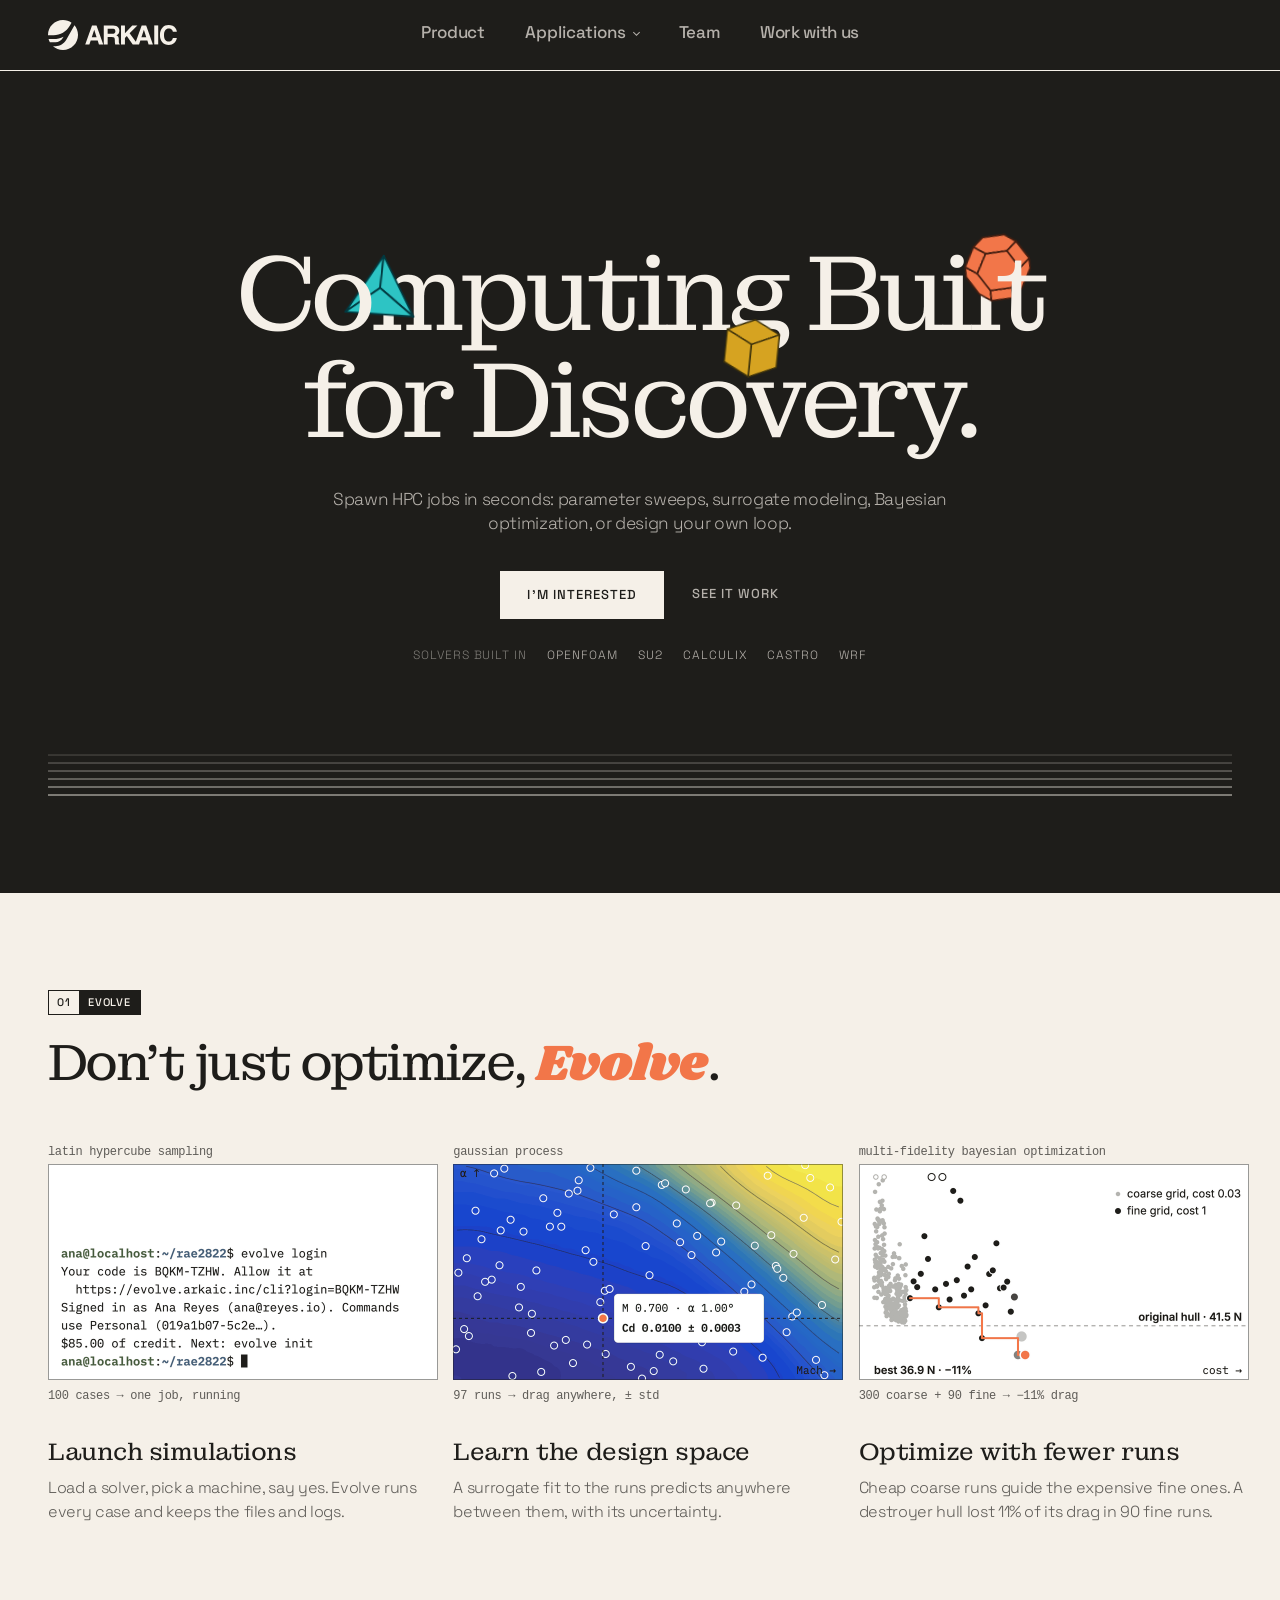
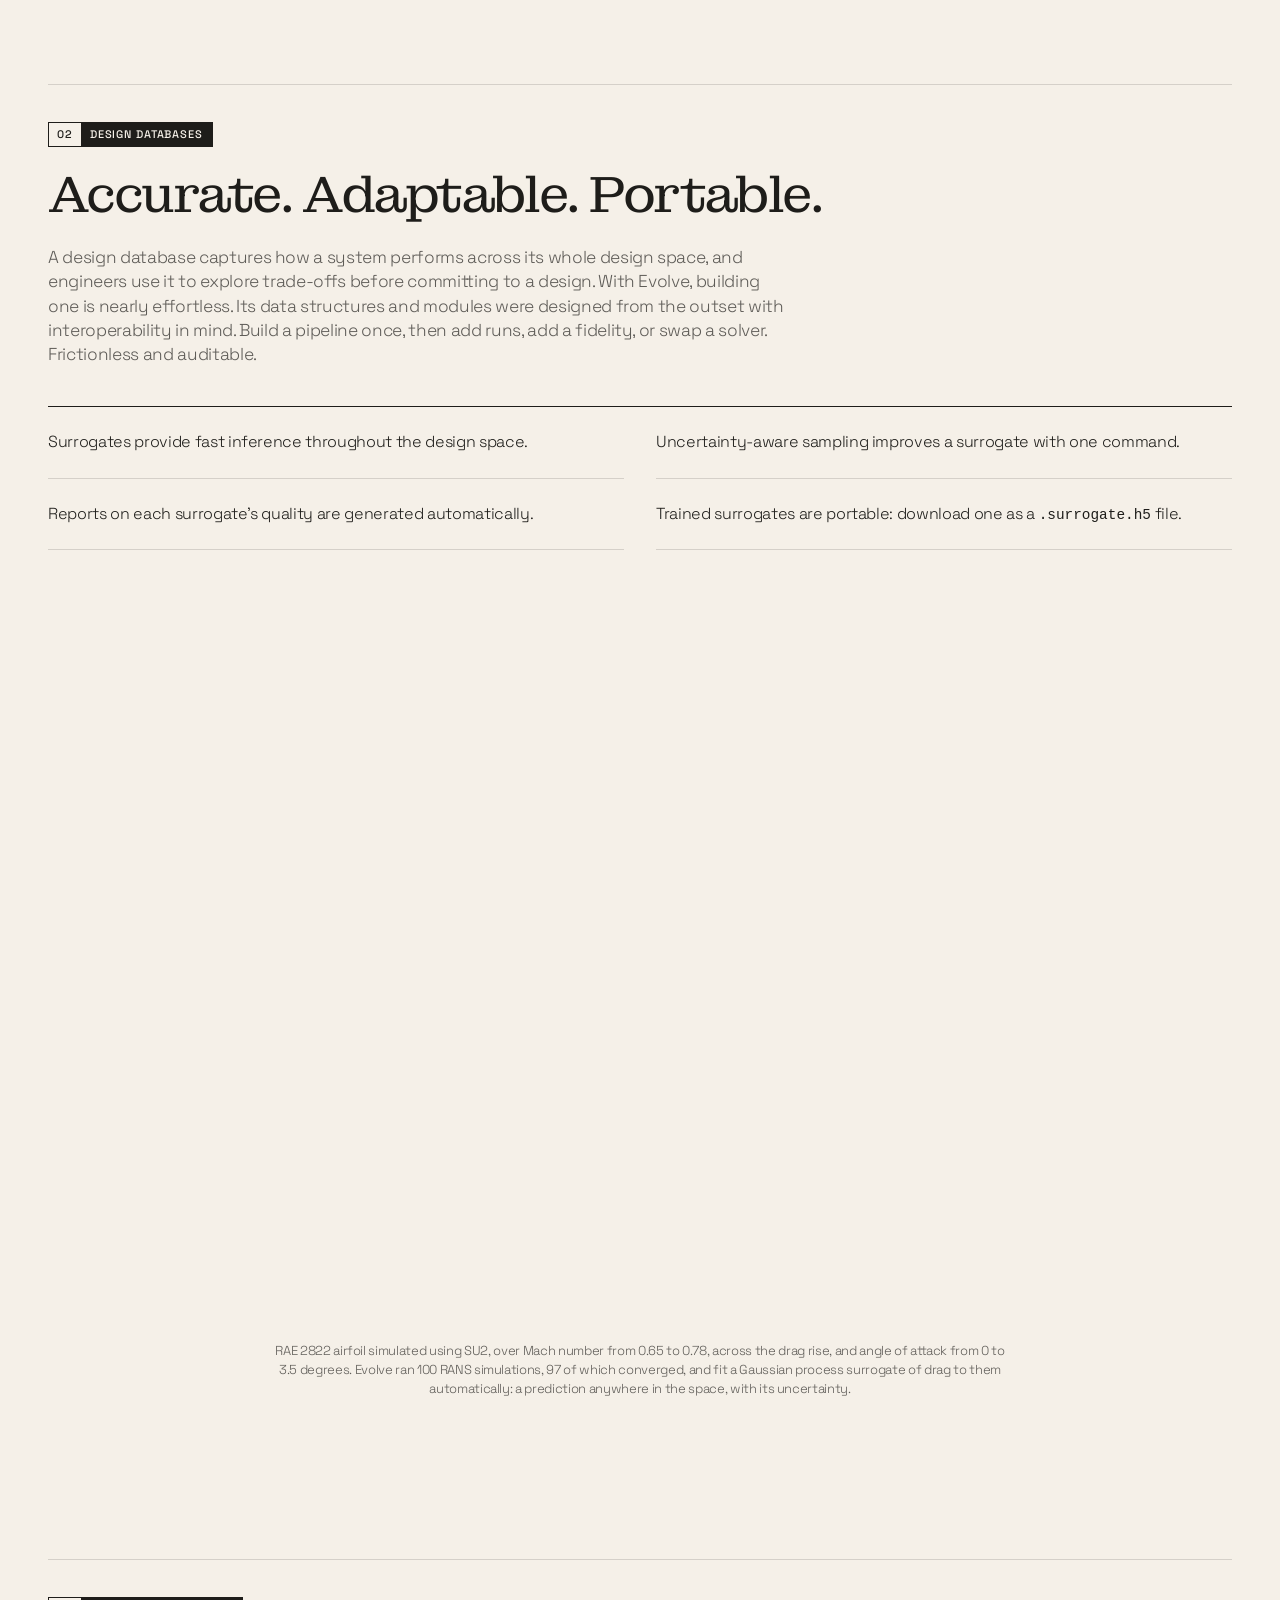
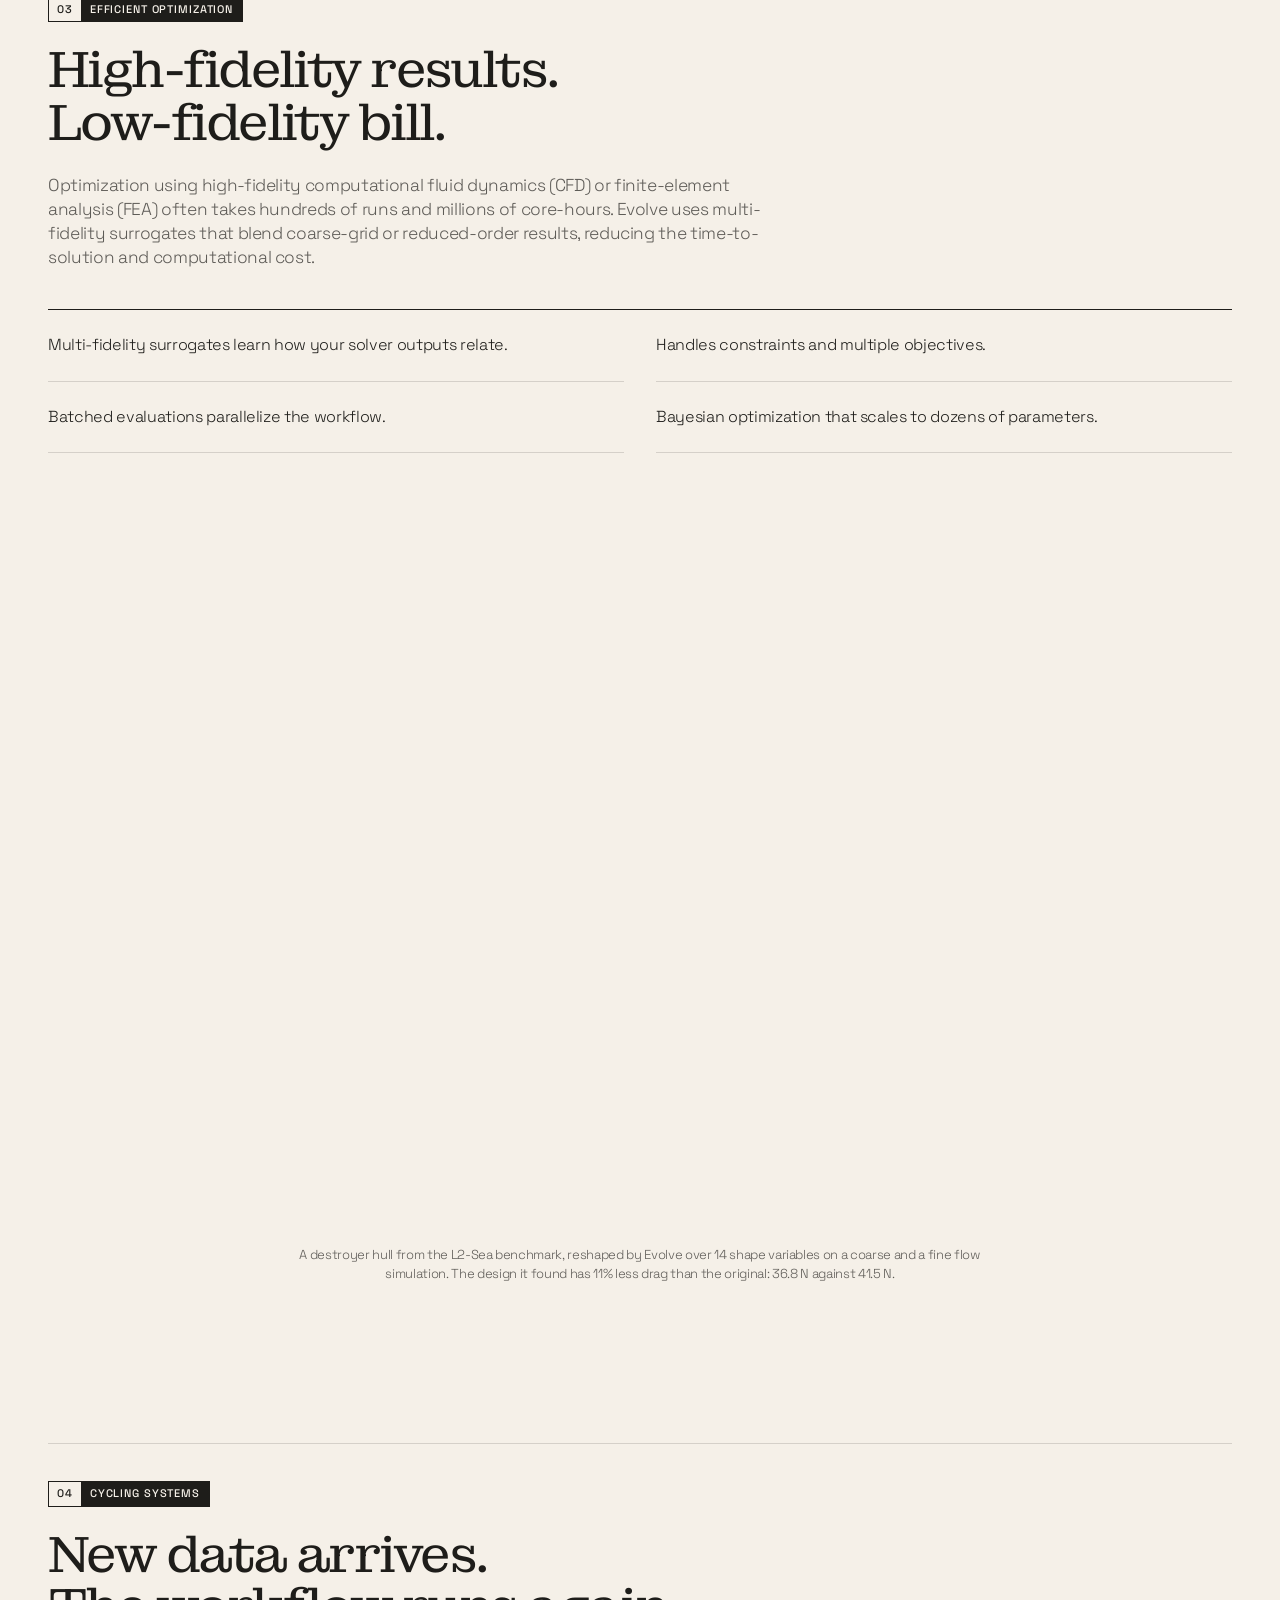
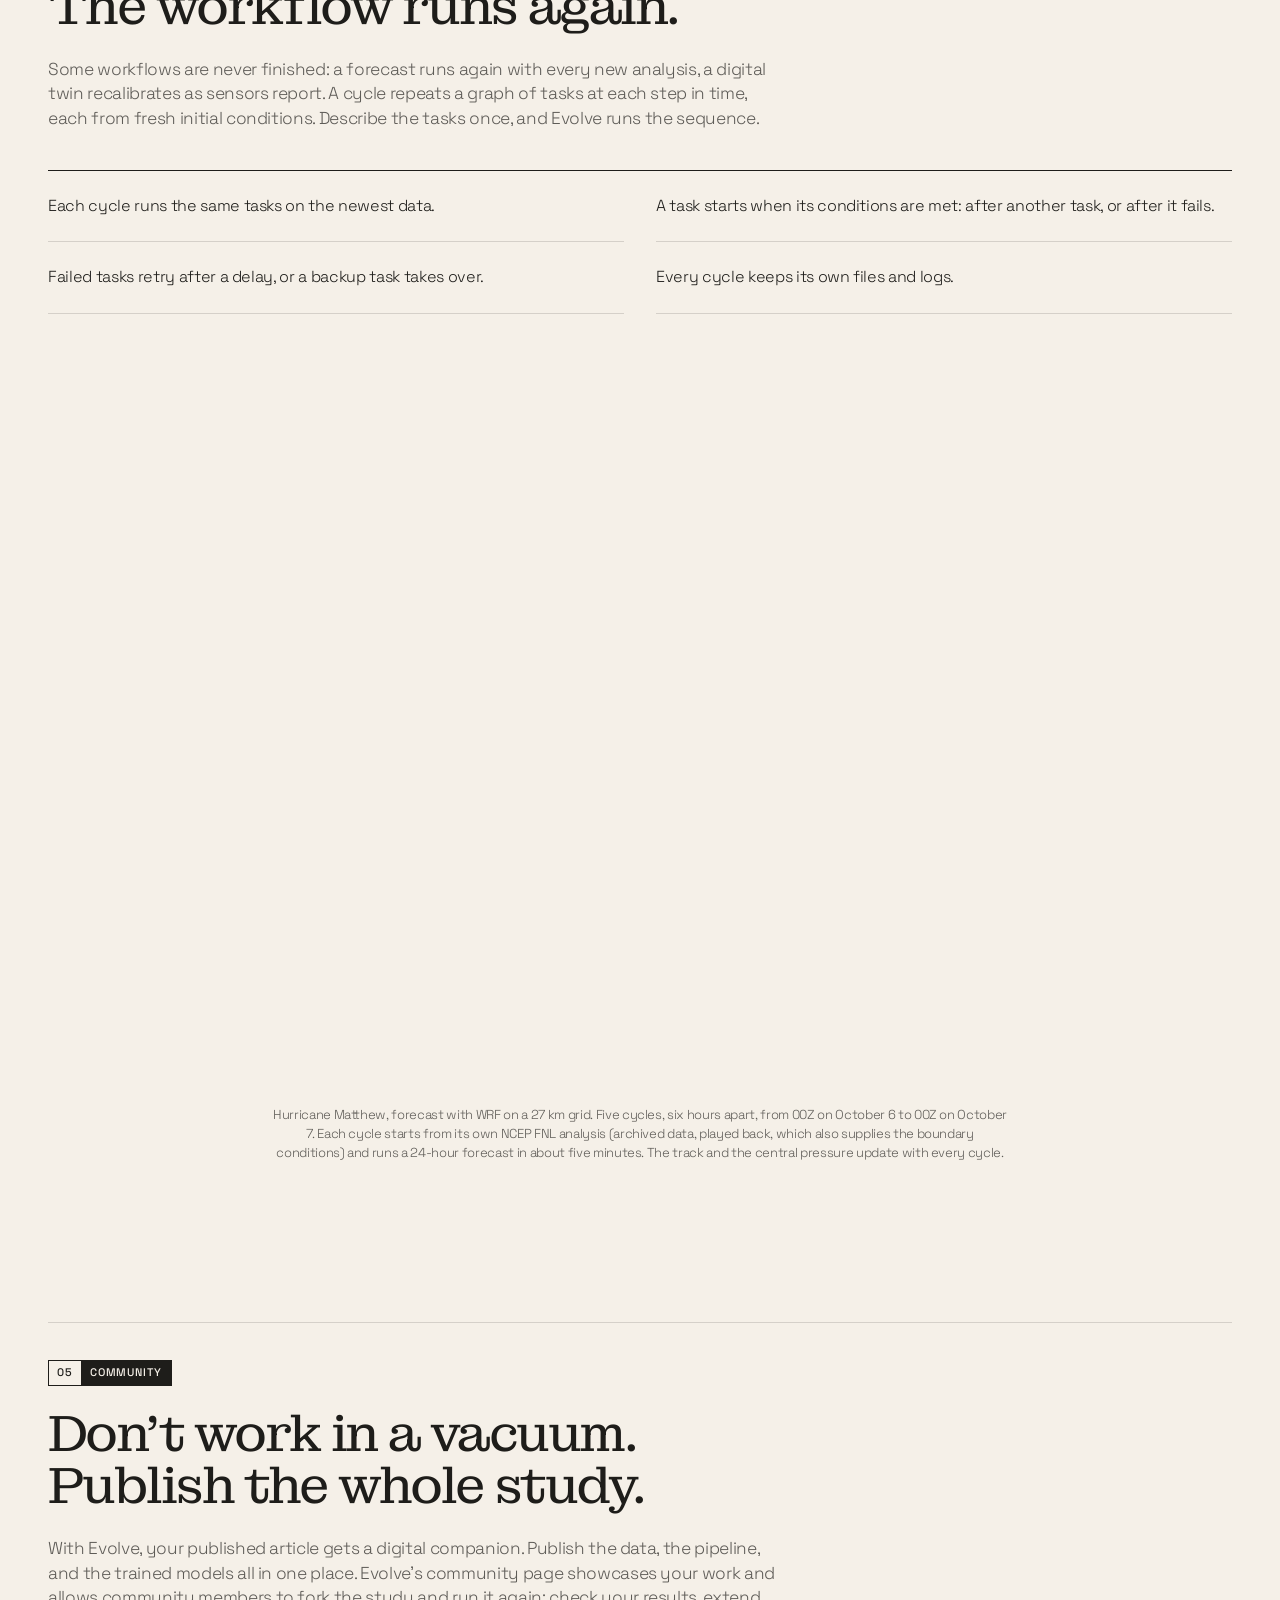
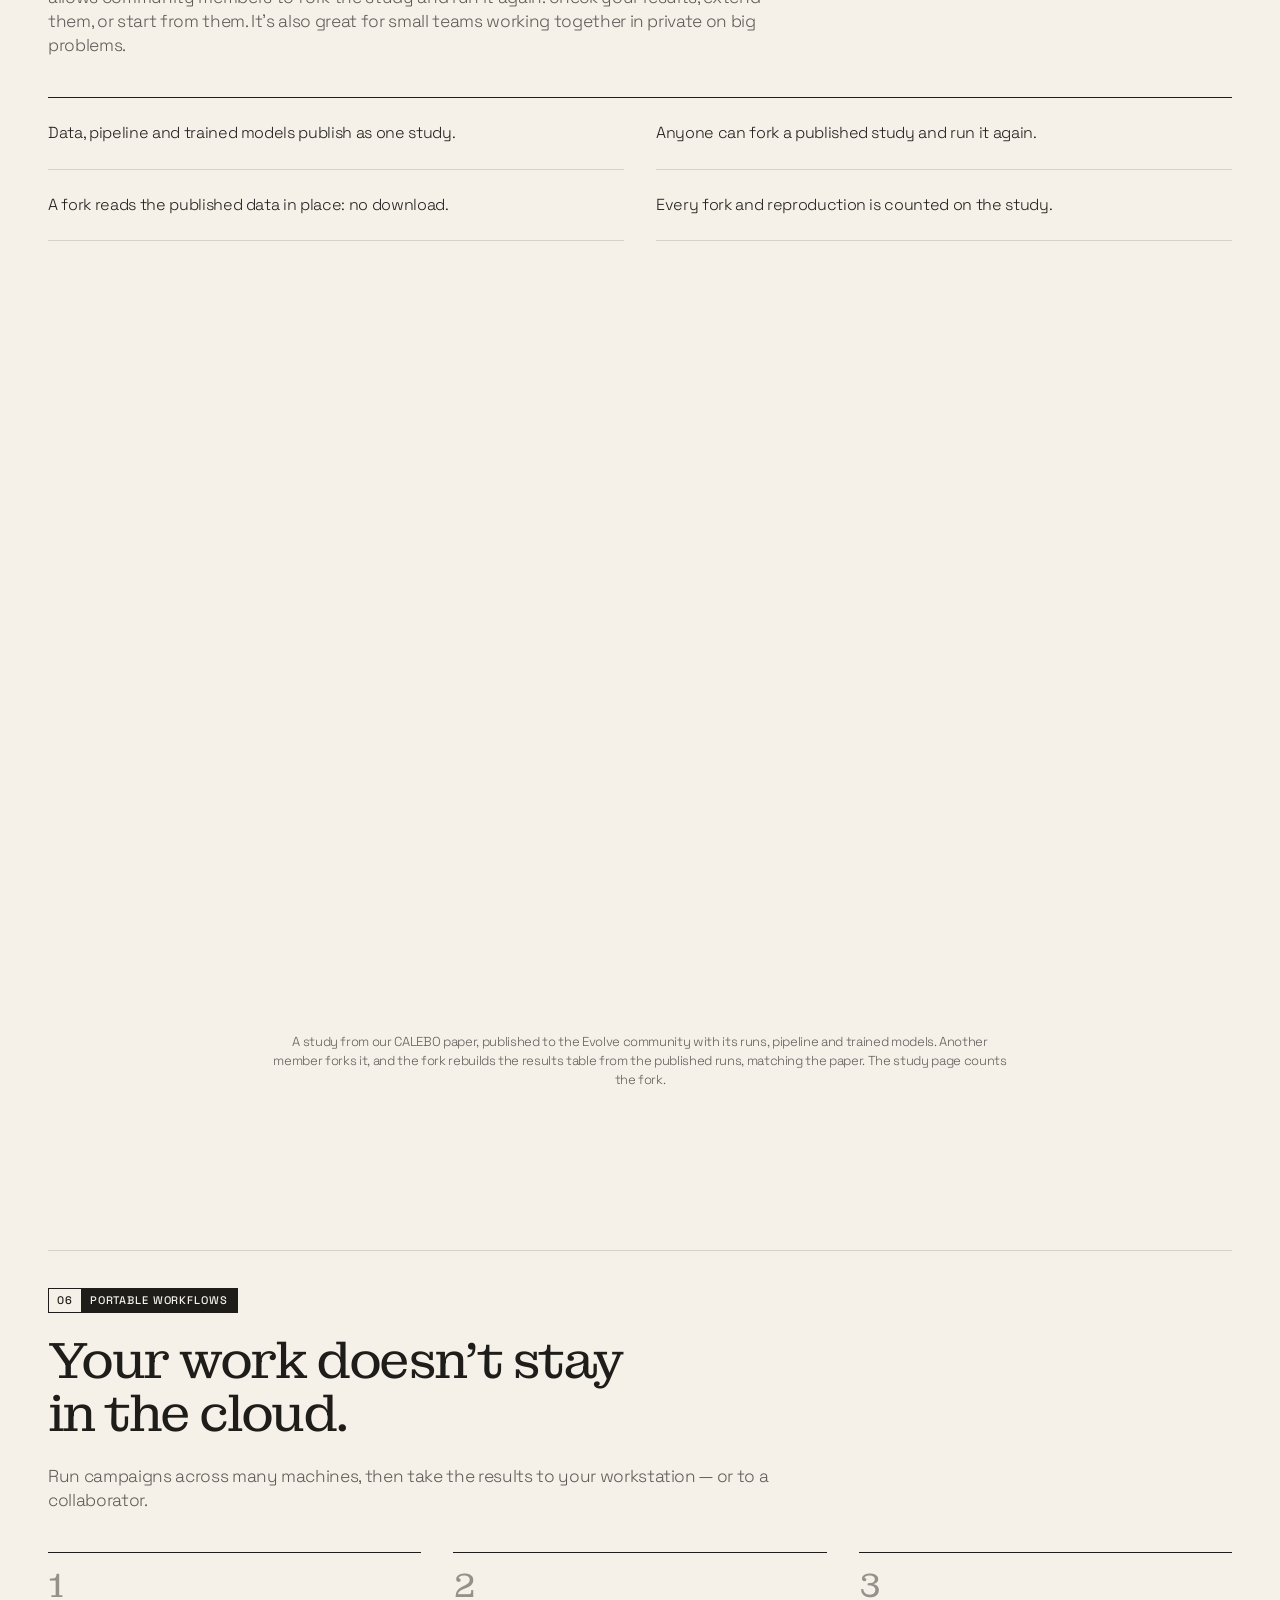
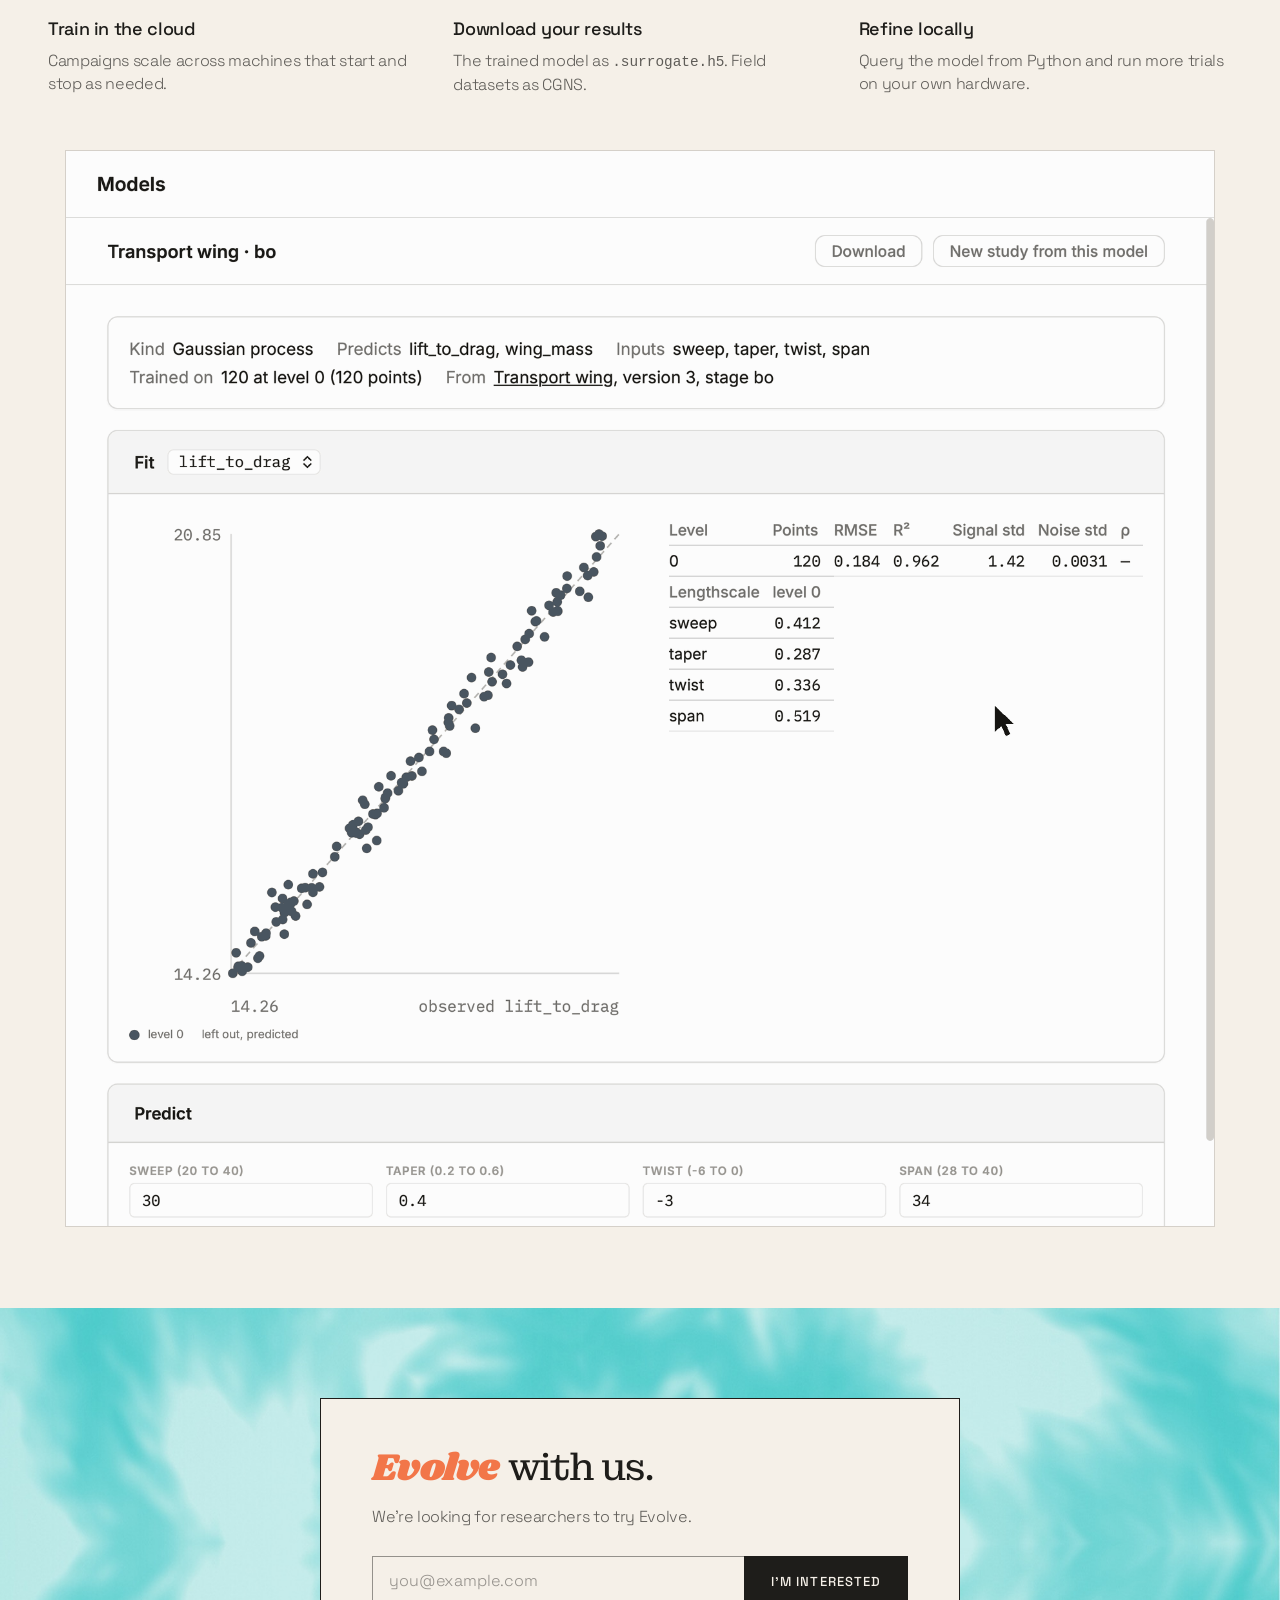
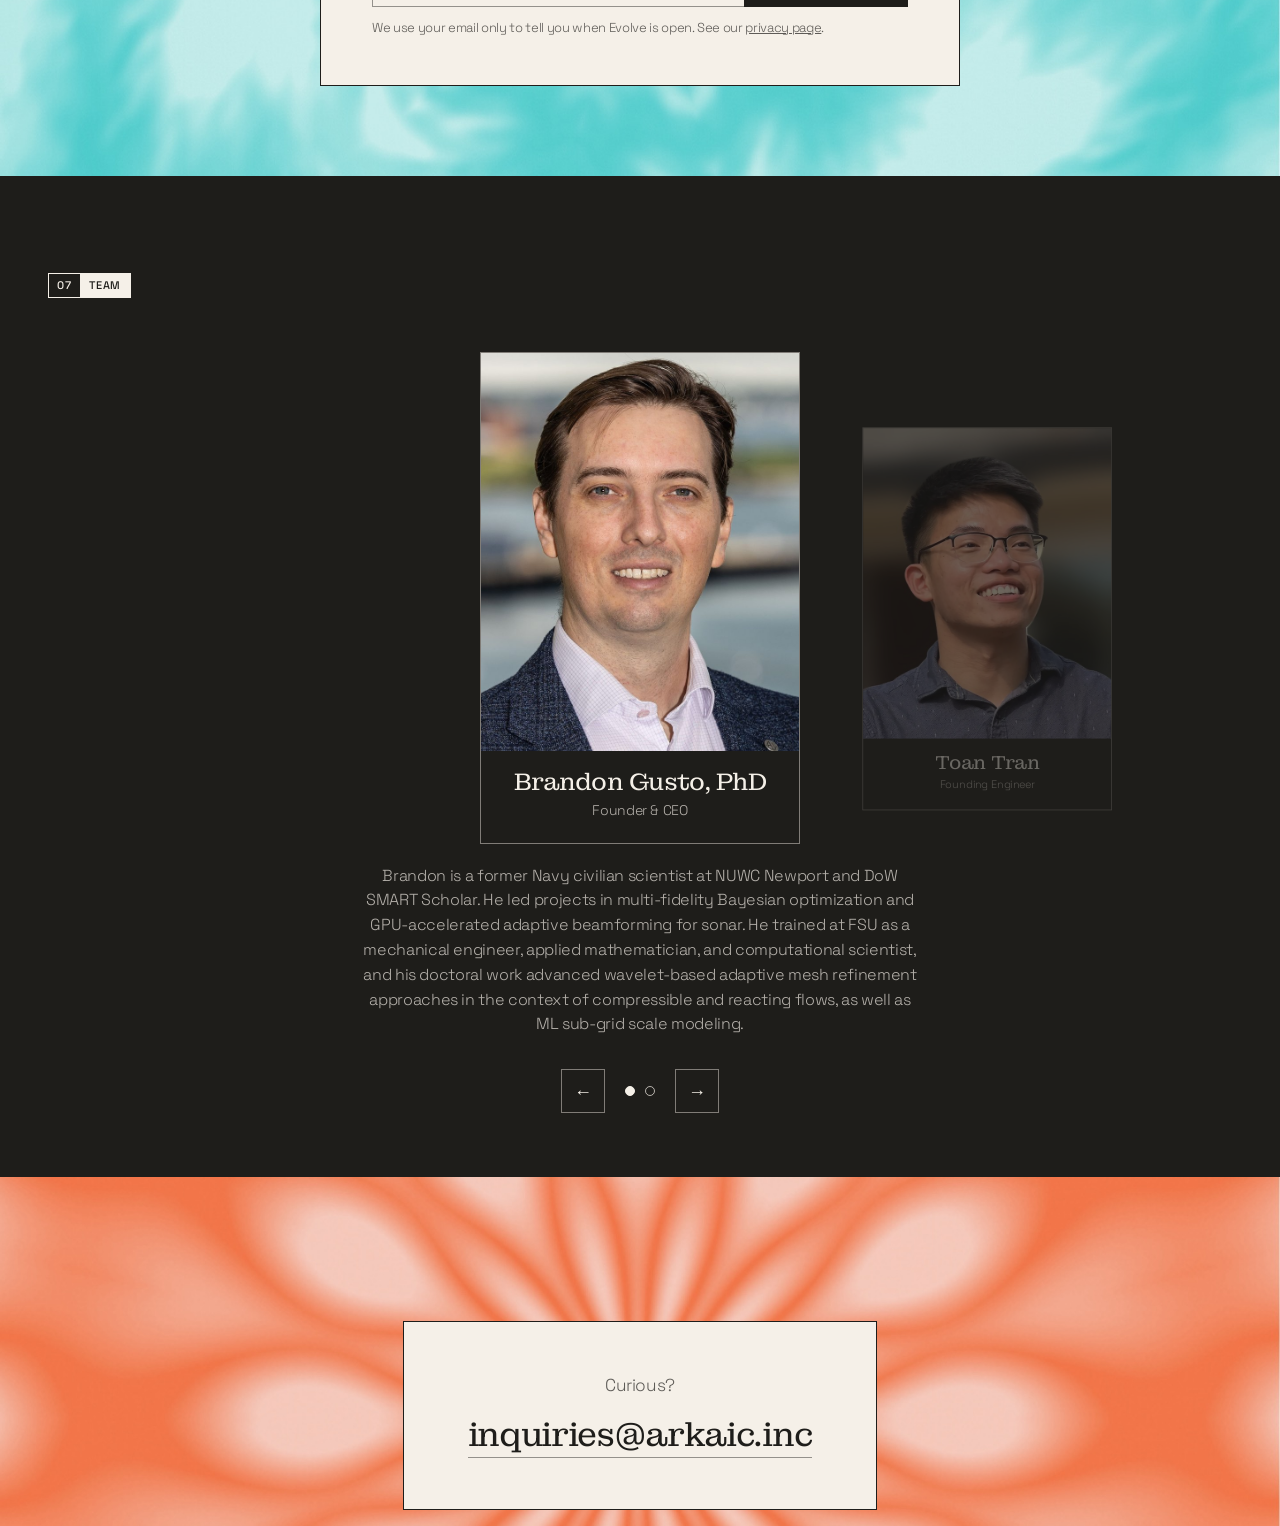
==== commit 90795a90: "Centered hero without the drawing animation, larger headline, solver strip; centered nav layout" ====
--- a/index.html
+++ b/index.html
@@ -32,12 +32,10 @@
   <meta property="og:image" content="https://arkaic.inc/assets/og.jpg">
   <meta name="twitter:card" content="summary_large_image">
 
-  <link rel="stylesheet" href="styles.css?v=88">
+  <link rel="stylesheet" href="styles.css?v=91">
 </head>
 <body>
   <a class="skip" href="#main">Skip to content</a>
-
-  <p class="announce"><a href="https://evolve.arkaic.inc">Evolve is here: start free and run your first sweep today. Sign up &rarr;</a></p>
 
   <header class="topbar">
     <a class="brand" href="/" aria-label="Arkaic home">
@@ -46,14 +44,20 @@
     <button class="nav-toggle" type="button" aria-expanded="false" aria-controls="topnav">Menu</button>
     <nav class="topnav" id="topnav" aria-label="Site">
       <div class="nav-links">
-        <a href="/platform/">Platform</a>
-        <a href="/solutions/">Solutions</a>
-        <a href="/pricing/">Pricing</a>
-        <a href="/resources/">Resources</a>
-        <a href="/about/">About us</a>
+        <a href="/#product">Product</a>
+        <div class="nav-menu">
+          <button class="nav-menu-btn" type="button" aria-expanded="false" aria-controls="apps-menu">Applications</button>
+          <div class="nav-menu-list" id="apps-menu">
+            <a href="/#confidence">Design Databases</a>
+            <a href="/#cost">Efficient Optimization</a>
+            <a href="/#cycles">Cycling Systems</a>
+          </div>
+        </div>
+        <!-- <a href="/#research">Research</a> -->
+        <a href="/#team">Team</a>
+        <!-- <a href="/plans/">Plans</a> -->
         <a href="/work/">Work with us</a>
       </div>
-      <a class="nav-login" href="https://evolve.arkaic.inc">Log in</a>
     </nav>
   </header>
 
@@ -64,6 +68,7 @@
     <!-- ============================================================ -->
     <section class="hero" aria-labelledby="hero-title">
       <div class="hero-inner">
+       <div class="hero-copy">
         <!-- Each prism lives in an .anchor around its letter, so it follows
              that letter wherever the headline wraps. Line breaks fall only
              inside tags: whitespace between letters would show. -->
@@ -81,190 +86,442 @@
               width="268" height="293"></span><span class="lt-front">v</span>ery.</span>
         </h1>
         <p class="lede">
-          The future of high-performance computing software is here.  Arkaic is
-          building a next-generation, open platform for discovery science and
-          engineering.
-        </p>
-        <p class="hero-actions"><a class="button button-paper" href="https://evolve.arkaic.inc">Sign up</a> <a class="button button-ghost" href="/meet/">Talk to us</a></p>
+          Spawn HPC jobs in seconds: parameter sweeps, surrogate modeling,
+          Bayesian optimization, or design your own loop.
+        </p>
+        <p class="hero-cta">
+          <a class="button button-paper" href="#waitlist">I&rsquo;m interested</a>
+          <a class="hero-more" href="#product">See it work</a>
+        </p>
         <p class="strip">Solvers built in <span>OpenFOAM</span> <span>SU2</span> <span>CalculiX</span> <span>Castro</span> <span>WRF</span></p>
+       </div>
       </div>
       <div class="strokes-band" aria-hidden="true"></div>
     </section>
-    <!-- ============================================================ -->
-    <!-- Platform: seven cards                                         -->
-    <!-- ============================================================ -->
-    <section class="section paper" id="product" aria-labelledby="platform-title">
-      <div>
-        <p class="tag"><span class="tag-num">&rarr;</span><span class="tag-label">What we do best</span></p>
-        <h2 id="platform-title" class="site-h">The platform for simulation-driven design</h2>
-        <p class="body-lg">Built for long-running simulations and the teams that depend on them.</p>
-        <div class="bento">
-          <article class="bento-card bento-w4">
-            <h3 class="bento-title">Workflows in minutes</h3>
-            <p class="bento-sub">Go from a script to a running campaign with one command.</p>
-            <div class="viz" aria-hidden="true"><pre class="viz-term"><code><b>$</b> evolve init
-<b>$</b> evolve sweep -out f job.sh thickness=10,7,5
-<b>$</b> evolve jobs
-<b>$</b> evolve pull JOB</code></pre></div>
-          </article>
-          <article class="bento-card bento-w2">
-            <h3 class="bento-title">Run anywhere</h3>
-            <p class="bento-sub">Evolve&rsquo;s machines, yours, or an installation on your own systems.</p>
-            <div class="viz" aria-hidden="true"><ul class="viz-rows"><li>Evolve&rsquo;s machines</li><li>Your own machines</li><li>Your own systems</li></ul></div>
-          </article>
-          <article class="bento-card bento-w2">
-            <h3 class="bento-title">Limits and spend, in view</h3>
-            <p class="bento-sub">Plan limits, credit, and what each job cost.</p>
-            <div class="viz" aria-hidden="true"><ul class="viz-bars"><li><span>Compute</span><i style="width:78%"></i></li><li><span>Storage</span><i style="width:34%"></i></li><li><span>Downloads</span><i style="width:18%"></i></li></ul></div>
-          </article>
-          <article class="bento-card bento-w2">
-            <h3 class="bento-title">You stay in control</h3>
-            <p class="bento-sub">Pause, resume, or cancel a campaign at any time.</p>
-            <div class="viz" aria-hidden="true"><p class="viz-pills"><span>Pause</span><span>Resume</span><span>Cancel</span></p></div>
-          </article>
-          <article class="bento-card bento-w2">
-            <h3 class="bento-title">LLM agnostic</h3>
-            <p class="bento-sub">Evolve picks no model. Bring the assistant you already use, through the open MCP standard (coming).</p>
-            <div class="viz" aria-hidden="true"><svg class="viz-hub" viewBox="0 0 220 120" width="220" height="120" focusable="false"><g stroke="currentColor" stroke-opacity=".5" stroke-width="1.5" fill="none"><line x1="110" y1="60" x2="30" y2="22"/><line x1="110" y1="60" x2="30" y2="98"/><line x1="110" y1="60" x2="190" y2="22"/><line x1="110" y1="60" x2="190" y2="98"/><line x1="110" y1="60" x2="110" y2="12"/></g><g fill="none" stroke="currentColor" stroke-width="1.5"><circle cx="30" cy="22" r="9"/><circle cx="30" cy="98" r="9"/><circle cx="190" cy="22" r="9"/><circle cx="190" cy="98" r="9"/><circle cx="110" cy="12" r="9"/></g><circle cx="110" cy="60" r="20" fill="#F27649"/></svg></div>
-          </article>
-          <article class="bento-card bento-w3">
-            <h3 class="bento-title">Every run on the record</h3>
-            <p class="bento-sub">The solver image and the exact files behind every result, to repeat or to cite.</p>
-            <div class="viz" aria-hidden="true"><ul class="viz-rows"><li>Version 3<span>solver image + folder</span></li><li>Version 2<span>solver image + folder</span></li><li>Version 1<span>solver image + folder</span></li></ul></div>
-          </article>
-          <article class="bento-card bento-w3">
-            <h3 class="bento-title">White-glove experience</h3>
-            <p class="bento-sub">Dedicated support from the engineers who build Evolve, or have us run the study for you.</p>
-            <div class="viz" aria-hidden="true"><p class="viz-bubble">Can you set up my study?</p><p class="viz-bubble reply">Yes. We scope it, run it, and hand back the results.</p></div>
-          </article>
-        </div>
-        <p class="more"><a href="/platform/">See the platform &rarr;</a></p>
-      </div>
-    </section>
-
-    <!-- ============================================================ -->
-    <!-- Solvers                                                       -->
-    <!-- ============================================================ -->
-    <section class="section paper" aria-labelledby="solvers-title">
-      <div>
-        <h2 id="solvers-title" class="site-h">Run the solvers your team uses</h2>
-        <p class="body-lg">Open-source solvers are built in. Bring your own code, or your own license for a commercial solver.</p>
-        <ul class="chips" role="list"><li>OpenFOAM</li><li>SU2</li><li>CalculiX</li><li>Castro</li><li>WRF</li><li>Python</li><li>GCC and MPI toolchain</li><li>Your own code</li><li>Licensed solvers, on your license</li></ul>
-        <p class="more"><a href="/solutions/">More solutions &rarr;</a></p>
-      </div>
-    </section>
-
-    <!-- ============================================================ -->
-    <!-- Security: four numbered cards                                 -->
-    <!-- ============================================================ -->
-    <section class="section paper" aria-labelledby="security-title">
-      <div>
-        <h2 id="security-title" class="site-h">Built to keep your data yours</h2>
-        <div class="site-grid four">
-          <article class="site-card numcard"><p class="num-label">001</p><h3 class="site-card-title">One machine per run</h3><p>Each run gets a whole machine, with no network and no neighbors.</p><p class="num-tag">Isolation</p></article>
-          <article class="site-card numcard"><p class="num-label">002</p><h3 class="site-card-title">No keys on workers</h3><p>Workers move files on short-lived links and never hold a storage key.</p><p class="num-tag">Storage</p></article>
-          <article class="site-card numcard"><p class="num-label">003</p><h3 class="site-card-title">Your workspace, your data</h3><p>Files, models, and records are kept under your workspace.</p><p class="num-tag">Data</p></article>
-          <article class="site-card numcard"><p class="num-label">004</p><h3 class="site-card-title">Access you can revoke</h3><p>The command&rsquo;s token is yours: logging out ends it on the server.</p><p class="num-tag">Access</p></article>
-        </div>
-      </div>
-    </section>
-
-    <!-- ============================================================ -->
-    <!-- Workflows for every use case                                  -->
-    <!-- ============================================================ -->
-    <section class="section paper" id="workflows" aria-labelledby="workflows-title">
-      <div>
-        <p class="tag"><span class="tag-num">&rarr;</span><span class="tag-label">Workflows</span></p>
-        <h2 id="workflows-title" class="site-h">Workflows for every use case</h2>
-        <div class="site-grid">
-          <article class="site-card"><h3 class="site-card-title">Rocket nozzle design</h3><p>Find the shape that gives the most thrust.</p><ol class="steps-list"><li>Sample the shape parameters</li><li>Run each case on its own machine</li><li>Fit a model of the results</li><li>Optimize against the model</li></ol></article>
-          <article class="site-card"><h3 class="site-card-title">Airfoil validation</h3><p>Check a solver against test data across conditions.</p><ol class="steps-list"><li>Sweep the flow conditions</li><li>Compare with the measurements</li><li>Refine the grid and run again</li><li>Fit a surrogate over the sweep</li></ol></article>
-          <article class="site-card"><h3 class="site-card-title">Daily forecast</h3><p>Run a regional forecast on a schedule.</p><ol class="steps-list"><li>Fetch the data, retrying when it is late</li><li>Prepare the domain</li><li>Run the model</li><li>Keep the output files</li></ol></article>
-        </div>
-      </div>
-    </section>
-
-    <!-- ============================================================ -->
-    <!-- Powering discovery: the live drawings                         -->
-    <!-- ============================================================ -->
-    <section class="section paper lead" aria-labelledby="discovery-title">
-      <div class="lead-row">
+
+    <!-- ============================================================ -->
+    <!-- 01 · Evolve: what it is, and how it runs a study              -->
+    <!-- ============================================================ -->
+    <section class="section paper lead" id="product" aria-labelledby="product-title">
+      <div>
+        <p class="tag"><span class="tag-num">01</span><span class="tag-label">Evolve</span></p>
+      </div>
+
         <div class="product-intro">
-          <h2 id="discovery-title" class="h2">Don&rsquo;t just optimize, <em class="evolve">Evolve</em>.</h2>
-          <p class="body-lg">
-            Evolve compresses design cycles by an order of magnitude and
-            removes computational barriers to discovery. It turns computing
-            into discovery.
-          </p>
-          <p class="site-actions"><a class="button button-graphite" href="https://evolve.arkaic.inc">Sign up</a> <a class="button button-line" href="/pricing/">See pricing</a></p>
-        </div>
-
-        <!-- the drawings on rotation, drawn live (trace-loop.js) -->
-        <figure class="study">
-          <div class="study-frame trace-frame">
-            <canvas class="trace-canvas" role="img"
-              aria-label="Line drawings, drawn live: a rocket engine, a 3D integrated circuit, a transport wing, a laser fusion target with its beams, a ship propeller, then an FPV quadcopter"></canvas>
+          <h2 id="product-title" class="h2">Don&rsquo;t just optimize, <em class="evolve">Evolve</em>.</h2>
+          <!-- What Evolve does: three loops, one glance each. Built in evolve-clips/10-tiles
+               (run, learn, optimize) on real runs: the RAE 2822 sweep and the L2-Sea hull.
+               The captions live here so they stay sharp. -->
+          <div class="tile-grid">
+            <article class="tile">
+              <div class="tile-cap">latin hypercube sampling</div>
+              <div class="tile-box">
+                <img src="assets/tile-run.gif?v=2" width="780" height="432"
+                  alt="A terminal on the user's own machine: evolve login signs it in, the machines are listed with their prices, a sweep of 100 sampled cases is launched on an e6-8 machine with SU2 loaded, and the job is listed as running">
+              </div>
+              <div class="tile-cmd">100 cases &rarr; one job, running</div>
+              <h2 class="h3">Launch simulations</h2>
+              <p>
+                Load a solver, pick a machine, say yes. Evolve runs every case and
+                keeps the files and logs.
+              </p>
+            </article>
+            <article class="tile">
+              <div class="tile-cap">gaussian process</div>
+              <div class="tile-box">
+                <img src="assets/tile-learn.gif?v=2" width="780" height="432"
+                  alt="The 97 drag values over Mach number and angle of attack, then the Gaussian process surrogate fitted to them sweeps across the design space as a shaded map with contours, and a probe reads the predicted drag and its uncertainty at three places">
+              </div>
+              <div class="tile-cmd">97 runs &rarr; drag anywhere, &plusmn; std</div>
+              <h2 class="h3">Learn the design space</h2>
+              <p>
+                A surrogate fit to the runs predicts anywhere between them, with
+                its uncertainty.
+              </p>
+            </article>
+            <article class="tile">
+              <div class="tile-cap">multi-fidelity bayesian optimization</div>
+              <div class="tile-box">
+                <img src="assets/tile-optimize.gif?v=2" width="780" height="432"
+                  alt="Drag of the L2-Sea hull against computing cost: 300 cheap coarse-grid runs cluster at the left, then 90 fine runs, and the best fine design steps down to 36.8 newtons, 11 percent below the original 41.5">
+              </div>
+              <div class="tile-cmd">300 coarse + 90 fine &rarr; &minus;11% drag</div>
+              <h2 class="h3">Optimize with fewer runs</h2>
+              <p>
+                Cheap coarse runs guide the expensive fine ones. A destroyer hull
+                lost 11% of its drag in 90 fine runs.
+              </p>
+            </article>
           </div>
-        </figure>
-      </div>
-    </section>
-
-    <!-- ============================================================ -->
-    <!-- Designed for your team: six solutions                         -->
-    <!-- ============================================================ -->
-    <section class="section paper" aria-labelledby="designed-title">
-      <div>
-        <h2 id="designed-title" class="site-h">Designed for your team</h2>
-        <div class="site-grid">
-          <a class="site-card site-link" href="/solutions/"><h3 class="site-card-title">Aerodynamics and fluid flow</h3><p>Nozzles, airfoils, and ducts, with OpenFOAM and SU2.</p></a>
-          <a class="site-card site-link" href="/solutions/"><h3 class="site-card-title">Structures</h3><p>The lightest shape that carries the load, with CalculiX.</p></a>
-          <a class="site-card site-link" href="/solutions/"><h3 class="site-card-title">Weather and atmosphere</h3><p>Forecasts and regional studies on a schedule, with WRF.</p></a>
-          <a class="site-card site-link" href="/solutions/"><h3 class="site-card-title">Astrophysics</h3><p>Explore a simulation&rsquo;s parameters with Castro.</p></a>
-          <a class="site-card site-link" href="/solutions/"><h3 class="site-card-title">Design databases</h3><p>A fast model of a slow solver, ready for the design meeting.</p></a>
-          <a class="site-card site-link" href="/solutions/"><h3 class="site-card-title">Your own solver</h3><p>Compile it on the toolchain and submit it like any script.</p></a>
-        </div>
-      </div>
-    </section>
-
-
-    <!-- ============================================================ -->
-    <!-- Closing band                                                  -->
-    <!-- ============================================================ -->
-    <section class="contact" id="closing" aria-label="Get started">
+          <!-- <p class="body-lg">
+            Evolve drives long-running simulations.  It compresses design
+            cycles by an order of magnitude and removes computational barriers
+            to discovery.  Run parameter exploration and sensitivity analysis at
+            scale.  Perform model verification and validation.  Build
+            multi-fidelity surrogates and find optimal designs using
+            Bayesian optimization.  Create loops for cyclical workflows.  Use
+            agents to help craft, scale, and mend your workflows.  Evolve turns computing into discovery.
+          </p> -->
+        </div>
+    </section>
+
+    <!-- ============================================================ -->
+    <!-- 02 · Design databases: the RAE 2822 airfoil                   -->
+    <!-- ============================================================ -->
+    <section class="section paper" id="confidence" aria-labelledby="confidence-title">
+      <div>
+        <p class="tag"><span class="tag-num">02</span><span class="tag-label">Design Databases</span></p>
+      </div>
+
+      <div class="pain">
+        <h2 id="confidence-title" class="h2 pain-head">Accurate. Adaptable. Portable.</h2>
+        <p class="body-lg">
+          A design database captures how a system performs across its whole
+          design space, and engineers use it to explore trade-offs before
+          committing to a design. With Evolve, building one is nearly
+          effortless. Its data structures and modules were designed from the
+          outset with interoperability in mind. Build a pipeline once, then
+          add runs, add a fidelity, or swap a solver. Frictionless and
+          auditable.
+        </p>
+        <div class="pain-how">
+          <ul class="principles" role="list">
+            <li>Surrogates provide fast inference throughout the design space.</li>
+            <li>Uncertainty-aware sampling improves a surrogate with one command.</li>
+            <li>Reports on each surrogate&rsquo;s quality are generated automatically.</li>
+            <li>Trained surrogates are portable: download one as a <code>.surrogate.h5</code> file.</li>
+          </ul>
+        </div>
+      </div>
+
+      <!-- the RAE 2822 aero database: 02-design-database/aerodb.html in evolve-clips -->
+      <figure class="result">
+        <video
+          class="demo"
+          src="assets/aerodb.mp4"
+          autoplay muted loop playsinline preload="metadata"
+          aria-label="A Gaussian process surrogate of the RAE 2822 airfoil's drag, built automatically from 100 RANS simulations"></video>
+        <figcaption class="compare-note">
+          RAE 2822 airfoil simulated using SU2, over Mach number from 0.65 to
+          0.78, across the drag rise, and angle of attack from 0 to 3.5
+          degrees. Evolve ran 100 RANS simulations, 97 of which converged, and
+          fit a Gaussian process surrogate of drag to them automatically: a
+          prediction anywhere in the space, with its uncertainty.
+        </figcaption>
+      </figure>
+    </section>
+
+    <!-- ============================================================ -->
+    <!-- 03 · Efficient Optimization: the L2-Sea hull                  -->
+    <!-- ============================================================ -->
+    <section class="section paper" id="cost" aria-labelledby="cost-title">
+      <div>
+        <p class="tag"><span class="tag-num">03</span><span class="tag-label">Efficient Optimization</span></p>
+      </div>
+
+      <div class="pain">
+        <h2 id="cost-title" class="h2 pain-head">
+          <span class="line">High-fidelity results.</span>
+          <span class="line">Low-fidelity bill.</span>
+        </h2>
+        <p class="body-lg">
+          Optimization using high-fidelity computational fluid dynamics (CFD)
+          or finite-element analysis (FEA) often takes hundreds of runs and
+          millions of core-hours. Evolve uses multi-fidelity surrogates that
+          blend coarse-grid or reduced-order results, reducing the
+          time-to-solution and computational cost.
+        </p>
+        <div class="pain-how">
+          <ul class="principles" role="list">
+            <li>Multi-fidelity surrogates learn how your solver outputs relate.</li>
+            <li>Handles constraints and multiple objectives.</li>
+            <li>Batched evaluations parallelize the workflow.</li>
+            <li>Bayesian optimization that scales to dozens of parameters.</li>
+          </ul>
+        </div>
+      </div>
+
+      <!-- L2-Sea hull, multi-fidelity BO on the Evolve platform: 03-optimization/multifidelity.html in evolve-clips -->
+      <figure class="result">
+        <video
+          class="demo"
+          src="assets/multifidelity.mp4"
+          autoplay muted loop playsinline preload="metadata"
+          aria-label="Multi-fidelity optimization of a destroyer hull: drag falling with cost as coarse and fine flow simulations run, then the waves and hull shape of the best design"></video>
+        <figcaption class="compare-note">
+          A destroyer hull from the L2-Sea benchmark, reshaped by Evolve over
+          14 shape variables on a coarse and a fine flow simulation. The
+          design it found has 11% less drag than the original: 36.8 N against
+          41.5 N.
+        </figcaption>
+      </figure>
+    </section>
+
+    <!-- ============================================================ -->
+    <!-- 04 · Cycling systems: Hurricane Matthew, forecast every 6 hours        -->
+    <!-- ============================================================ -->
+    <section class="section paper" id="cycles" aria-labelledby="cycles-title">
+      <div>
+        <p class="tag"><span class="tag-num">04</span><span class="tag-label">Cycling Systems</span></p>
+      </div>
+
+      <div class="pain">
+        <h2 id="cycles-title" class="h2 pain-head">
+          <span class="line">New data arrives.</span>
+          <span class="line">The workflow runs again.</span>
+        </h2>
+        <p class="body-lg">
+          Some workflows are never finished: a forecast runs again with every
+          new analysis, a digital twin recalibrates as sensors report. A
+          cycle repeats a graph of tasks at each step in time, each from fresh
+          initial conditions. Describe the tasks once, and Evolve runs the
+          sequence.
+        </p>
+        <div class="pain-how">
+          <ul class="principles" role="list">
+            <li>Each cycle runs the same tasks on the newest data.</li>
+            <li>A task starts when its conditions are met: after another task, or after it fails.</li>
+            <li>Failed tasks retry after a delay, or a backup task takes over.</li>
+            <li>Every cycle keeps its own files and logs.</li>
+          </ul>
+        </div>
+      </div>
+
+      <!-- Hurricane Matthew, five WRF cycles: 04-cycles/cycling.html in evolve-clips -->
+      <figure class="result">
+        <video
+          class="demo"
+          src="assets/cycling.mp4"
+          autoplay muted loop playsinline preload="metadata"
+          aria-label="Hurricane Matthew forecast every six hours: five cycles, each a new 24-hour forecast from its own weather analysis, with the storm track and central pressure updating"></video>
+        <figcaption class="compare-note">
+          Hurricane Matthew, forecast with WRF on a 27 km grid. Five cycles,
+          six hours apart, from 00Z on October 6 to 00Z on October 7. Each
+          cycle starts from its own NCEP FNL analysis (archived data, played
+          back, which also supplies the boundary conditions) and runs a
+          24-hour forecast in about five minutes. The
+          track and the central pressure update with every cycle.
+        </figcaption>
+      </figure>
+    </section>
+
+    <!-- ============================================================ -->
+    <!-- 05 · Community: publish a study, fork it, reproduce it        -->
+    <!-- ============================================================ -->
+    <section class="section paper" id="community" aria-labelledby="community-title">
+      <div>
+        <p class="tag"><span class="tag-num">05</span><span class="tag-label">Community</span></p>
+      </div>
+
+      <div class="pain">
+        <h2 id="community-title" class="h2 pain-head">
+          <span class="line">Don&rsquo;t work in a vacuum.</span>
+          <span class="line">Publish the whole study.</span>
+        </h2>
+        <p class="body-lg">
+          With Evolve, your published article gets a digital companion.
+          Publish the data, the pipeline, and the trained models all in one
+          place.  Evolve's community page showcases your work and allows
+          community members to fork the study and run it again: check your
+          results, extend them, or start from them.  It's also great for small
+          teams working together in private on big problems.
+        </p>
+        <div class="pain-how">
+          <ul class="principles" role="list">
+            <li>Data, pipeline and trained models publish as one study.</li>
+            <li>Anyone can fork a published study and run it again.</li>
+            <li>A fork reads the published data in place: no download.</li>
+            <li>Every fork and reproduction is counted on the study.</li>
+          </ul>
+        </div>
+      </div>
+
+      <!-- the CALEBO L2-Sea benchmark, published and reproduced: 05-community/community.html in evolve-clips -->
+      <figure class="result">
+        <video
+          class="demo"
+          src="assets/community.mp4"
+          autoplay muted loop playsinline preload="metadata"
+          aria-label="The CALEBO benchmark study published to the Evolve community, then forked: its results are rebuilt from the published runs and match the paper"></video>
+        <figcaption class="compare-note">
+          A study from our CALEBO paper, published to the Evolve community
+          with its runs, pipeline and trained models. Another member forks
+          it, and the fork rebuilds the results table from the published
+          runs, matching the paper. The study page counts the fork.
+        </figcaption>
+      </figure>
+    </section>
+
+    <!-- ============================================================ -->
+    <!-- 06 · Portable Workflows, and the interest form                -->
+    <!-- ============================================================ -->
+    <section class="section paper" id="evolve" aria-labelledby="evolve-title">
+      <div>
+        <p class="tag"><span class="tag-num">06</span><span class="tag-label">Portable Workflows</span></p>
+      </div>
+
+      <div class="pipeline first">
+        <h2 id="evolve-title" class="h2">Your work doesn&rsquo;t stay in the cloud.</h2>
+        <p class="body-lg">
+          Run campaigns across many machines, then take the results to your
+          workstation &mdash; or to a collaborator.
+        </p>
+        <ol class="steps" role="list">
+          <li>
+            <span class="step-num">1</span>
+            <h4>Train in the cloud</h4>
+            <p>Campaigns scale across machines that start and stop as needed.</p>
+          </li>
+          <li>
+            <span class="step-num">2</span>
+            <h4>Download your results</h4>
+            <p>
+              The trained model as <code>.surrogate.h5</code>. Field datasets
+              as CGNS.
+            </p>
+          </li>
+          <li>
+            <span class="step-num">3</span>
+            <h4>Refine locally</h4>
+            <p>
+              Query the model from Python and run more trials on your own
+              hardware.
+            </p>
+          </li>
+        </ol>
+      </div>
+
+      <!-- the still for this section: a loop of Evolve's model page (built from the UI's own stylesheet
+           and markup, with example data: a transport wing model), the trained model downloaded, then the
+           CLI inspecting the file. Made by scripts in the session scratchpad, not screen-shared. -->
+      <figure class="study ui-loop">
+        <picture>
+          <source media="(max-width: 820px)" srcset="assets/loop-download-inspect-phone.gif?v=3" width="890" height="833">
+          <img src="assets/loop-download-inspect.gif?v=3" alt="Evolve's model page for a transport wing model, its Download button clicked, then a terminal running evolve inspect on the downloaded wing.surrogate.h5 file and listing its inputs, outputs, surrogates and provenance" width="1150" height="833" loading="lazy">
+        </picture>
+      </figure>
+
+      <!-- the interest form: an Eigenmode field (cyan) behind a Paper card.
+           It posts to Formspree; main.js sends it in place. -->
+      <div class="waitlist-band" id="waitlist">
+        <div class="waitlist-card">
+          <h3 class="cta-title"><em class="evolve">Evolve</em> with us.</h3>
+          <p class="cta-text">We&rsquo;re looking for researchers to try Evolve.</p>
+          <form class="waitlist" action="https://formspree.io/f/xnpnykan" method="POST">
+            <label class="visually-hidden" for="waitlist-email">Email address</label>
+            <input
+              id="waitlist-email" type="email" name="email"
+              placeholder="you@example.com" autocomplete="email" required>
+            <!-- a honeypot for bots: keep it hidden -->
+            <input
+              type="text" name="_gotcha" tabindex="-1" autocomplete="off"
+              class="visually-hidden" aria-hidden="true">
+            <button class="button button-graphite" type="submit">I&rsquo;m interested</button>
+            <p class="consent">
+              We use your email only to tell you when Evolve is open. See our
+              <a href="/privacy/">privacy page</a>.
+            </p>
+            <p class="waitlist-msg" role="status" aria-live="polite"></p>
+          </form>
+        </div>
+      </div>
+    </section>
+
+    <!-- 07 · Research: hidden until there is material for it; uncomment
+         this section, its link in each page's menu, and set Team back to 08.
+    <section class="section graphite" id="research" aria-labelledby="research-title">
+      <div>
+        <p class="tag paper-tag"><span class="tag-num">07</span><span class="tag-label">Research</span></p>
+      </div>
+
+      <div class="product-intro">
+        <h2 id="research-title" class="h2">Optimizers that remember.</h2>
+        <p class="body-lg">
+          Arkaic is developing cognitive Bayesian optimization &mdash; priors
+          built from past campaigns and applied to new ones in the same domain.
+          For a family of airfoils, each new campaign starts from priors built
+          on previous campaigns. Fewer high-fidelity runs on every new design.
+        </p>
+      </div>
+    </section>
+    -->
+
+    <!-- ============================================================ -->
+    <!-- 07 · Team                                                     -->
+    <!-- ============================================================ -->
+    <section class="section graphite" id="team" aria-labelledby="team-title">
+      <div>
+        <p class="tag paper-tag"><span class="tag-num">07</span><span class="tag-label">Team</span></p>
+        <h2 id="team-title" class="visually-hidden">Team</h2>
+
+        <div class="team-carousel" aria-roledescription="carousel" aria-label="Team">
+          <ul class="team" role="list">
+          <li class="person" id="person-0">
+            <div class="person-card">
+              <img class="person-photo" src="assets/team/brandon-gusto.jpg" alt="Brandon Gusto" width="600" height="750" loading="lazy">
+              <h3 class="person-name">Brandon Gusto, PhD</h3>
+              <p class="person-role">Founder &amp; CEO</p>
+            </div>
+            <p class="person-bio">
+              Brandon is a former Navy civilian scientist at NUWC Newport and
+                DoW SMART Scholar. He led projects in multi-fidelity Bayesian
+                optimization and GPU-accelerated adaptive beamforming for sonar.
+                He trained at FSU as a mechanical engineer, applied
+                mathematician, and computational scientist, and his doctoral
+                work advanced wavelet-based adaptive mesh refinement approaches
+                in the context of compressible and reacting flows, as well as ML
+                sub-grid scale modeling.
+            </p>
+          </li>
+          <li class="person" id="person-1">
+            <div class="person-card">
+              <img class="person-photo" src="assets/team/headshot-toan-tran.jpg" alt="Toan Tran" width="600" height="750" loading="lazy">
+              <h3 class="person-name">Toan Tran</h3>
+              <p class="person-role">Founding Engineer</p>
+            </div>
+            <p class="person-bio">
+              Toan is a research software engineer building scientific tools
+                from statistical packages to full-stack data systems. At FSU, he
+                analyzed large-scale in-vivo neural recordings and built a
+                computer-vision labeling pipeline to extract neural clusters of
+                motor activity in mice. At the University of Michigan, he
+                collaborated with Stan developers on a Bayesian data analysis
+                package, streamlining MRP workflows with visual analytics and a
+                domain-specific model compiler.
+            </p>
+          </li>
+          </ul>
+          <div class="team-controls" hidden>
+            <button class="team-arrow" type="button" data-step="-1" aria-label="Previous person">&larr;</button>
+            <span class="team-dots"></span>
+            <button class="team-arrow" type="button" data-step="1" aria-label="Next person">&rarr;</button>
+          </div>
+        </div>
+      </div>
+    </section>
+
+    <!-- ============================================================ -->
+    <!-- Contact: an Eigenmode field (coral) behind a Paper card       -->
+    <!-- ============================================================ -->
+    <section class="contact" id="closing" aria-label="Contact">
       <div class="contact-card">
-        <p class="body-lg">Let&rsquo;s build, together.</p>
-        <a class="button button-graphite" href="https://evolve.arkaic.inc">Sign up</a>
+        <p class="body-lg">Curious?</p>
         <a class="mail" href="mailto:inquiries@arkaic.inc">inquiries@arkaic.inc</a>
       </div>
     </section>
   </main>
 
-  <footer class="footer footer-wide">
-    <div class="footer-cols">
-      <div><h2 class="footer-h">Platform</h2><ul role="list"><li><a href="/platform/">Overview</a></li><li><a href="/pricing/">Pricing</a></li><li><a href="https://evolve.arkaic.inc">Log in</a></li></ul></div>
-      <div><h2 class="footer-h">Solutions</h2><ul role="list"><li><a href="/solutions/">Aerodynamics</a></li><li><a href="/solutions/">Structures</a></li><li><a href="/solutions/">Weather</a></li><li><a href="/solutions/">Astrophysics</a></li></ul></div>
-      <div><h2 class="footer-h">Resources</h2><ul role="list"><li><a href="/resources/">Get started</a></li><li><a href="/resources/">The command</a></li><li><a href="/resources/">Support</a></li></ul></div>
-      <div><h2 class="footer-h">Company</h2><ul role="list"><li><a href="/about/">About us</a></li><li><a href="/work/">Work with us</a></li><li><a href="/meet/">Book a call</a></li><li><a href="mailto:inquiries@arkaic.inc">Contact</a></li></ul></div>
-      <div><h2 class="footer-h">Legal</h2><ul role="list"><li><a href="/privacy/">Privacy</a></li></ul></div>
-    </div>
-    <div class="footer-base">
-      <img src="assets/logo-horizontal-paper.svg" alt="Arkaic" width="120" height="28">
-      <p class="fine made">
-        Proudly made in the USA.
-        <img class="flag" src="assets/flag-usa.svg" alt="" aria-hidden="true" width="35" height="24">
-      </p>
-      <p class="fine">© 2026 Arkaic Inc.</p>
-    </div>
+  <footer class="footer">
+    <img src="assets/logo-horizontal-paper.svg" alt="Arkaic" width="120" height="28">
+    <p class="fine made">
+      Proudly made in the USA.
+      <img class="flag" src="assets/flag-usa.svg" alt="" aria-hidden="true" width="35" height="24">
+    </p>
+    <p class="fine">© 2026 Arkaic Inc. · <a href="/work/">Work with us</a> · <a href="/privacy/">Privacy</a></p>
   </footer>
 
-  <script src="main.js?v=4" defer></script>
-  <script src="engine3d-data.js?v=6" defer></script>
-  <script src="wing-trace-data.js?v=1" defer></script>
-  <script src="prop-trace-data.js?v=2" defer></script>
-  <script src="nif3d-data.js?v=1" defer></script>
-  <script src="drone3d-data.js?v=1" defer></script>
-  <script src="ic3d-data.js?v=1" defer></script>
-  <script src="trace-loop.js?v=31" defer></script>
-  <script src="/nav.js?v=1" defer></script>
+  <script src="main.js?v=6" defer></script>
+  <script src="/nav.js?v=2" defer></script>
+  <script src="team.js?v=1" defer></script>
 </body>
 </html>
--- a/styles.css
+++ b/styles.css
@@ -72,10 +72,10 @@
   --font-display: "Montagu Slab", Georgia, "Times New Roman", serif;
   --font-text: "Space Grotesk", "Helvetica Neue", Arial, sans-serif;
 
-  --gutter: clamp(24px, 5vw, 80px);
+  --gutter: 48px;
   --col-gap: clamp(20px, 2.5vw, 40px);
-  --section-y: clamp(72px, 11vh, 150px);
-  --max: 1440px;
+  --section-y: 96px;
+  --max: 1248px;
   /* one measure for every section's paragraphs and every figure's
      caption: a fixed width, so text of different sizes lines up */
   --measure: 46rem;
@@ -158,6 +158,8 @@
 }
 .button-graphite { background: var(--graphite); color: var(--paper); border-color: var(--graphite); }
 .button-graphite:hover { background: var(--cyan-dark); border-color: var(--cyan-dark); }
+.button-paper { background: var(--paper); color: var(--graphite); border-color: var(--paper); }
+.button-paper:hover { background: var(--cyan-light); border-color: var(--cyan-light); }
 .visually-hidden {
   position: absolute; width: 1px; height: 1px; overflow: hidden;
   clip: rect(0 0 0 0); clip-path: inset(50%); white-space: nowrap;
@@ -198,27 +200,60 @@
   font-weight: 500; font-size: 17px; text-decoration: none;
   color: var(--paper-70); padding-bottom: 3px; border-bottom: 1px solid transparent;
 }
-/* wide screens: the logo at the left, the links centered, Log in at the right */
+/* wide screens: the logo at the left, the links centered */
 @media (min-width: 821px) {
   .topbar { display: grid; grid-template-columns: 1fr auto 1fr; }
   .topnav { display: contents; }
   .nav-links { display: flex; gap: 40px; }
-  .topnav a.nav-login { justify-self: end; }
 }
 .topnav a:hover, .topnav a[aria-current] { color: var(--paper); border-color: var(--coral); }
 .nav-toggle { display: none; }
+/* Applications: a button in the row that opens a panel of section links under it (nav.js
+   toggles it on click; hover and keyboard focus open it too). On phones the panel is part
+   of the menu, its links indented under the word. */
+.nav-menu { position: relative; display: flex; align-items: flex-start; }   /* flex, so the button sits level with the links, not on a line box */
+.nav-menu-btn {
+  padding: 0 0 3px; background: none; border: 0; border-bottom: 1px solid transparent; cursor: pointer;
+  font: inherit; font-weight: 500; font-size: 17px; color: var(--paper-70);
+}
+.nav-menu-btn::after {   /* a small caret */
+  content: ""; display: inline-block; width: 5px; height: 5px; margin: 0 0 3px 8px;
+  border-right: 1px solid currentColor; border-bottom: 1px solid currentColor; transform: rotate(45deg);
+}
+.nav-menu:hover .nav-menu-btn, .nav-menu-btn[aria-expanded="true"], .nav-menu:focus-within .nav-menu-btn { color: var(--paper); border-color: var(--coral); }
+.nav-menu-list {
+  display: none; position: absolute; left: -18px; top: calc(100% + 14px); min-width: 230px; padding: 6px 0;
+  background: var(--graphite); border: 1px solid var(--paper-45);
+}
+.nav-menu-list::before { content: ""; position: absolute; left: 0; right: 0; top: -15px; height: 15px; }   /* keeps hover alive across the gap */
+.nav-menu:hover .nav-menu-list, .nav-menu:focus-within .nav-menu-list, .nav-menu.open .nav-menu-list { display: block; }
+.topnav .nav-menu-list a { display: block; padding: 10px 18px; border-bottom: 0; }
+.topnav .nav-menu-list a:hover { color: var(--coral); }
 
 /* ---- hero ---- */
+/* Graphite throughout: copy on the left, the live drawings in Paper line on the right. */
 .hero {
   position: relative;
   min-height: calc(100svh - 78px);
   display: flex; flex-direction: column; justify-content: center;
   padding: clamp(48px, 8vh, 96px) var(--gutter) 0;
   overflow: hidden;
-}
-.hero-inner { position: relative; max-width: var(--max); margin: 0 auto; width: 100%; text-align: center; }
+  background: var(--graphite);
+}
+.hero-inner {
+  position: relative; max-width: var(--max); margin: 0 auto; width: 100%;
+  text-align: center;
+}
 .display .line { display: block; }
 .lede { margin: 32px auto 0; max-width: 62ch; color: var(--paper-70); font-size: clamp(17px, 1.35vw, 20px); }
+.hero-cta { display: flex; align-items: center; justify-content: center; gap: 28px; margin-top: 36px; }
+.hero-more {
+  font-weight: 500; font-size: 13px; letter-spacing: 0.08em; text-transform: uppercase; text-decoration: none;
+  color: var(--paper-70); padding-bottom: 2px; border-bottom: 1px solid transparent;
+}
+.hero-more:hover { color: var(--paper); border-color: var(--coral); }
+.strip { margin-top: 28px; display: flex; flex-wrap: wrap; justify-content: center; align-items: center; gap: 8px 20px; font-size: 12px; letter-spacing: 0.08em; text-transform: uppercase; color: var(--paper-45); }
+.strip span { color: var(--paper-70); }
 
 /* prisms wander around their own centroids (main.js) and thread through the
    type: the headline creates no stacking context, so a letter wrapped in
@@ -254,7 +289,7 @@
 }
 
 /* ---- sections + grid ---- */
-.section { padding: var(--section-y) var(--gutter); }
+.section { padding: var(--section-y) var(--gutter) calc(var(--section-y) - 32px); }   /* less under than over: the next section's rule carries its own clearance */
 .section > * { max-width: var(--max); margin-left: auto; margin-right: auto; }
 .paper { background: var(--paper); color: var(--ink); }
 .graphite { background: var(--graphite); color: var(--paper); }
@@ -325,6 +360,25 @@
 /* a loop of Evolve's own UI, captured at 2x and shown at its 1x width, with a hairline so its
    white ground reads as a frame on Paper; phones get the main column alone */
 .ui-loop img { display: block; width: min(100%, 1150px); height: auto; margin: 0 auto; border: 1px solid var(--ink-15); }
+
+/* what Evolve does: three wide loops under section 01's heading, each framed with a
+   mono caption above (the method) and below (the result), then a heading and a line.
+   The GIFs are 780 x 432 with no margins of their own (evolve-clips/10-tiles). */
+.product-intro .tile-grid { margin-top: 48px; }   /* the three loops, under section 01's heading */
+/* the three tiles share rows (subgrid), so the headings sit on one line across the
+   row and the paragraphs start level, as on boat.dev */
+.tile-grid { display: grid; grid-template-columns: repeat(3, minmax(0, 1fr)); gap: 0 32px; }
+.tile { display: grid; grid-template-rows: subgrid; grid-row: span 5; }
+.tile-cap, .tile-cmd {
+  height: 24px; padding-top: 4px; font: 400 12px/16px ui-monospace, Menlo, monospace; color: var(--ink-70);
+  white-space: nowrap; overflow: hidden; text-overflow: ellipsis;
+}
+.tile-cmd { height: 32px; padding-top: 8px; }
+.tile-box { width: 390px; max-width: 100%; aspect-ratio: 390 / 216; position: relative; background: #fff; }
+.tile-box::after { content: ""; position: absolute; inset: 0; border: 1px solid var(--ink-45); pointer-events: none; }
+.tile-box img { display: block; width: 100%; height: 100%; }
+.tile .h3 { font-size: 24px; line-height: 32px; letter-spacing: -0.02em; margin: 24px 0 8px; align-self: end; white-space: nowrap; }
+.tile p { color: var(--ink-70); font-size: 16px; line-height: 1.5; max-width: 46ch; }
 
 /* MOCKUP: stands in for a visual not made yet */
 .placeholder {
@@ -486,147 +540,52 @@
 .contact-card .button { margin: 20px auto 18px; display: inline-block; }
 .contact-card .mail { display: block; }
 
-/* pricing: plan cards, the compare table, getting started, and questions */
+/* plans: a plan card beside the price sheet, then getting started and
+   questions; denser than the story pages, one screen on a laptop */
 .plans { padding-top: clamp(40px, 7vh, 72px); padding-bottom: clamp(56px, 9vh, 96px); }
 .plans-title { font-family: var(--font-display); font-weight: 400; font-size: clamp(36px, 4vw, 52px); letter-spacing: -0.03em; line-height: 1; }
-.section > .plans-lede { margin: 12px 0 0; max-width: var(--measure); font-size: 17px; line-height: 1.45; color: var(--ink-70); }
-.plans-cards { display: grid; grid-template-columns: repeat(4, minmax(0, 1fr)); gap: 16px; margin-top: 32px; }
-.plan-card { display: flex; flex-direction: column; border: 1px solid var(--ink); padding: 24px; }
+.section > .plans-lede { margin: 12px auto 0; max-width: var(--max); font-size: 17px; line-height: 1.45; color: var(--ink-70); }
+.plans-grid { display: grid; grid-template-columns: minmax(280px, 340px) minmax(0, 1fr); gap: var(--col-gap); margin-top: 32px; align-items: start; }
+.plan-card { border: 1px solid var(--ink); padding: 24px; }
 .plan-icon { width: 72px; height: auto; }
 .plan-name { margin-top: 14px; font-family: var(--font-display); font-weight: 400; font-size: 28px; letter-spacing: -0.03em; line-height: 1; }
 .plan-kind { margin-top: 6px; font-size: 14px; color: var(--ink-70); }
 .plan-price { margin-top: 16px; font-family: var(--font-display); font-size: 36px; letter-spacing: -0.03em; line-height: 1; }
 .plan-price span { font-family: var(--font-text); font-size: 16px; letter-spacing: 0; color: var(--ink-70); }
-.plan-note { margin-top: 8px; min-height: 2.8em; font-size: 14px; line-height: 1.4; color: var(--ink-70); }
+.plan-note { margin-top: 8px; font-size: 14px; line-height: 1.4; color: var(--ink-70); }
 .plan-cta { display: block; margin-top: 20px; text-align: center; }
 .plan-list { list-style: none; margin-top: 24px; border-top: 1px solid var(--ink-15); }
 .plan-list li { padding: 9px 0; border-bottom: 1px solid var(--ink-15); font-size: 14px; line-height: 1.4; }
-.plan-list code, .site-card code, .price-foot { margin-top: 10px; font-size: 14px; color: var(--ink-70); }
+.plan-list code, .price-sheet code { font-family: ui-monospace, Menlo, monospace; font-size: 0.9em; }
+.price-sheet { width: 100%; border-collapse: collapse; }
+.price-sheet caption { text-align: left; padding-bottom: 10px; font-size: 13px; font-weight: 500; letter-spacing: 0.06em; text-transform: uppercase; }
+.price-sheet thead th { font-size: 13px; font-weight: 400; color: var(--ink-70); border-bottom: 1px solid var(--ink); }
+.price-sheet tbody tr:first-child th, .price-sheet tbody tr:first-child td { border-top: 1px solid var(--ink); }
+.price-sheet thead + tbody tr:first-child th, .price-sheet thead + tbody tr:first-child td { border-top: 0; }
+.price-sheet th, .price-sheet td { padding: 10px 12px 10px 0; text-align: left; font-size: 15px; line-height: 1.4; border-bottom: 1px solid var(--ink-15); vertical-align: top; }
+.price-sheet tbody th { font-weight: 500; white-space: nowrap; }
+.price-sheet .num { text-align: right; padding-right: 0; padding-left: 12px; font-variant-numeric: tabular-nums; white-space: nowrap; }
+.price-sheet.spaced { margin-top: 28px; }
+.price-foot { margin-top: 10px; font-size: 14px; color: var(--ink-70); }
+.price-example { margin-top: 24px; padding: 16px 20px; background: var(--cyan-light); }
+.example-label { font-size: 13px; font-weight: 500; letter-spacing: 0.06em; text-transform: uppercase; }
+.price-example p + p { margin-top: 6px; font-size: 15px; line-height: 1.45; }
 .plans-more { display: grid; grid-template-columns: minmax(0, 1fr) minmax(0, 1fr); gap: var(--col-gap); margin-top: clamp(40px, 6vh, 64px); padding-top: 32px; border-top: 1px solid var(--ink-15); }
 .plans-sub { font-family: var(--font-display); font-weight: 400; font-size: 24px; letter-spacing: -0.02em; }
 .plans-start p, .plans-faq p { margin-top: 10px; font-size: 15px; line-height: 1.45; color: var(--ink-70); }
-.install { margin-top: 14px; padding: 18px 26px; background: rgba(30, 29, 26, 0.07); color: var(--ink); border: 1px solid var(--ink-15); border-radius: 28px; overflow-x: auto; -webkit-backdrop-filter: blur(10px); backdrop-filter: blur(10px); }
+.install { margin-top: 14px; padding: 16px 20px; background: var(--graphite); color: var(--paper); overflow-x: auto; }
 .install code { font-family: ui-monospace, Menlo, monospace; font-size: 14px; line-height: 1.6; }
 .plans-faq details { border-bottom: 1px solid var(--ink-15); padding: 12px 0; }
 .plans-faq details:first-of-type { margin-top: 10px; border-top: 1px solid var(--ink); }
 .plans-faq summary { cursor: pointer; font-size: 15px; font-weight: 500; }
 .plans-faq details p { margin-top: 8px; }
-@media (max-width: 1100px) {
-  .plans-cards { grid-template-columns: repeat(2, minmax(0, 1fr)); }
-  .plans-more { grid-template-columns: minmax(0, 1fr); }
-}
-@media (max-width: 600px) {
-  .plans-cards { grid-template-columns: minmax(0, 1fr); }
-}
-
-.compare { margin-top: clamp(48px, 7vh, 80px); }
-.compare-wrap { margin-top: 16px; overflow-x: auto; border-top: 1px solid var(--ink); }
-.compare-table { width: 100%; min-width: 760px; border-collapse: collapse; }
-.compare-table th, .compare-table td { padding: 12px 16px 12px 0; text-align: left; vertical-align: top; font-size: 15px; line-height: 1.4; border-bottom: 1px solid var(--ink-15); }
-.compare-table thead th { background: var(--paper); border-bottom: 1px solid var(--ink); padding-top: 16px; }
-.compare-table thead th:first-child { width: 28%; }
-.col-name { display: block; font-family: var(--font-display); font-size: 20px; letter-spacing: -0.02em; font-weight: 400; }
-.col-price { display: block; margin-top: 4px; font-size: 14px; font-weight: 400; color: var(--ink-70); }
-.compare-table tbody th { font-weight: 500; }
-.compare-table tr.group th { padding-top: 28px; font-size: 12px; font-weight: 500; letter-spacing: 0.08em; text-transform: uppercase; color: var(--ink-70); border-bottom: 1px solid var(--ink); }
-.compare-table .yes { font-weight: 500; }
-.compare-table .no { color: var(--ink-45); }
-.compare-table .soon { font-size: 12px; letter-spacing: 0.06em; text-transform: uppercase; color: var(--ink-70); border: 1px solid var(--ink-45); padding: 2px 6px; }
-
-/* platform, solutions, resources */
-.site-hero { padding-bottom: clamp(40px, 6vh, 72px); }
-.site-hero .h2 { max-width: 22ch; }
-.site-hero .body-lg { margin-top: 20px; }
-.site-actions { margin-top: 28px; display: flex; flex-wrap: wrap; gap: 12px; }
-.button-line { background: transparent; color: var(--ink); border-color: var(--ink); }
-.button-line:hover { background: var(--ink); color: var(--paper); }
-.site-h { font-family: var(--font-display); font-weight: 400; font-size: clamp(28px, 3vw, 40px); letter-spacing: -0.03em; line-height: 1.05; }
-.graphite .site-h { color: var(--paper); }
-.site-grid { display: grid; grid-template-columns: repeat(3, minmax(0, 1fr)); gap: 16px; margin-top: 28px; }
-.site-grid:first-child { margin-top: 0; }
-.site-card { border: 1px solid var(--ink); padding: 24px; min-width: 0; }
-.site-card-title { font-family: var(--font-display); font-weight: 400; font-size: 24px; letter-spacing: -0.02em; line-height: 1.1; }
-.site-card > p { margin-top: 10px; font-size: 15px; line-height: 1.45; color: var(--ink-70); }
-.site-card .plan-list { margin-top: 18px; }
-.site-note { margin-top: 14px; font-size: 14px; color: var(--paper-70); }
-.graphite code { font-family: ui-monospace, Menlo, monospace; }
-.graphite .install { background: rgba(245, 240, 232, 0.10); color: var(--paper); border-color: var(--paper-18); }
-.install-wrap { margin-top: 28px; text-align: center; }
-.install-pill { display: inline-flex; align-items: center; gap: 18px; max-width: 100%; margin-top: 0; padding: 6px 8px 6px 32px; border-radius: 999px; white-space: nowrap; }
-.copy-btn { flex: none; display: inline-grid; place-items: center; width: 38px; height: 38px; cursor: pointer; padding: 0; border: 0; border-radius: 999px; background: transparent; color: var(--ink-70); }
-.copy-btn:hover { background: var(--ink-15); color: var(--ink); }
-.copy-btn svg { grid-area: 1 / 1; }
-.copy-btn .icon-check, .copy-btn.copied .icon-copy { display: none; }
-.copy-btn.copied .icon-check { display: block; color: var(--cyan-dark); }
-.site-hero.centered { text-align: center; }
-.site-hero.centered .h2, .site-hero.centered .body-lg { margin-left: auto; margin-right: auto; }
-.site-hero.centered .site-actions { justify-content: center; }
-@media (max-width: 480px) { .install-pill { padding: 6px 6px 6px 18px; gap: 8px; } .install-pill code { font-size: 12px; } }
-@media (max-width: 1100px) { .site-grid { grid-template-columns: repeat(2, minmax(0, 1fr)); } }
-@media (max-width: 700px) { .site-grid { grid-template-columns: minmax(0, 1fr); } }
-
-/* the Log in link: a bordered button at the end of the site links */
-.topnav a.nav-login { padding: 9px 20px; border: 1px solid var(--paper-45); }
-.topnav a.nav-login:hover { border-color: var(--coral); color: var(--paper); }
-@media (max-width: 820px) {
-  .topnav a.nav-login { padding: 15px 0; border: 0; border-bottom: 1px solid var(--paper-45); }
-}
-
-/* home: announcement bar, hero buttons, solver strip, chips, numbered cards, link cards, steps, grouped footer */
-.announce { background: var(--coral); color: var(--graphite); text-align: center; padding: 10px var(--gutter); font-size: 14px; font-weight: 500; }
-.announce a { color: inherit; text-decoration: none; }
-.announce a:hover { text-decoration: underline; }
-.hero-actions { margin-top: 28px; display: flex; flex-wrap: wrap; justify-content: center; gap: 12px; }
-.button-paper { background: var(--paper); color: var(--graphite); border-color: var(--paper); }
-.button-paper:hover { background: var(--cyan-light); border-color: var(--cyan-light); }
-.button-ghost { background: transparent; color: var(--paper); border-color: var(--paper-45); }
-.button-ghost:hover { border-color: var(--paper); }
-.strip { margin-top: 28px; display: flex; flex-wrap: wrap; justify-content: center; align-items: center; gap: 8px 20px; font-size: 12px; letter-spacing: 0.08em; text-transform: uppercase; color: var(--paper-45); }
-.strip span { color: var(--paper-70); }
-.more { margin-top: 22px; font-size: 15px; font-weight: 500; }
-.more a { color: inherit; }
-.chips { list-style: none; margin-top: 24px; display: flex; flex-wrap: wrap; gap: 10px; }
-.chips li { border: 1px solid var(--ink); padding: 8px 14px; font-size: 14px; }
-.site-grid.four { grid-template-columns: repeat(4, minmax(0, 1fr)); }
-.numcard .num-label { font-size: 12px; letter-spacing: 0.08em; color: var(--ink-45); margin-bottom: 18px; }
-.numcard > p.num-tag { margin-top: 18px; font-size: 12px; letter-spacing: 0.08em; text-transform: uppercase; color: var(--ink); }
-.site-link { display: block; color: inherit; text-decoration: none; }
-.site-link:hover { background: var(--cyan-light); }
-.steps-list { margin-top: 18px; padding-left: 20px; font-size: 14px; line-height: 1.5; }
-.steps-list li { padding: 4px 0; }
-.footer-wide { display: block; padding-top: 48px; }
-.footer-cols { display: grid; grid-template-columns: repeat(5, minmax(0, 1fr)); gap: 28px var(--col-gap); }
-.footer-cols ul { list-style: none; }
-.footer-cols li { margin-top: 10px; }
-.footer-cols a { color: var(--paper-70); text-decoration: none; font-size: 14px; }
-.footer-cols a:hover { color: var(--paper); }
-.footer-h { font-size: 12px; font-weight: 500; letter-spacing: 0.08em; text-transform: uppercase; color: var(--paper-45); }
-.footer-base { margin-top: 48px; padding-top: 24px; border-top: 1px solid var(--paper-18); display: flex; flex-wrap: wrap; justify-content: space-between; align-items: center; gap: 20px 40px; }
-@media (max-width: 1100px) { .site-grid.four { grid-template-columns: repeat(2, minmax(0, 1fr)); } .footer-cols { grid-template-columns: repeat(3, minmax(0, 1fr)); } }
-@media (max-width: 700px) { .site-grid.four { grid-template-columns: minmax(0, 1fr); } .footer-cols { grid-template-columns: repeat(2, minmax(0, 1fr)); } }
-
-/* home: "what we do best", a grid of cards each with a small drawing */
-.bento { display: grid; grid-template-columns: repeat(6, minmax(0, 1fr)); gap: 16px; margin-top: 32px; }
-.bento-card { display: flex; flex-direction: column; border: 1px solid var(--ink); padding: 24px; min-width: 0; }
-.bento-w4 { grid-column: span 4; } .bento-w3 { grid-column: span 3; } .bento-w2 { grid-column: span 2; }
-.bento-title { font-family: var(--font-display); font-weight: 400; font-size: 26px; letter-spacing: -0.02em; line-height: 1.1; }
-.bento-sub { margin-top: 8px; font-size: 15px; line-height: 1.45; color: var(--ink-70); }
-.viz { margin-top: 22px; flex: 1; display: flex; flex-direction: column; justify-content: center; align-items: center; min-height: 150px; padding: 20px 22px; background: rgba(30, 29, 26, 0.07); color: var(--ink); border-radius: 28px; -webkit-backdrop-filter: blur(10px); backdrop-filter: blur(10px); }
-.viz-term { width: 100%; font-family: ui-monospace, Menlo, monospace; font-size: 13px; line-height: 1.7; overflow-x: auto; }
-.viz-term b { color: var(--coral); font-weight: 400; }
-.viz-rows, .viz-bars { width: 100%; list-style: none; }
-.viz-rows li { display: flex; justify-content: space-between; gap: 12px; padding: 9px 0; border-bottom: 1px solid var(--ink-15); font-size: 14px; }
-.viz-rows li:last-child { border-bottom: 0; }
-.viz-rows li span { color: var(--ink-70); }
-.viz-bars li { display: grid; grid-template-columns: 84px 1fr; align-items: center; gap: 12px; padding: 7px 0; font-size: 13px; color: var(--ink-70); }
-.viz-bars i { display: block; height: 10px; background: var(--cyan); }
-.viz-pills { display: flex; flex-wrap: wrap; justify-content: center; gap: 10px; }
-.viz-pills span { padding: 8px 18px; border: 1px solid var(--ink-45); border-radius: 999px; font-size: 14px; }
-.viz-hub { max-width: 100%; height: auto; }
-.viz-bubble { align-self: flex-start; max-width: 85%; padding: 10px 16px; border: 1px solid var(--ink-45); border-radius: 20px; font-size: 14px; line-height: 1.4; }
-.viz-bubble.reply { align-self: flex-end; margin-top: 10px; background: var(--graphite); color: var(--paper); border-color: var(--graphite); }
-@media (max-width: 1000px) { .bento-w4 { grid-column: span 6; } .bento-w3, .bento-w2 { grid-column: span 3; } }
-@media (max-width: 700px) { .bento-w4, .bento-w3, .bento-w2 { grid-column: span 6; } }
+@media (max-width: 900px) {
+  .plans-grid, .plans-more { grid-template-columns: minmax(0, 1fr); }
+}
+@media (max-width: 480px) {
+  .price-sheet th, .price-sheet td { font-size: 14px; }
+  .price-sheet tbody th { white-space: normal; }
+}
 
 /* footer */
 .footer {
@@ -729,7 +688,12 @@
   .h2 { max-width: none; }
   .lead-row { grid-template-columns: minmax(0, 1fr); gap: 0; }
   .lead-row > .study { margin-top: clamp(40px, 6vh, 72px); }
-  .hero { min-height: auto; padding-top: 64px; padding-bottom: 48px; }   /* room under the strokes band */
+  .hero {
+    min-height: auto; padding-top: 64px; padding-bottom: 48px;   /* room under the strokes band */
+  }
+  .tile-grid { grid-template-columns: minmax(0, 1fr); gap: 48px; }
+  .tile { display: block; }
+  .tile .h3 { white-space: normal; }
   .topnav {
     display: none; position: absolute; left: 0; right: 0; top: 100%;
     flex-direction: column; gap: 0; margin: 0; padding: 4px var(--gutter) 16px;
@@ -738,6 +702,13 @@
   .topbar.open .topnav { display: flex; }
   .topnav a { display: block; padding: 15px 0; font-size: 18px; border-bottom: 1px solid var(--paper-45); color: var(--paper); }
   .topnav a:hover, .topnav a[aria-current] { border-color: var(--paper-45); color: var(--coral); }
+  .nav-menu-btn { display: block; width: 100%; text-align: left; padding: 15px 0 6px; font-size: 18px; color: var(--paper-70); cursor: default; border: 0; }
+  .nav-menu-btn::after { display: none; }
+  .nav-menu:hover .nav-menu-btn, .nav-menu-btn[aria-expanded="true"], .nav-menu:focus-within .nav-menu-btn { color: var(--paper-70); }
+  .nav-menu-list, .nav-menu:hover .nav-menu-list { display: block; position: static; min-width: 0; padding: 0; border: 0; }
+  .nav-menu-list::before { display: none; }
+  .topnav .nav-menu-list a { padding: 12px 0 12px 20px; border-bottom: 1px solid var(--paper-45); }
+  .nav-menu-list a:last-child { border-bottom: 1px solid var(--paper-45); }
   .nav-toggle {
     display: inline-block; margin-left: auto; padding: 0; background: none; border: 0; cursor: pointer;
     font: inherit; font-weight: 500; font-size: 17px; color: var(--paper);
@@ -746,6 +717,8 @@
 /* phones: "Computing Built" no longer fits on one line, so let the headline
    flow as one run of text ("Computing / Built for / Discovery.") instead of
    breaking "Built" onto a line of its own */
+@media (max-width: 1023px) { :root { --gutter: 32px; --section-y: 80px; } }
+@media (max-width: 767px) { :root { --gutter: 16px; --section-y: 64px; } }
 @media (max-width: 480px) {
   .display .line { display: inline; }
   .topbar { padding: 16px 20px; }
